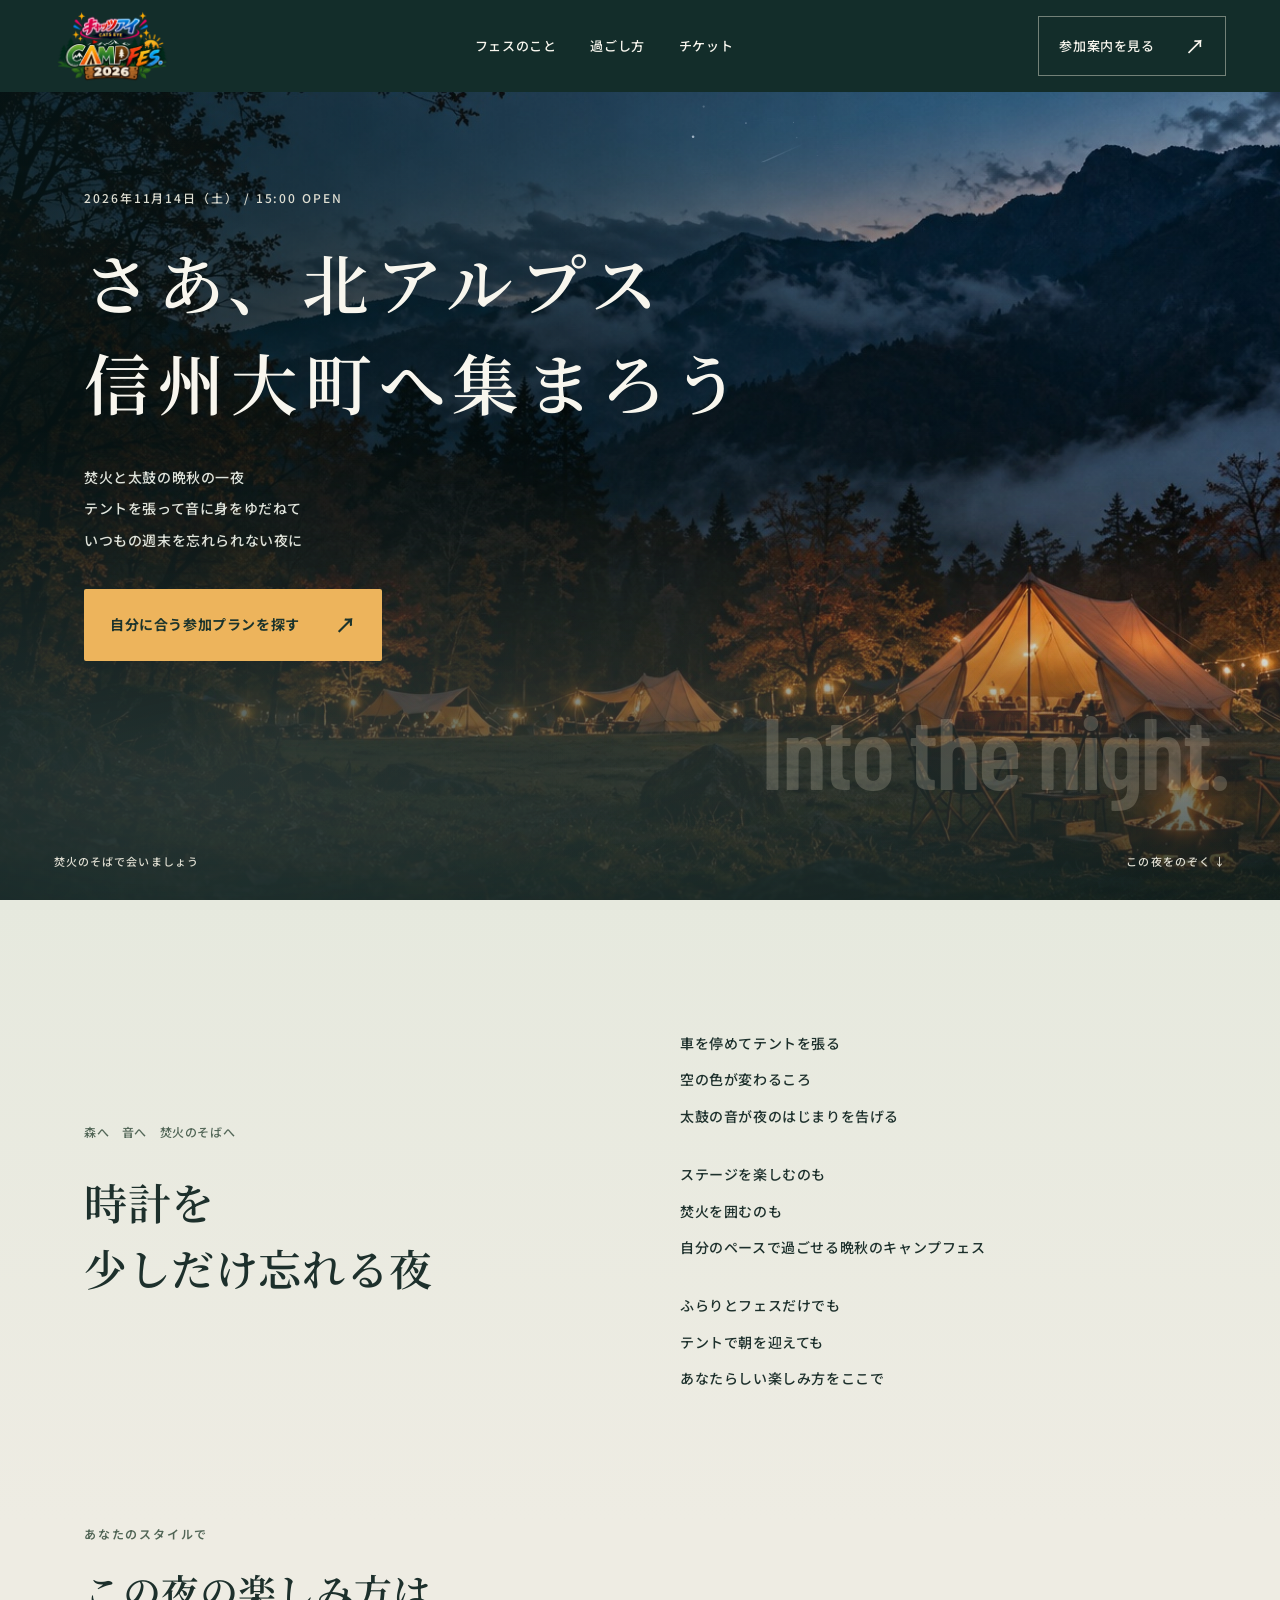
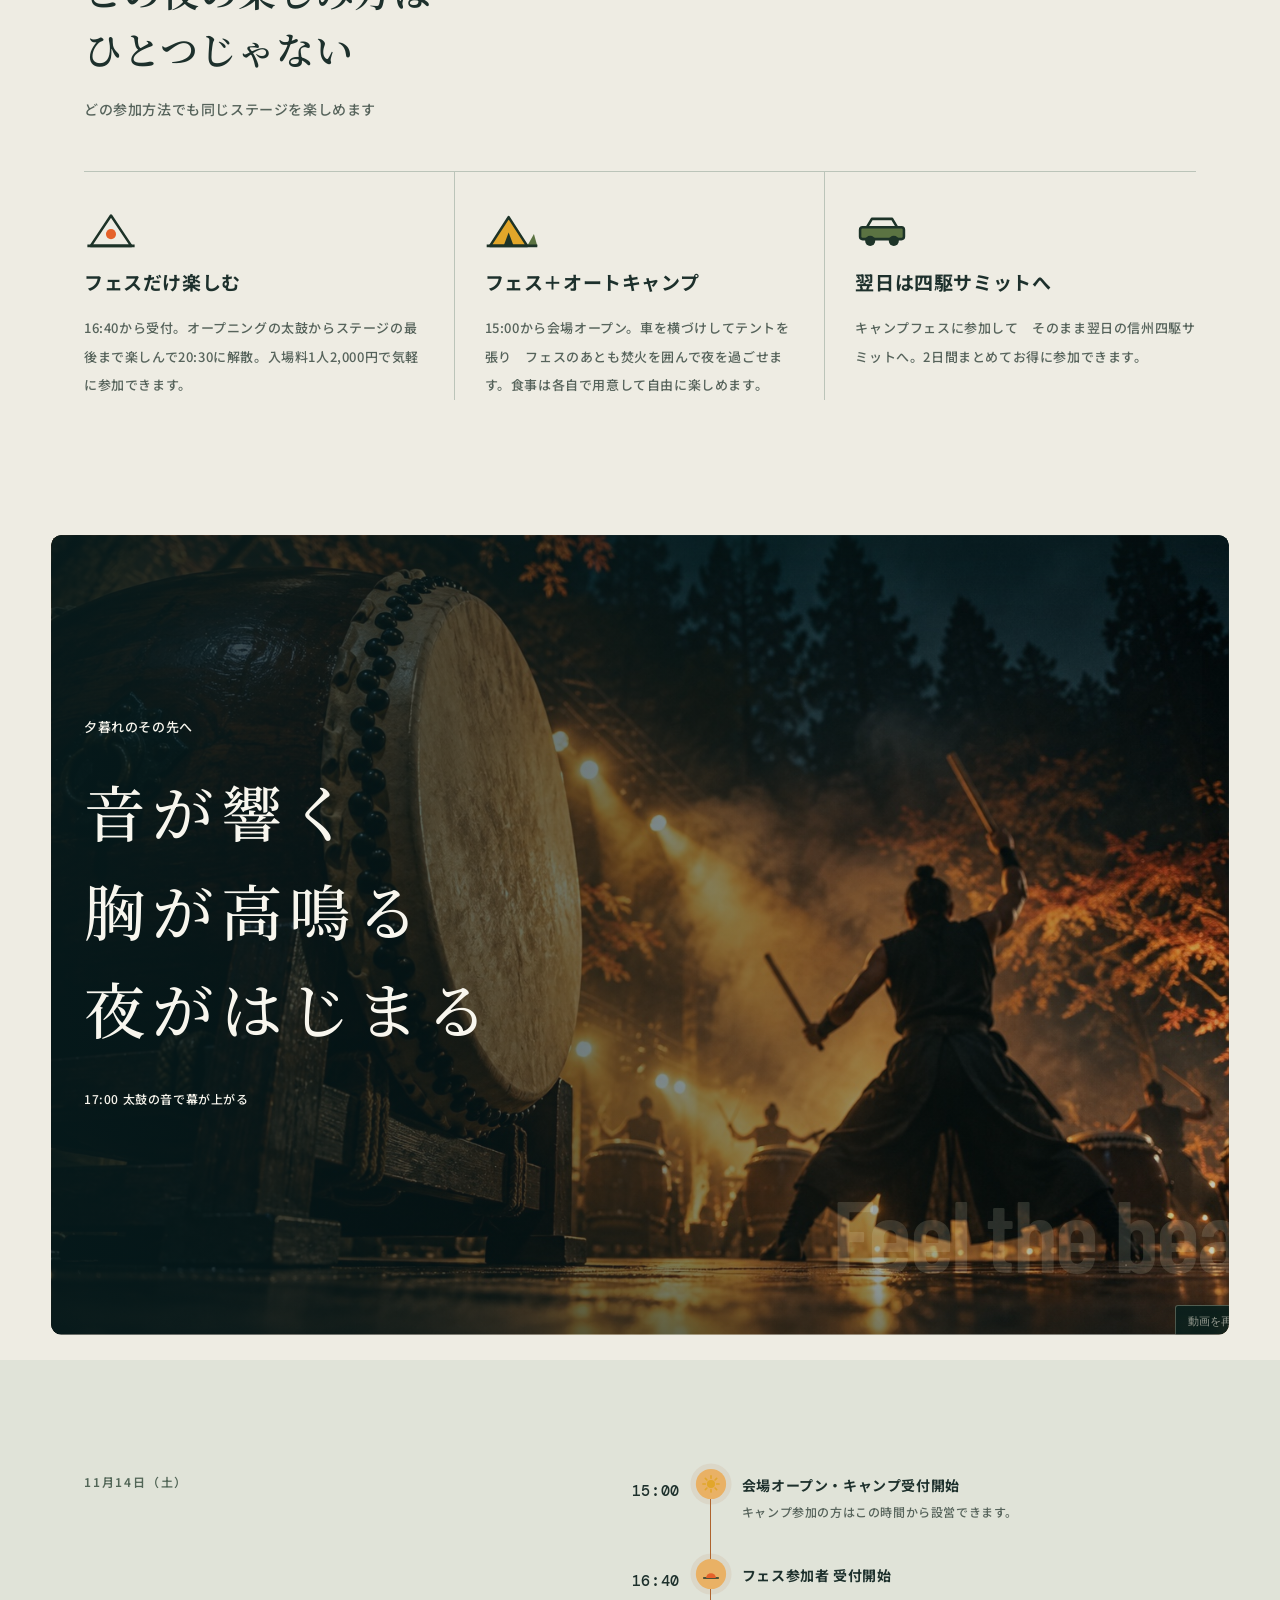
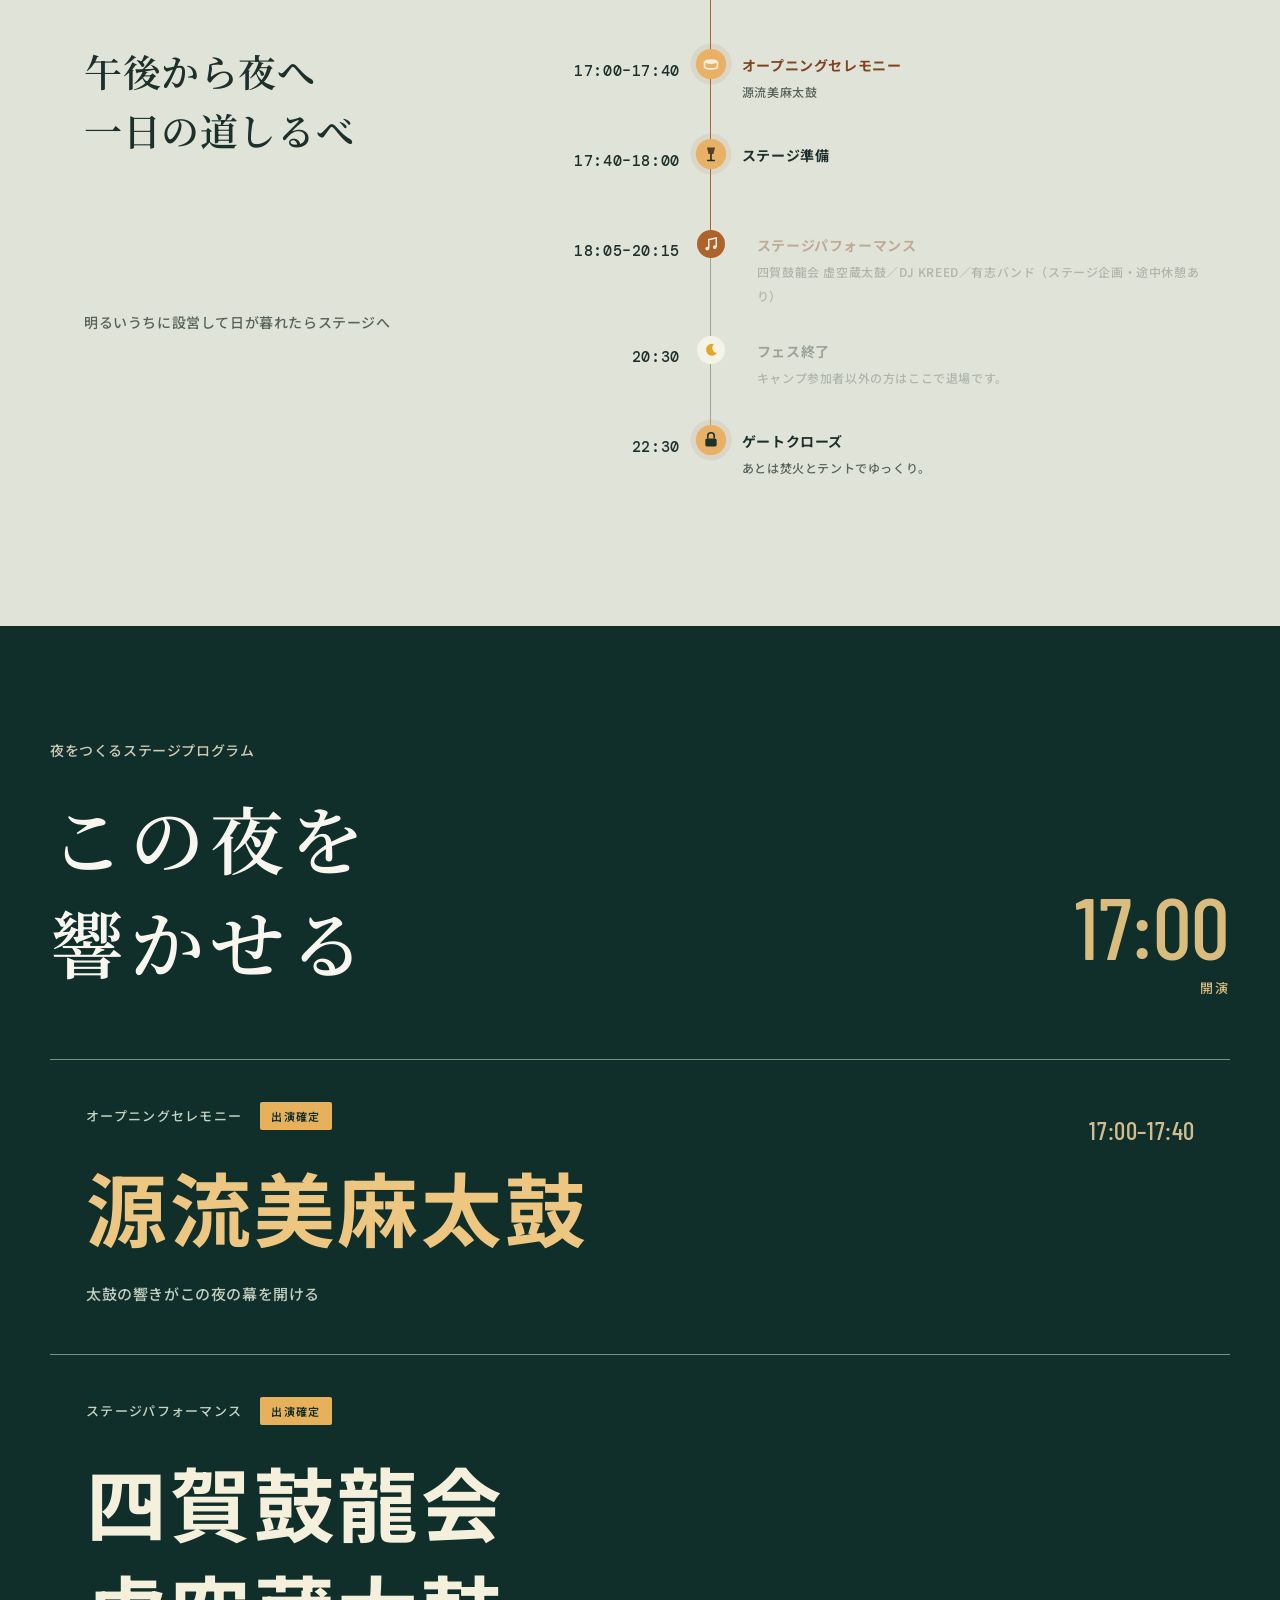
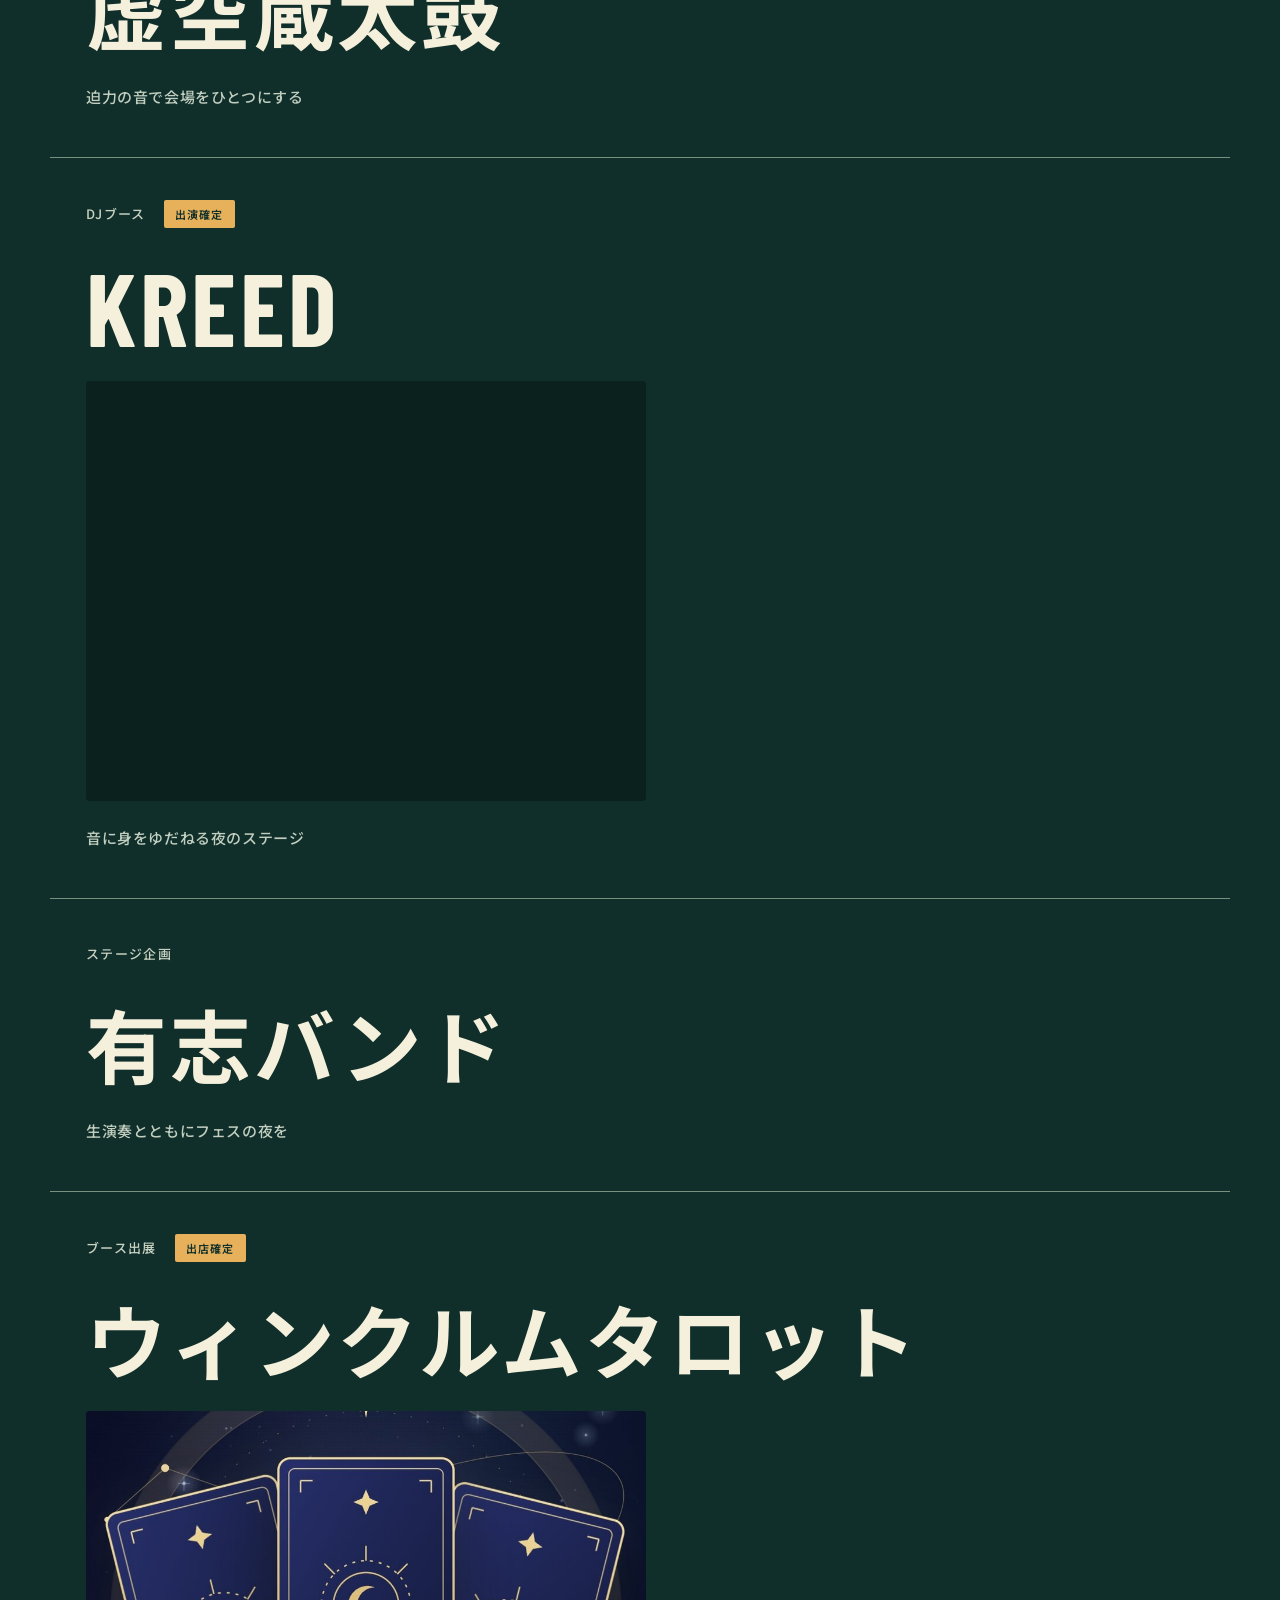
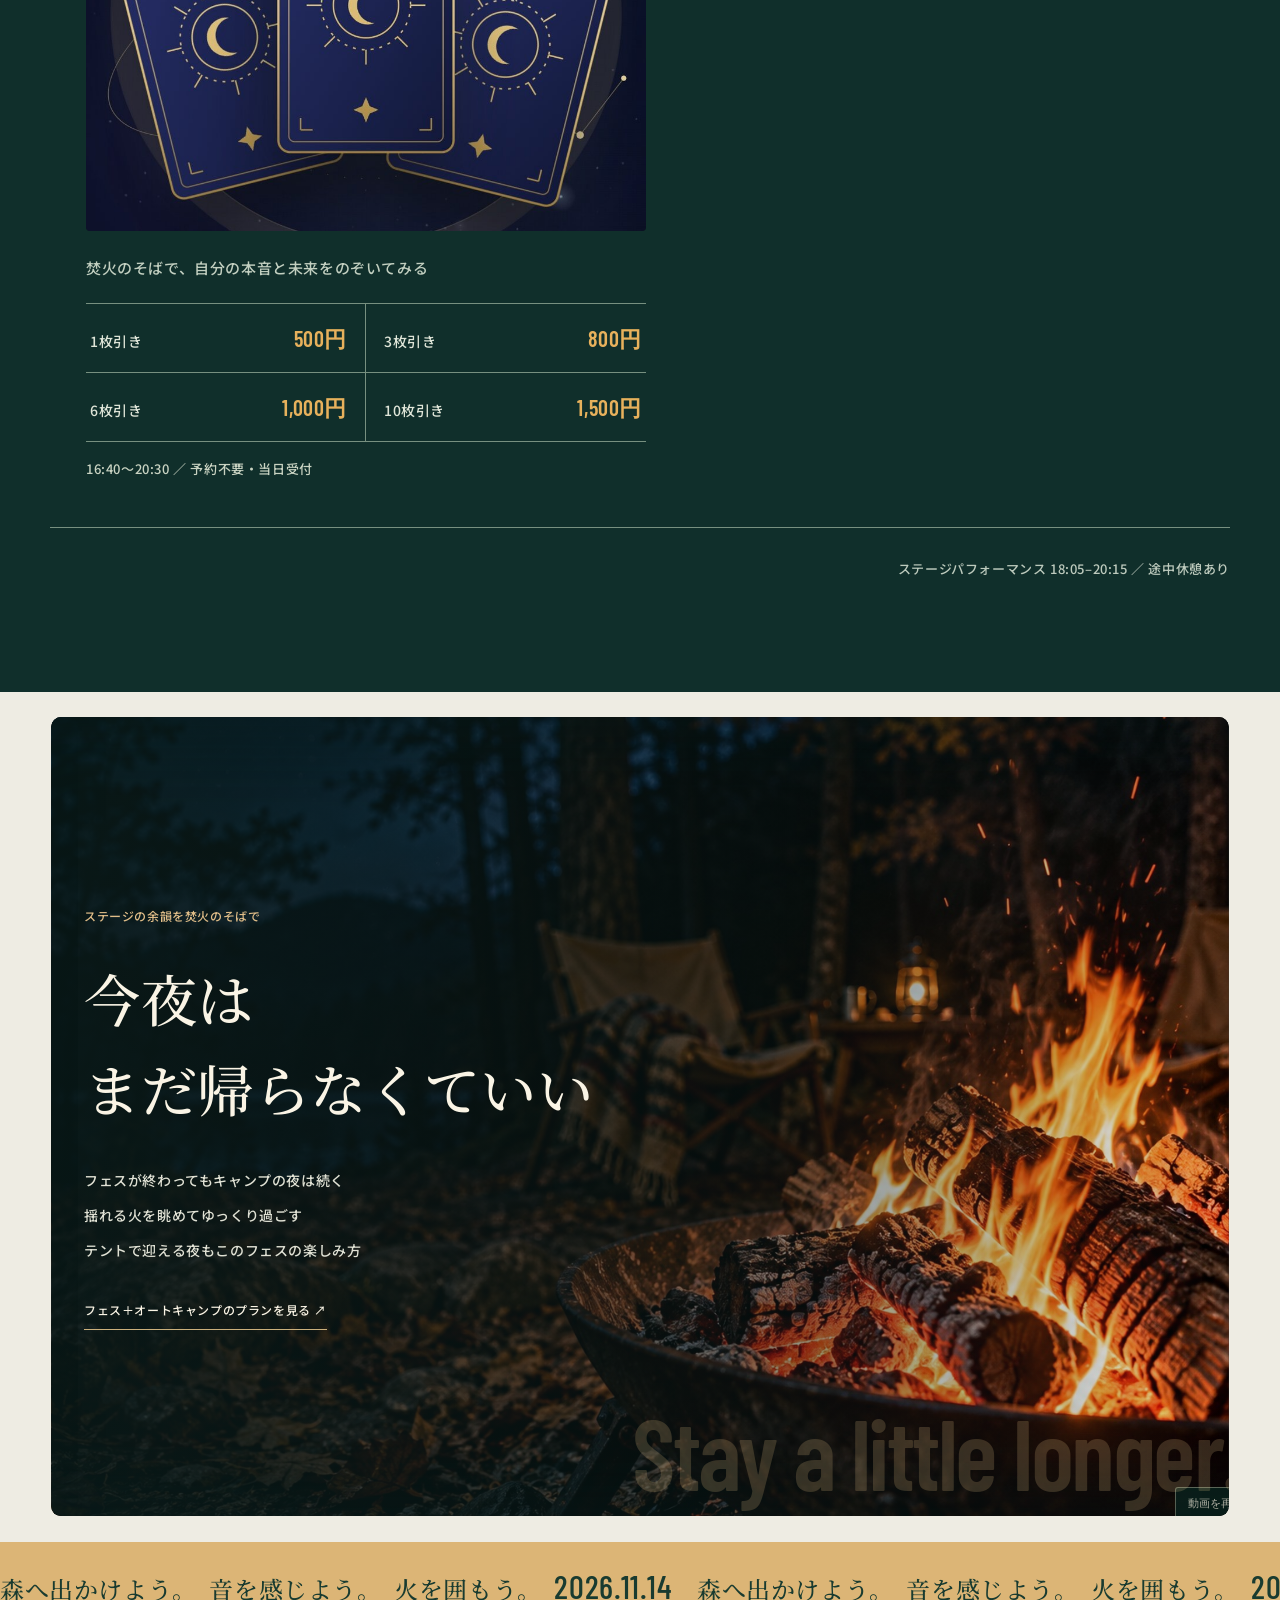
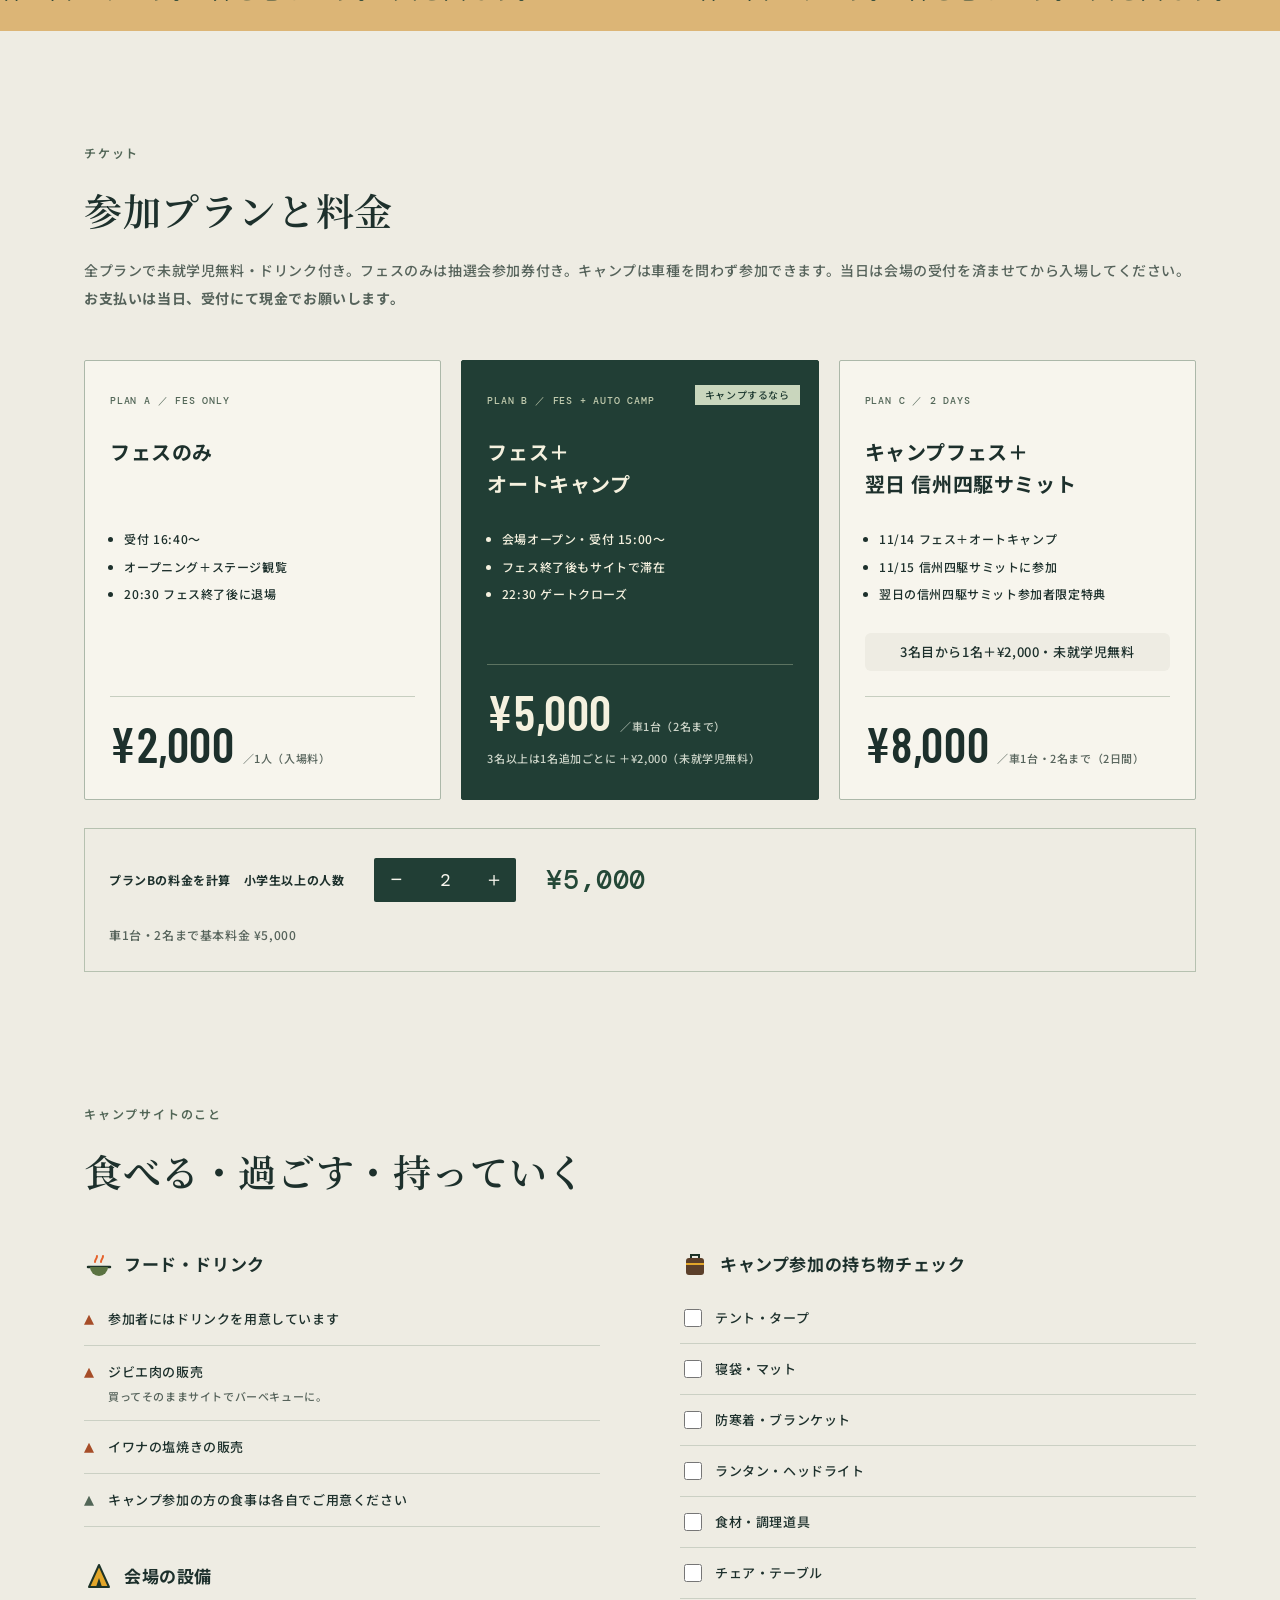
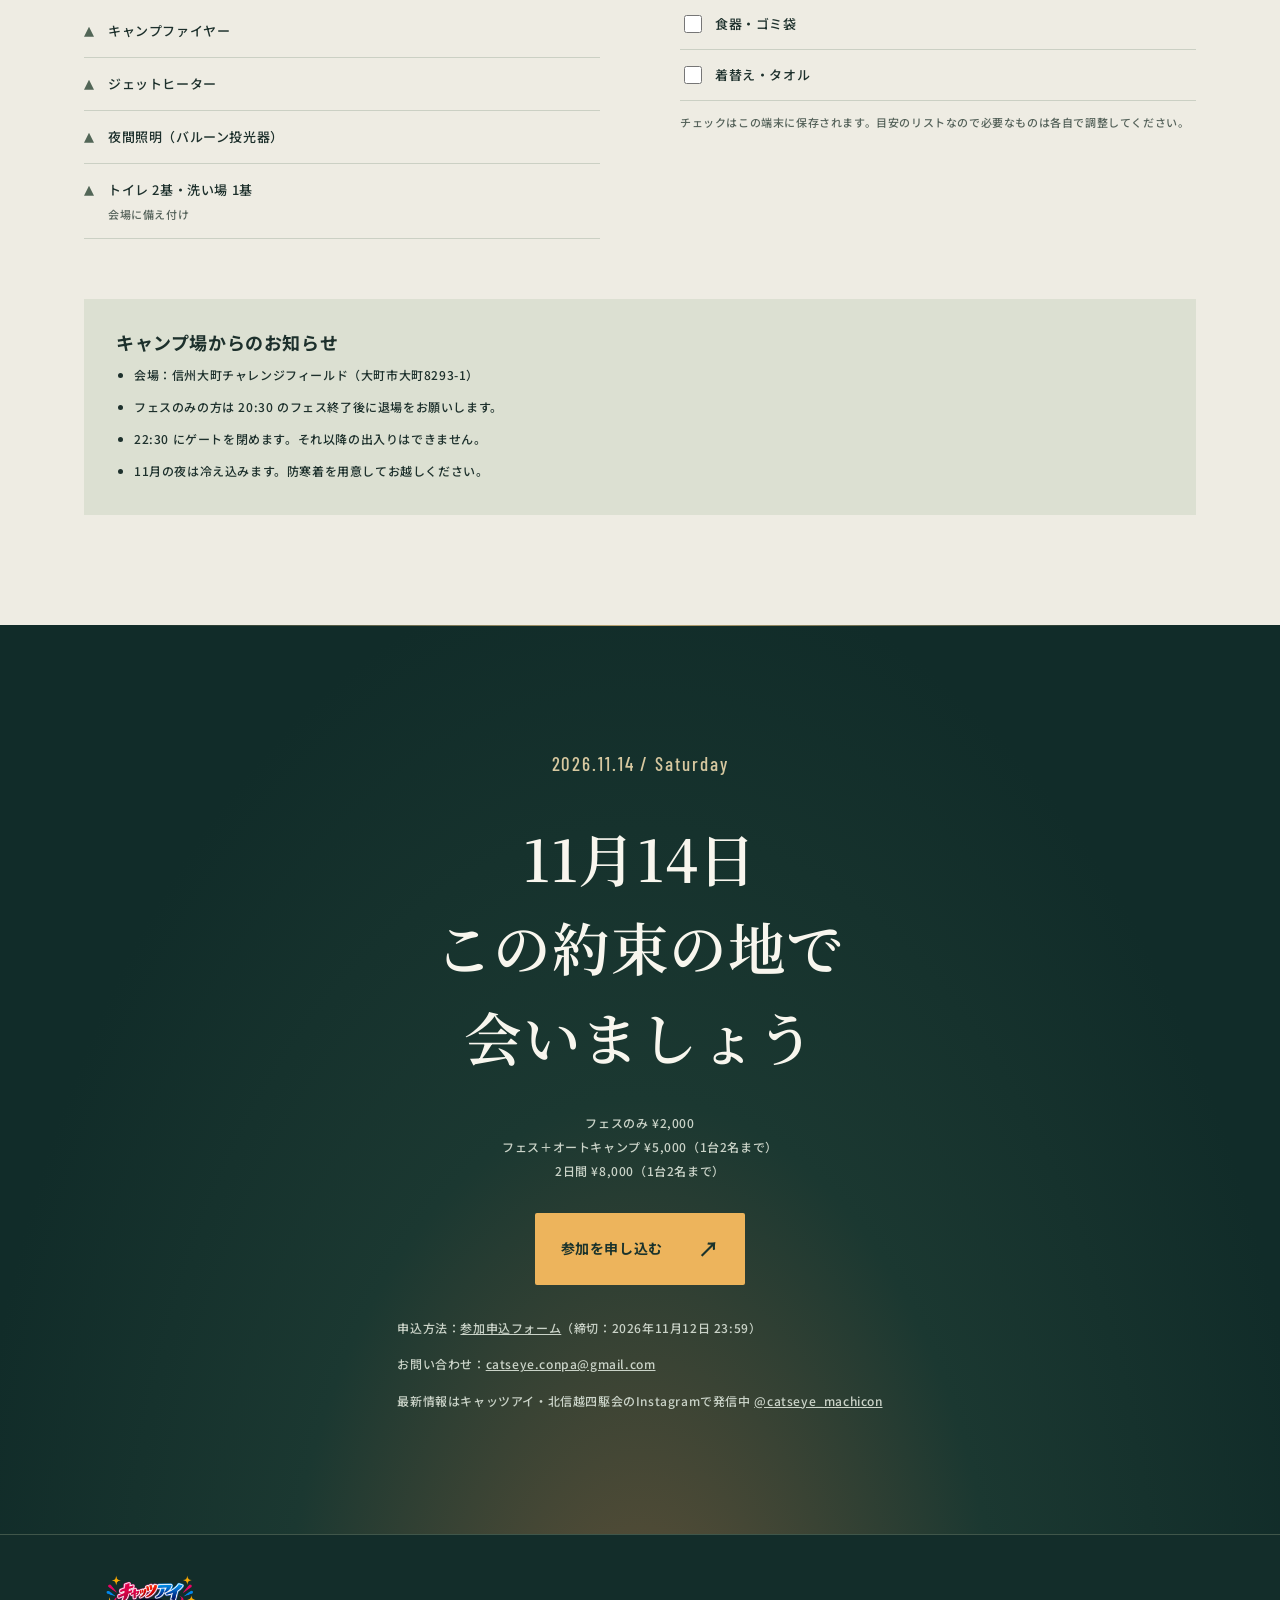
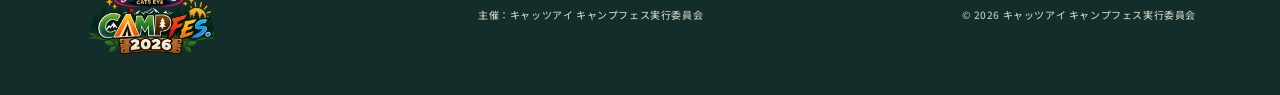
==== index.html @ 7cc27876 "出演一覧にブース出展「ウィンクルムタロット」を追加 料金（1枚引き500円〜10枚引き1,500円）、16:40〜20:30・予約不要・当日受付、カード画像  Co-Authored-By: Clau" ====
<!doctype html>

<html lang="ja">
<head>
<meta charset="utf-8">
<meta name="viewport" content="width=device-width, initial-scale=1, viewport-fit=cover">
<title>キャッツアイ キャンプフェス | ステージ更新版</title>
<meta name="description" content="2026年11月14日。焚火と太鼓の、晩秋の一夜。キャッツアイ キャンプフェスの参加プラン、ステージ、タイムスケジュールをご案内します。">
<meta property="og:type" content="website">
<meta property="og:url" content="https://hao258219-code.github.io/catseye-campfes/">
<meta property="og:title" content="キャッツアイ キャンプフェス 2026｜11月14日（土）信州大町">
<meta property="og:description" content="焚火と太鼓の晩秋の一夜。フェスのみ2,000円から。テントを張って夜まで楽しめるオートキャンプも。">
<meta property="og:image" content="https://hao258219-code.github.io/catseye-campfes/assets/camp-dusk.jpg">
<meta property="og:image:width" content="1536">
<meta property="og:image:height" content="1024">
<meta name="twitter:card" content="summary_large_image">
<link rel="preconnect" href="https://fonts.googleapis.com">
<link rel="preconnect" href="https://fonts.gstatic.com" crossorigin>
<link rel="stylesheet" href="https://fonts.googleapis.com/css2?family=Noto+Sans+JP:wght@400;500;600;700;900&family=Noto+Serif+JP:wght@500;600;700&family=Barlow+Condensed:wght@500;600;700&family=DM+Mono:wght@400;500&display=swap">
<style>
/* Layout: 夕暮れのキャンプ場を一枚の景色で見せるヒーロー → 帆布地のページに、荷札チケット・日の入りの時刻表・木の掲示板・持ち物チェックを並べる */
:root{
  --canvas:#dcd5bb;     /* テント帆布 */
  --canvas-2:#cfc6a7;   /* 帆布の影 */
  --forest:#1d3328;     /* 森 */
  --forest-2:#27443a;   /* 森の明るい面 */
  --moss:#5b7342;       /* 苔 */
  --bark:#5b3f2a;       /* 木の幹 */
  --mustard:#e2a62a;    /* テント・ランタン */
  --ember:#e5612a;      /* 焚火 */
  --ink:#1f2a22;        /* 文字 */
  --ink-mute:#4f5a4c;   /* 補足 */
  --paper:#f3eedf;      /* 荷札の紙 */
  --f-display:"Dela Gothic One","Hiragino Sans","Yu Gothic",sans-serif;
  --f-body:"Zen Maru Gothic","Hiragino Maru Gothic ProN","Yu Gothic","Meiryo",sans-serif;
  --f-hand:"Yusei Magic","Zen Maru Gothic","Hiragino Maru Gothic ProN",sans-serif;
  --f-mono:"DM Mono",ui-monospace,Menlo,monospace;
  color-scheme:light;
}
*{box-sizing:border-box}
html{scroll-behavior:smooth}
body{background:var(--canvas);color:var(--ink);font-family:var(--f-body);font-weight:500;font-size:16px;line-height:1.85;letter-spacing:.02em;
  background-image:repeating-linear-gradient(0deg,rgba(0,0,0,.025) 0 1px,transparent 1px 4px),repeating-linear-gradient(90deg,rgba(0,0,0,.02) 0 1px,transparent 1px 5px)}
.wrap{max-width:1080px;margin:0 auto;padding-left:max(16px,env(safe-area-inset-left,0px));padding-right:max(16px,env(safe-area-inset-right,0px))}
h1,h2,h3{font-family:var(--f-display);font-weight:400;line-height:1.25;text-wrap:balance;margin:0}
p{margin:0}
a{color:inherit}
a:focus-visible,button:focus-visible,input:focus-visible,label:focus-within{outline:3px solid var(--mustard);outline-offset:3px}
.mono{font-family:var(--f-mono);font-variant-numeric:tabular-nums}
.hand{font-family:var(--f-hand)}
.todo{background:rgba(226,166,42,.25);border:1.5px dashed var(--bark);padding:0 .4em;border-radius:3px;font-size:.92em}

/* ---------- HERO ---------- */
.hero{position:relative;color:var(--paper);overflow:hidden;
  background:linear-gradient(180deg,#22304a 0%,#4b4a63 32%,#b0644a 66%,#e9a14e 86%,#f0be6a 100%)}
.hero .wrap{position:relative;z-index:2;padding-block:56px 0;display:grid;gap:22px}
.badge-row{display:flex;flex-wrap:wrap;gap:10px;align-items:center}
.patch{display:inline-flex;align-items:center;gap:8px;font-family:var(--f-mono);font-size:12px;letter-spacing:.16em;border:2px dashed rgba(243,238,223,.7);border-radius:999px;padding:5px 14px;background:rgba(29,51,40,.55)}
.hero h1{font-size:clamp(42px,10vw,112px);letter-spacing:.01em;text-shadow:0 3px 0 rgba(29,51,40,.45)}
.hero h1 .hand{display:block;font-size:.3em;color:var(--mustard);letter-spacing:.06em;margin-bottom:.3em;text-shadow:none;transform:rotate(-2deg);transform-origin:left}
.lead{font-size:clamp(16px,2.3vw,20px);max-width:32em}
.signs{display:flex;flex-wrap:wrap;gap:10px}
.sign{background:var(--bark);color:var(--paper);padding:10px 18px;border-radius:4px;box-shadow:0 4px 0 #3c2a1b;min-width:0;position:relative}
.sign:nth-child(odd){transform:rotate(-1.2deg)}
.sign:nth-child(even){transform:rotate(1deg)}
.sign small{display:block;font-family:var(--f-mono);font-size:10.5px;letter-spacing:.18em;opacity:.75}
.sign b{font-family:var(--f-mono);font-weight:500;font-size:19px}
.btn{display:inline-flex;align-items:center;gap:.6em;font-weight:700;text-decoration:none;background:var(--mustard);color:var(--forest);padding:14px 26px;border-radius:999px;border:2px solid var(--forest);box-shadow:0 4px 0 var(--forest);font-size:16px;cursor:pointer;transition:transform .12s,box-shadow .12s}
.btn:hover{transform:translateY(2px);box-shadow:0 2px 0 var(--forest)}
.btn.ghost{background:var(--paper)}
.ctas{display:flex;flex-wrap:wrap;gap:14px}
.scene{position:relative;z-index:1;display:block;width:100%;height:clamp(200px,30vw,340px);margin-top:-10px}
.flame{transform-box:fill-box;transform-origin:50% 100%;animation:flick 1.1s ease-in-out infinite alternate}
.flame.f2{animation-duration:.8s;animation-delay:-.3s}
.flame.f3{animation-duration:1.4s;animation-delay:-.6s}
@keyframes flick{0%{transform:scale(1,1) skewX(0)}50%{transform:scale(.92,1.08) skewX(3deg)}100%{transform:scale(1.04,.94) skewX(-3deg)}}
.twinkle{animation:tw 3s ease-in-out infinite alternate}
@keyframes tw{from{opacity:.25}to{opacity:1}}
.glow{animation:gl 1.6s ease-in-out infinite alternate}
@keyframes gl{from{opacity:.35}to{opacity:.6}}

/* ---------- SECTIONS ---------- */
section{padding-block:84px;position:relative}
.head{display:grid;gap:10px;margin-bottom:40px;max-width:40em}
.head .hand{font-size:20px;color:var(--moss)}
.head h2{font-size:clamp(28px,5vw,44px)}
.head p{color:var(--ink-mute)}
.dark{background:var(--forest);color:var(--paper)}
.dark .head .hand{color:var(--mustard)}
.dark .head p{color:#b9c3b4}
.edge{display:block;width:100%;height:28px}

/* concept */
.sites{display:grid;grid-template-columns:repeat(auto-fit,minmax(min(100%,290px),1fr));gap:22px}
.site{background:var(--paper);border:2px solid var(--forest);border-radius:14px;padding:24px;display:grid;gap:10px;align-content:start;box-shadow:5px 5px 0 var(--forest)}
.site svg{width:64px;height:48px}
.site h3{font-size:21px}
.site p{color:var(--ink-mute);font-size:15px}

/* tickets = 荷札 */
.tags{display:grid;grid-template-columns:repeat(auto-fit,minmax(min(100%,300px),1fr));gap:26px;padding-top:14px}
.tag{position:relative;background:var(--paper);color:var(--ink);padding:44px 24px 24px;border-radius:6px 6px 14px 14px;display:grid;grid-template-rows:auto auto 1fr auto;gap:12px;min-width:0;
  clip-path:polygon(16% 0,84% 0,100% 9%,100% 100%,0 100%,0 9%)}
.tag::before{content:"";position:absolute;top:14px;left:50%;width:16px;height:16px;margin-left:-8px;border-radius:50%;background:var(--forest);box-shadow:0 0 0 4px var(--canvas-2)}
.tag .code{font-family:var(--f-mono);font-size:11px;letter-spacing:.18em;color:var(--moss);text-align:center}
.tag h3{font-size:21px;text-align:center}
.tag ul{margin:0;padding-left:1.2em;font-size:14.5px;line-height:1.8}
.price{border-top:2px dashed var(--canvas-2);padding-top:14px;display:flex;align-items:baseline;justify-content:center;gap:6px;flex-wrap:wrap}
.price b{font-family:var(--f-mono);font-size:40px;font-weight:500;line-height:1}
.price span{font-size:14px;color:var(--ink-mute)}
.tag .note{font-size:13px;text-align:center;background:var(--canvas);padding:6px 10px;border-radius:6px}
.tag.hot{background:var(--mustard)}
.tag.hot .price{border-top-color:rgba(29,51,40,.35)}
.tag.hot .note{background:rgba(255,255,255,.4)}
.stamp{position:absolute;right:14px;top:56px;font-family:var(--f-hand);font-size:13px;color:var(--ember);border:2px solid var(--ember);border-radius:50%;width:64px;height:64px;display:grid;place-items:center;text-align:center;line-height:1.2;transform:rotate(12deg);background:rgba(255,255,255,.35)}

.calc{margin-top:30px;display:flex;flex-wrap:wrap;gap:14px 26px;align-items:center;padding:20px 24px;border:2px dashed #6f8a72;border-radius:14px}
.calc label{font-weight:700}
.stepper{display:flex;align-items:center;background:var(--forest-2);border-radius:999px;overflow:hidden}
.stepper button{width:44px;height:44px;background:transparent;color:var(--paper);border:0;font-size:20px;cursor:pointer}
.stepper button:hover{background:var(--moss)}
.stepper input{width:54px;text-align:center;background:transparent;border:0;color:var(--paper);font-family:var(--f-mono);font-size:18px;-moz-appearance:textfield}
.stepper input::-webkit-outer-spin-button,.stepper input::-webkit-inner-spin-button{-webkit-appearance:none;margin:0}
.calc-out{font-family:var(--f-mono);font-size:30px;color:var(--mustard)}
.calc-break{color:#b9c3b4;font-size:14px;flex-basis:100%}

/* timetable = 日の入り */
.tt{list-style:none;margin:0;padding:0;display:grid;max-width:780px}
.tt li{display:grid;grid-template-columns:128px 40px 1fr;gap:0 16px;min-height:74px}
.tt time{font-family:var(--f-mono);font-size:18px;text-align:right;padding-top:6px;white-space:nowrap}
.tt .rail{position:relative;display:flex;justify-content:center}
.tt .rail::before{content:"";position:absolute;top:0;bottom:0;width:3px;background:repeating-linear-gradient(180deg,var(--bark) 0 8px,transparent 8px 14px)}
.tt li:first-child .rail::before{top:18px}
.tt li:last-child .rail::before{bottom:auto;height:18px}
.tt .ico{position:relative;width:36px;height:36px;border-radius:50%;display:grid;place-items:center;background:var(--paper);border:2px solid var(--forest)}
.tt .ico svg{width:22px;height:22px}
.tt li.key .ico{background:var(--ember);border-color:var(--forest)}
.tt .ev{padding:4px 0 24px;min-width:0}
.tt .ev b{font-size:17px}
.tt .ev p{color:var(--ink-mute);font-size:14.5px}
.tt li.key .ev b{color:var(--ember)}

/* lineup */
.lineup{display:grid;grid-template-columns:repeat(auto-fit,minmax(min(100%,300px),1fr));gap:22px}
.act{border:2px solid rgba(243,238,223,.25);border-radius:14px;padding:26px;display:grid;gap:8px;align-content:start;background:var(--forest-2)}
.act .when{font-family:var(--f-mono);font-size:12px;letter-spacing:.16em;color:var(--mustard)}
.act h3{font-size:clamp(22px,3.4vw,28px)}
.act p{color:#b9c3b4;font-size:15px}
.act.tbd{border-style:dashed;background:transparent}
.act.tbd h3{color:#b9c3b4}

/* food / gear */
.two{display:grid;grid-template-columns:repeat(auto-fit,minmax(min(100%,420px),1fr));gap:36px}
.subh{font-size:21px;margin-bottom:14px;display:flex;align-items:center;gap:10px}
.subh svg{width:30px;height:30px;flex:none}
.list{list-style:none;margin:0;padding:0;display:grid}
.list li{display:grid;grid-template-columns:auto 1fr;gap:4px 14px;padding:13px 0;border-bottom:2px dotted var(--canvas-2)}
.list li::before{content:"";width:10px;height:10px;margin-top:.7em;background:var(--moss);clip-path:polygon(50% 0,100% 100%,0 100%)}
.list li.warm::before{background:var(--ember)}
.list li span{min-width:0}
.list small{display:block;color:var(--ink-mute);font-size:13.5px}

.check{list-style:none;margin:0;padding:0;display:grid;grid-template-columns:repeat(auto-fit,minmax(min(100%,200px),1fr));gap:10px}
.check label{display:flex;align-items:center;gap:10px;background:var(--paper);border:2px solid var(--forest);border-radius:10px;padding:10px 14px;cursor:pointer;user-select:none}
.check input{width:20px;height:20px;accent-color:var(--moss);flex:none}
.check input:checked+span{text-decoration:line-through;color:var(--ink-mute)}
.check-note{margin-top:10px;font-size:13px;color:var(--ink-mute)}

/* 掲示板 */
.board{margin-top:48px;background:var(--bark);color:var(--paper);border-radius:8px;padding:28px;position:relative;
  background-image:repeating-linear-gradient(180deg,rgba(0,0,0,.12) 0 2px,transparent 2px 46px);box-shadow:0 8px 0 #3c2a1b}
.board h3{font-family:var(--f-hand);font-size:24px;color:var(--mustard);margin-bottom:10px}
.board ul{margin:0;padding-left:1.2em}
.board li+li{margin-top:8px}
.board .todo{color:var(--paper);border-color:var(--mustard)}

/* apply */
.apply .wrap{display:grid;gap:22px}
.apply h2{font-size:clamp(30px,6vw,56px)}
.apply .hand{font-size:22px;color:var(--mustard)}
.contact{display:grid;gap:6px;color:#b9c3b4;font-size:15px}
.apply .todo{color:var(--paper);border-color:var(--mustard)}

footer{background:var(--forest);color:#b9c3b4;font-size:13px;padding-block:24px 110px;border-top:2px dashed rgba(243,238,223,.2)}

.sticky{position:fixed;left:0;right:0;bottom:0;z-index:20;display:none;
  padding:10px max(16px,env(safe-area-inset-right,0px)) calc(10px + env(safe-area-inset-bottom,0px)) max(16px,env(safe-area-inset-left,0px));
  background:var(--forest);color:var(--paper);border-top:3px solid var(--mustard);gap:12px;align-items:center;justify-content:space-between}
.sticky .mono{font-size:13px;line-height:1.4}
.sticky .btn{padding:10px 20px;font-size:15px;box-shadow:none;border-color:var(--paper)}

@media (max-width:640px){
  section{padding-block:60px}
  .hero .wrap{padding-block:40px 0}
  .sign b{font-size:16px}
  .tt li{grid-template-columns:86px 36px 1fr;gap:0 10px}
  .tt time{font-size:14.5px}
  .sticky{display:flex}
}
@media (prefers-reduced-motion:reduce){html{scroll-behavior:auto}.flame,.twinkle,.glow{animation:none}.btn{transition:none}}
body{margin:0}
img{max-width:100%}
[hidden]{display:none!important}
/* The landscape carries the page; information stays quiet and generous. */
:root{--canvas:#eeece3;--canvas-2:#d8d8cb;--forest:#132d2a;--forest-2:#1c3934;--moss:#526657;--bark:#544c3b;--mustard:#edb45c;--ember:#a64d28;--ink:#1d302c;--ink-mute:#56635b;--paper:#f8f6ee;--f-display:'Noto Serif JP',serif;--f-body:'Noto Sans JP',sans-serif;--f-hand:'Noto Sans JP',sans-serif;--f-mono:'DM Mono',monospace}
body{background:var(--canvas);font-size:15px;letter-spacing:.04em;line-height:2}
.wrap{max-width:1192px;padding-inline:40px}section{padding-block:110px}h2{line-height:1.55!important;font-weight:600}h3{font-family:var(--f-body);font-weight:700}
.topbar{height:92px;padding:0 4.2%;display:flex;align-items:center;justify-content:space-between;background:#132d2a;color:#f8f6ee;gap:24px}.wordmark{display:flex;align-items:center;gap:12px;text-decoration:none;font-family:'Barlow Condensed',sans-serif;font-weight:700;font-size:25px;line-height:1}.wordmark svg{width:43px;height:38px}.wordmark small{display:block;font-size:11px;letter-spacing:.23em;margin-top:7px}.navlinks{display:flex;gap:34px;font-size:13px}.navlinks a{text-decoration:none}.navlinks a:hover{text-decoration:underline;text-underline-offset:8px}.navcta{font-size:13px;text-decoration:none;border:1px solid #738178;padding:9px 20px;display:flex;gap:30px;align-items:center}.navcta span{font-size:20px}
.hero{min-height:790px;height:calc(100svh - 92px);max-height:1120px;background:#182f30;isolation:isolate}.hero-photo{position:absolute;width:100%;height:100%;object-fit:cover;object-position:center 62%;z-index:-3}.hero-shade{position:absolute;inset:0;background:linear-gradient(90deg,rgba(7,24,25,.77),rgba(7,24,25,.27) 60%,rgba(7,24,25,.04)),linear-gradient(0deg,rgba(8,24,22,.88),transparent 35%);z-index:-2}.hero .wrap{padding-block:94px 100px;gap:22px}.hero-kicker{font-size:12px;letter-spacing:.16em;color:#deded2}.hero h1{font-size:clamp(44px,5.2vw,77px);font-family:'Noto Serif JP',serif;font-weight:600;line-height:1.5;letter-spacing:.1em;text-shadow:none}.event-title{font-size:18px;font-weight:600;letter-spacing:.14em}.hero .lead{font-size:14px;line-height:2.25;color:#e0e4dc;margin-top:8px}.hero .ctas{margin-top:11px}.btn{border:0;border-radius:2px;box-shadow:none;background:var(--mustard);color:#1b332c;padding:17px 26px;font-size:14px;gap:35px;line-height:1.8;transition:background .2s}.btn:hover{transform:none;box-shadow:none;background:#f9c97e}.btn span{font-size:21px}.hero-bottom{position:absolute;bottom:28px;left:4.2%;right:4.2%;display:flex;justify-content:space-between;align-items:center;font-size:11px;letter-spacing:.1em;color:#dddcd0;gap:14px}.hero-bottom a{text-decoration:none}.hero-bottom small{font-size:10px;color:#c5cdc7}.hero .scene{position:absolute;width:160px;height:64px;right:5%;bottom:77px;opacity:.65;pointer-events:none}
.intro{padding-block:125px;background:var(--canvas)}.intro-layout{display:grid;grid-template-columns:1fr 1fr;gap:80px;align-items:center}.small-label{font-size:12px;color:var(--moss);display:block;margin-bottom:25px}.intro h2{font-size:43px}.intro-copy p{font-size:14px;line-height:2.6}.intro-copy p+p{margin-top:22px}
#concept{padding-top:0}.head{gap:16px;max-width:none;margin-bottom:48px}.head .hand{font-size:12px;font-weight:600;letter-spacing:.15em}.head h2{font-size:38px}.head p{font-size:14px}.sites{gap:0;border-top:1px solid #bbc4b9}.site{background:none;border:0;border-right:1px solid #bbc4b9;border-radius:0;box-shadow:none;padding:36px 30px 0;gap:20px}.site:first-child{padding-left:0}.site:last-child{border:0;padding-right:0}.site svg{width:54px;height:42px}.site h3{font-size:19px}.site p{font-size:13px;line-height:2.2}
.night-interlude{position:relative;min-height:610px;display:flex;align-items:center;background:#071c1e;color:var(--paper)}.night-interlude .wrap{width:100%}.night-interlude p{font-size:13px;margin-bottom:22px}.night-interlude h2{font-size:50px;line-height:1.7!important;letter-spacing:.12em}.night-interlude span{font-size:12px;display:block;margin-top:30px}.night-interlude>small{position:absolute;right:25px;bottom:20px;font-size:10px;color:#cbd0c9}
#timetable{background:#e0e3d8}#timetable .wrap{display:grid;grid-template-columns:.8fr 1.2fr;gap:60px}.tt li{grid-template-columns:115px 30px 1fr;gap:0 16px;min-height:90px}.tt time{font-size:15px}.tt .ico{width:28px;height:28px;border:0;background:#f4f3ea}.tt .ico svg{width:18px;height:18px}.tt .rail:before{width:1px;background:#98a590}.tt .ev{padding:0 0 28px}.tt .ev b{font-size:14px}.tt .ev p{font-size:12px}.tt li.key .ev b{color:#824321}.tt li.key .ico{background:#ae632d}
.dark{background:#132d2a}.dark .head p{color:#c4cdc3}#lineup{padding-block:90px}.lineup{gap:0}.act{background:transparent;border:0;border-top:1px solid #65776b;border-radius:0;padding:28px 24px 0 0;gap:20px}.act .when{font-family:var(--f-body);font-size:10px;letter-spacing:.1em;color:#c5b88c}.act h3{font-family:var(--f-display);font-size:28px;line-height:1.7}.act p{font-size:12px;color:#bdc8be}.act.tbd{border-style:solid}.act.tbd h3{font-size:23px;color:#bdc8be}
#plans{background:var(--canvas);color:var(--ink)}#plans .head .hand{color:var(--moss)}#plans .head p{color:var(--ink-mute)}.tags{gap:20px;padding:0}.tag{clip-path:none;border:1px solid #acb8a9;background:#f7f5ed;border-radius:2px;padding:30px 25px;gap:25px;grid-template-rows:auto auto 1fr auto}.tag:before{display:none}.tag .code{text-align:left;font-size:10px;letter-spacing:.08em}.tag h3{text-align:left;font-size:20px;line-height:1.6;min-height:64px}.tag ul{font-size:12px;line-height:2.3}.tag.hot{background:#213e35;color:#f5f1df;border-color:#213e35}.tag.hot .code{color:#c1cbae}.tag.hot .price span{color:#ccd4c8}.tag.hot .note{background:transparent;color:#ccd4c8;font-size:11px;text-align:left;padding:0}.tag.hot .price{border-color:#5c7361}.stamp{border:0;border-radius:0;width:auto;height:auto;top:24px;right:18px;transform:none;font-family:var(--f-body);font-size:10px;background:#c9d6bd;color:#203b32;padding:4px 10px}.stamp br{display:none}.price{justify-content:flex-start;border-top:1px solid #c7cec0;gap:8px;padding-top:22px}.price b{font-family:'Barlow Condensed',sans-serif;font-weight:600;font-size:49px}.price span{font-size:11px}.calc{border:1px solid #b6c1b0;border-radius:0;padding:24px;margin-top:28px;gap:16px 30px}.calc label{font-size:12px}.stepper{border-radius:2px;background:#213e35}.calc-out{color:#244837;font-size:27px}.calc-break{color:var(--ink-mute);font-size:12px}
#info{padding-top:20px}.two{gap:80px}.subh{font-size:17px}.list li{border-bottom:1px solid #cbd0c4;font-size:13px}.list small{font-size:11px}.check{gap:0;grid-template-columns:1fr}.check label{background:none;border:0;border-bottom:1px solid #cbd0c4;border-radius:0;padding:12px 0;font-size:13px}.check input{width:18px;height:18px}.check-note{font-size:11px}.board{background:#dce0d2;box-shadow:none;color:var(--ink);border-radius:0;padding:32px;margin-top:60px}.board h3{font-family:var(--f-body);color:var(--ink);font-size:18px}.board li{font-size:12px}.board .todo{color:var(--ink);border-color:#9a7836}.todo{overflow-wrap:anywhere}
.apply{position:relative;background:#132d2a;padding-block:100px}.apply .wrap{gap:30px}.apply .hand{font-family:'Barlow Condensed',sans-serif;font-size:19px;letter-spacing:.1em;color:#d7c8a0}.apply h2{font-size:48px}.apply .wrap>p{font-size:12px;color:#cad3c8}.contact{font-size:11px;gap:10px;line-height:2.2}#application-message{color:var(--mustard);max-width:32em;font-size:13px;align-self:center}footer{padding-block:35px;border-top:1px solid #40564a;font-size:10px}footer .wrap{display:flex;justify-content:space-between;align-items:center;gap:20px;flex-wrap:wrap}footer p{font-size:10px}.footer-brand{font-family:'Barlow Condensed',sans-serif;font-size:20px;font-weight:600;text-decoration:none}.sticky{background:#132d2a;border-top:1px solid #687a64}.sticky .btn{border:0;border-radius:2px;font-size:12px;padding:12px 20px}
@media(min-width:1500px){.hero .wrap{padding-top:115px}}
@media(max-width:1000px){.navlinks{gap:20px}.hero{min-height:750px}.intro-layout{gap:40px}#timetable .wrap{grid-template-columns:1fr;gap:12px}.tt{max-width:850px}.tags{grid-template-columns:1fr}.tag{grid-template-columns:1fr 1fr;grid-template-rows:auto auto;gap:16px 30px}.tag h3{min-height:0}.tag .code{grid-column:1}.tag ul{grid-column:2;grid-row:1/3;align-self:center}.tag>.price,.tag>div{grid-column:1/-1}.stamp{top:auto;bottom:20px}.two{gap:40px}.hero .scene{display:none}}
@media(max-width:640px){.wrap{padding-inline:24px}section{padding-block:72px}.topbar{height:76px;padding-inline:20px;gap:12px}.wordmark{font-size:22px;gap:8px}.wordmark svg{width:33px}.wordmark small{font-size:9px}.navlinks{display:none}.navcta{padding:8px 11px;gap:8px;font-size:10px}.hero{height:calc(100svh - 76px);min-height:740px;max-height:1000px}.hero-photo{object-position:60% center}.hero-shade{background:linear-gradient(90deg,rgba(7,24,25,.65),rgba(7,24,25,.22)),linear-gradient(0deg,rgba(8,24,22,.85),transparent 45%)}.hero .wrap{padding-block:65px 125px;gap:24px}.hero-kicker{font-size:10px;letter-spacing:.05em}.hero h1{font-size:clamp(33px,9.2vw,56px);letter-spacing:.035em;line-height:1.65}.event-title{font-size:14px;letter-spacing:.06em}.hero .lead{font-size:12px;line-height:2.2}.hero .ctas{margin-top:10px}.hero .btn{font-size:12px;padding:15px 18px;gap:16px}.hero-bottom{bottom:30px;left:24px;right:24px;flex-wrap:wrap;font-size:10px}.hero-bottom>span{display:none}.hero-bottom small{font-size:8px}.intro{padding-block:75px}.intro-layout{grid-template-columns:1fr;gap:32px}.intro h2{font-size:33px}.intro-copy p{font-size:12px;line-height:2.5}.small-label{font-size:11px;margin-bottom:18px}.head{margin-bottom:32px;gap:12px}.head h2{font-size:28px}.head p{font-size:12px}.head .hand{font-size:11px}.sites{grid-template-columns:1fr}.site,.site:first-child,.site:last-child{padding:27px 0;grid-template-columns:45px 1fr;gap:8px 18px;border:0;border-bottom:1px solid #bbc4b9}.site svg{grid-column:1;grid-row:1/3;width:44px}.site h3{font-size:17px;grid-column:2}.site p{font-size:12px;grid-column:2}.night-interlude{min-height:510px;background-position:65% center}.night-interlude h2{font-size:37px}.night-interlude p,.night-interlude span{font-size:11px}#timetable .wrap{gap:8px}.tt li{grid-template-columns:83px 24px 1fr;gap:0 9px}.tt time{font-size:11px;padding-top:3px}.tt .ico{width:24px;height:24px}.tt .ev b{font-size:12px;line-height:1.8;display:block}.tt .ev p{font-size:11px}.lineup{grid-template-columns:1fr;gap:25px}.act{padding-top:23px;gap:10px}.act h3{font-size:25px}.act p{font-size:11px}#lineup{padding-block:70px}.tag{padding:26px 20px;grid-template-columns:1fr;gap:18px}.tag .code,.tag ul,.tag>.price,.tag>div{grid-column:auto;grid-row:auto}.tag h3{font-size:20px}.tag ul{font-size:12px}.stamp{top:20px;bottom:auto;right:13px;font-size:8px}.price b{font-size:46px}.calc{padding:20px;gap:14px}.calc label{flex-basis:100%;font-size:11px}.calc-out{font-size:26px}.calc-break{font-size:11px}.two{grid-template-columns:1fr;gap:48px}#info{padding-top:0}.board{padding:25px 20px}.board ul{padding-left:18px}.board li{font-size:11px}.board h3{font-size:16px}.apply h2{font-size:30px}.apply .wrap>p{font-size:11px}.contact{font-size:11px}footer{padding-bottom:115px}footer .wrap{display:grid;gap:15px}.sticky{display:flex}.sticky .mono{font-size:11px}}
@media(prefers-reduced-motion:reduce){*,*:before,*:after{animation:none!important;transition:none!important}html{scroll-behavior:auto}}


/* Supplied event artwork is preserved without cropping or recoloring. */
.wordmark{height:78px;flex:none}.wordmark img{width:116px;height:78px;object-fit:contain;display:block}.event-identity{position:absolute;right:3.5%;top:50%;transform:translateY(-50%);width:clamp(270px,36vw,490px)}.event-logo{display:block;width:100%;height:auto;border-radius:4px;box-shadow:0 16px 50px #071b2355}.event-identity .event-title{text-align:center;font-size:12px;margin-top:12px;color:#f4f1e5}.hero .wrap{padding-right:45%}.hero h1{font-size:clamp(34px,3.6vw,52px)}.hero .scene{display:none}.footer-brand img{display:block;width:135px;height:90px;object-fit:contain}
@media(max-width:1000px){.hero .wrap{padding-right:40px}.event-identity{position:static;transform:none;width:240px}.event-identity .event-title{display:none}.hero{height:auto;max-height:none;min-height:850px}.hero .wrap{padding-block:55px 120px;gap:22px}.hero h1{font-size:46px}.hero .lead{margin:0}}
@media(max-width:640px){.topbar{height:86px}.wordmark,.wordmark img{width:108px;height:76px}.hero .wrap{padding:36px 24px 100px;gap:20px}.hero h1{font-size:clamp(30px,8.4vw,45px);line-height:1.6}.event-identity{width:230px;max-width:85%}.hero{min-height:850px}.hero .lead{font-size:12px}.hero .ctas{margin-top:0}.hero-bottom{bottom:24px}.footer-brand img{width:135px;height:90px}}

/* Cinematic scroll scenes: imagery, type, timeline and embers each have their own motion. */
.reading-progress{position:fixed;top:0;left:0;height:3px;background:#efb45c;width:100%;transform:scaleX(var(--read-progress,0));transform-origin:left;z-index:100;pointer-events:none}
.hero .wrap{padding-right:40px}.hero h1{font-size:clamp(42px,5.2vw,77px);max-width:13em;animation:headline-arrive 1.2s cubic-bezier(.2,.7,.2,1) both}.hero-kicker{animation:soft-arrive .9s .1s both}.hero .lead{animation:soft-arrive 1s .45s both}.hero .ctas{animation:soft-arrive 1s .65s both}.hero-photo{height:115%;top:-5%;transform:translateY(var(--hero-shift,0px)) scale(1.04);will-change:transform;animation:landscape-open 2s ease-out both}.hero{min-height:790px}.hero-bottom a{display:inline-block;animation:scroll-hint 2.8s ease-in-out infinite}
@keyframes headline-arrive{from{opacity:0;clip-path:inset(0 0 100% 0);transform:translateY(32px)}to{opacity:1;clip-path:inset(0);transform:none}}
@keyframes soft-arrive{from{opacity:0;transform:translateY(18px)}to{opacity:1;transform:none}}
@keyframes landscape-open{from{filter:brightness(.65)}to{filter:brightness(1)}}
@keyframes scroll-hint{0%,100%{transform:translateY(0)}50%{transform:translateY(6px)}}
.intro{background:linear-gradient(180deg,#e6e9de,#eeece3);overflow:clip}.intro h2{background:linear-gradient(100deg,#1d302c 50%,#a8b1a3 50%);background-size:210% 100%;background-position:100% 0;background-clip:text;-webkit-background-clip:text;color:transparent;transition:background-position 1.5s ease}.intro.in-view h2{background-position:0 0}
.js-motion .intro-copy p{opacity:.2;transform:translateX(20px);transition:opacity .8s,transform .8s}.js-motion .intro.in-view .intro-copy p{opacity:1;transform:none}.intro-copy p:nth-child(2){transition-delay:.15s}.intro-copy p:nth-child(3){transition-delay:.3s}
.js-motion .site{opacity:.18;transform:translateY(35px);transition:opacity .7s,transform .9s cubic-bezier(.2,.7,.2,1)}.js-motion .site.in-view{opacity:1;transform:none}.site:nth-child(2){transition-delay:.12s}.site:nth-child(3){transition-delay:.24s}
.night-interlude{isolation:isolate;overflow:clip;background:#071c1e;min-height:760px;padding-block:135px}.stage-photo{position:absolute;inset:-10% 0;z-index:-3;background:url('assets/taiko-night.jpg') center/cover;transform:translateY(var(--stage-shift,0px)) scale(1.06);will-change:transform}.night-interlude:after{content:'';position:absolute;inset:0;z-index:-2;background:linear-gradient(90deg,#061b1dec,#071c1e88 50%,#071c1e30)}.night-interlude h2{font-size:clamp(34px,4.8vw,66px);margin-bottom:25px}.night-interlude h2 .line-mask,.fire-story h2 .line-mask{display:block;font-size:inherit;margin:0;line-height:1.6;overflow:hidden}.line-mask b{display:block;font-weight:500}.js-motion .line-mask b{transform:translateY(115%) rotate(3deg);opacity:.1;transition:transform 1s cubic-bezier(.16,1,.3,1),opacity .9s}.js-motion .in-view .line-mask b{transform:none;opacity:1}.line-mask:nth-child(2) b{transition-delay:.16s}.line-mask:nth-child(3) b{transition-delay:.32s}.sound-rings{position:absolute;width:50vw;height:50vw;right:-12vw;top:10%;z-index:-1;opacity:.18;pointer-events:none}.sound-rings i{position:absolute;inset:15%;border:1px solid #f4ba73;border-radius:50%;animation:drum-ring 5s ease-out infinite;animation-play-state:paused}.sound-rings i:nth-child(2){animation-delay:1.6s}.sound-rings i:nth-child(3){animation-delay:3.2s}.in-view .sound-rings i{animation-play-state:running}@keyframes drum-ring{0%{transform:scale(.6);opacity:0}25%{opacity:.6}100%{transform:scale(1.8);opacity:0}}
.tt .rail:before{background:#98a590;transition:background .5s}.tt li.passed .rail:before{background:#ae632d}.tt li .ico{transition:background .4s,box-shadow .4s,transform .4s}.tt li.passed .ico{background:#e9b165;box-shadow:0 0 0 5px #ae632d18;transform:scale(1.08)}.tt .ev{transition:opacity .6s,transform .6s}.js-motion .tt li:not(.passed) .ev{opacity:.35;transform:translateX(15px)}
.js-motion .act{clip-path:inset(0 0 100% 0);transition:clip-path 1s cubic-bezier(.2,.7,.2,1)}.js-motion .act.in-view{clip-path:inset(0)}.act:nth-child(2){transition-delay:.1s}.act:nth-child(3){transition-delay:.2s}
.fire-story{min-height:730px;position:relative;isolation:isolate;display:flex;align-items:center;overflow:clip;color:#faf4e5;background:#141c1b}.fire-story .wrap{width:100%}.fire-photo{position:absolute;inset:-8% 0;z-index:-3;background:url('assets/fire-close.jpg') center/cover;transform:translateY(var(--fire-shift,0px));will-change:transform}.fire-story:after{content:'';position:absolute;inset:0;background:linear-gradient(90deg,#0a1a19ef,#0a1a1980 58%,#0a1a190a);z-index:-2}.fire-story .small-label{color:#e1be89;font-size:12px}.fire-story h2{font-size:clamp(32px,4.4vw,60px);line-height:1.8!important}.fire-copy{font-size:14px;line-height:2.5;margin-top:30px;color:#e0e1d4}.text-link{display:inline-block;margin-top:30px;font-size:12px;text-decoration:none;border-bottom:1px solid #caaf7b;padding-bottom:7px}.image-credit{position:absolute;right:24px;bottom:20px;font-size:10px;color:#c7cec3}.ember-field{position:absolute;inset:0;pointer-events:none;z-index:-1;overflow:hidden}.ember-field i{position:absolute;bottom:0;left:var(--x);height:var(--size);width:var(--size);border-radius:50%;background:#ffb457;box-shadow:0 0 9px #ff7d19;animation:ember-rise var(--duration) linear infinite;animation-delay:var(--delay);animation-play-state:paused;opacity:0}.in-view .ember-field i{animation-play-state:running}@keyframes ember-rise{0%{transform:translate(0,30px);opacity:0}15%{opacity:.8}70%{opacity:.35}100%{transform:translate(var(--drift),-650px);opacity:0}}
.journey-strip{overflow:hidden;background:#dcb576;color:#193b30;padding:20px 0;font-family:var(--f-display);font-size:24px;line-height:1.5;white-space:nowrap}.journey-strip>div{width:max-content;animation:journey-roll 35s linear infinite}.journey-strip span{font-family:'Barlow Condensed',sans-serif;font-size:33px}@keyframes journey-roll{to{transform:translateX(-50%)}}
#plans{padding-top:110px}.js-motion .tag{transform:perspective(1000px) rotateY(12deg) translateY(45px);opacity:.15;transition:transform 1s cubic-bezier(.16,1,.3,1),opacity .9s;transform-origin:left center}.js-motion .tag.in-view{transform:none;opacity:1}.tag:nth-child(2){transition-delay:.13s}.tag:nth-child(3){transition-delay:.26s}.tag{transition:box-shadow .3s,border-color .3s}.tag:hover{box-shadow:0 12px 40px #18332818;border-color:#637a5b}.stepper button:active{transform:scale(.9)}.calc-out.price-changed{animation:price-pop .35s ease-out}@keyframes price-pop{50%{transform:scale(1.12);color:#a64d28}}
.apply{background:radial-gradient(ellipse at 50% 120%,#635238 0%,#1b3831 40%,#112c29 75%);overflow:clip;text-align:center;padding-block:120px}.apply:before{content:'';position:absolute;left:10%;right:10%;height:1px;top:0;background:linear-gradient(90deg,transparent,#bca572,transparent)}.apply .wrap{position:relative;align-items:center;justify-items:center}.apply h2{font-size:clamp(30px,4.5vw,60px)}.apply .ctas{justify-content:center}.apply .contact{text-align:left;max-width:700px}.apply .btn{position:relative;overflow:hidden}.apply .btn:after{content:'';position:absolute;inset:0;background:linear-gradient(110deg,transparent 30%,#fff8 50%,transparent 70%);transform:translateX(-130%)}.apply.in-view .btn:after{animation:invite-shine 5s 1s ease-in-out infinite}@keyframes invite-shine{0%,65%{transform:translateX(-130%)}90%,100%{transform:translateX(130%)}}
@media(max-width:640px){.hero{min-height:740px}.hero .wrap{padding-block:65px 110px}.hero h1{font-size:clamp(30px,8.4vw,45px)}.night-interlude{min-height:620px;padding-block:95px}.stage-photo{background-position:62% center}.sound-rings{width:95vw;height:95vw;right:-35vw;top:20%}.fire-story{min-height:640px}.fire-photo{background-position:65% center}.fire-story:after{background:linear-gradient(90deg,#0a1a19e0,#0a1a1977)}.fire-story h2{font-size:30px}.fire-copy{font-size:12px}.text-link{font-size:10px}.journey-strip{font-size:19px;padding-block:15px}.journey-strip span{font-size:26px}#plans{padding-top:70px}.apply{padding-block:85px}.apply h2{font-size:29px}.apply .contact{width:100%}}
@media(prefers-reduced-motion:reduce){.hero-photo,.stage-photo,.fire-photo{transform:none!important}.js-motion .line-mask b,.js-motion .site,.js-motion .tag,.js-motion .act,.js-motion .intro-copy p,.js-motion .tt li .ev{opacity:1!important;transform:none!important;clip-path:none!important}.intro h2{background:none;color:var(--ink)}.ember-field,.sound-rings{display:none}.journey-strip>div{animation:none}}


/* Continuous camera movement is combined with scroll depth, rather than replacing it. */
.hero-photo{inset:-10%;width:120%;height:120%;max-width:none;object-position:center 65%;animation:dusk-camera 19s ease-in-out infinite alternate;transform-origin:60% 65%}
@keyframes dusk-camera{0%{transform:translate3d(-1%,var(--hero-shift,0px),0) scale(1.02);filter:brightness(.94)}100%{transform:translate3d(2%,calc(var(--hero-shift,0px) - 24px),0) scale(1.14);filter:brightness(1.06)}}
.hero .wrap{z-index:4}.forest-mist{position:absolute;inset:20% -35% -15%;z-index:-1;pointer-events:none;background:radial-gradient(ellipse at 30% 70%,#d2dfce28,transparent 47%),radial-gradient(ellipse at 75% 60%,#d8e4dc1c,transparent 45%);filter:blur(22px);animation:forest-breath 17s ease-in-out infinite alternate;mix-blend-mode:screen}
@keyframes forest-breath{from{transform:translateX(-8%) scale(1);opacity:.4}to{transform:translateX(13%) scale(1.15);opacity:.9}}
.scene-caption{position:absolute;bottom:82px;right:4%;z-index:1;font-family:'Barlow Condensed',sans-serif;font-size:clamp(48px,8vw,120px);font-weight:600;line-height:.9;letter-spacing:-.025em;color:#faf5dd24;pointer-events:none;transform:translateX(var(--caption-shift,0px))}.hero .scene-caption{bottom:105px;color:#f9f2d632}.night-interlude,.fire-story{min-height:850px}.stage-photo{inset:-14%;background-position:center;animation:stage-camera 13s cubic-bezier(.45,0,.55,1) infinite alternate;animation-play-state:paused;transform-origin:68% 50%}.night-interlude.in-view .stage-photo{animation-play-state:running}
@keyframes stage-camera{0%{transform:translate3d(-2%,var(--stage-shift,0px),0) scale(1.02) rotate(-.65deg)}100%{transform:translate3d(2%,calc(var(--stage-shift,0px) - 20px),0) scale(1.16) rotate(.65deg)}}
.stage-lights{position:absolute;inset:0;overflow:hidden;z-index:-1;pointer-events:none;mix-blend-mode:screen;opacity:.55}.stage-lights i{position:absolute;width:45%;height:140%;top:-20%;left:45%;background:conic-gradient(from 165deg at 50% 0%,transparent 0deg,#fac48128 12deg,#f6d6a24d 18deg,transparent 30deg);transform-origin:50% 0;filter:blur(10px);animation:stage-sweep 9s ease-in-out infinite alternate;animation-play-state:paused}.stage-lights i:nth-child(2){left:10%;animation-duration:12s;animation-delay:-5s;background:conic-gradient(from 168deg at 50% 0%,transparent,#a1c5c537 15deg,transparent 25deg)}.stage-lights i:nth-child(3){left:70%;animation-duration:8s;animation-delay:-3s}.in-view .stage-lights i{animation-play-state:running}@keyframes stage-sweep{from{transform:rotate(-28deg);opacity:.35}to{transform:rotate(25deg);opacity:.85}}
.night-interlude .wrap,.fire-story .wrap{position:relative;z-index:2}.night-interlude .wrap{transform:translateY(var(--copy-shift,0px))}.sound-rings{opacity:.32}.sound-rings i{border-width:2px;animation-duration:3.5s}.fire-photo{inset:-12%;animation:fire-camera 16s ease-in-out infinite alternate;animation-play-state:paused;transform-origin:75% 70%}.fire-story.in-view .fire-photo{animation-play-state:running}
@keyframes fire-camera{from{transform:translate3d(1%,var(--fire-shift,0px),0) scale(1.01)}to{transform:translate3d(-2%,calc(var(--fire-shift,0px) - 15px),0) scale(1.17)}}
.fire-light{position:absolute;inset:0;z-index:-1;pointer-events:none;background:radial-gradient(ellipse at 83% 75%,#ffae3755,transparent 65%);mix-blend-mode:screen;animation:fire-flicker 2.7s ease-in-out infinite;animation-play-state:paused}.in-view .fire-light{animation-play-state:running}@keyframes fire-flicker{0%,100%{opacity:.35;transform:scale(1)}20%{opacity:.6}43%{opacity:.3;transform:scale(1.04)}65%{opacity:.7}82%{opacity:.45}}
.ember-field{z-index:1}.ember-field i{box-shadow:0 0 12px #ff9b28,0 0 25px #ff791b66}.fire-story .scene-caption{color:#edc98932;bottom:45px;font-size:clamp(45px,7.8vw,110px)}.fire-copy{max-width:35em}.night-interlude:before,.fire-story:before{content:'';position:absolute;inset:0;z-index:1;pointer-events:none;box-shadow:inset 0 50px 75px #061b1d55,inset 0 -50px 75px #061b1d55}
.js-motion .night-interlude,.js-motion .fire-story{clip-path:inset(3% 4% round 10px);transition:clip-path 1.2s cubic-bezier(.16,1,.3,1)}.js-motion .night-interlude.in-view,.js-motion .fire-story.in-view{clip-path:inset(0 0 round 0)}
.topbar{position:relative;z-index:10}.btn{transition:transform .3s,background .3s,box-shadow .3s}.btn:hover{transform:translateY(-4px);box-shadow:0 12px 30px #edb45c30}.hero .ctas .btn{animation:invitation-breathe 4s 2s ease-in-out infinite}@keyframes invitation-breathe{0%,100%{box-shadow:0 0 0 0 #edb45c00}50%{box-shadow:0 0 0 10px #edb45c18}}
@media(max-width:640px){.hero-photo{object-position:60% center}.night-interlude,.fire-story{min-height:690px}.scene-caption{font-size:54px;bottom:78px;right:20px}.hero .scene-caption{font-size:58px;bottom:90px}.fire-story .scene-caption{font-size:45px;bottom:35px}.stage-photo{background-position:62% center}.fire-photo{background-position:65% center}.stage-lights{opacity:.4}.fire-story h2{font-size:29px}.js-motion .night-interlude,.js-motion .fire-story{clip-path:inset(2% 2% round 6px)}}
@media(prefers-reduced-motion:reduce){.hero-photo,.stage-photo,.fire-photo{animation:none!important;transform:none!important}.forest-mist,.stage-lights,.fire-light,.scene-caption{display:none}.js-motion .night-interlude,.js-motion .fire-story{clip-path:none}.night-interlude .wrap{transform:none}}


/* A performance bill: generous type, one performance per row. */
#lineup.stage-program{padding-block:110px;background:#102f2b;overflow:clip}.stage-program .wrap{max-width:1260px}.program-heading{display:flex;align-items:flex-end;justify-content:space-between;gap:30px;margin-bottom:65px}.program-heading p{font-size:14px;color:#d0cbb4;margin-bottom:22px}.program-heading h2{font-size:clamp(42px,5.8vw,80px);line-height:1.4!important;letter-spacing:.08em}.program-hours{font-family:'Barlow Condensed',sans-serif;font-size:86px;line-height:1;color:#d9bc7e}.program-hours>span{display:block;font-family:var(--f-body);font-size:13px;text-align:right;margin-top:12px;letter-spacing:.15em}.stage-program .lineup{display:block;border-top:1px solid #779080}.stage-program .act{position:relative;display:block;padding:42px 36px 45px;border:0;border-bottom:1px solid #779080;clip-path:none!important;transform:none;background:transparent;transition:background .35s}.stage-program .act:before{content:'';position:absolute;left:0;top:0;bottom:0;width:4px;background:#e7b15c;transform:scaleY(0);transform-origin:top;transition:transform .5s}.stage-program .act:hover{background:#1b4035}.stage-program .act:hover:before{transform:scaleY(1)}.act-meta{display:flex;align-items:center;gap:18px;font-size:13px;color:#c9d3c2;margin-bottom:22px;letter-spacing:.1em}.act-meta strong{font-size:11px;font-weight:600;color:#102f2b;background:#e7b15c;padding:3px 11px;border-radius:2px}.stage-program .act h3{font-family:'Noto Sans JP',sans-serif;font-size:clamp(40px,6.3vw,84px);font-weight:700;line-height:1.35;letter-spacing:.035em;color:#f4f0dc;margin-bottom:18px}.stage-program .act-opening h3{color:#edc681}.stage-program .act-dj h3{font-family:'Barlow Condensed','Noto Sans JP',sans-serif;font-size:clamp(52px,8vw,104px);line-height:1.1}.act-jp{font-family:'Noto Sans JP',sans-serif;font-size:.74em;margin-left:.12em}.stage-program .act p{font-size:15px;color:#c2cfc0}.act-time{position:absolute;right:35px;top:45px;font-family:'Barlow Condensed',sans-serif;font-size:25px;color:#d1bc91}.program-note{font-size:13px;color:#bdcabd;margin-top:28px;text-align:right}.js-motion .stage-program .act h3{opacity:.25;transform:translateX(35px);transition:transform .8s cubic-bezier(.16,1,.3,1),opacity .8s}.js-motion .stage-program .act.in-view h3{opacity:1;transform:none}
@media(max-width:640px){#lineup.stage-program{padding-block:75px}.program-heading{margin-bottom:38px;gap:15px;align-items:flex-end}.program-heading p{font-size:10px;margin-bottom:18px}.program-heading h2{font-size:40px}.program-hours{font-size:48px}.program-hours>span{font-size:10px}.stage-program .act{padding:30px 0 33px}.act-meta{font-size:11px;gap:12px;margin-bottom:20px;letter-spacing:0}.act-meta strong{font-size:10px;padding:2px 8px}.stage-program .act h3{font-size:clamp(32px,9.6vw,52px);letter-spacing:0;margin-bottom:16px}.stage-program .act-dj h3{font-size:64px}.stage-program .act p{font-size:12px}.act-time{position:static;display:block;font-size:20px;margin-top:14px}.program-note{font-size:11px;text-align:left}.stage-program .act:hover{background:transparent}}
@media(prefers-reduced-motion:reduce){.js-motion .stage-program .act h3{opacity:1;transform:none}}


.night-sky{position:absolute;inset:0;width:100%;height:100%;z-index:-1;pointer-events:none;mask-image:linear-gradient(#000 0%,#000 35%,transparent 62%);-webkit-mask-image:linear-gradient(#000 0%,#000 35%,transparent 62%)}.living-photo{position:absolute;inset:0;width:100%;height:100%;display:block;pointer-events:none}.hero-photo{animation-duration:32s}.stage-photo{animation-duration:27s}.fire-photo{animation-duration:29s}.stage-lights{opacity:.26}.sound-rings{opacity:.12}.fire-light{opacity:.5}
@media(prefers-reduced-motion:reduce){.night-sky,.living-photo{display:none}}


.stage-photo.stage-video-wrap{inset:0;transform:none;animation:none!important;background:#102620;will-change:auto}.stage-video{width:100%;height:100%;object-fit:cover;object-position:center;display:block}.stage-video-wrap .video-toggle{position:absolute;right:24px;bottom:22px;z-index:5;border:1px solid #d1cdb18c;border-radius:3px;background:#0b241ddd;color:#f5efdc;padding:8px 12px;font-size:11px;cursor:pointer;pointer-events:auto}.night-interlude{isolation:isolate}.stage-video-wrap{z-index:-1}.night-interlude:after{z-index:0;pointer-events:none}.night-interlude .wrap{pointer-events:none}.night-interlude .wrap a{pointer-events:auto}.night-interlude .stage-lights,.night-interlude .sound-rings{display:none}.night-interlude .scene-caption{pointer-events:none}.night-interlude:before{z-index:0}.stage-video-wrap .video-toggle:focus-visible{outline:3px solid #efbb67;outline-offset:3px}@media(max-width:640px){.stage-video{object-position:55% center}.stage-video-wrap .video-toggle{right:16px;bottom:16px}}

.fire-photo.fire-video-wrap{inset:0;transform:none;animation:none!important;background:#101f1a;will-change:auto;z-index:-1}.fire-video{display:block;width:100%;height:100%;object-fit:cover;object-position:center}.fire-video-wrap .video-toggle{position:absolute;bottom:22px;right:24px;z-index:5;pointer-events:auto;border:1px solid #d1cdb18c;border-radius:3px;background:#0b241ddd;color:#f5efdc;padding:8px 12px;font-size:11px;cursor:pointer}.fire-video-wrap .video-toggle:focus-visible{outline:3px solid #efbb67;outline-offset:3px}.fire-story:after{z-index:0;pointer-events:none}.fire-story:before{pointer-events:none}.fire-story .fire-light,.fire-story .ember-field{display:none}.fire-story .wrap{pointer-events:none}.fire-story .wrap a{pointer-events:auto}.fire-story .scene-caption{pointer-events:none}@media(max-width:640px){.fire-video{object-position:65% center}.fire-video-wrap .video-toggle{right:16px;bottom:16px}}

/* 日本語の改行：文節の切れ目（<wbr>）でだけ折り返す */
.jp,.jp p,h1,h2,.lead,.fire-copy,.intro-copy p{word-break:keep-all;word-break:auto-phrase;overflow-wrap:anywhere;line-break:strict}
.nw{display:inline-block}
.price-lines{line-height:2}
.head h2.one-line{white-space:nowrap;font-size:min(38px,6vw)}

/* 出演者の宣材写真：2枚がふわっと入れ替わる */
.act-photos{position:relative;width:100%;max-width:560px;aspect-ratio:4/3;overflow:hidden;border-radius:4px;margin:4px 0 22px;background:#0b211e}
.act-photos img{position:absolute;inset:0;width:100%;height:100%;max-width:none;object-fit:cover;opacity:0;animation:photo-swap 11s ease-in-out infinite}
.act-photos img:first-child{animation-delay:-1.5s}.act-photos img:nth-child(2){animation-delay:4s}
@keyframes photo-swap{0%{opacity:0;transform:scale(1.08)}12%{opacity:1}50%{opacity:1}62%{opacity:0;transform:scale(1)}100%{opacity:0;transform:scale(1)}}
@media(prefers-reduced-motion:reduce){.act-photos img{animation:none}.act-photos img:first-child{opacity:1}}

/* ブース出展（タロット） */
.stage-program .act-booth h3{word-break:keep-all}
.act-photos.single img{opacity:1;animation:card-breathe 9s ease-in-out infinite alternate}
@keyframes card-breathe{from{transform:scale(1) translateY(0);filter:brightness(.95)}to{transform:scale(1.05) translateY(-6px);filter:brightness(1.08)}}
.booth-menu{list-style:none;margin:20px 0 0;padding:0;display:grid;grid-template-columns:repeat(2,minmax(0,1fr));max-width:560px;border-top:1px solid #779080}
.booth-menu li{display:flex;justify-content:space-between;align-items:baseline;gap:12px;padding:12px 4px;border-bottom:1px solid #779080;font-size:14px;color:#dfe5d8}
.booth-menu li:nth-child(odd){padding-right:18px;border-right:1px solid #779080}.booth-menu li:nth-child(even){padding-left:18px}
.booth-menu b{font-family:'Barlow Condensed',sans-serif;font-size:22px;font-weight:600;color:#e7b15c}
.booth-note{margin-top:14px!important;font-size:13px!important;color:#c9d3c2!important}
@media(max-width:640px){.booth-menu li{font-size:12px}.booth-menu b{font-size:19px}}
@media(prefers-reduced-motion:reduce){.act-photos.single img{animation:none}}
</style>
</head>
<body>
<div class="reading-progress" aria-hidden="true"></div>


<nav class="topbar" aria-label="メインナビゲーション"><a class="wordmark" href="#top" aria-label="キャッツアイ キャンプフェス トップ"><img src="assets/catseye-logo.png" alt="キャッツアイ CAMP FES. 2026" width="1536" height="1024"></a><div class="navlinks"><a href="#concept">フェスのこと</a><a href="#timetable">過ごし方</a><a href="#plans">チケット</a></div><a class="navcta" href="apply.html">参加案内を見る <span>↗</span></a></nav>
<header class="hero" id="top">
<img class="hero-photo" src="assets/camp-dusk.jpg" alt="夕暮れの森に灯るテントと焚火のイメージ" fetchpriority="high">
<div class="hero-shade"></div><canvas class="night-sky" aria-hidden="true"></canvas><div class="forest-mist" aria-hidden="true"></div><div class="scene-caption" aria-hidden="true">Into the night.</div>
<div class="wrap">
<p class="hero-kicker">2026年11月14日（土） / 15:00 OPEN</p>
<h1 class="jp">さあ、北アルプス<br>信州大町へ集まろう</h1>

<p class="lead jp">焚火と太鼓の<wbr>晩秋の一夜<br>テントを張って<wbr>音に身をゆだねて<br>いつもの週末を<wbr>忘れられない夜に</p>
<div class="ctas"><a class="btn" href="#plans">自分に合う参加プランを探す <span aria-hidden="true">↗</span></a></div>
</div>
<div class="hero-bottom"><span>焚火のそばで会いましょう</span><a href="#intro">この夜をのぞく ↓</a></div>
  <svg class="scene" viewBox="0 0 1200 340" preserveAspectRatio="xMidYMax slice" aria-hidden="true">
    <g id="stars" fill="#f3eedf"></g>
    <path d="M0 210 L120 150 L210 185 L330 110 L440 170 L560 120 L680 175 L800 95 L920 160 L1040 125 L1200 180 L1200 340 L0 340 Z" fill="#6b5a6a" opacity=".75"/>
    <path d="M0 250 L100 205 L220 235 L360 180 L480 230 L600 195 L740 240 L880 190 L1010 230 L1120 200 L1200 225 L1200 340 L0 340 Z" fill="#3d4a45"/>
    <g id="trees" fill="#24392f"></g>
    <path d="M0 290 Q300 270 600 282 T1200 284 L1200 340 L0 340 Z" fill="#1d3328"/>
    
    <ellipse class="glow" cx="600" cy="300" rx="190" ry="46" fill="#e5612a"/>
    
    <g transform="translate(400 222)">
      <path d="M0 78 L66 0 L132 78 Z" fill="#e2a62a"/>
      <path d="M66 0 L132 78 L100 78 Z" fill="#b97f17"/>
      <path d="M50 78 L66 34 L82 78 Z" fill="#3a2a1a"/>
      <path d="M66 0 L66 -10" stroke="#3a2a1a" stroke-width="4"/>
    </g>
    
    <g transform="translate(712 236)">
      <path d="M0 64 L54 0 L108 64 Z" fill="#dcd5bb"/>
      <path d="M54 0 L108 64 L82 64 Z" fill="#b5ad90"/>
      <path d="M41 64 L54 30 L67 64 Z" fill="#3a2a1a"/>
    </g>
    
    <g transform="translate(900 246)" fill="#152820">
      <rect x="0" y="16" width="150" height="34" rx="6"/>
      <path d="M20 16 L36 -6 L112 -6 L128 16 Z"/>
      <rect x="40" y="-1" width="30" height="14" fill="#f0be6a" opacity=".7"/>
      <rect x="76" y="-1" width="30" height="14" fill="#f0be6a" opacity=".7"/>
      <circle cx="34" cy="52" r="15"/><circle cx="118" cy="52" r="15"/>
      <rect x="10" y="-14" width="128" height="6" rx="2"/>
    </g>
    
    <g transform="translate(600 300)">
      <rect x="-34" y="-6" width="68" height="10" rx="5" fill="#5b3f2a" transform="rotate(14)"/>
      <rect x="-34" y="-6" width="68" height="10" rx="5" fill="#4a3322" transform="rotate(-14)"/>
      <path class="flame" d="M-22 -6 C-26 -30 -6 -40 -4 -66 C10 -46 26 -34 20 -6 Z" fill="#e5612a"/>
      <path class="flame f2" d="M-12 -6 C-14 -24 0 -30 2 -48 C12 -32 18 -22 12 -6 Z" fill="#e2a62a"/>
      <path class="flame f3" d="M-5 -6 C-6 -16 2 -20 3 -30 C8 -20 10 -14 6 -6 Z" fill="#fff1c4"/>
    </g>
  </svg>
</header>

<main>
<section class="intro" id="intro"><div class="wrap intro-layout"><div><span class="small-label">森へ　音へ　焚火のそばへ</span><h2 class="jp">時計を<br>少しだけ忘れる夜</h2></div><div class="intro-copy jp"><p>車を停めて<wbr>テントを張る<br>空の色が変わるころ<br>太鼓の音が<wbr>夜のはじまりを告げる</p><p>ステージを楽しむのも<br>焚火を囲むのも<br>自分のペースで過ごせる<wbr>晩秋のキャンプフェス</p><p>ふらりとフェスだけでも<br>テントで朝を迎えても<br>あなたらしい楽しみ方を<wbr>ここで</p></div></div></section>


<section id="concept">
  <div class="wrap">
    <div class="head">
      <span class="hand">あなたのスタイルで</span>
      <h2 class="jp">この夜の楽しみ方は<br>ひとつじゃない</h2>
      <p class="jp">どの参加方法でも<wbr>同じステージを楽しめます</p>
    </div>
    <div class="sites">
      <div class="site">
        <svg viewBox="0 0 64 48" aria-hidden="true"><path d="M8 44 L32 8 L56 44 Z" fill="none" stroke="#1d3328" stroke-width="3" stroke-linejoin="round"/><circle cx="32" cy="30" r="6" fill="#e5612a"/><path d="M4 44 H60" stroke="#1d3328" stroke-width="3"/></svg>
        <h3>フェスだけ楽しむ</h3>
        <p>16:40から受付。オープニングの太鼓からステージの最後まで楽しんで20:30に解散。入場料1人2,000円で気軽に参加できます。</p>
      </div>
      <div class="site">
        <svg viewBox="0 0 64 48" aria-hidden="true"><path d="M6 44 L28 10 L50 44 Z" fill="#e2a62a" stroke="#1d3328" stroke-width="3" stroke-linejoin="round"/><path d="M22 44 L28 28 L34 44" fill="#1d3328"/><path d="M50 44 L58 30 L62 44" fill="#5b7342"/><path d="M2 44 H62" stroke="#1d3328" stroke-width="3"/></svg>
        <h3>フェス＋オートキャンプ</h3>
        <p>15:00から会場オープン。車を横づけしてテントを張り　フェスのあとも焚火を囲んで夜を過ごせます。食事は各自で用意して自由に楽しめます。</p>
      </div>
      <div class="site">
        <svg viewBox="0 0 64 48" aria-hidden="true"><rect x="6" y="22" width="52" height="14" rx="3" fill="#5b7342" stroke="#1d3328" stroke-width="3"/><path d="M14 22 L20 12 H44 L50 22" fill="none" stroke="#1d3328" stroke-width="3" stroke-linejoin="round"/><circle cx="18" cy="38" r="6" fill="#1d3328"/><circle cx="46" cy="38" r="6" fill="#1d3328"/></svg>
        <h3>翌日は四駆サミットへ</h3>
        <p>キャンプフェスに参加して　そのまま翌日の信州四駆サミットへ。2日間まとめてお得に参加できます。</p>
      </div>
    </div>
  </div>
</section>







<section class="night-interlude"><div class="stage-photo stage-video-wrap"><video class="stage-video" autoplay muted loop playsinline preload="metadata" poster="assets/taiko-night.jpg" aria-label="和太鼓を演奏する動画"><source src="assets/taiko-performance.mp4" type="video/mp4"></video><button class="video-toggle" type="button" aria-label="太鼓の動画を一時停止">動画を一時停止</button></div><div class="stage-lights" aria-hidden="true"><i></i><i></i><i></i></div><div class="scene-caption" aria-hidden="true">Feel the beat.</div><div class="sound-rings" aria-hidden="true"><i></i><i></i><i></i></div><div class="wrap"><p>夕暮れのその先へ</p><h2><span class="line-mask"><b>音が響く</b></span><span class="line-mask"><b>胸が高鳴る</b></span><span class="line-mask"><b>夜がはじまる</b></span></h2><span>17:00 太鼓の音で幕が上がる</span></div></section>
<section id="timetable">
  <div class="wrap">
    <div class="head">
      <span class="hand">11月14日（土）</span>
      <h2 class="jp">午後から夜へ<br>一日の道しるべ</h2>
      <p class="jp">明るいうちに設営して<wbr>日が暮れたらステージへ</p>
    </div>
    <ol class="tt">
      <li><time datetime="15:00">15:00</time><span class="rail"><span class="ico"><svg viewBox="0 0 24 24" aria-hidden="true"><circle cx="12" cy="12" r="5" fill="#e2a62a"/><g stroke="#e2a62a" stroke-width="2" stroke-linecap="round"><path d="M12 2v3M12 19v3M2 12h3M19 12h3M5 5l2 2M17 17l2 2M5 19l2-2M17 7l2-2"/></g></svg></span></span><div class="ev"><b>会場オープン・キャンプ受付開始</b><p>キャンプ参加の方はこの時間から設営できます。</p></div></li>
      <li><time datetime="16:40">16:40</time><span class="rail"><span class="ico"><svg viewBox="0 0 24 24" aria-hidden="true"><path d="M3 17h18" stroke="#1d3328" stroke-width="2" stroke-linecap="round"/><path d="M6 17a6 6 0 0 1 12 0Z" fill="#e5612a"/></svg></span></span><div class="ev"><b>フェス参加者 受付開始</b></div></li>
      <li class="key"><time datetime="17:00">17:00–17:40</time><span class="rail"><span class="ico"><svg viewBox="0 0 24 24" aria-hidden="true"><ellipse cx="12" cy="9" rx="8" ry="3" fill="#f3eedf"/><path d="M4 9v6c0 1.7 3.6 3 8 3s8-1.3 8-3V9" fill="none" stroke="#f3eedf" stroke-width="2"/></svg></span></span><div class="ev"><b>オープニングセレモニー</b><p>源流美麻太鼓</p></div></li>
      <li><time datetime="17:40">17:40–18:00</time><span class="rail"><span class="ico"><svg viewBox="0 0 24 24" aria-hidden="true"><path d="M7 4h10l-2 8h-6Z" fill="#5b3f2a"/><path d="M12 12v8M8 20h8" stroke="#1d3328" stroke-width="2" stroke-linecap="round"/></svg></span></span><div class="ev"><b>ステージ準備</b></div></li>
      <li class="key"><time datetime="18:05">18:05–20:15</time><span class="rail"><span class="ico"><svg viewBox="0 0 24 24" aria-hidden="true"><path d="M9 18V6l10-2v12" fill="none" stroke="#f3eedf" stroke-width="2"/><circle cx="7" cy="18" r="2.5" fill="#f3eedf"/><circle cx="17" cy="16" r="2.5" fill="#f3eedf"/></svg></span></span><div class="ev"><b>ステージパフォーマンス</b><p>四賀鼓龍会 虚空蔵太鼓／DJ KREED／有志バンド（ステージ企画・途中休憩あり）</p></div></li>
      <li><time datetime="20:30">20:30</time><span class="rail"><span class="ico"><svg viewBox="0 0 24 24" aria-hidden="true"><path d="M16 4a8 8 0 1 0 4 12A7 7 0 0 1 16 4Z" fill="#e2a62a"/></svg></span></span><div class="ev"><b>フェス終了</b><p>キャンプ参加者以外の方はここで退場です。</p></div></li>
      <li><time datetime="22:30">22:30</time><span class="rail"><span class="ico"><svg viewBox="0 0 24 24" aria-hidden="true"><rect x="5" y="10" width="14" height="10" rx="2" fill="#1d3328"/><path d="M8 10V7a4 4 0 0 1 8 0v3" fill="none" stroke="#1d3328" stroke-width="2"/></svg></span></span><div class="ev"><b>ゲートクローズ</b><p>あとは焚火とテントでゆっくり。</p></div></li>
    </ol>
  </div>
</section>



<section id="lineup" class="dark stage-program">
  <div class="wrap">
    <div class="program-heading"><div><p>夜をつくるステージプログラム</p><h2 class="jp">この夜を<br>響かせる</h2></div><span class="program-hours">17:00<span>開演</span></span></div>
    <div class="lineup">
      <article class="act act-opening"><div class="act-meta"><span>オープニングセレモニー</span><strong>出演確定</strong></div><h3>源流美麻太鼓</h3><p class="jp">太鼓の響きが<wbr>この夜の幕を開ける</p><span class="act-time">17:00–17:40</span></article>
      <article class="act"><div class="act-meta"><span>ステージパフォーマンス</span><strong>出演確定</strong></div><h3>四賀鼓龍会<br>虚空蔵太鼓</h3><p class="jp">迫力の音で<wbr>会場をひとつにする</p></article>
      <article class="act act-dj"><div class="act-meta"><span>DJブース</span><strong>出演確定</strong></div><h3>KREED</h3><div class="act-photos" role="img" aria-label="DJ KREEDの演奏の様子"><img src="assets/kreed-1.jpg" alt="" width="1200" height="900" loading="lazy"><img src="assets/kreed-2.jpg" alt="" width="570" height="426" loading="lazy"></div><p class="jp">音に身をゆだねる<wbr>夜のステージ</p></article>
      <article class="act"><div class="act-meta"><span>ステージ企画</span></div><h3>有志バンド</h3><p class="jp">生演奏とともに<wbr>フェスの夜を</p></article>
      <article class="act act-booth"><div class="act-meta"><span>ブース出展</span><strong>出店確定</strong></div><h3>ウィンクルム<wbr>タロット</h3><div class="act-photos single" role="img" aria-label="ウィンクルムタロットのタロットカード"><img src="assets/tarot.jpg" alt="" width="960" height="720" loading="lazy"></div><p class="jp">焚火のそばで、<wbr>自分の本音と未来を<wbr>のぞいてみる</p><ul class="booth-menu"><li>1枚引き<b>500円</b></li><li>3枚引き<b>800円</b></li><li>6枚引き<b>1,000円</b></li><li>10枚引き<b>1,500円</b></li></ul><p class="booth-note">16:40〜20:30 ／ 予約不要・当日受付</p></article>
    </div>
    <p class="program-note">ステージパフォーマンス 18:05–20:15 ／ 途中休憩あり</p>
  </div>
</section>



<section class="fire-story" id="camp-night"><div class="fire-photo fire-video-wrap"><video class="fire-video" autoplay muted loop playsinline preload="metadata" poster="assets/fire-close.jpg" aria-label="揺れる焚火の動画"><source src="assets/campfire-loop.mp4" type="video/mp4"></video><button class="video-toggle" type="button" aria-label="焚火の動画を一時停止">動画を一時停止</button></div><div class="fire-light" aria-hidden="true"></div><div class="scene-caption" aria-hidden="true">Stay a little longer.</div><div class="ember-field" aria-hidden="true"></div><div class="wrap"><p class="small-label">ステージの余韻を焚火のそばで</p><h2><span class="line-mask"><b>今夜は</b></span><span class="line-mask"><b>まだ帰らなくていい</b></span></h2><p class="fire-copy jp">フェスが終わっても<wbr>キャンプの夜は続く<br>揺れる火を眺めて<wbr>ゆっくり過ごす<br>テントで迎える夜も<wbr>このフェスの楽しみ方</p><a class="text-link" href="#plans">フェス＋オートキャンプのプランを見る ↗</a></div></section>
<div class="journey-strip" aria-hidden="true"><div>森へ出かけよう。　音を感じよう。　火を囲もう。　<span>2026.11.14</span>　森へ出かけよう。　音を感じよう。　火を囲もう。　<span>2026.11.14</span>　</div></div>
<section id="plans" class="dark">
  <div class="wrap">
    <div class="head">
      <span class="hand">チケット</span>
      <h2>参加プランと料金</h2>
      <p>全プランで未就学児無料・ドリンク付き。フェスのみは抽選会参加券付き。キャンプは車種を問わず参加できます。当日は会場の受付を済ませてから入場してください。<br><strong>お支払いは当日、受付にて現金でお願いします。</strong></p>
    </div>
    <div class="tags">
      <article class="tag">
        <span class="code">PLAN A ／ FES ONLY</span>
        <h3>フェスのみ</h3>
        <ul>
          <li>受付 16:40〜</li>
          <li>オープニング＋ステージ観覧</li>
          <li>20:30 フェス終了後に退場</li>
        </ul>
        <div class="price"><b>¥2,000</b><span>／1人（入場料）</span></div>
      </article>

      <article class="tag hot">
        <span class="stamp">キャンプ<br>するなら</span>
        <span class="code">PLAN B ／ FES + AUTO CAMP</span>
        <h3>フェス＋<br>オートキャンプ</h3>
        <ul>
          <li>会場オープン・受付 15:00〜</li>
          <li>フェス終了後もサイトで滞在</li>
          <li>22:30 ゲートクローズ</li>
        </ul>
        <div style="display:grid;gap:10px">
          <div class="price"><b>¥5,000</b><span>／車1台（2名まで）</span></div>
          <p class="note">3名以上は1名追加ごとに ＋¥2,000（未就学児無料）</p>
        </div>
      </article>

      <article class="tag">
        <span class="code">PLAN C ／ 2 DAYS</span>
        <h3>キャンプフェス＋<br>翌日 信州四駆サミット</h3>
        <ul>
          <li>11/14 フェス＋オートキャンプ</li>
          <li>11/15 信州四駆サミットに参加</li>
          <li>翌日の信州四駆サミット参加者限定特典</li>
        </ul>
        <p class="note">3名目から1名＋¥2,000・未就学児無料</p><div class="price"><b>¥8,000</b><span>／車1台・2名まで（2日間）</span></div>
      </article>
    </div>

    <div class="calc" aria-live="polite">
      <label for="ppl">プランBの料金を計算　小学生以上の人数</label>
      <div class="stepper">
        <button type="button" id="minus" aria-label="1人減らす">−</button>
        <input id="ppl" type="number" min="1" max="10" value="2" inputmode="numeric">
        <button type="button" id="plus" aria-label="1人増やす">＋</button>
      </div>
      <span class="calc-out" id="total">¥5,000</span>
      <span class="calc-break" id="break">車1台・2名まで基本料金 ¥5,000</span>
    </div>
  </div>
</section>
<section id="info">
  <div class="wrap">
    <div class="head">
      <span class="hand">キャンプサイトのこと</span>
      <h2 class="one-line">食べる・過ごす・持っていく</h2>
    </div>
    <div class="two">
      <div>
        <h3 class="subh"><svg viewBox="0 0 30 30" aria-hidden="true"><path d="M4 18h22" stroke="#1d3328" stroke-width="2.5" stroke-linecap="round"/><path d="M6 18a9 9 0 0 0 18 0" fill="#5b7342"/><path d="M11 13c0-3 2-3 2-6M17 13c0-3 2-3 2-6" stroke="#e5612a" stroke-width="2" fill="none" stroke-linecap="round"/></svg>フード・ドリンク</h3>
        <ul class="list">
          <li class="warm"><span>参加者にはドリンクを用意しています</span></li>
          <li class="warm"><span>ジビエ肉の販売<small>買ってそのままサイトでバーベキューに。</small></span></li>
          <li class="warm"><span>イワナの塩焼きの販売</span></li>
          <li><span>キャンプ参加の方の食事は各自でご用意ください</span></li>
        </ul>
        <h3 class="subh" style="margin-top:34px"><svg viewBox="0 0 30 30" aria-hidden="true"><path d="M5 26 L15 4 L25 26 Z" fill="#e2a62a" stroke="#1d3328" stroke-width="2" stroke-linejoin="round"/><path d="M12 26 L15 17 L18 26" fill="#1d3328"/></svg>会場の設備</h3>
        <ul class="list">
          <li><span>キャンプファイヤー</span></li>
          <li><span>ジェットヒーター</span></li>
          <li><span>夜間照明（バルーン投光器）</span></li>
          <li><span>トイレ 2基・洗い場 1基<small>会場に備え付け</small></span></li>
        </ul>
      </div>
      <div>
        <h3 class="subh"><svg viewBox="0 0 30 30" aria-hidden="true"><rect x="6" y="9" width="18" height="17" rx="3" fill="#5b3f2a"/><path d="M11 9V6h8v3" fill="none" stroke="#1d3328" stroke-width="2"/><path d="M6 15h18" stroke="#e2a62a" stroke-width="2"/></svg>キャンプ参加の持ち物チェック</h3>
        <ul class="check" id="gear">
          <li><label><input type="checkbox" id="g1"><span>テント・タープ</span></label></li>
          <li><label><input type="checkbox" id="g2"><span>寝袋・マット</span></label></li>
          <li><label><input type="checkbox" id="g3"><span>防寒着・ブランケット</span></label></li>
          <li><label><input type="checkbox" id="g4"><span>ランタン・ヘッドライト</span></label></li>
          <li><label><input type="checkbox" id="g5"><span>食材・調理道具</span></label></li>
          <li><label><input type="checkbox" id="g6"><span>チェア・テーブル</span></label></li>
          <li><label><input type="checkbox" id="g7"><span>食器・ゴミ袋</span></label></li>
          <li><label><input type="checkbox" id="g8"><span>着替え・タオル</span></label></li>
        </ul>
        <p class="check-note">チェックはこの端末に保存されます。目安のリストなので必要なものは各自で調整してください。</p>
      </div>
    </div>

    <div class="board">
      <h3>キャンプ場からのお知らせ</h3>
      <ul>
        <li>会場：信州大町チャレンジフィールド（大町市大町8293-1）</li>
        <li>フェスのみの方は 20:30 のフェス終了後に退場をお願いします。</li>
        <li>22:30 にゲートを閉めます。それ以降の出入りはできません。</li>
        <li>11月の夜は冷え込みます。防寒着を用意してお越しください。</li>
      </ul>
    </div>
  </div>
</section>



<section id="apply" class="apply dark">
  <div class="wrap">
    <span class="hand">2026.11.14 / Saturday</span>
    <h2 class="jp">11月14日<br>この約束の地で<br>会いましょう</h2>
    <p class="price-lines"><span class="nw">フェスのみ ¥2,000</span><br><span class="nw">フェス＋オートキャンプ ¥5,000</span><span class="nw">（1台2名まで）</span><br><span class="nw">2日間 ¥8,000</span><span class="nw">（1台2名まで）</span></p>
    <div class="ctas"><a class="btn" href="apply.html">参加を申し込む <span aria-hidden="true">↗</span></a></div>
    <p class="contact"><span>申込方法：<a href="apply.html">参加申込フォーム</a><span class="nw">（締切：2026年11月12日 23:59）</span></span><span>お問い合わせ：<a href="mailto:catseye.conpa@gmail.com">catseye.conpa@gmail.com</a></span><span><span class="nw">最新情報は</span><span class="nw">キャッツアイ・北信越四駆会の</span><span class="nw">Instagramで発信中</span> <a href="https://www.instagram.com/catseye_machicon/" target="_blank" rel="noopener noreferrer">@catseye_machicon</a></span></p>
  </div>
</section>
</main>

<footer><div class="wrap"><a class="footer-brand" href="#top"><img src="assets/catseye-logo.png" alt="キャッツアイ CAMP FES. 2026" width="1536" height="1024" loading="lazy"></a><p>主催：キャッツアイ キャンプフェス実行委員会</p>© 2026 キャッツアイ キャンプフェス実行委員会</div></footer>

<div class="sticky">
  <span class="mono">11.14 SAT<br>15:00 OPEN</span>
  <a class="btn" href="apply.html">参加案内を見る ↗</a>
</div>

<script>


// 星と森を描く（毎回同じ配置になるよう固定シード）
(function(){
  let s=7;const rnd=()=>(s=(s*9301+49297)%233280)/233280;
  const NS='http://www.w3.org/2000/svg',stars=document.getElementById('stars'),trees=document.getElementById('trees');
  for(let i=0;i<46;i++){const c=document.createElementNS(NS,'circle');c.setAttribute('cx',(rnd()*1200).toFixed(1));c.setAttribute('cy',(rnd()*110).toFixed(1));c.setAttribute('r',(rnd()*1.4+.5).toFixed(2));if(i%3===0){c.setAttribute('class','twinkle');c.style.animationDelay=(-rnd()*3).toFixed(2)+'s'}stars.appendChild(c)}
  for(let x=-10;x<1220;x+=18+rnd()*22){
    if(x>360&&x<1070&&rnd()<.75)continue; // 中央はキャンプサイト
    const h=40+rnd()*60,w=h*.42,base=262+rnd()*26;
    const p=document.createElementNS(NS,'path');
    p.setAttribute('d',`M${x} ${base-h} L${x+w} ${base} L${x-w} ${base} Z M${x-1.5} ${base} h3 v8 h-3 Z`);
    trees.appendChild(p);
  }
})();

// プランB 料金：車1台2名まで¥5,000、3名目から1名ごと＋¥2,000
(function(){
  const input=document.getElementById('ppl'),total=document.getElementById('total'),brk=document.getElementById('break');
  const yen=n=>'¥'+n.toLocaleString('ja-JP');
  function render(){
    let n=Math.round(+input.value||1);n=Math.min(10,Math.max(1,n));input.value=n;
    const extra=Math.max(0,n-2);
    total.textContent=yen(5000+extra*2000);
    brk.textContent=extra?`基本 ¥5,000（2名まで）＋ 追加${extra}名 × ¥2,000`:'車1台・2名まで基本料金 ¥5,000';
  }
  document.getElementById('minus').onclick=()=>{input.value=+input.value-1;render()};
  document.getElementById('plus').onclick=()=>{input.value=+input.value+1;render()};
  input.addEventListener('input',render);render();
})();

// 持ち物チェックを端末に保存
(function(){
  const key='campfes-gear',boxes=[...document.querySelectorAll('#gear input')];
  let saved={};try{saved=JSON.parse(localStorage.getItem(key)||'{}')}catch(e){}
  boxes.forEach(b=>{b.checked=!!saved[b.id];b.addEventListener('change',()=>{saved[b.id]=b.checked;try{localStorage.setItem(key,JSON.stringify(saved))}catch(e){}})});
})();

// Scroll animation is optional: content remains visible without JS or with reduced motion.
(()=>{
const reduced=matchMedia('(prefers-reduced-motion: reduce)');
const root=document.documentElement,hero=document.querySelector('.hero'),stage=document.querySelector('.night-interlude'),fire=document.querySelector('.fire-story');
if(!reduced.matches)root.classList.add('js-motion');
const seen=new IntersectionObserver(entries=>{entries.forEach(e=>{if(e.isIntersecting){e.target.classList.add('in-view');if(!e.target.matches('.night-interlude,.fire-story,.apply'))seen.unobserve(e.target)}else if(e.target.matches('.night-interlude,.fire-story,.apply'))e.target.classList.remove('in-view')})},{threshold:.14});
document.querySelectorAll('.intro,.site,.night-interlude,.fire-story,.act,.tag,.apply').forEach(el=>seen.observe(el));
const timeline=new IntersectionObserver(entries=>entries.forEach(e=>{if(e.isIntersecting)e.target.classList.add('passed')}),{rootMargin:'0px 0px -18% 0px',threshold:.3});document.querySelectorAll('.tt li').forEach(el=>timeline.observe(el));
let pending=false;
function render(){pending=false;const y=scrollY,h=innerHeight,total=root.scrollHeight-h;root.style.setProperty('--read-progress',total>0?y/total:0);if(reduced.matches)return;
if(y<hero.offsetHeight+h)hero.style.setProperty('--hero-shift',Math.min(y*.15,100)+'px');
for(const [el,key] of [[stage,'--stage-shift'],[fire,'--fire-shift']]){const r=el.getBoundingClientRect();if(r.bottom>0&&r.top<h){const progress=(h/2-r.top-r.height/2);el.style.setProperty(key,(progress*.19)+'px');el.style.setProperty('--caption-shift',(progress*.09)+'px');el.style.setProperty('--copy-shift',(progress*-.035)+'px')}}
}
addEventListener('scroll',()=>{if(!pending){pending=true;requestAnimationFrame(render)}},{passive:true});addEventListener('resize',render);reduced.addEventListener('change',()=>{root.classList.toggle('js-motion',!reduced.matches);render()});render();
const field=document.querySelector('.ember-field');for(let i=0;i<45;i++){const ember=document.createElement('i');ember.style.cssText=`--x:${42+(i*17%57)}%;--size:${2+i%3}px;--duration:${3+i%6}s;--delay:-${i%11}s;--drift:${(i%2?1:-1)*(20+i*3)}px`;field.append(ember)}
const out=document.getElementById('total');new MutationObserver(()=>{out.classList.remove('price-changed');requestAnimationFrame(()=>out.classList.add('price-changed'))}).observe(out,{childList:true});
})();

</script>
<script src="motion-scenes.js"></script>
<script>
(()=>{for(const video of document.querySelectorAll('.stage-video,.fire-video')){const button=video.parentElement.querySelector('.video-toggle'),label=video.classList.contains('fire-video')?'焚火':'太鼓';const reduced=matchMedia('(prefers-reduced-motion: reduce)');let userPaused=reduced.matches,inView=false;const update=()=>{button.textContent=video.paused?'動画を再生':'動画を一時停止';button.setAttribute('aria-label',label+'の'+button.textContent)};const sync=()=>{if(userPaused||!inView||document.hidden){video.pause();update();}else{video.play().then(update).catch(update)}};video.addEventListener('play',update);video.addEventListener('pause',update);button.onclick=()=>{userPaused=!video.paused;sync()};new IntersectionObserver(entries=>{inView=entries[0].isIntersecting;sync()},{threshold:.1}).observe(video.closest('section'));document.addEventListener('visibilitychange',sync);reduced.addEventListener('change',()=>{userPaused=reduced.matches;sync()});if(reduced.matches)video.pause();update();}})();
</script></body>
</html>
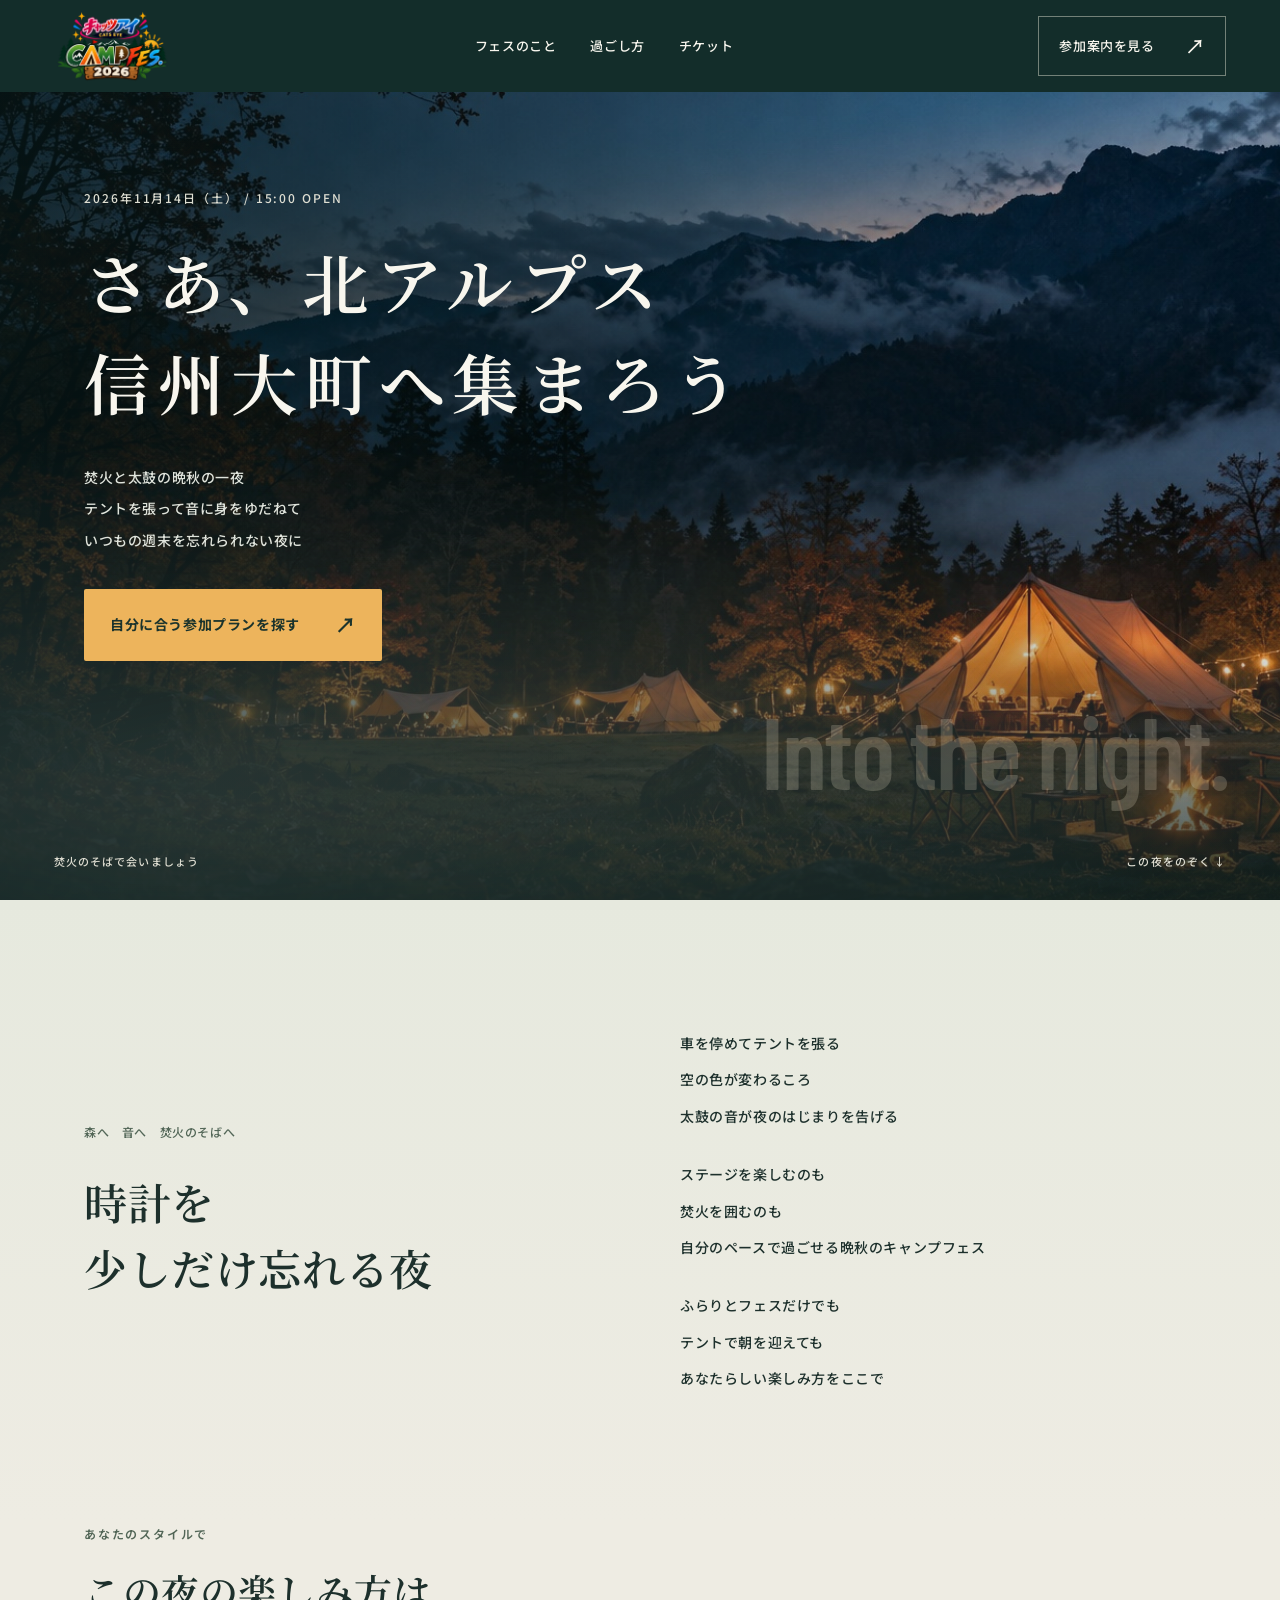
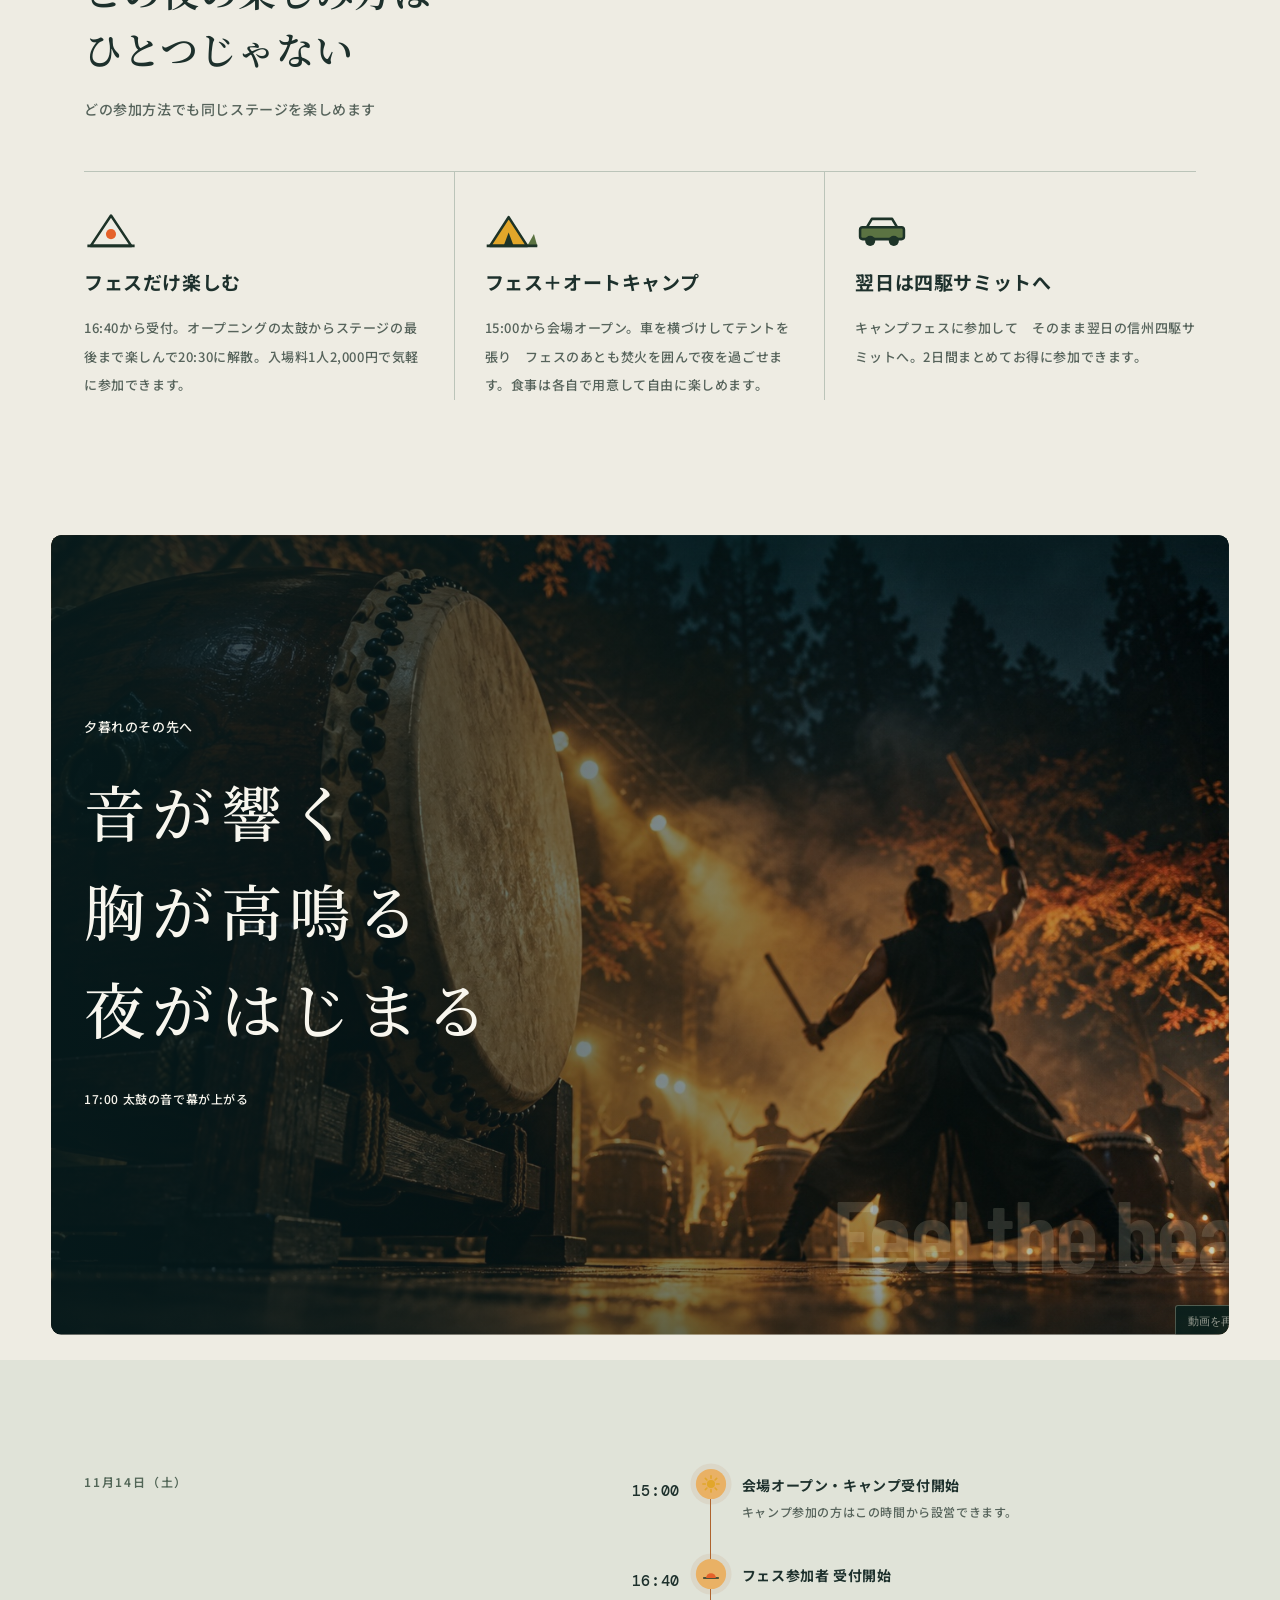
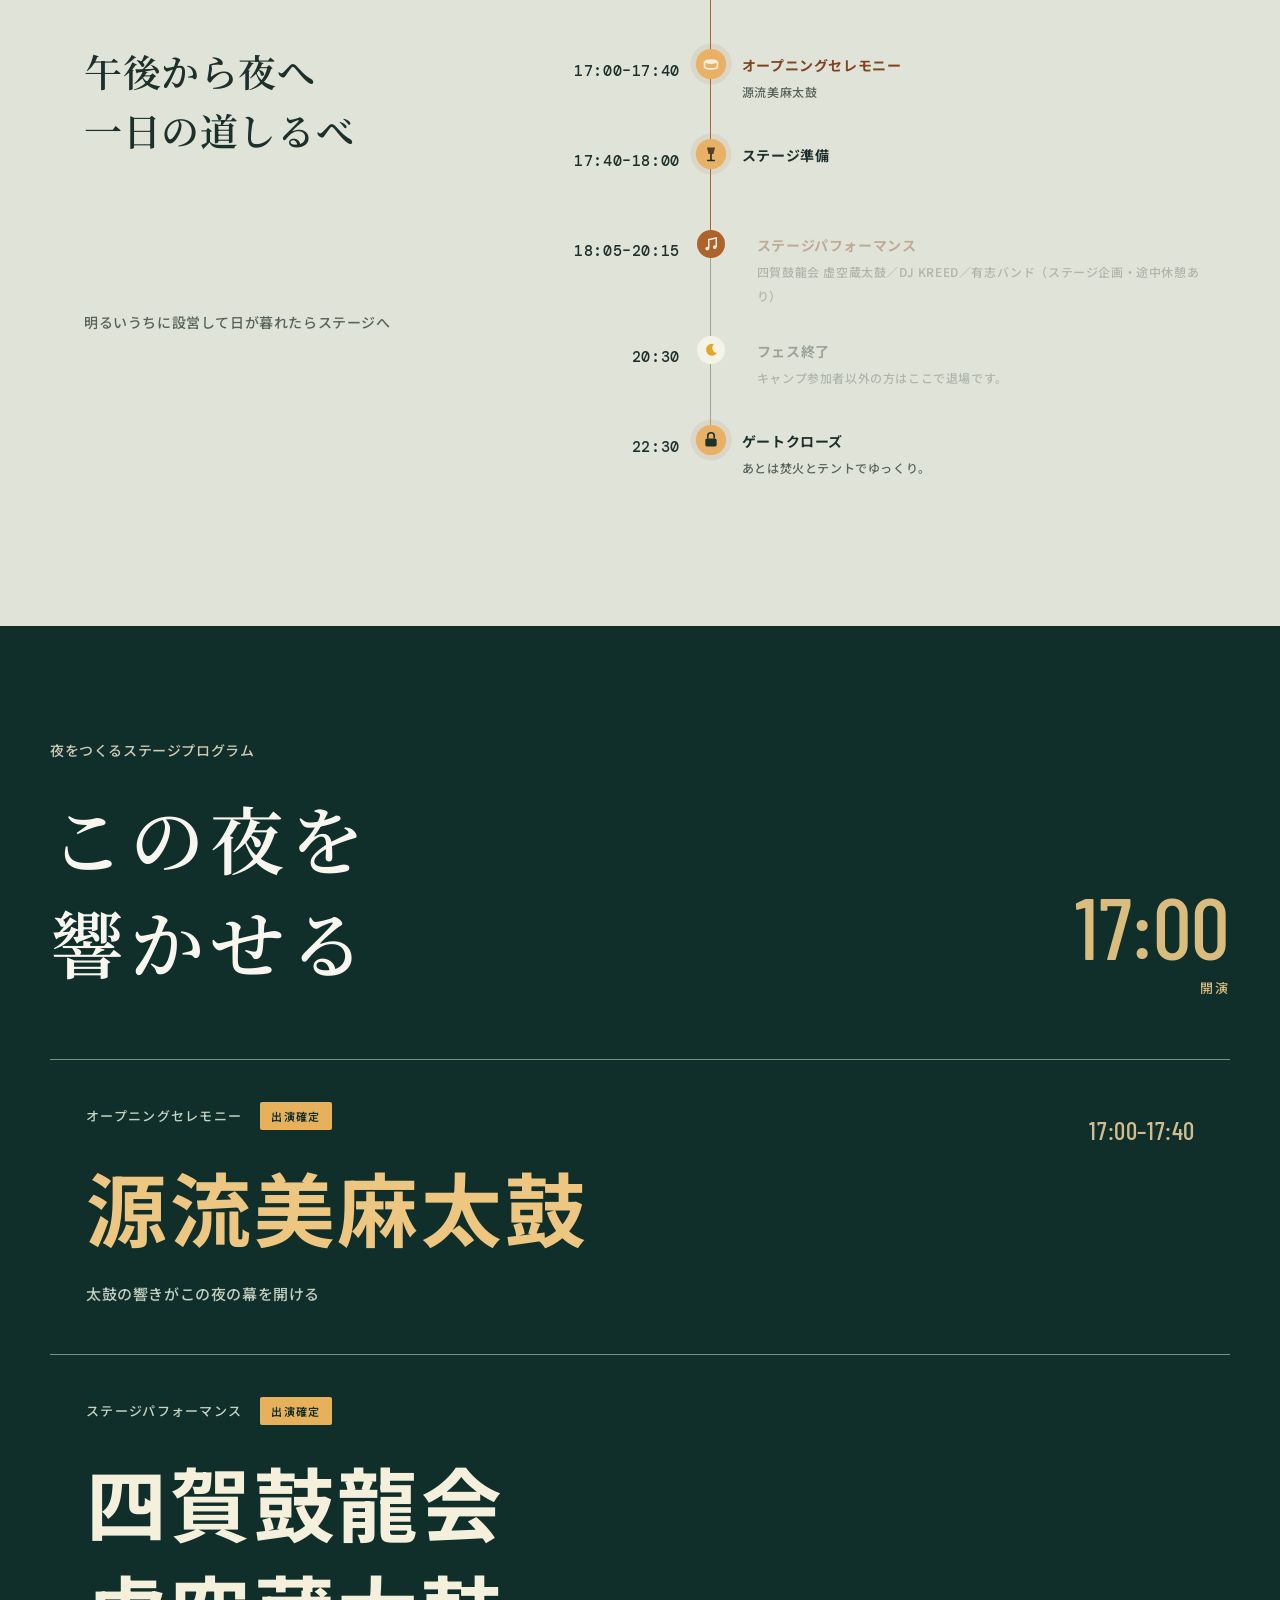
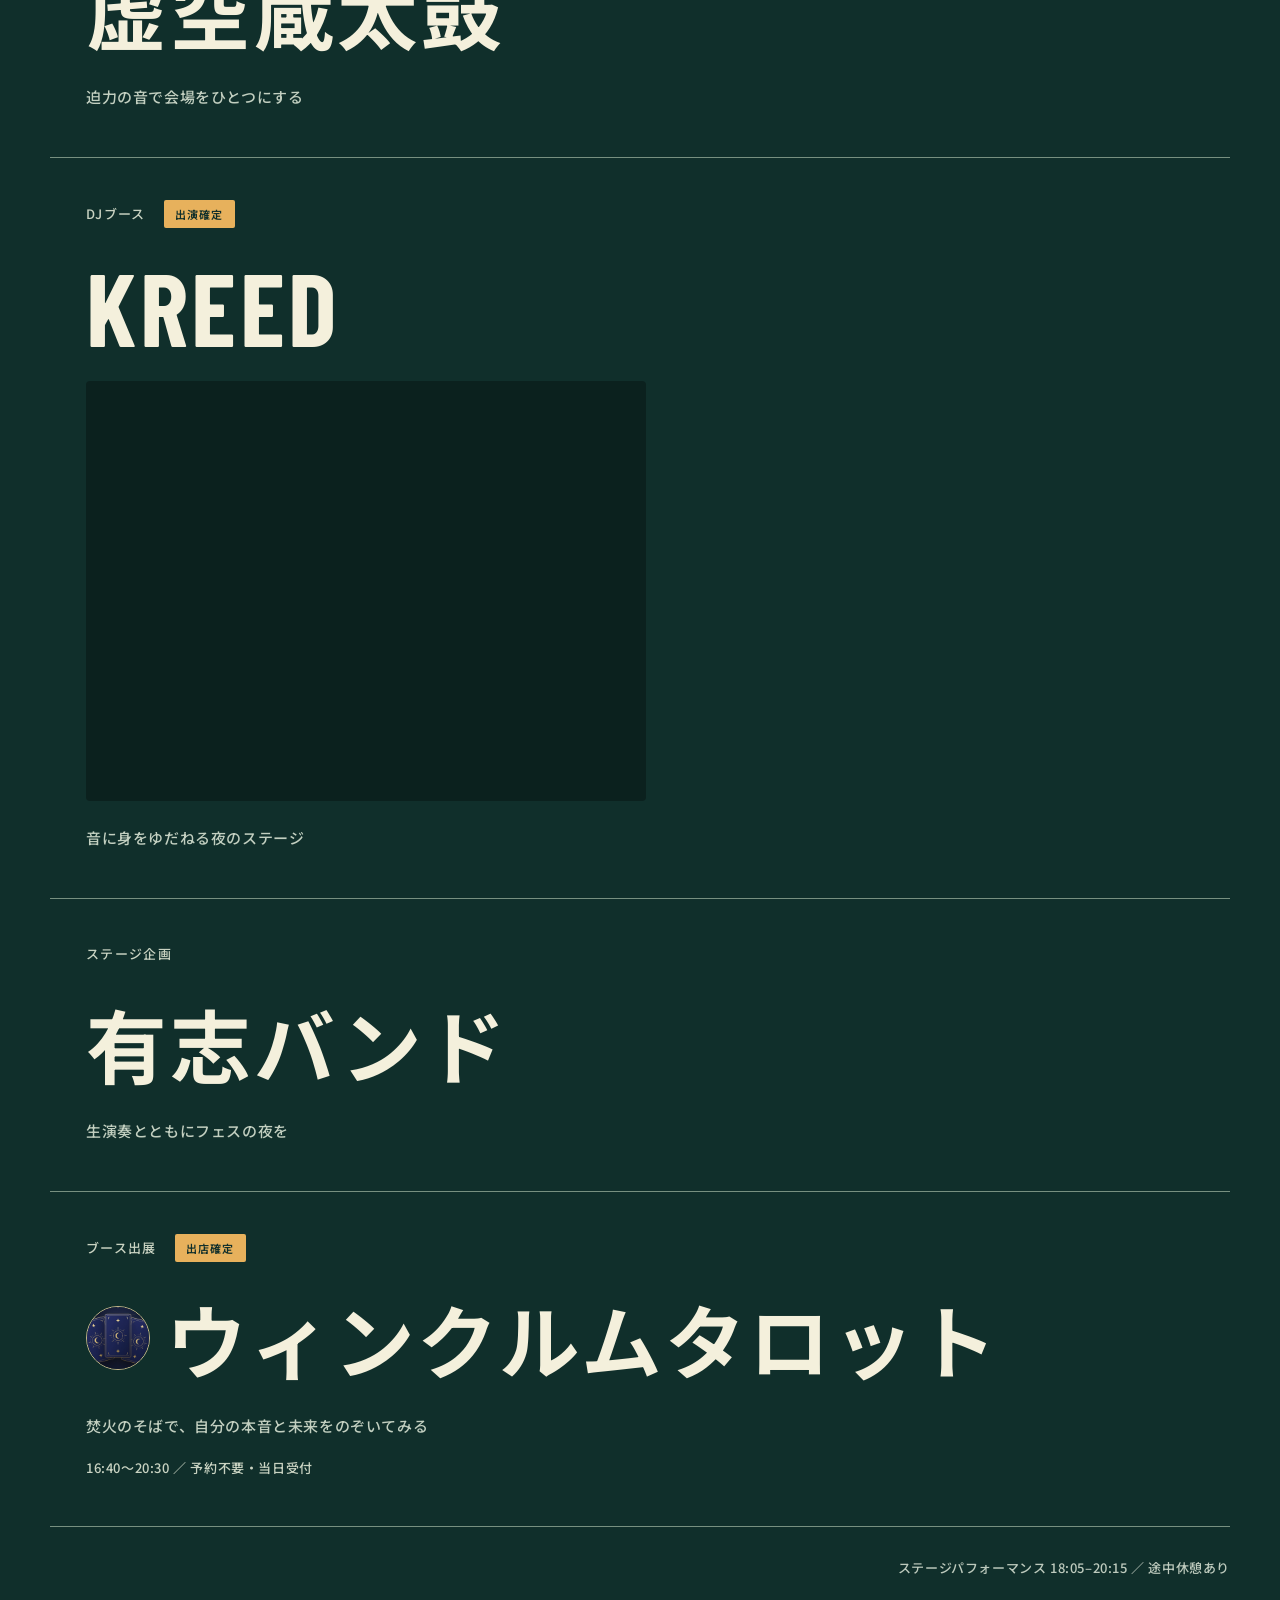
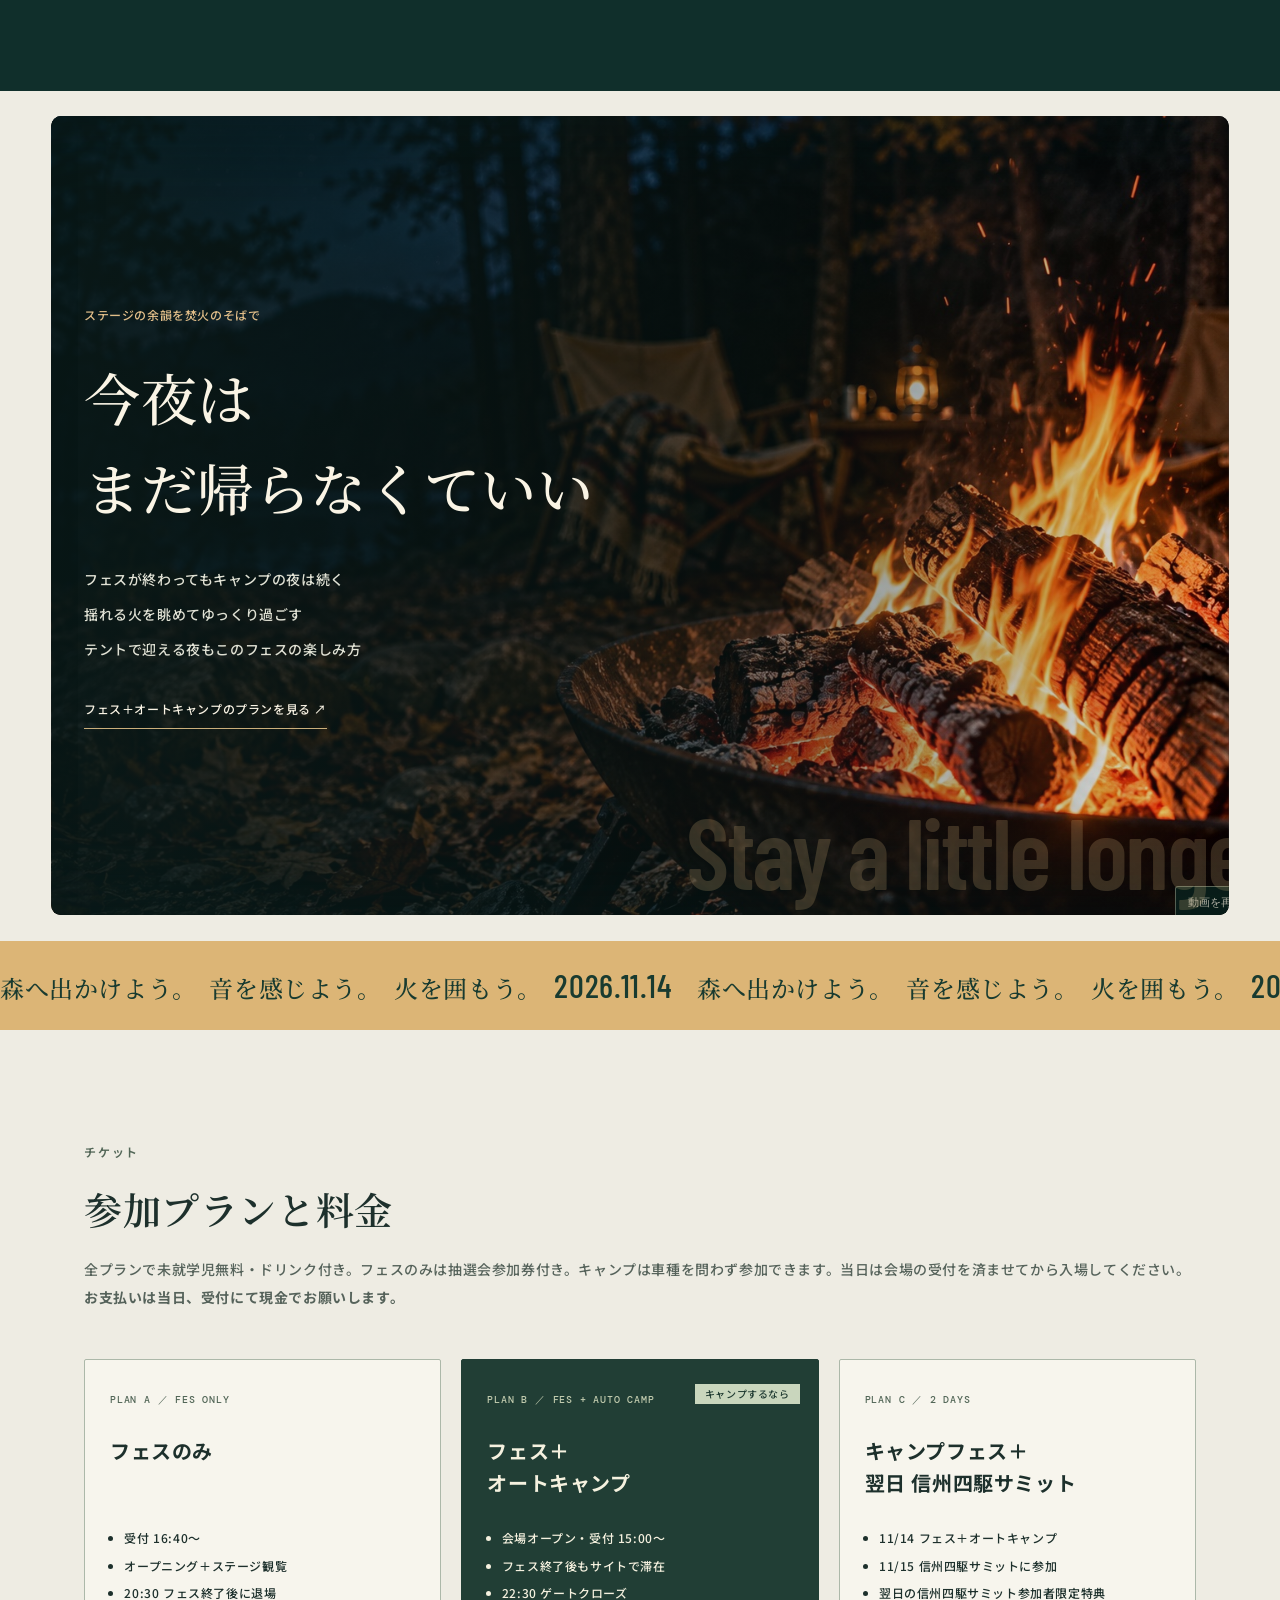
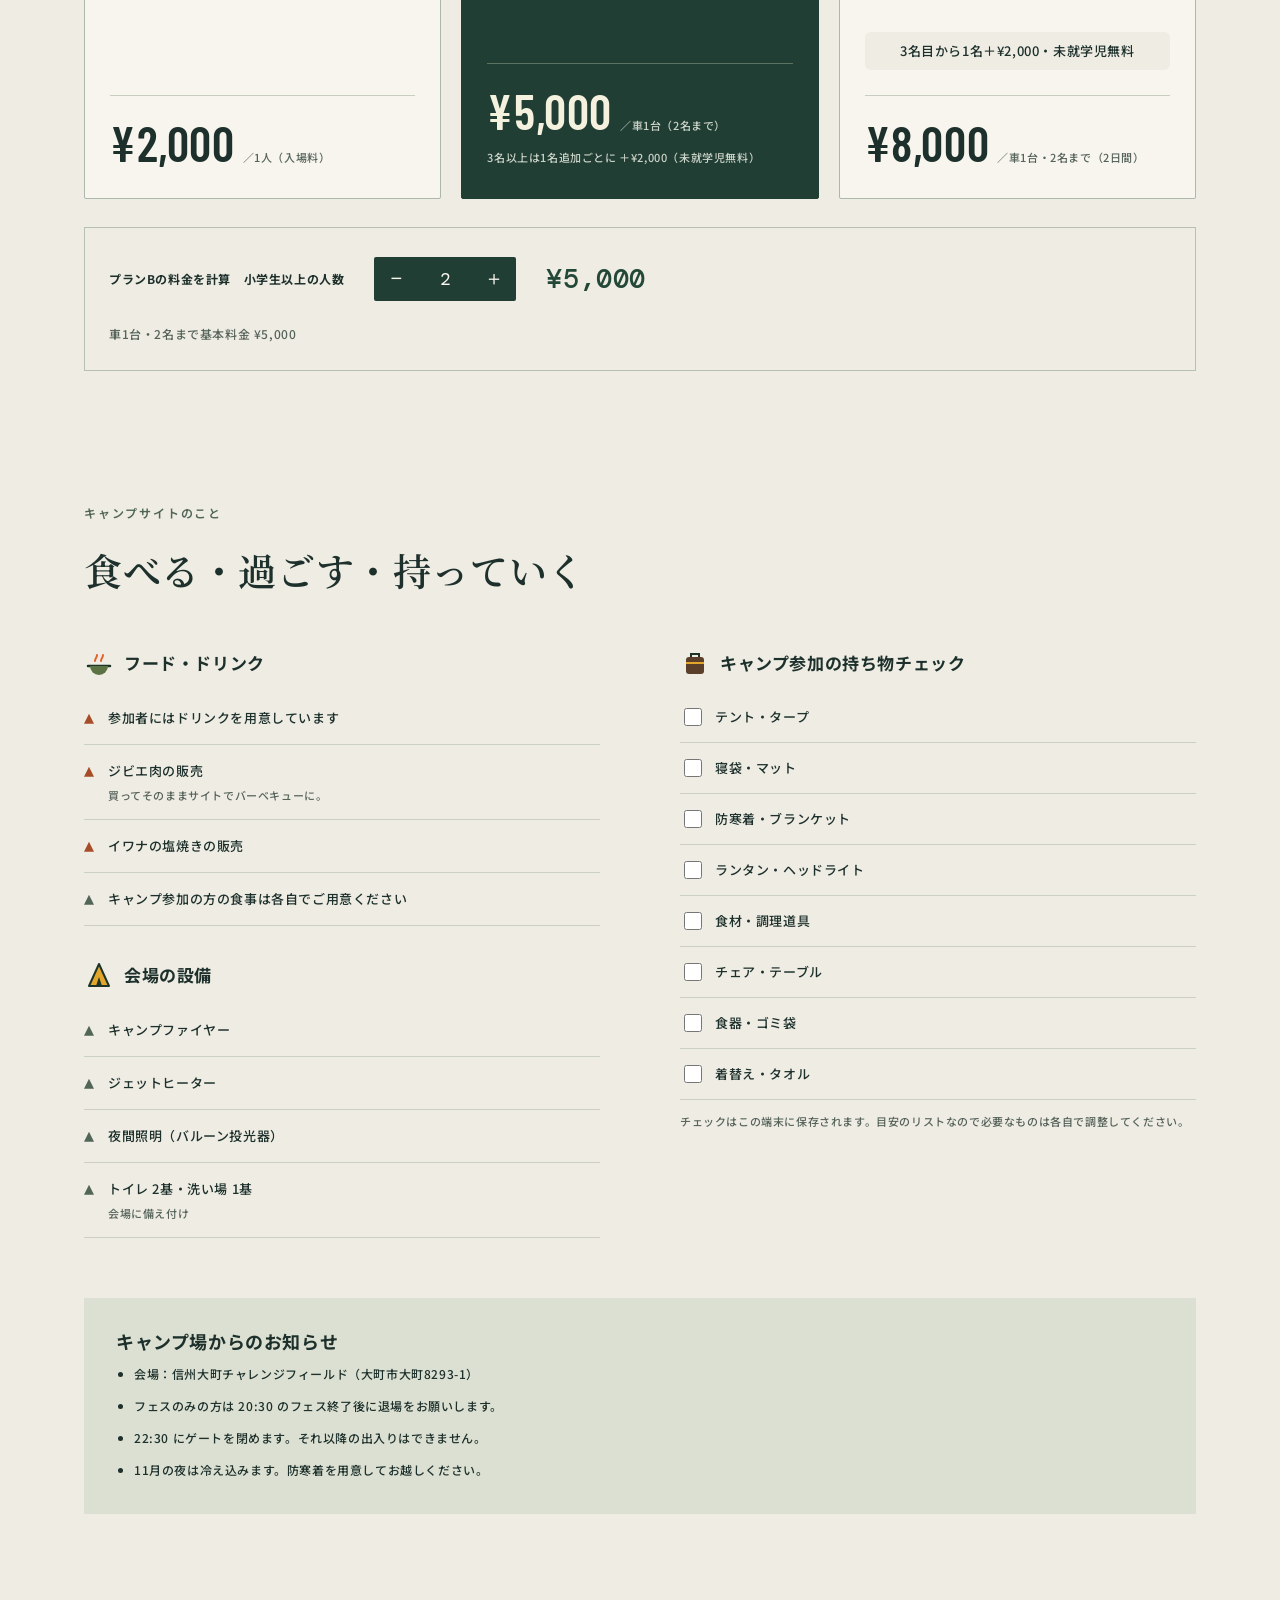
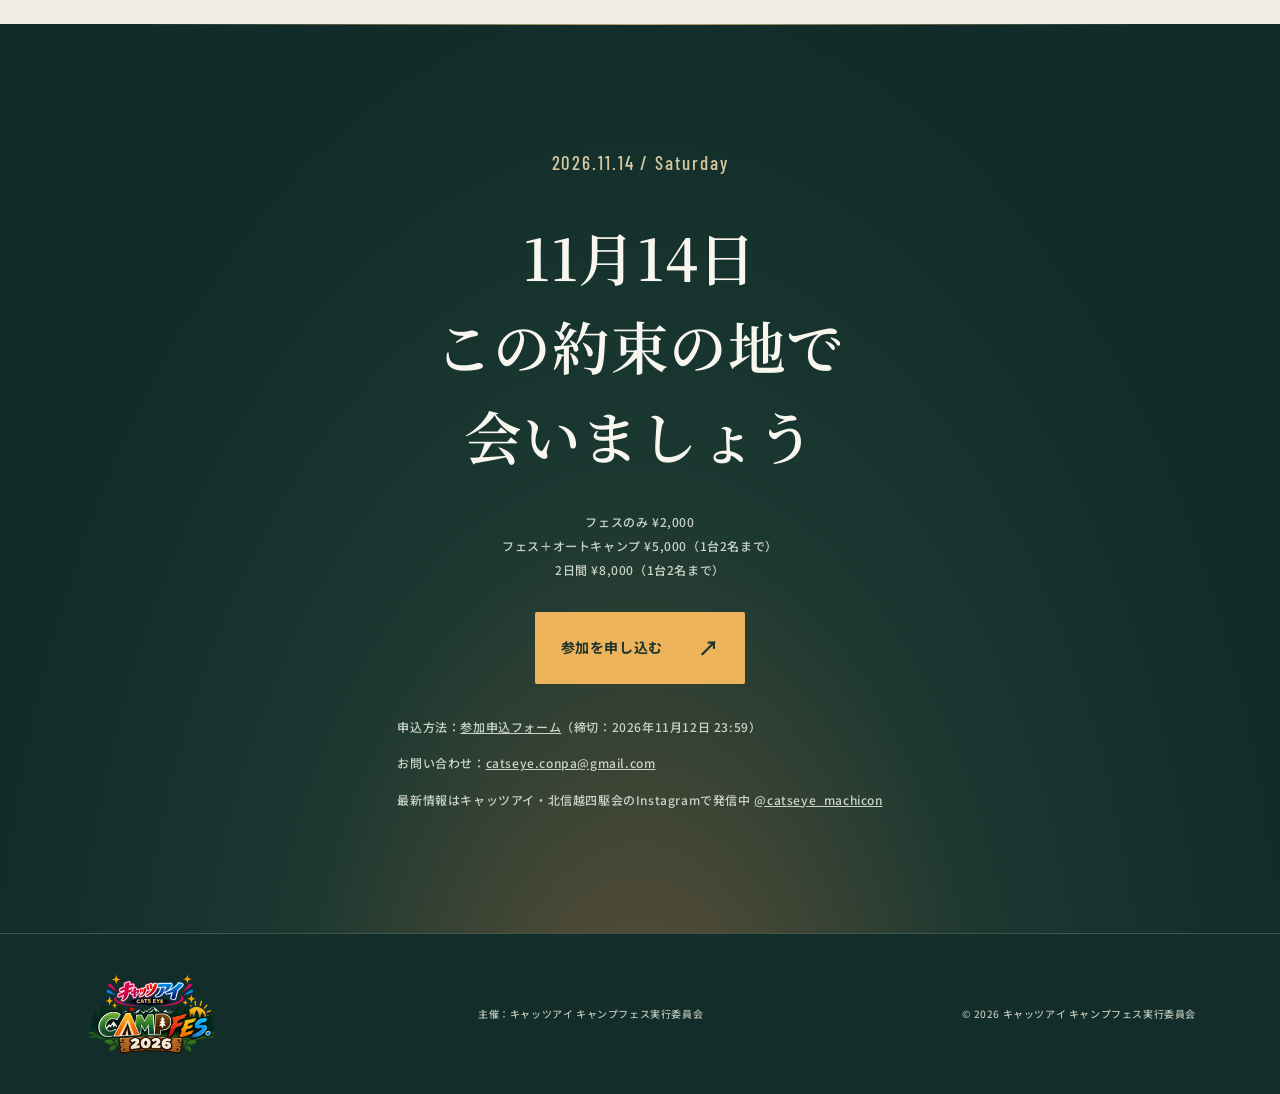
==== commit daf6e75c: "タロットの料金表示を削除し、カード画像を名前横の小さなアイコンに Co-Authored-By: Claude Opus 5.5 <noreply@anthropic.com> Claude-Sess" ====
--- a/index.html
+++ b/index.html
@@ -303,6 +303,10 @@
 .booth-note{margin-top:14px!important;font-size:13px!important;color:#c9d3c2!important}
 @media(max-width:640px){.booth-menu li{font-size:12px}.booth-menu b{font-size:19px}}
 @media(prefers-reduced-motion:reduce){.act-photos.single img{animation:none}}
+.booth-head{display:flex;align-items:center;gap:16px;margin-bottom:18px}.booth-head h3{margin-bottom:0!important}
+.booth-icon{flex:none;width:64px;height:64px;border-radius:50%;object-fit:cover;border:1px solid #c5b88c;animation:card-breathe 9s ease-in-out infinite alternate}
+@media(max-width:640px){.booth-icon{width:52px;height:52px}}
+@media(prefers-reduced-motion:reduce){.booth-icon{animation:none}}
 </style>
 </head>
 <body>
@@ -429,7 +433,7 @@
       <article class="act"><div class="act-meta"><span>ステージパフォーマンス</span><strong>出演確定</strong></div><h3>四賀鼓龍会<br>虚空蔵太鼓</h3><p class="jp">迫力の音で<wbr>会場をひとつにする</p></article>
       <article class="act act-dj"><div class="act-meta"><span>DJブース</span><strong>出演確定</strong></div><h3>KREED</h3><div class="act-photos" role="img" aria-label="DJ KREEDの演奏の様子"><img src="assets/kreed-1.jpg" alt="" width="1200" height="900" loading="lazy"><img src="assets/kreed-2.jpg" alt="" width="570" height="426" loading="lazy"></div><p class="jp">音に身をゆだねる<wbr>夜のステージ</p></article>
       <article class="act"><div class="act-meta"><span>ステージ企画</span></div><h3>有志バンド</h3><p class="jp">生演奏とともに<wbr>フェスの夜を</p></article>
-      <article class="act act-booth"><div class="act-meta"><span>ブース出展</span><strong>出店確定</strong></div><h3>ウィンクルム<wbr>タロット</h3><div class="act-photos single" role="img" aria-label="ウィンクルムタロットのタロットカード"><img src="assets/tarot.jpg" alt="" width="960" height="720" loading="lazy"></div><p class="jp">焚火のそばで、<wbr>自分の本音と未来を<wbr>のぞいてみる</p><ul class="booth-menu"><li>1枚引き<b>500円</b></li><li>3枚引き<b>800円</b></li><li>6枚引き<b>1,000円</b></li><li>10枚引き<b>1,500円</b></li></ul><p class="booth-note">16:40〜20:30 ／ 予約不要・当日受付</p></article>
+      <article class="act act-booth"><div class="act-meta"><span>ブース出展</span><strong>出店確定</strong></div><div class="booth-head"><img class="booth-icon" src="assets/tarot.jpg" alt="" width="960" height="720" loading="lazy"><h3>ウィンクルム<wbr>タロット</h3></div><p class="jp">焚火のそばで、<wbr>自分の本音と未来を<wbr>のぞいてみる</p><p class="booth-note">16:40〜20:30 ／ 予約不要・当日受付</p></article>
     </div>
     <p class="program-note">ステージパフォーマンス 18:05–20:15 ／ 途中休憩あり</p>
   </div>
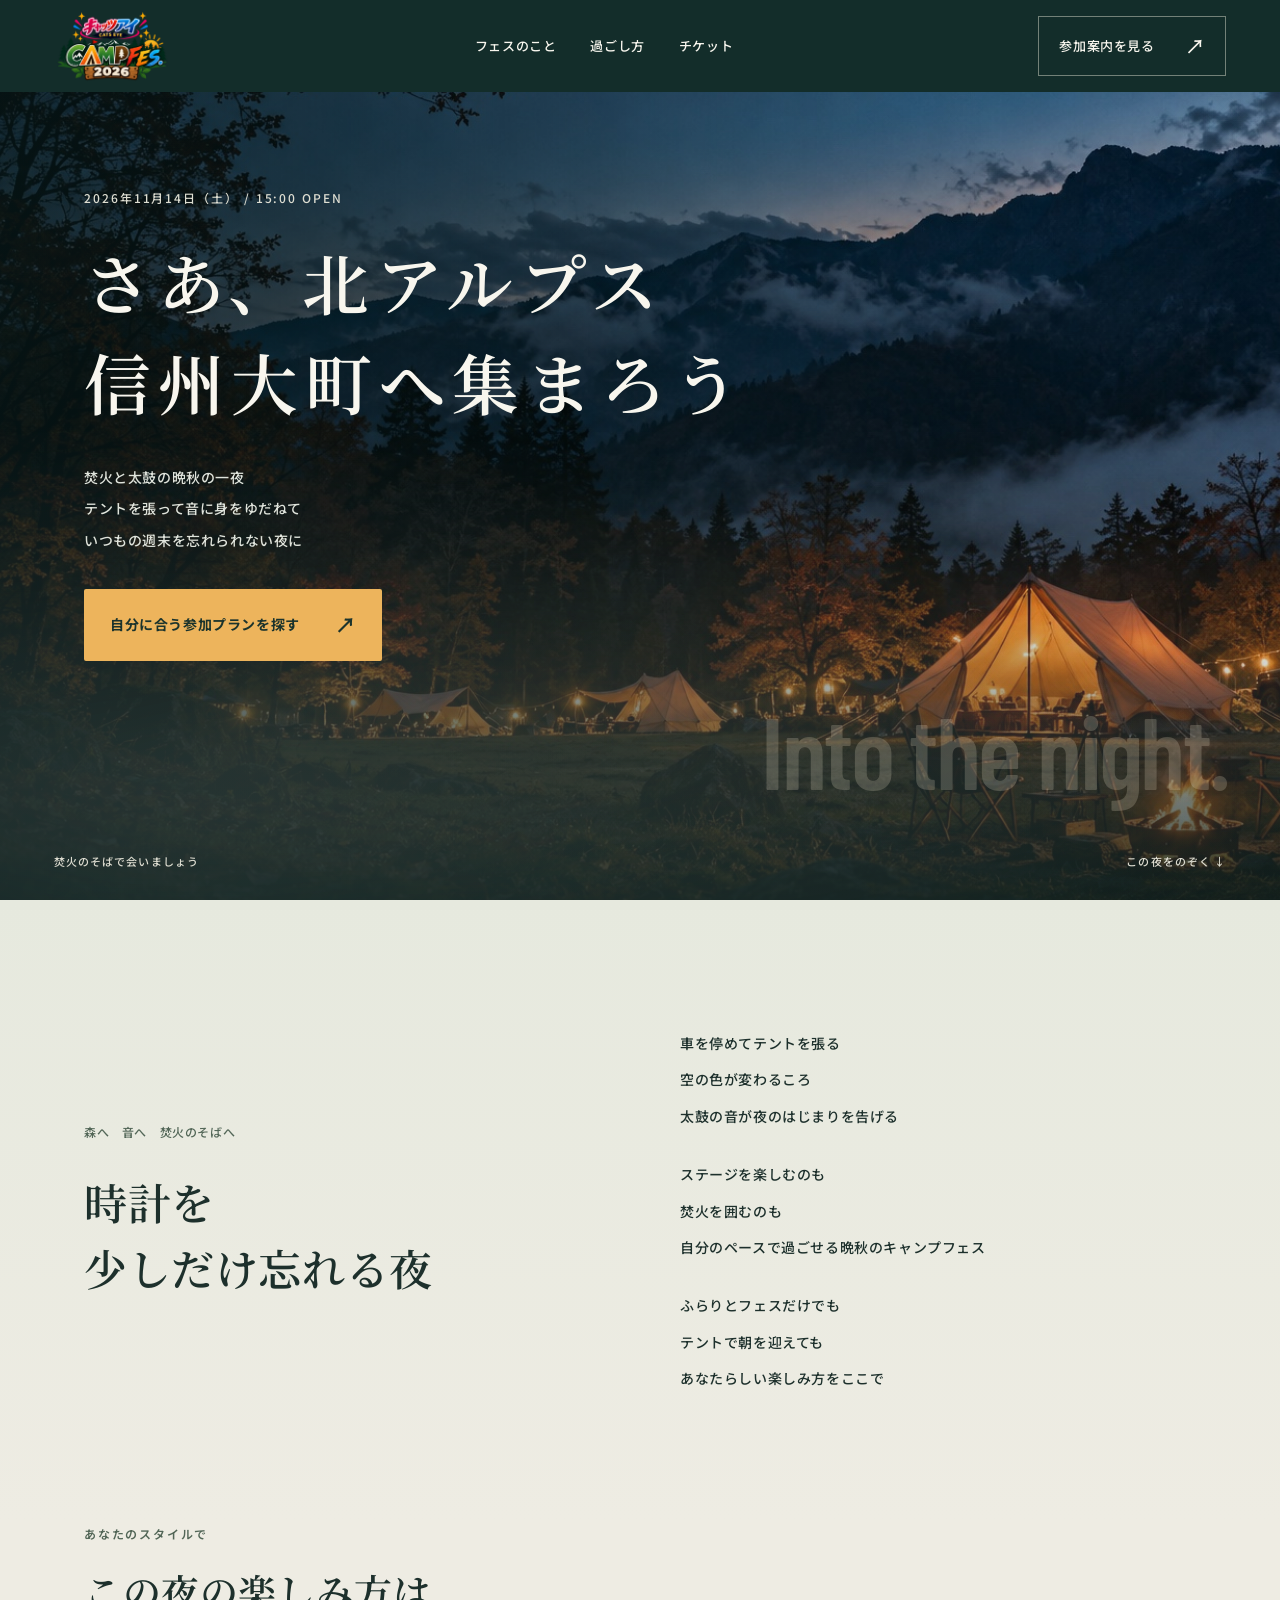
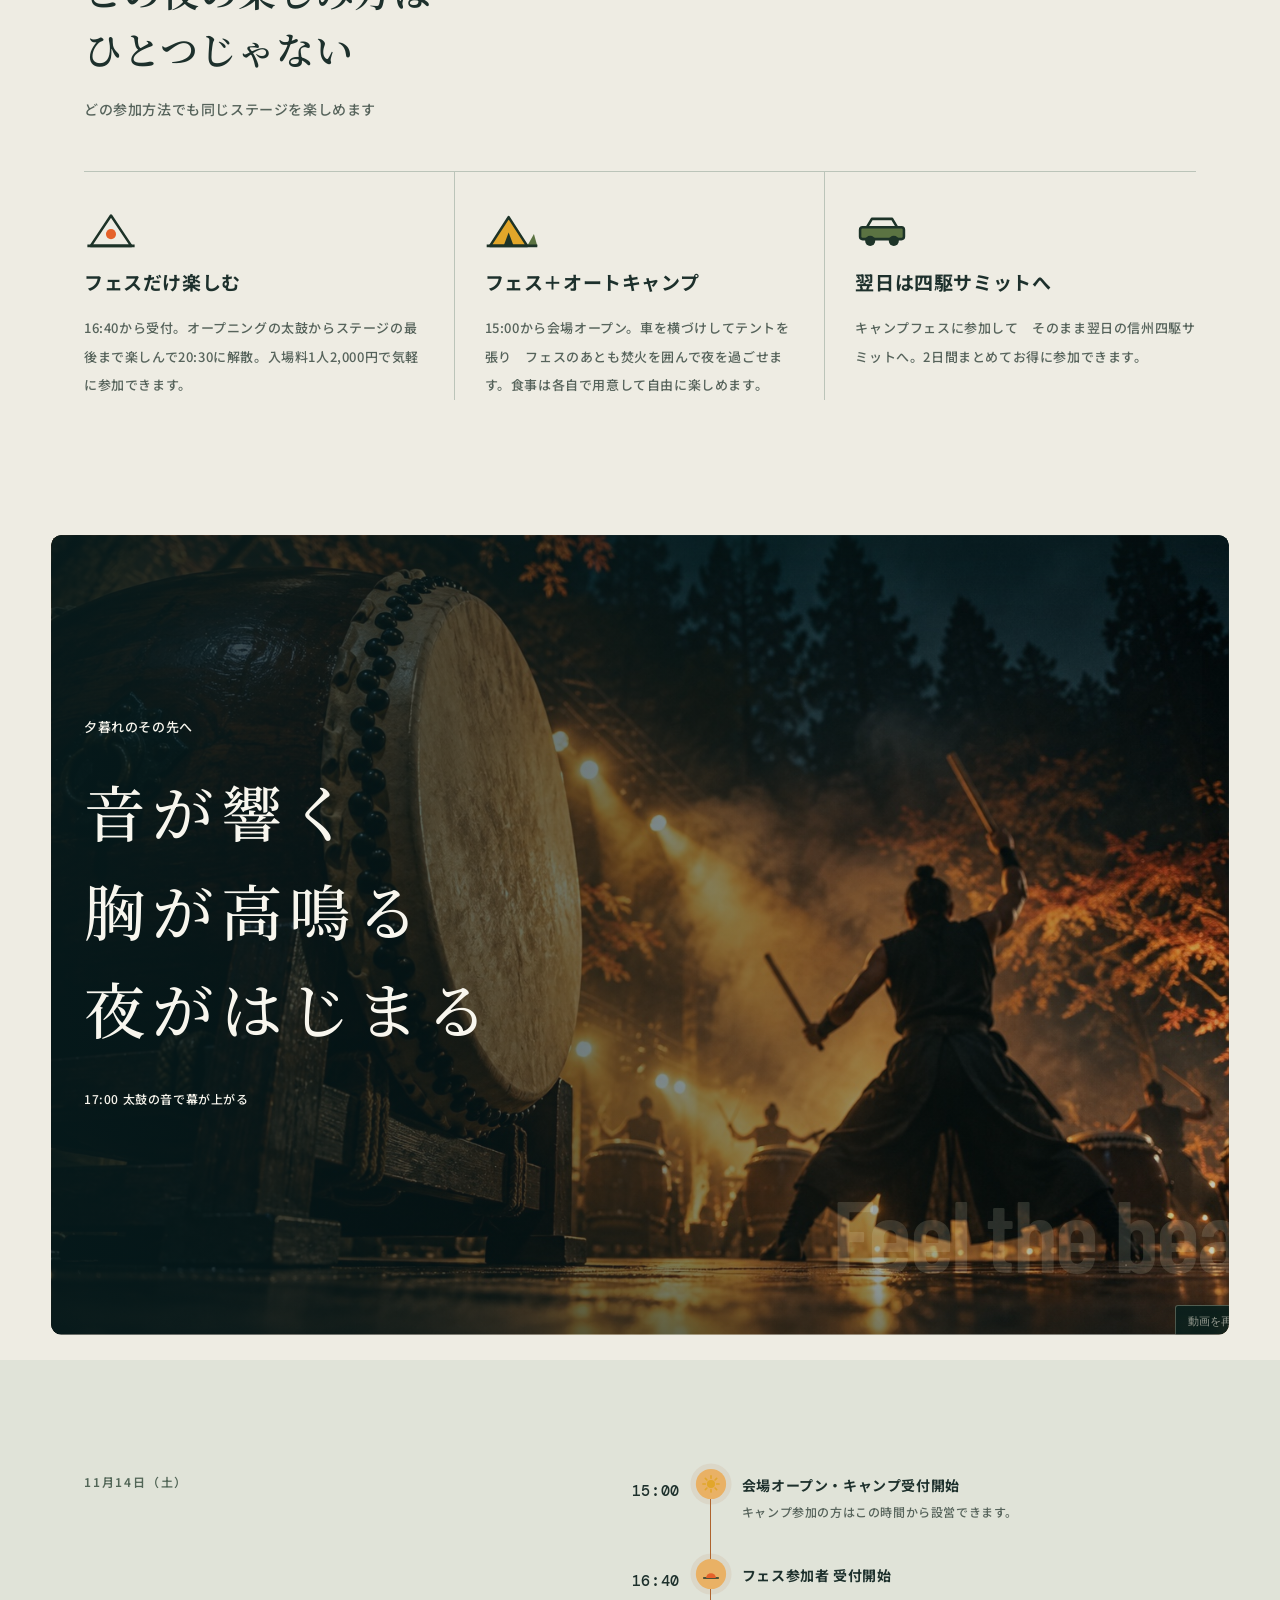
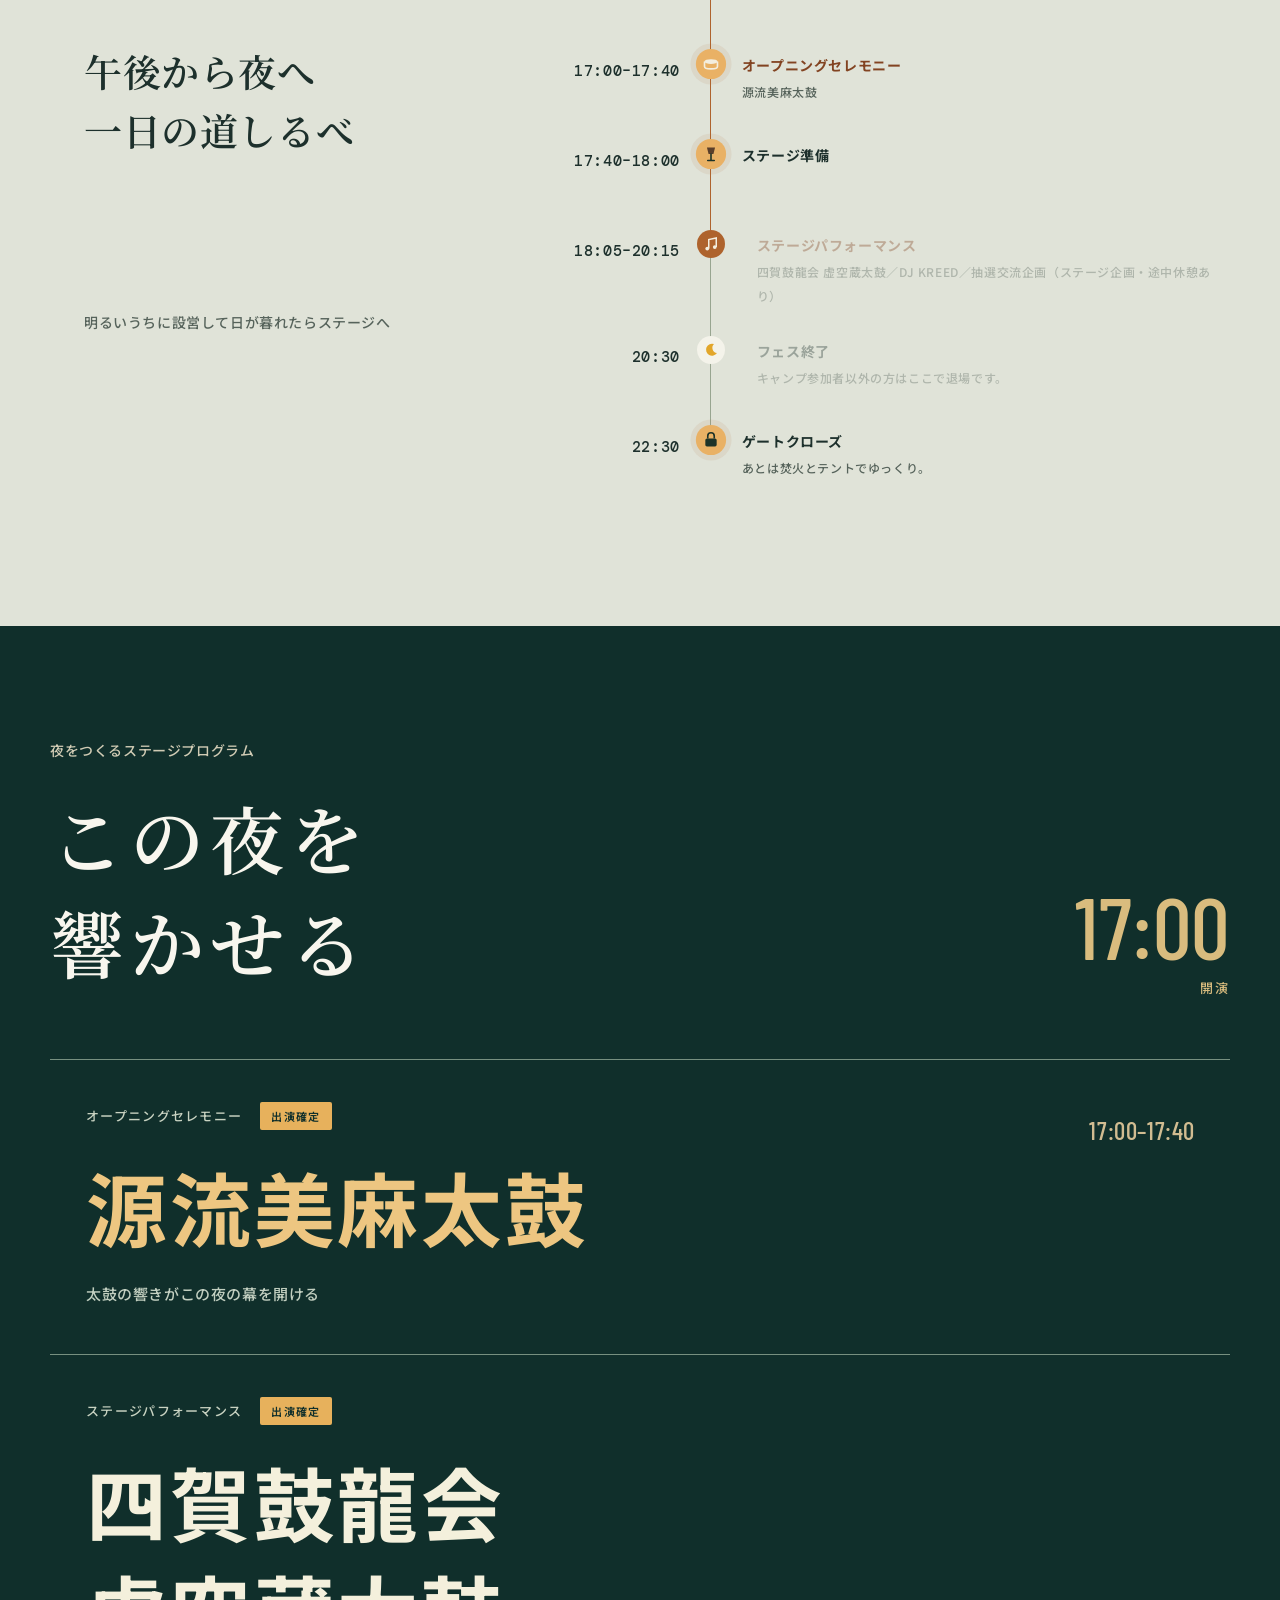
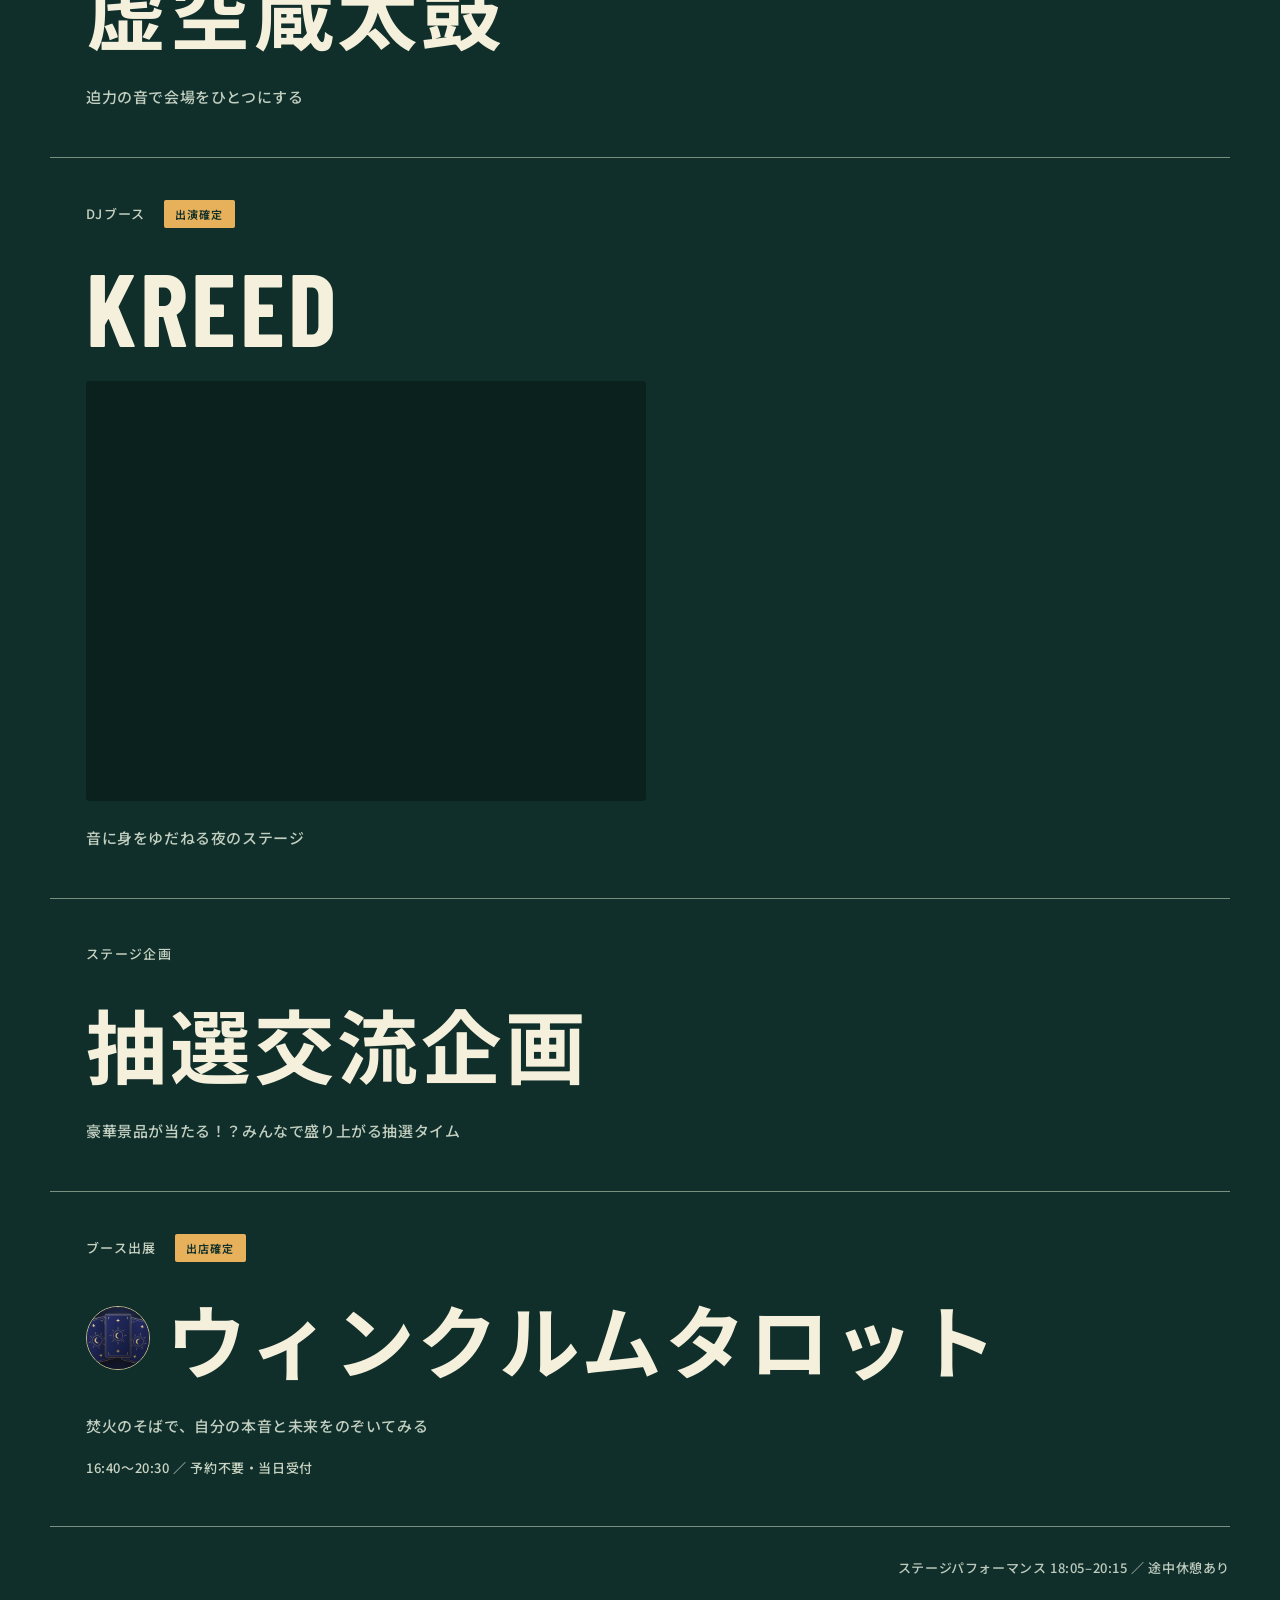
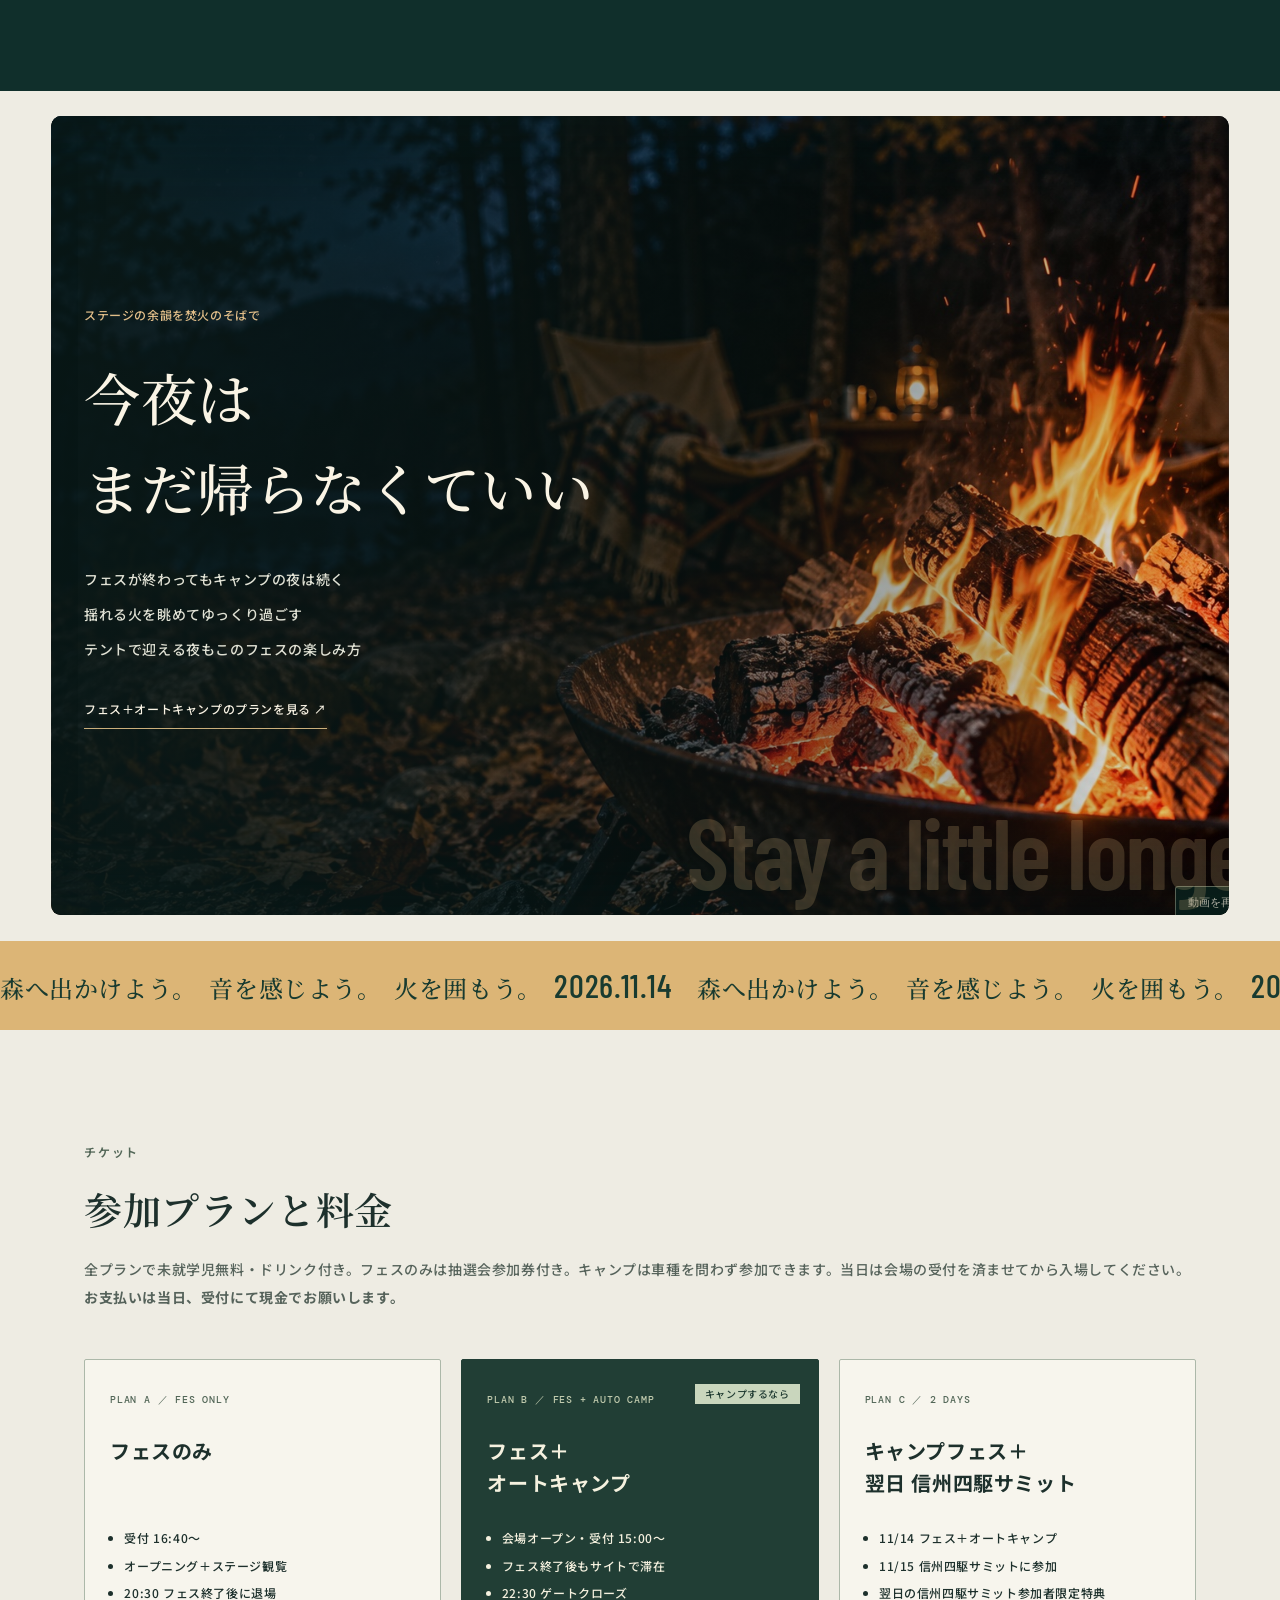
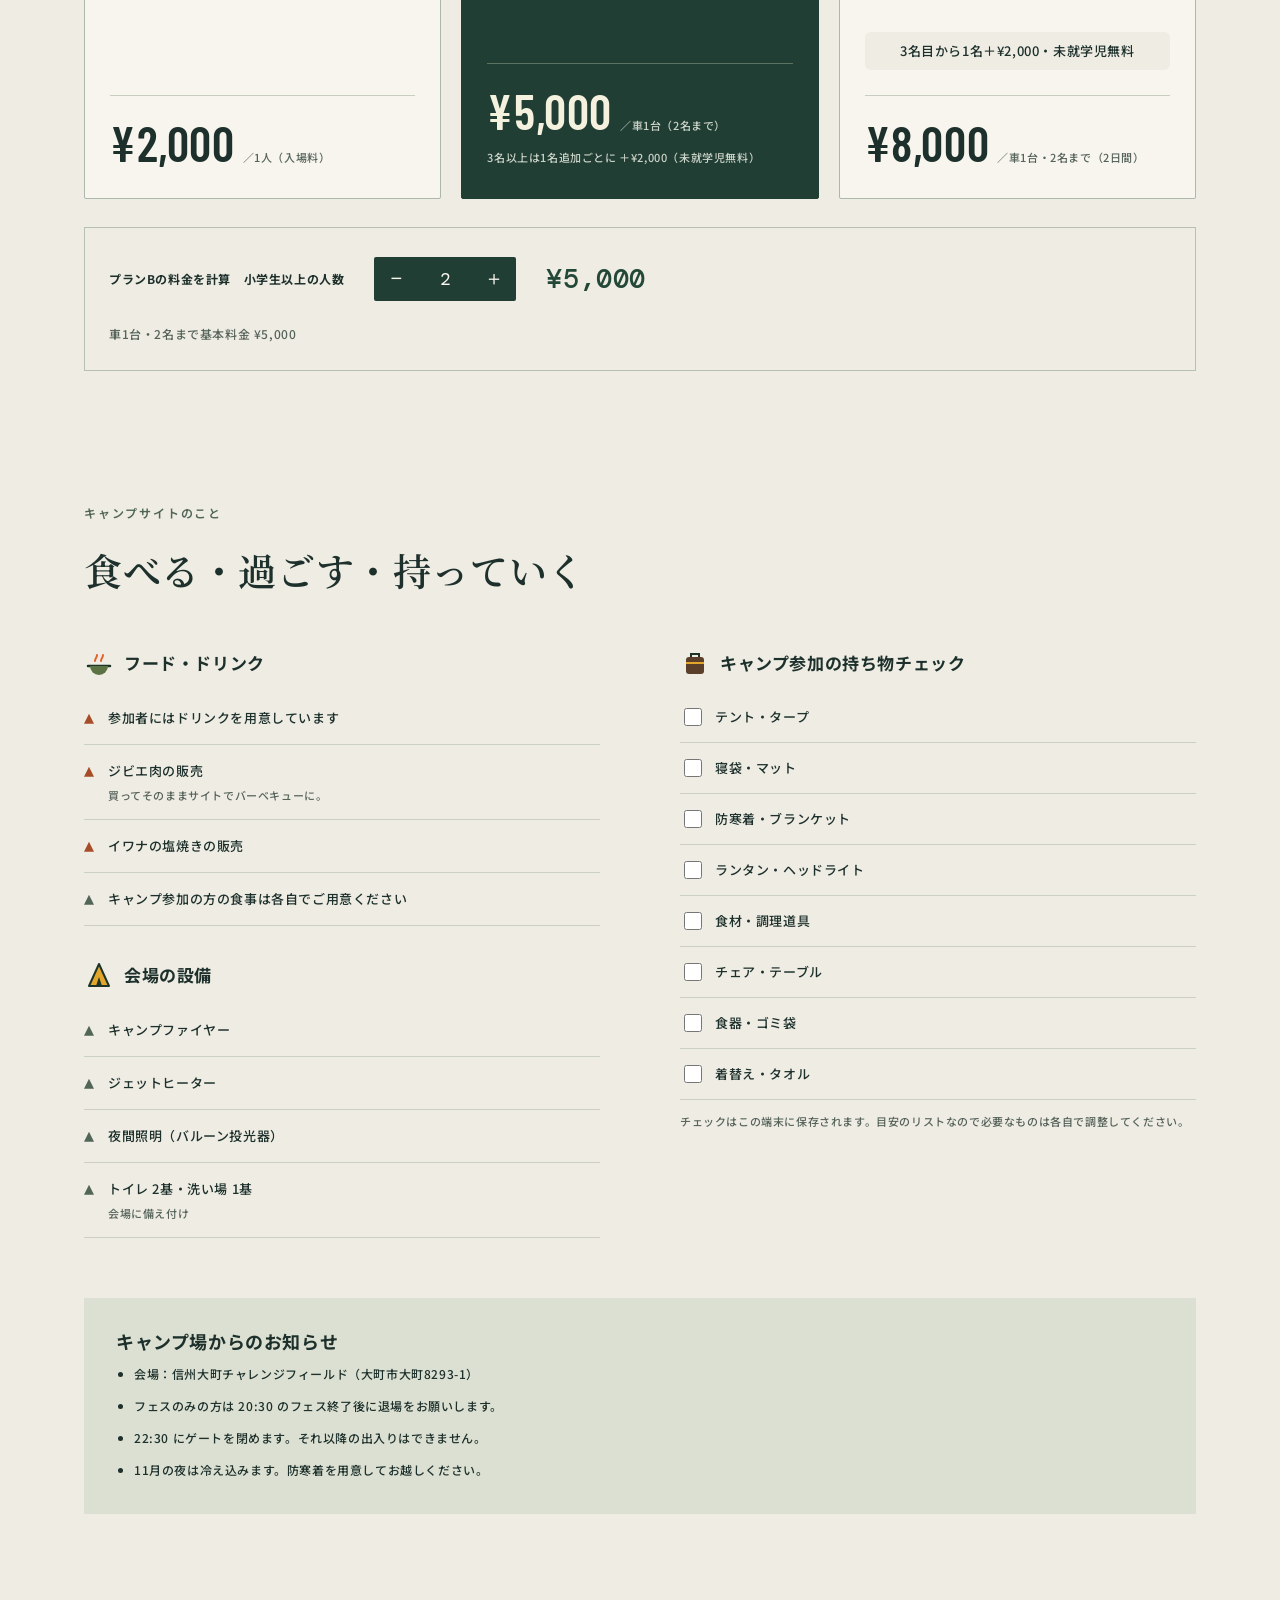
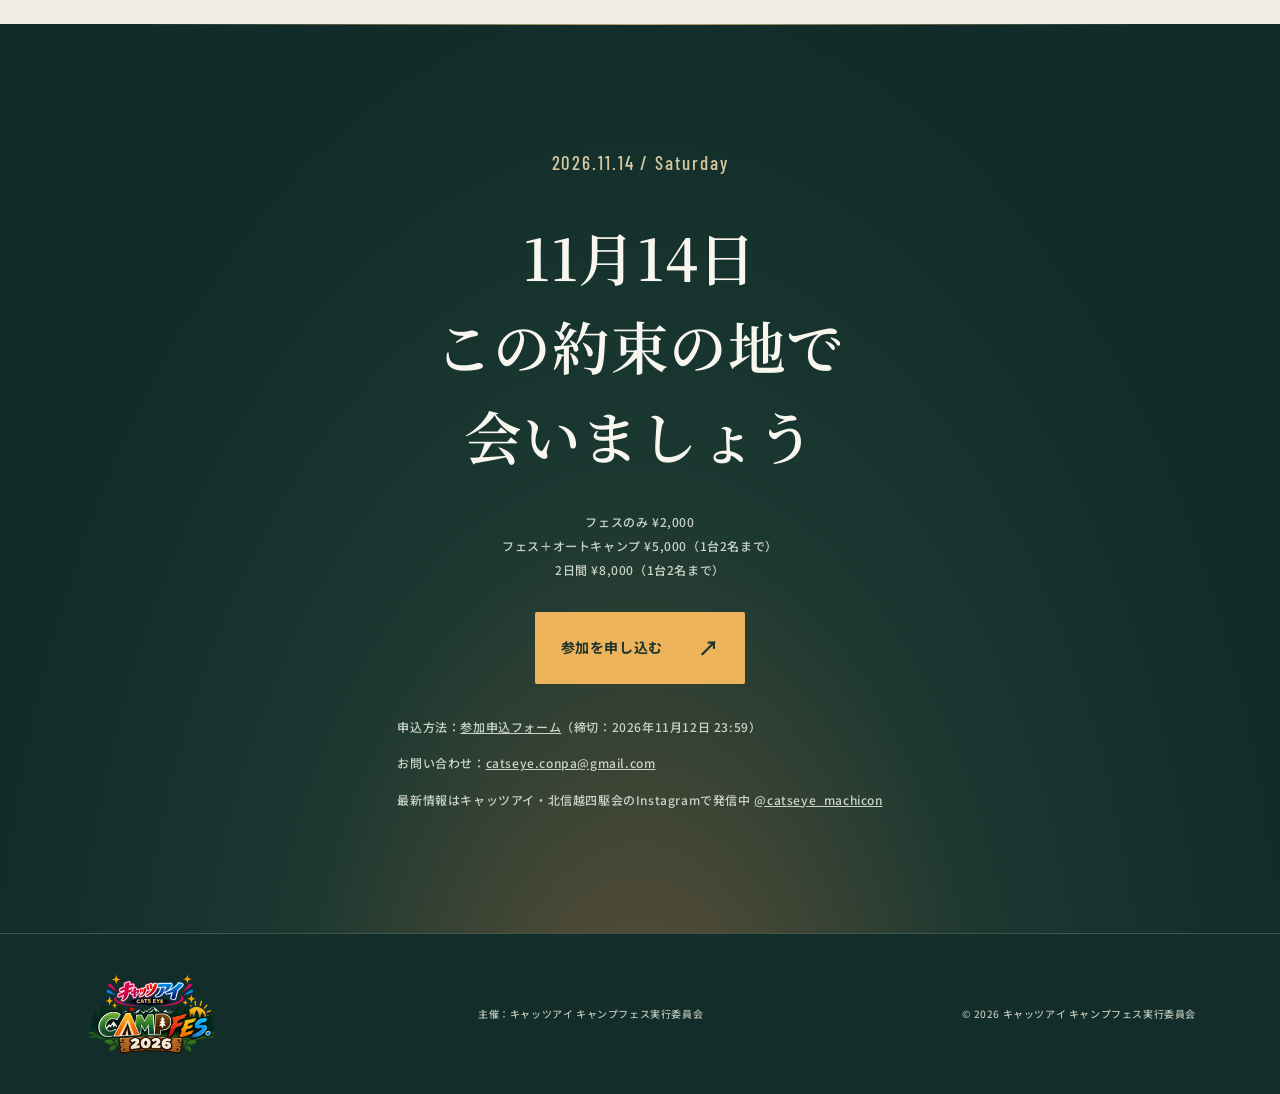
==== commit 16a0b097: "「有志バンド」を「抽選交流企画」に変更 Co-Authored-By: Claude Opus 5.5 <noreply@anthropic.com> Claude-Session: https://" ====
--- a/index.html
+++ b/index.html
@@ -416,7 +416,7 @@
       <li><time datetime="16:40">16:40</time><span class="rail"><span class="ico"><svg viewBox="0 0 24 24" aria-hidden="true"><path d="M3 17h18" stroke="#1d3328" stroke-width="2" stroke-linecap="round"/><path d="M6 17a6 6 0 0 1 12 0Z" fill="#e5612a"/></svg></span></span><div class="ev"><b>フェス参加者 受付開始</b></div></li>
       <li class="key"><time datetime="17:00">17:00–17:40</time><span class="rail"><span class="ico"><svg viewBox="0 0 24 24" aria-hidden="true"><ellipse cx="12" cy="9" rx="8" ry="3" fill="#f3eedf"/><path d="M4 9v6c0 1.7 3.6 3 8 3s8-1.3 8-3V9" fill="none" stroke="#f3eedf" stroke-width="2"/></svg></span></span><div class="ev"><b>オープニングセレモニー</b><p>源流美麻太鼓</p></div></li>
       <li><time datetime="17:40">17:40–18:00</time><span class="rail"><span class="ico"><svg viewBox="0 0 24 24" aria-hidden="true"><path d="M7 4h10l-2 8h-6Z" fill="#5b3f2a"/><path d="M12 12v8M8 20h8" stroke="#1d3328" stroke-width="2" stroke-linecap="round"/></svg></span></span><div class="ev"><b>ステージ準備</b></div></li>
-      <li class="key"><time datetime="18:05">18:05–20:15</time><span class="rail"><span class="ico"><svg viewBox="0 0 24 24" aria-hidden="true"><path d="M9 18V6l10-2v12" fill="none" stroke="#f3eedf" stroke-width="2"/><circle cx="7" cy="18" r="2.5" fill="#f3eedf"/><circle cx="17" cy="16" r="2.5" fill="#f3eedf"/></svg></span></span><div class="ev"><b>ステージパフォーマンス</b><p>四賀鼓龍会 虚空蔵太鼓／DJ KREED／有志バンド（ステージ企画・途中休憩あり）</p></div></li>
+      <li class="key"><time datetime="18:05">18:05–20:15</time><span class="rail"><span class="ico"><svg viewBox="0 0 24 24" aria-hidden="true"><path d="M9 18V6l10-2v12" fill="none" stroke="#f3eedf" stroke-width="2"/><circle cx="7" cy="18" r="2.5" fill="#f3eedf"/><circle cx="17" cy="16" r="2.5" fill="#f3eedf"/></svg></span></span><div class="ev"><b>ステージパフォーマンス</b><p>四賀鼓龍会 虚空蔵太鼓／DJ KREED／抽選交流企画（ステージ企画・途中休憩あり）</p></div></li>
       <li><time datetime="20:30">20:30</time><span class="rail"><span class="ico"><svg viewBox="0 0 24 24" aria-hidden="true"><path d="M16 4a8 8 0 1 0 4 12A7 7 0 0 1 16 4Z" fill="#e2a62a"/></svg></span></span><div class="ev"><b>フェス終了</b><p>キャンプ参加者以外の方はここで退場です。</p></div></li>
       <li><time datetime="22:30">22:30</time><span class="rail"><span class="ico"><svg viewBox="0 0 24 24" aria-hidden="true"><rect x="5" y="10" width="14" height="10" rx="2" fill="#1d3328"/><path d="M8 10V7a4 4 0 0 1 8 0v3" fill="none" stroke="#1d3328" stroke-width="2"/></svg></span></span><div class="ev"><b>ゲートクローズ</b><p>あとは焚火とテントでゆっくり。</p></div></li>
     </ol>
@@ -432,7 +432,7 @@
       <article class="act act-opening"><div class="act-meta"><span>オープニングセレモニー</span><strong>出演確定</strong></div><h3>源流美麻太鼓</h3><p class="jp">太鼓の響きが<wbr>この夜の幕を開ける</p><span class="act-time">17:00–17:40</span></article>
       <article class="act"><div class="act-meta"><span>ステージパフォーマンス</span><strong>出演確定</strong></div><h3>四賀鼓龍会<br>虚空蔵太鼓</h3><p class="jp">迫力の音で<wbr>会場をひとつにする</p></article>
       <article class="act act-dj"><div class="act-meta"><span>DJブース</span><strong>出演確定</strong></div><h3>KREED</h3><div class="act-photos" role="img" aria-label="DJ KREEDの演奏の様子"><img src="assets/kreed-1.jpg" alt="" width="1200" height="900" loading="lazy"><img src="assets/kreed-2.jpg" alt="" width="570" height="426" loading="lazy"></div><p class="jp">音に身をゆだねる<wbr>夜のステージ</p></article>
-      <article class="act"><div class="act-meta"><span>ステージ企画</span></div><h3>有志バンド</h3><p class="jp">生演奏とともに<wbr>フェスの夜を</p></article>
+      <article class="act"><div class="act-meta"><span>ステージ企画</span></div><h3>抽選交流企画</h3><p class="jp">豪華景品が当たる！？<wbr>みんなで盛り上がる<wbr>抽選タイム</p></article>
       <article class="act act-booth"><div class="act-meta"><span>ブース出展</span><strong>出店確定</strong></div><div class="booth-head"><img class="booth-icon" src="assets/tarot.jpg" alt="" width="960" height="720" loading="lazy"><h3>ウィンクルム<wbr>タロット</h3></div><p class="jp">焚火のそばで、<wbr>自分の本音と未来を<wbr>のぞいてみる</p><p class="booth-note">16:40〜20:30 ／ 予約不要・当日受付</p></article>
     </div>
     <p class="program-note">ステージパフォーマンス 18:05–20:15 ／ 途中休憩あり</p>
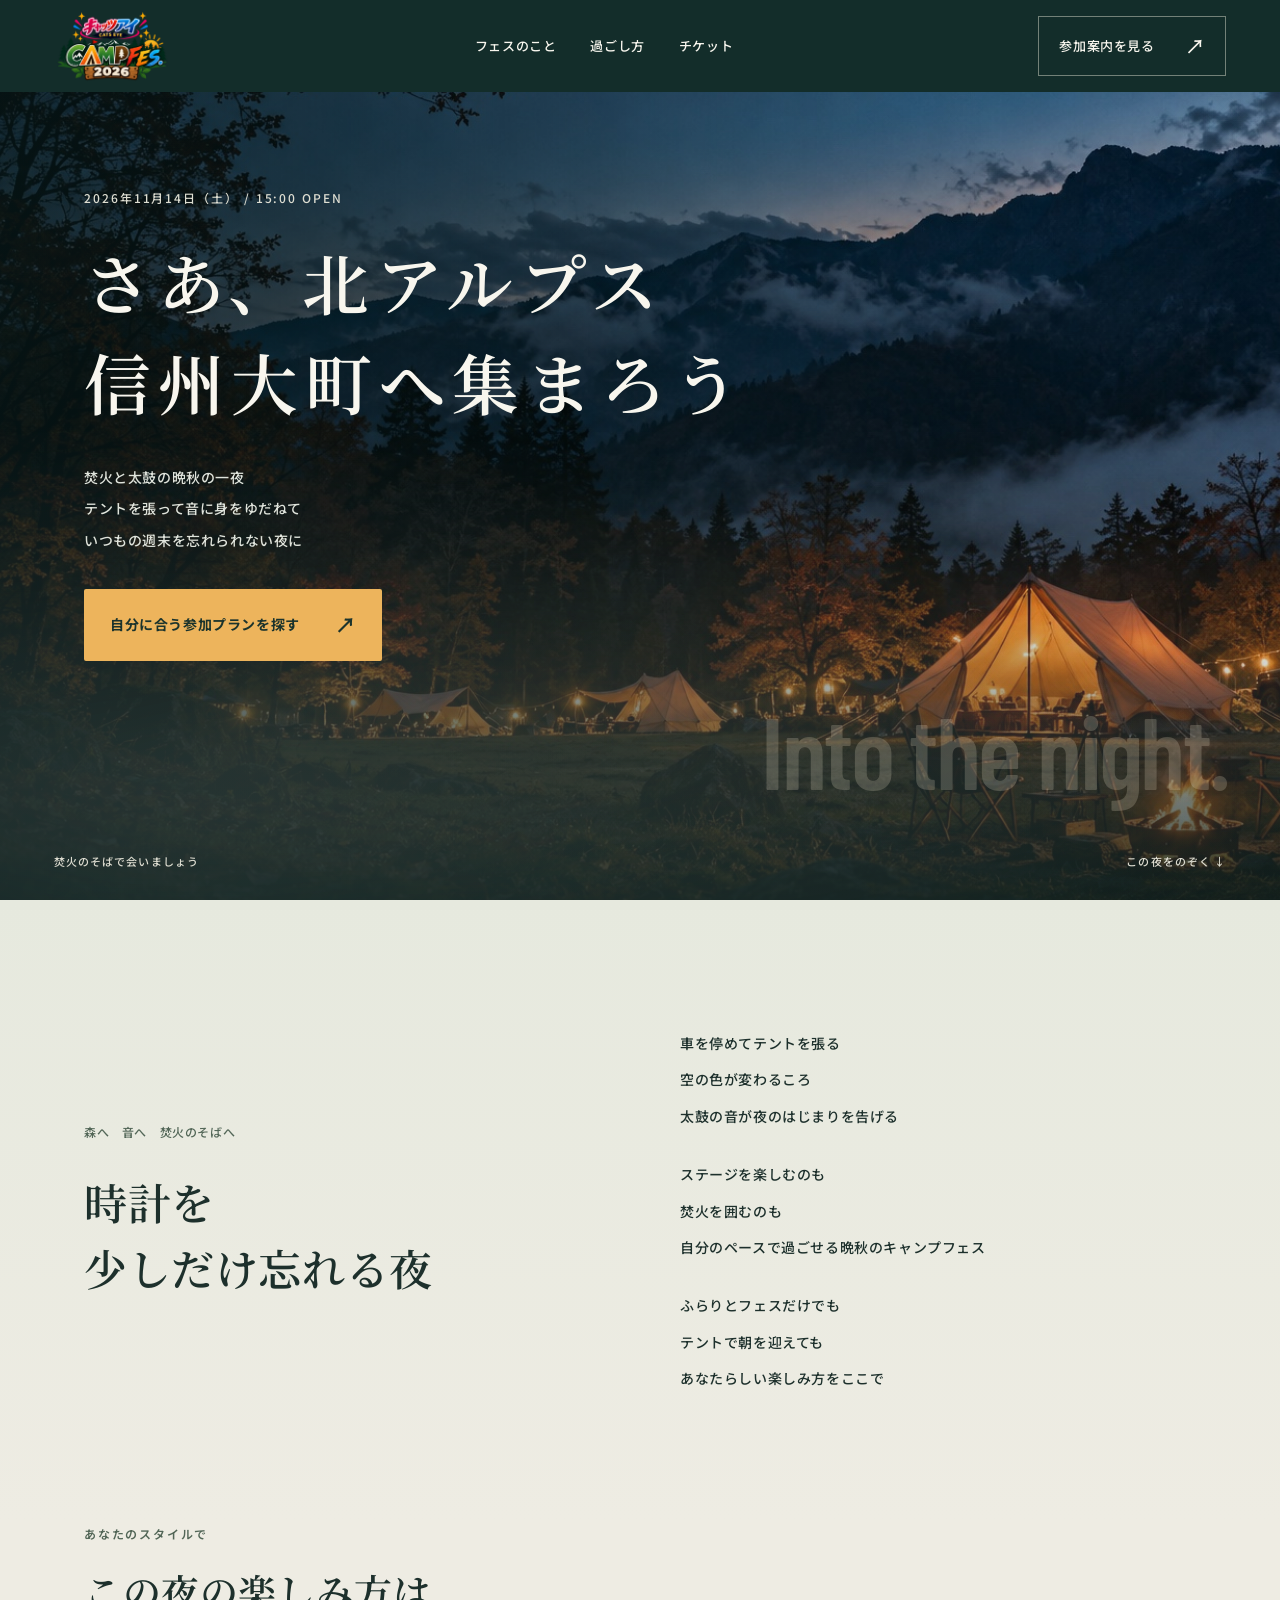
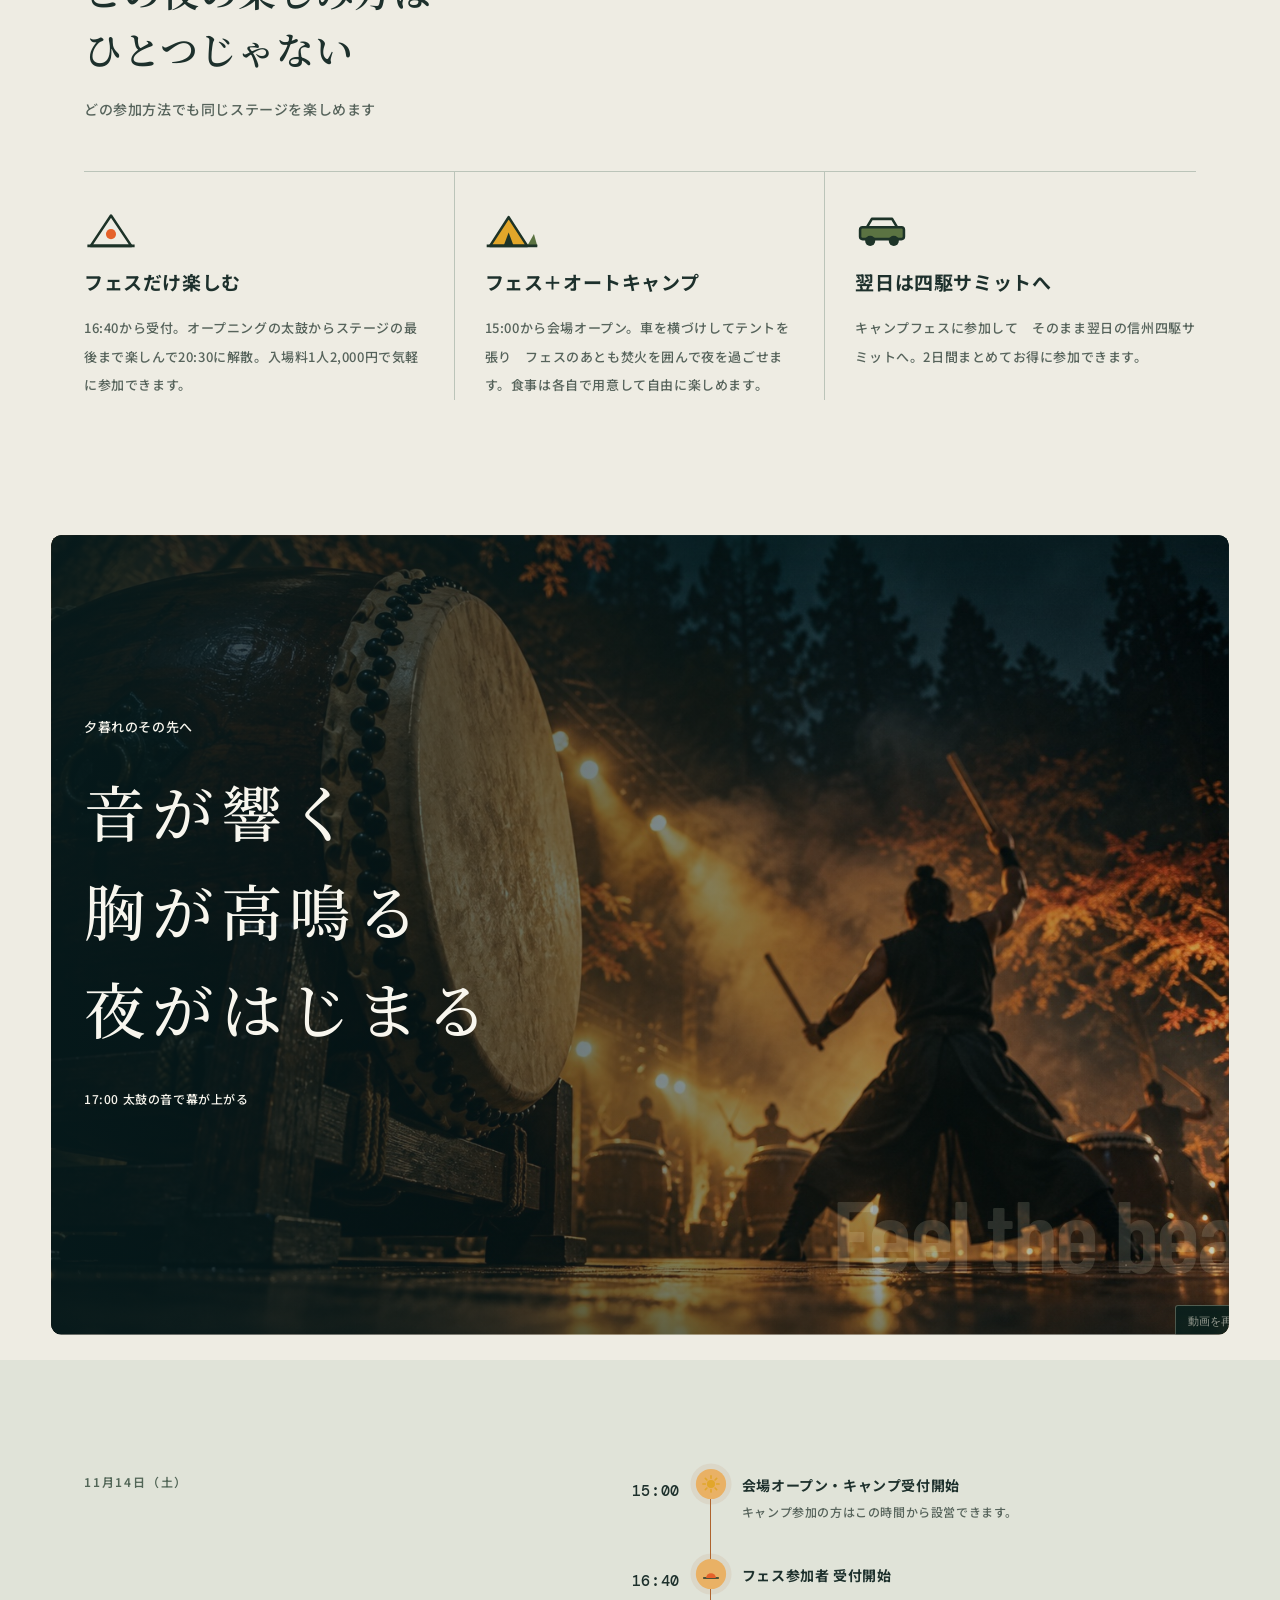
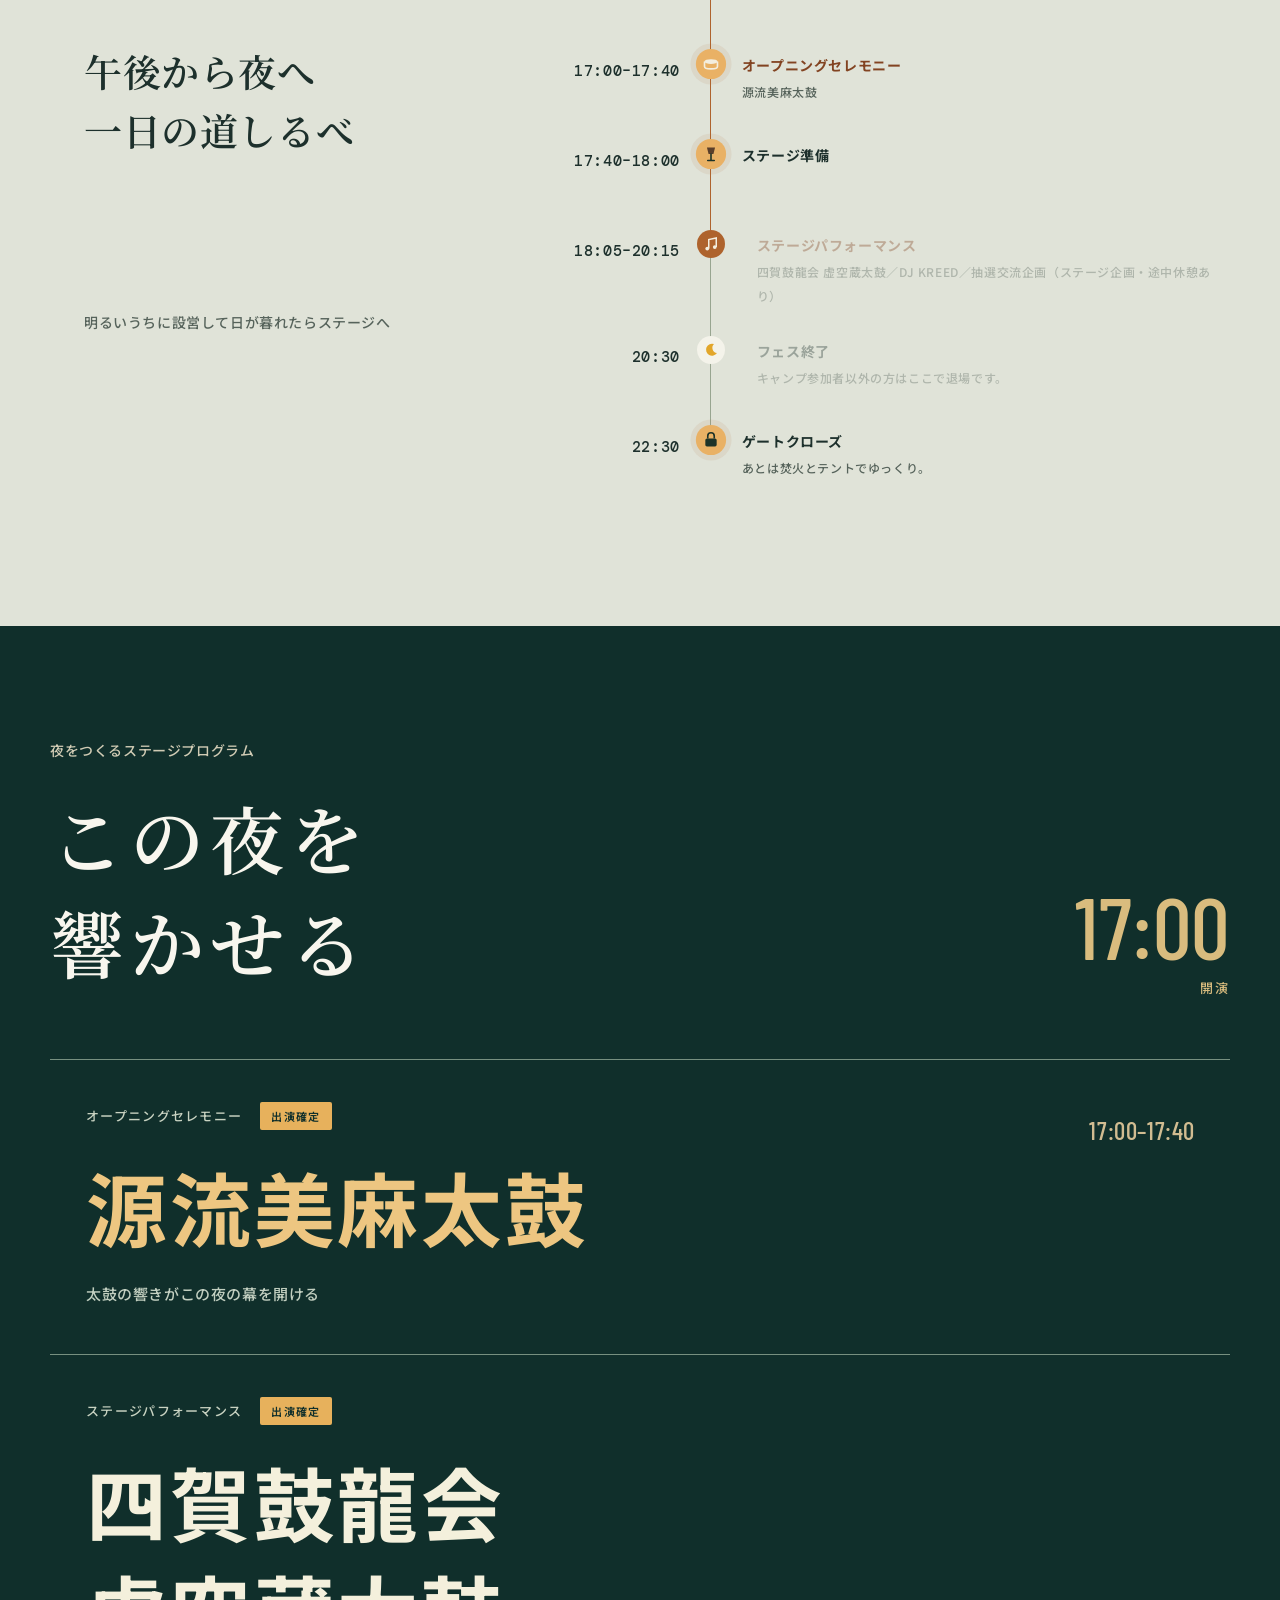
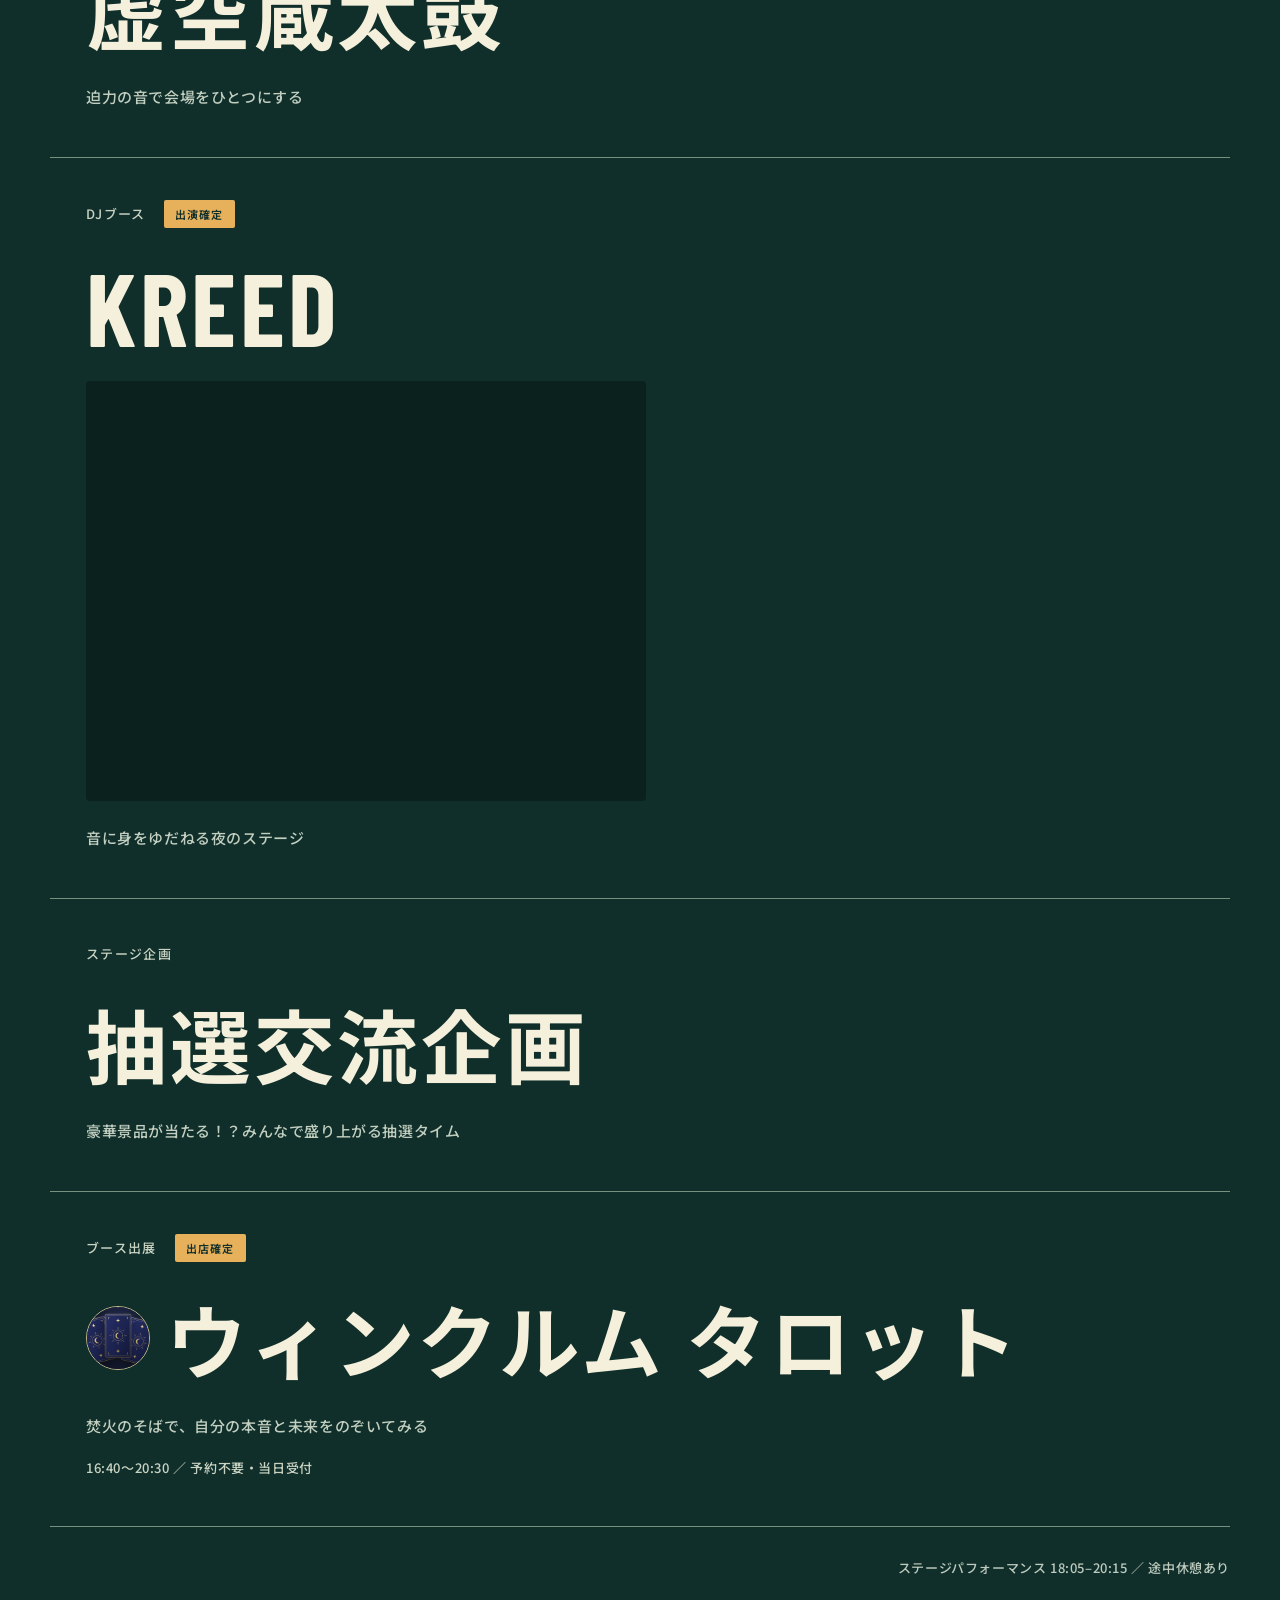
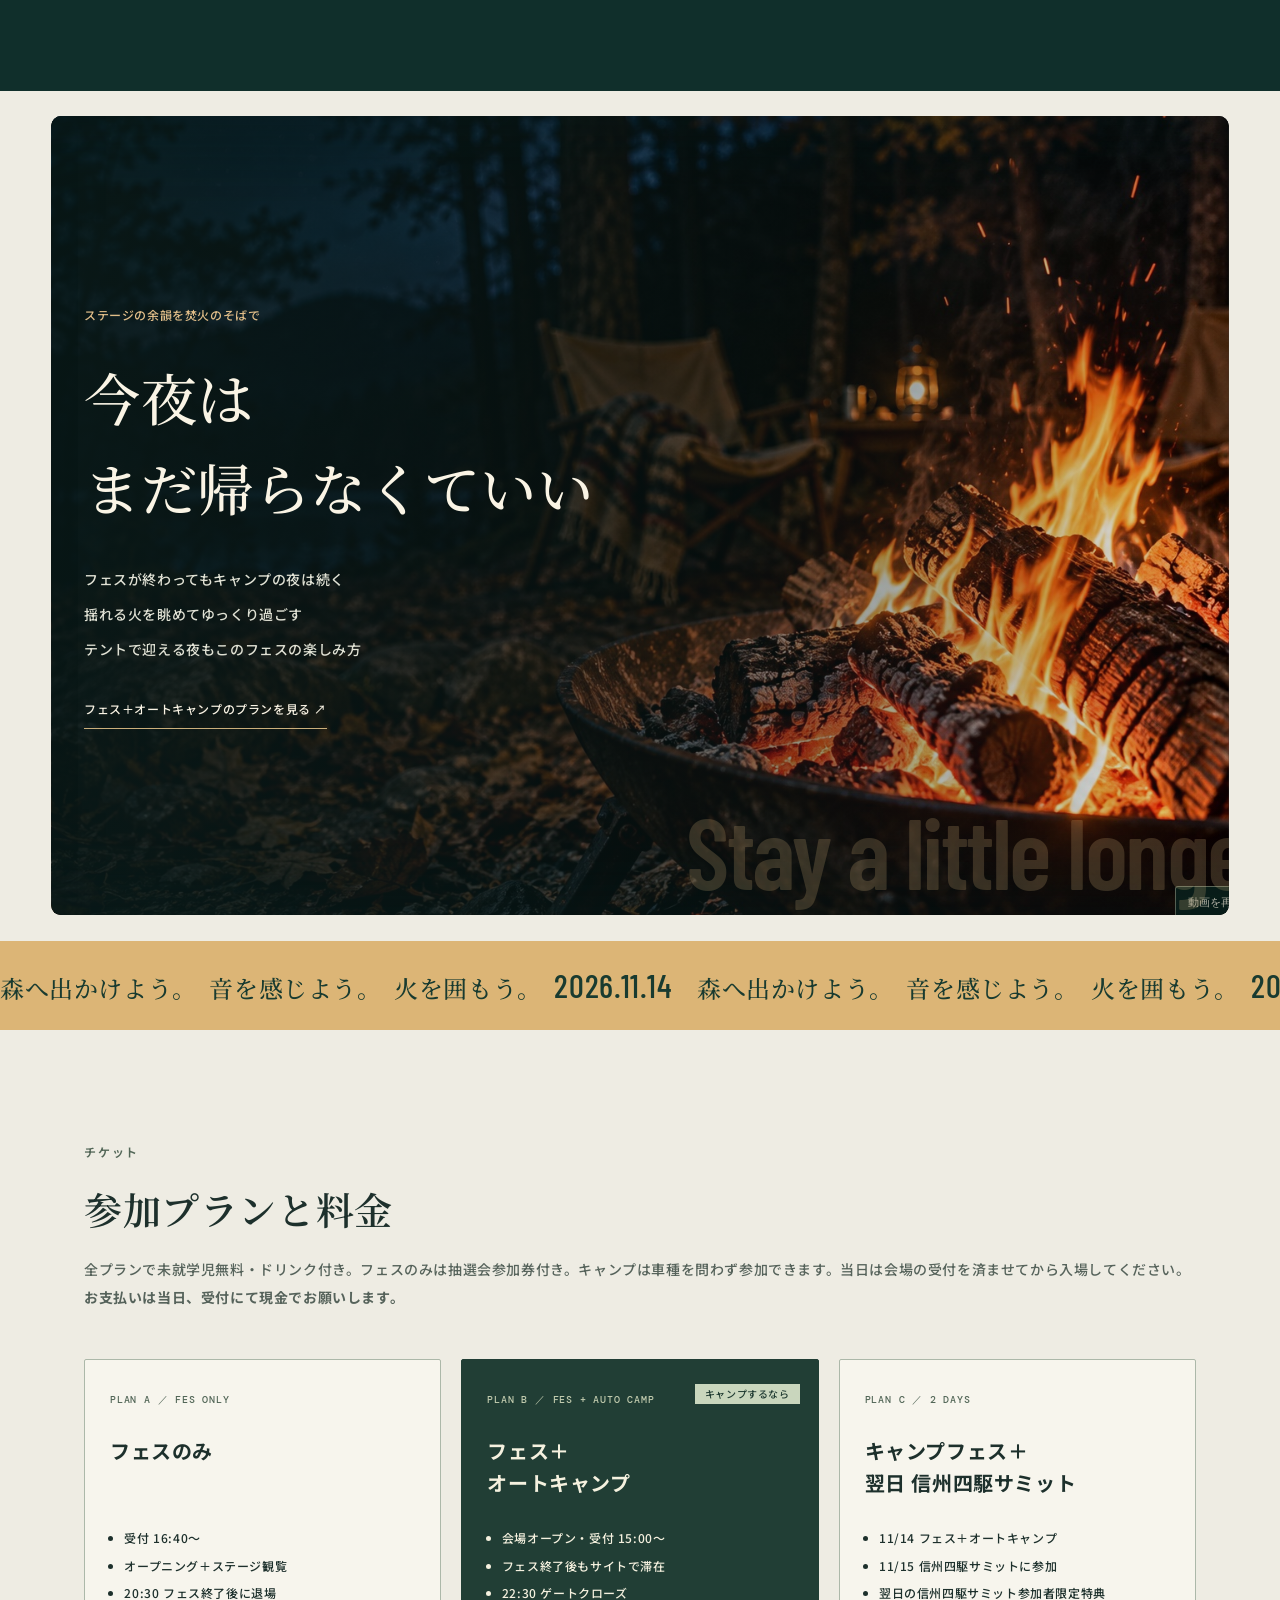
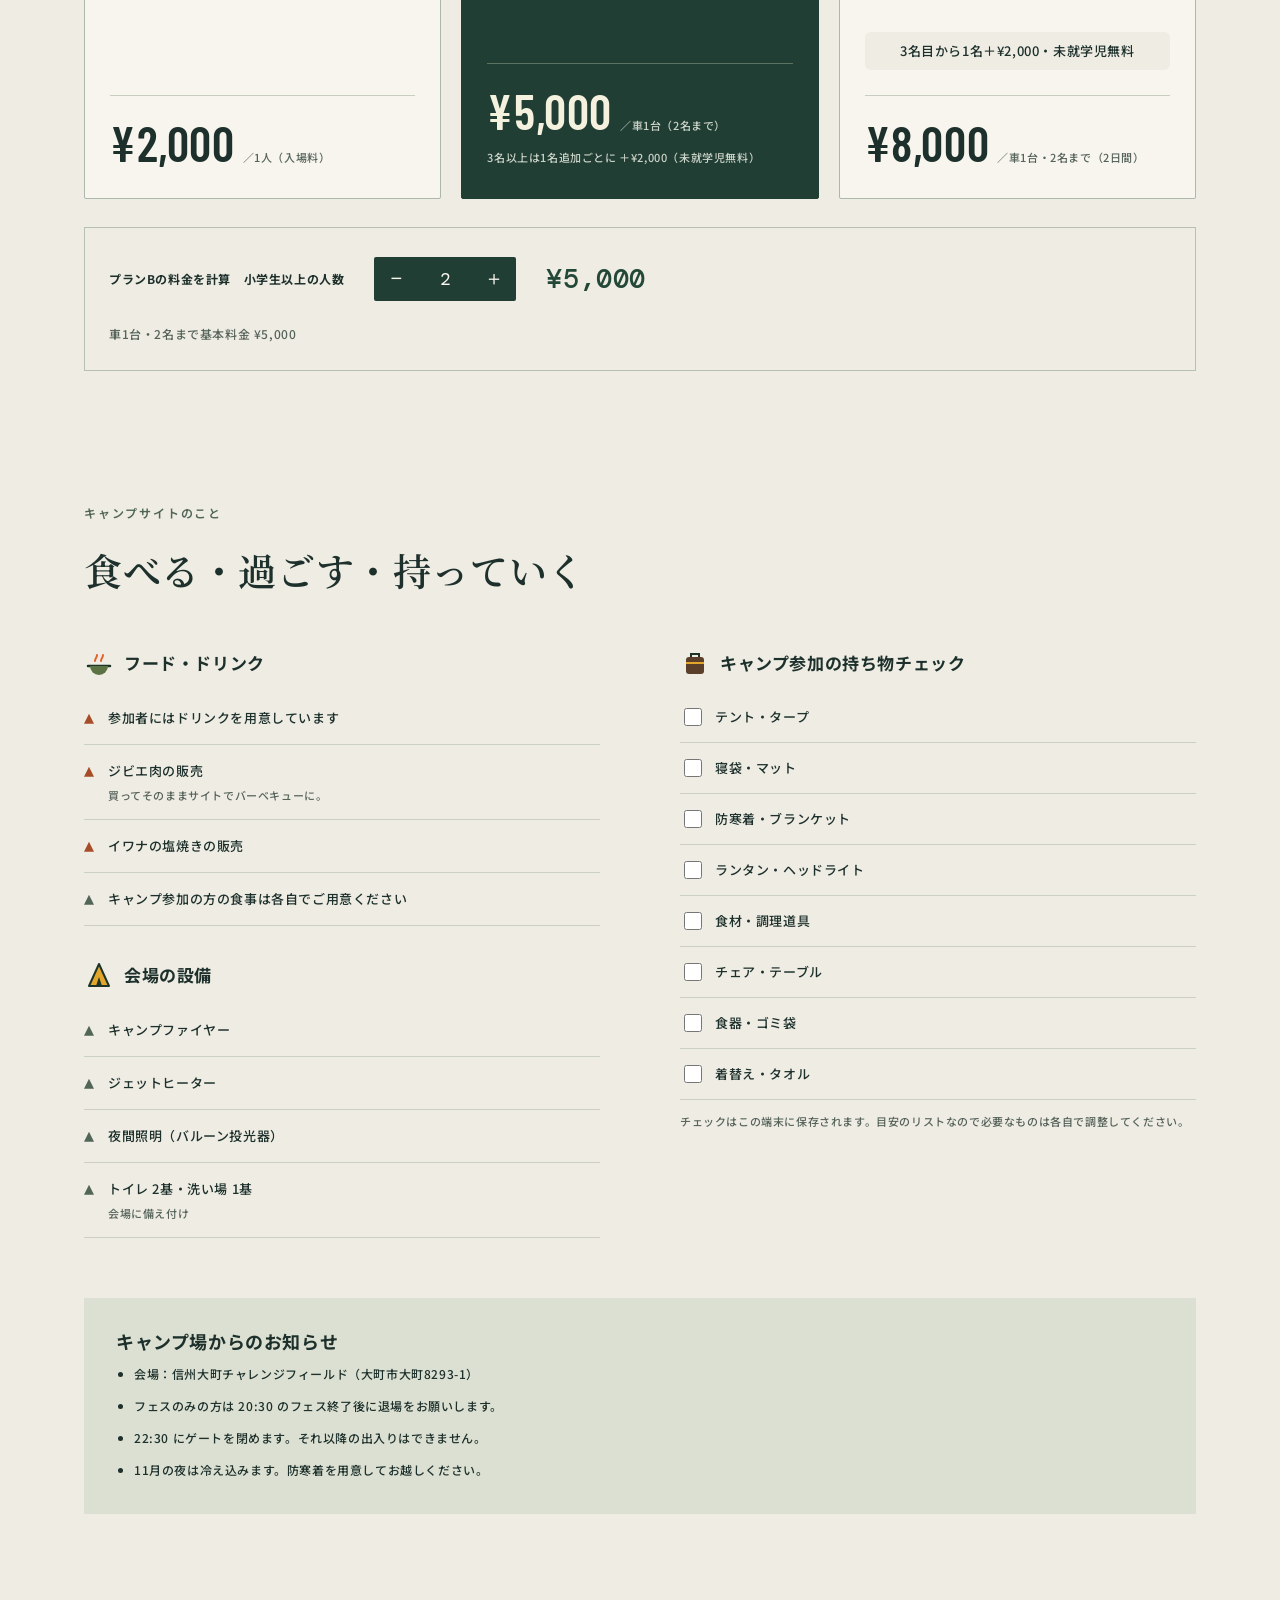
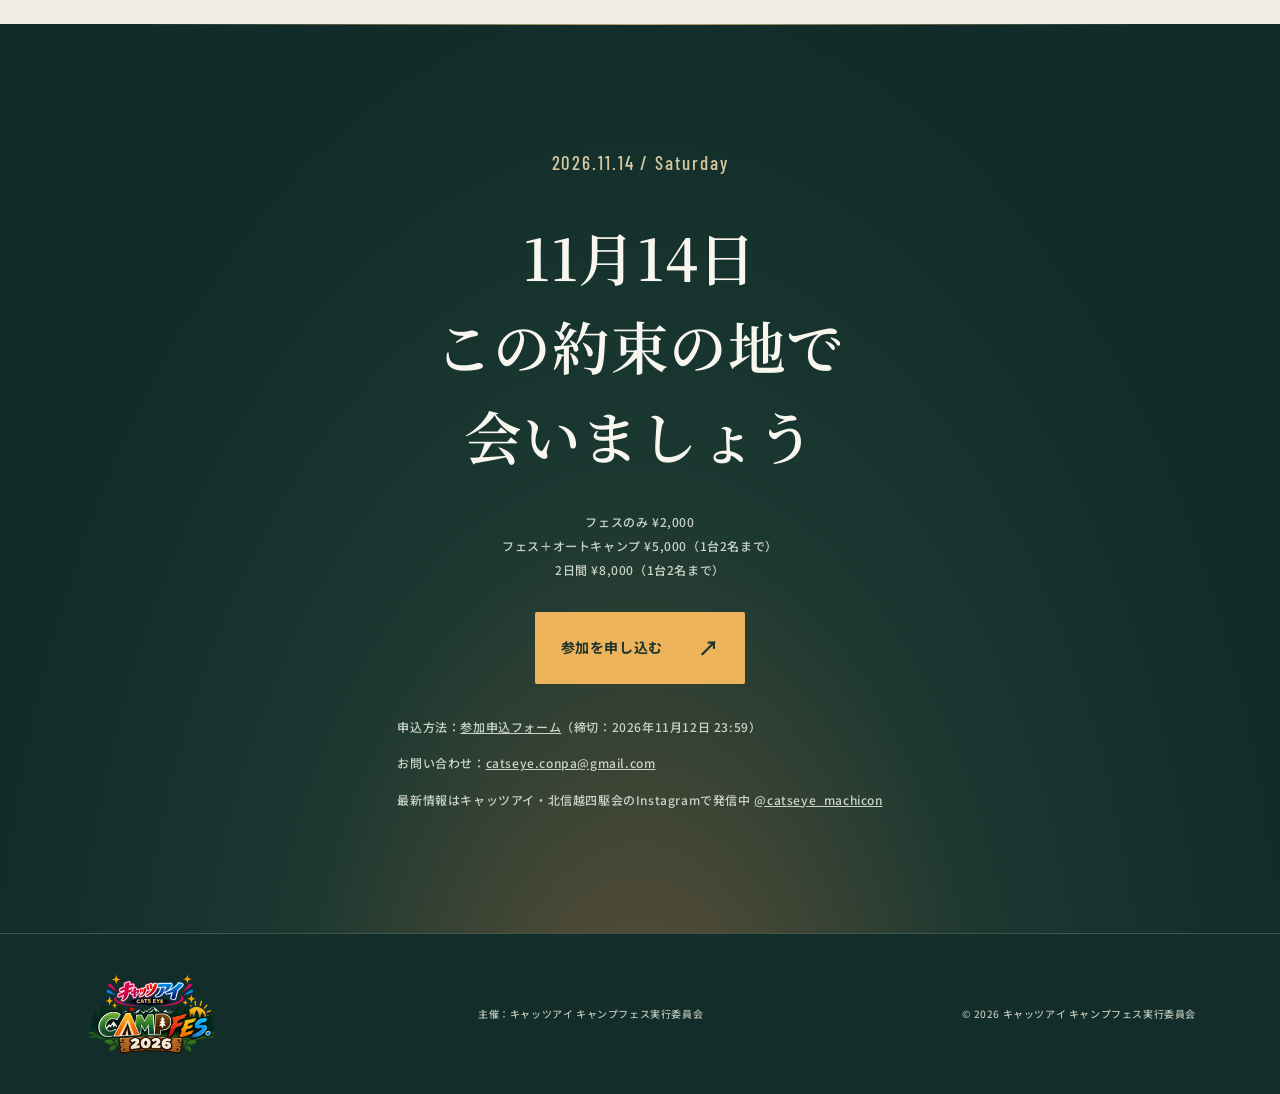
==== commit 766b2658: "ウィンクルムタロットの名前を1行表示にし、間にスペースを入れる Co-Authored-By: Claude Opus 5.5 <noreply@anthropic.com> Claude-Sessi" ====
--- a/index.html
+++ b/index.html
@@ -293,7 +293,7 @@
 @media(prefers-reduced-motion:reduce){.act-photos img{animation:none}.act-photos img:first-child{opacity:1}}
 
 /* ブース出展（タロット） */
-.stage-program .act-booth h3{word-break:keep-all}
+.stage-program .act-booth h3{white-space:nowrap;font-size:clamp(22px,6.3vw,84px)}
 .act-photos.single img{opacity:1;animation:card-breathe 9s ease-in-out infinite alternate}
 @keyframes card-breathe{from{transform:scale(1) translateY(0);filter:brightness(.95)}to{transform:scale(1.05) translateY(-6px);filter:brightness(1.08)}}
 .booth-menu{list-style:none;margin:20px 0 0;padding:0;display:grid;grid-template-columns:repeat(2,minmax(0,1fr));max-width:560px;border-top:1px solid #779080}
@@ -433,7 +433,7 @@
       <article class="act"><div class="act-meta"><span>ステージパフォーマンス</span><strong>出演確定</strong></div><h3>四賀鼓龍会<br>虚空蔵太鼓</h3><p class="jp">迫力の音で<wbr>会場をひとつにする</p></article>
       <article class="act act-dj"><div class="act-meta"><span>DJブース</span><strong>出演確定</strong></div><h3>KREED</h3><div class="act-photos" role="img" aria-label="DJ KREEDの演奏の様子"><img src="assets/kreed-1.jpg" alt="" width="1200" height="900" loading="lazy"><img src="assets/kreed-2.jpg" alt="" width="570" height="426" loading="lazy"></div><p class="jp">音に身をゆだねる<wbr>夜のステージ</p></article>
       <article class="act"><div class="act-meta"><span>ステージ企画</span></div><h3>抽選交流企画</h3><p class="jp">豪華景品が当たる！？<wbr>みんなで盛り上がる<wbr>抽選タイム</p></article>
-      <article class="act act-booth"><div class="act-meta"><span>ブース出展</span><strong>出店確定</strong></div><div class="booth-head"><img class="booth-icon" src="assets/tarot.jpg" alt="" width="960" height="720" loading="lazy"><h3>ウィンクルム<wbr>タロット</h3></div><p class="jp">焚火のそばで、<wbr>自分の本音と未来を<wbr>のぞいてみる</p><p class="booth-note">16:40〜20:30 ／ 予約不要・当日受付</p></article>
+      <article class="act act-booth"><div class="act-meta"><span>ブース出展</span><strong>出店確定</strong></div><div class="booth-head"><img class="booth-icon" src="assets/tarot.jpg" alt="" width="960" height="720" loading="lazy"><h3>ウィンクルム&nbsp;タロット</h3></div><p class="jp">焚火のそばで、<wbr>自分の本音と未来を<wbr>のぞいてみる</p><p class="booth-note">16:40〜20:30 ／ 予約不要・当日受付</p></article>
     </div>
     <p class="program-note">ステージパフォーマンス 18:05–20:15 ／ 途中休憩あり</p>
   </div>
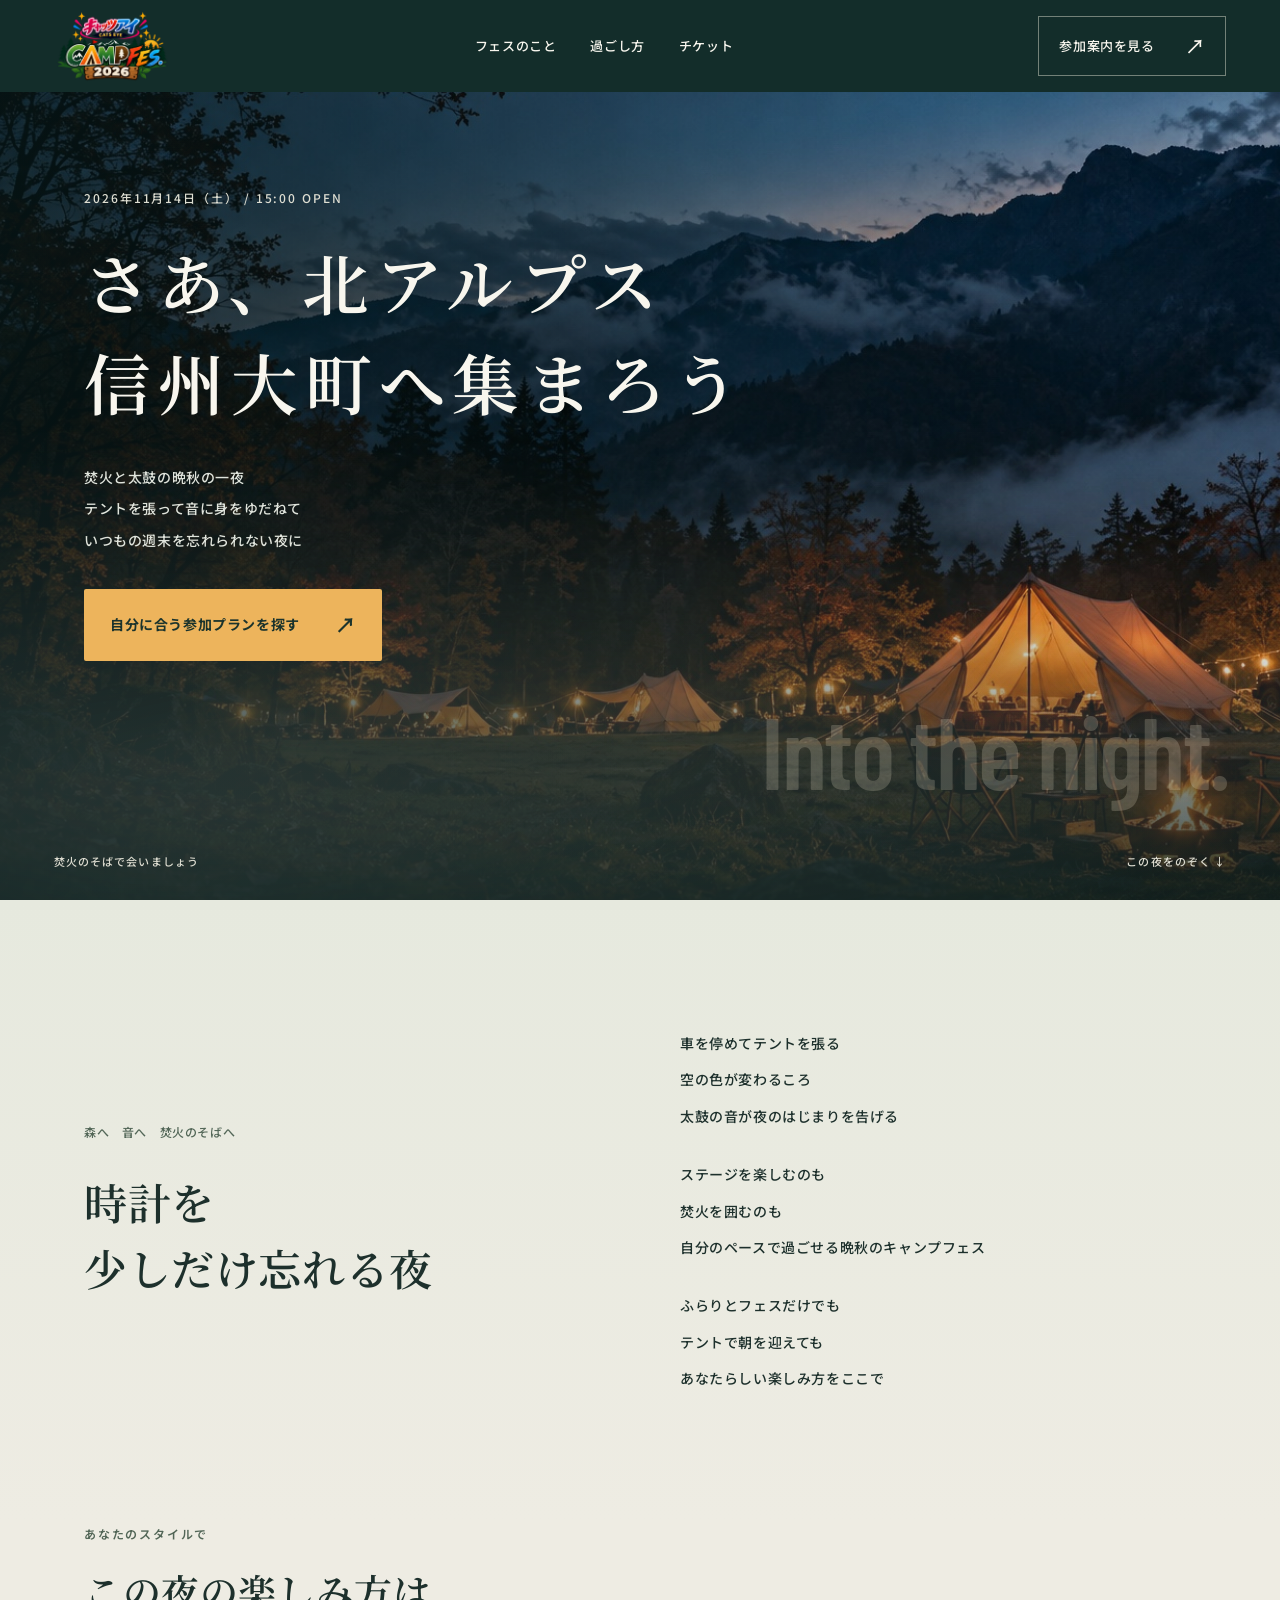
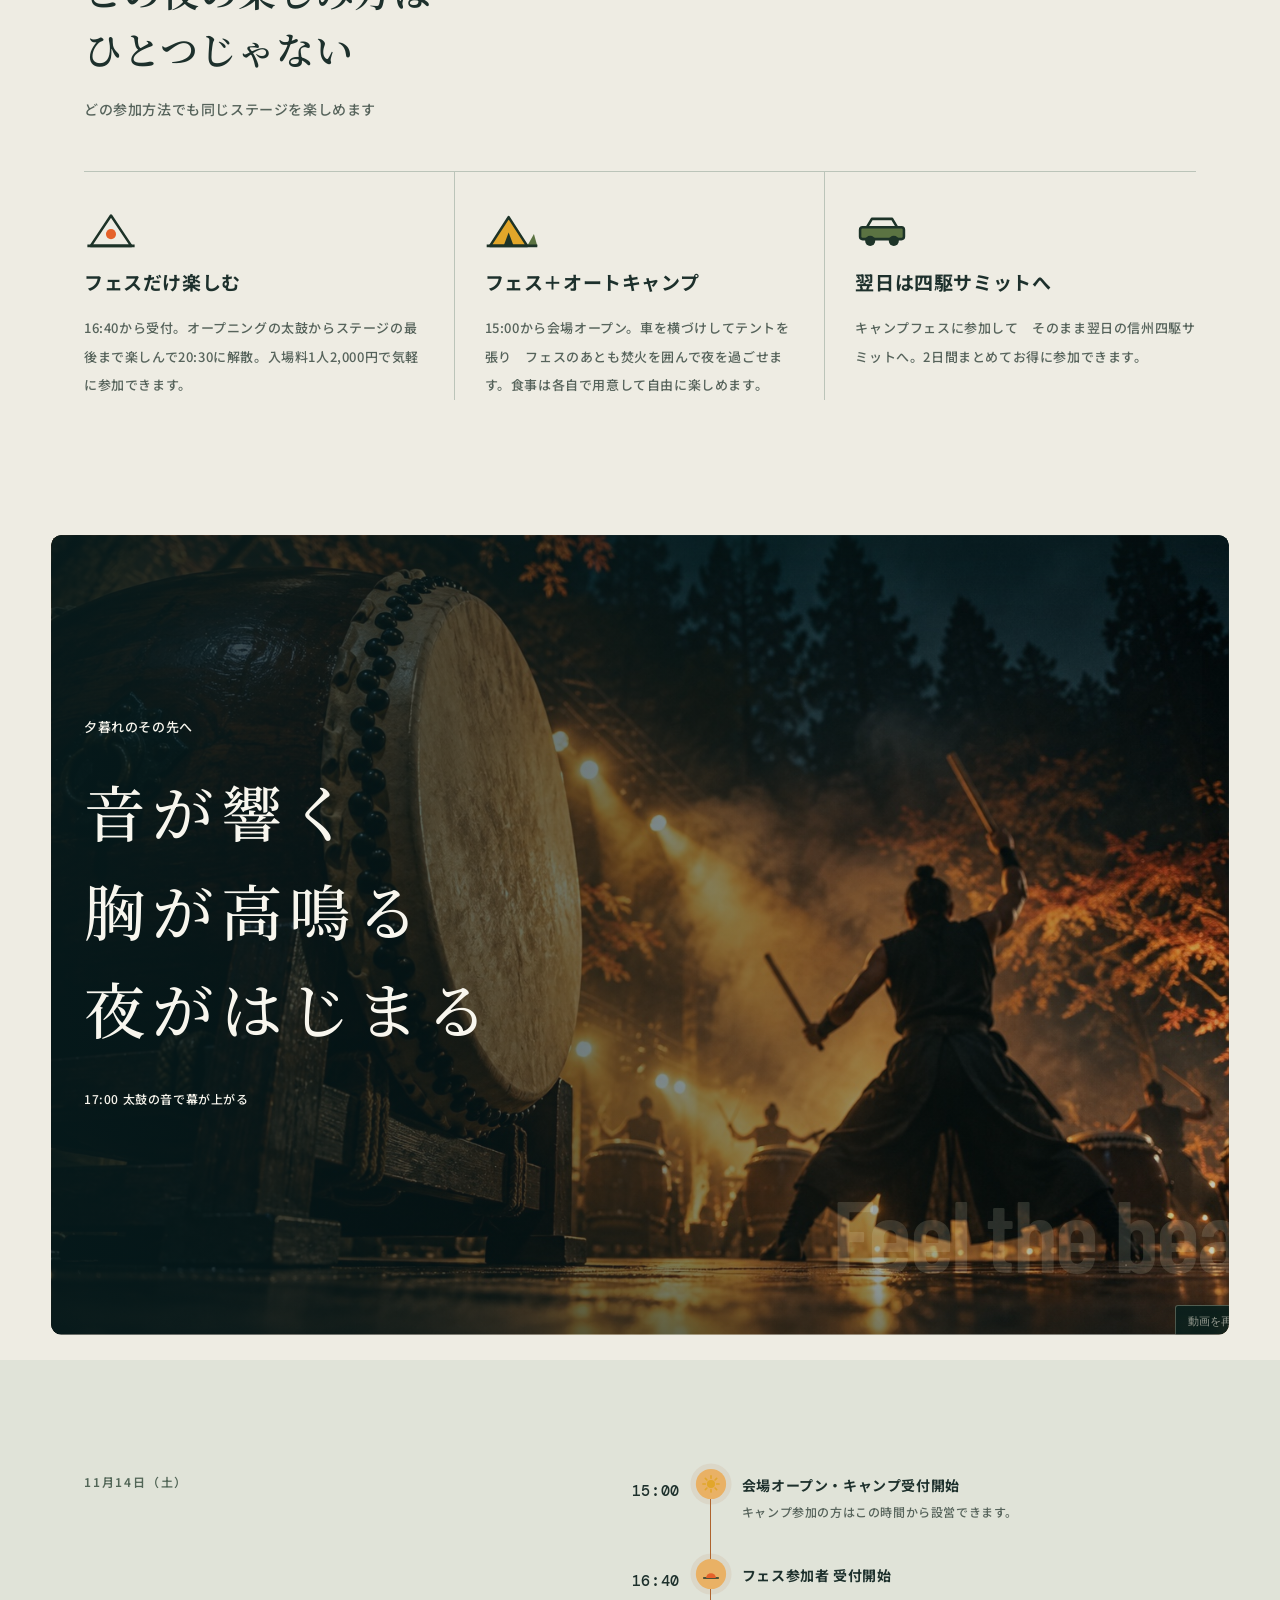
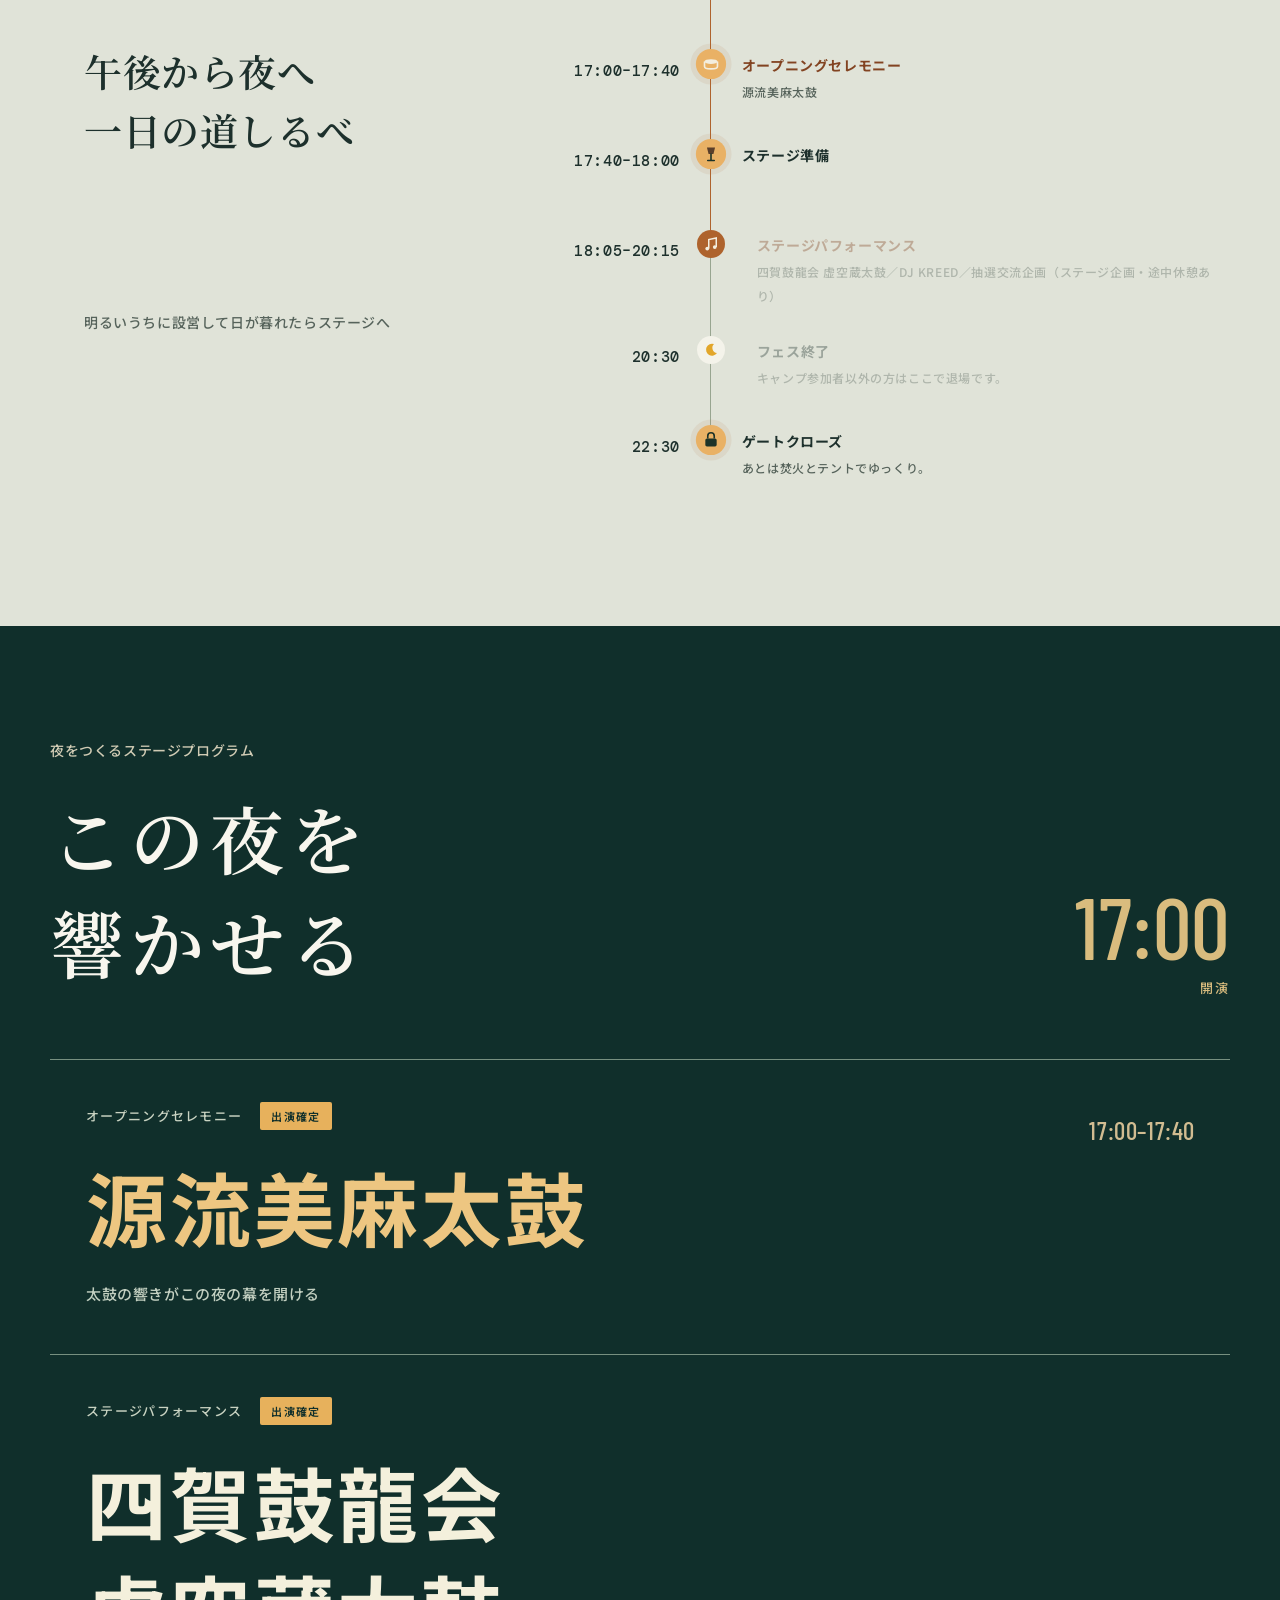
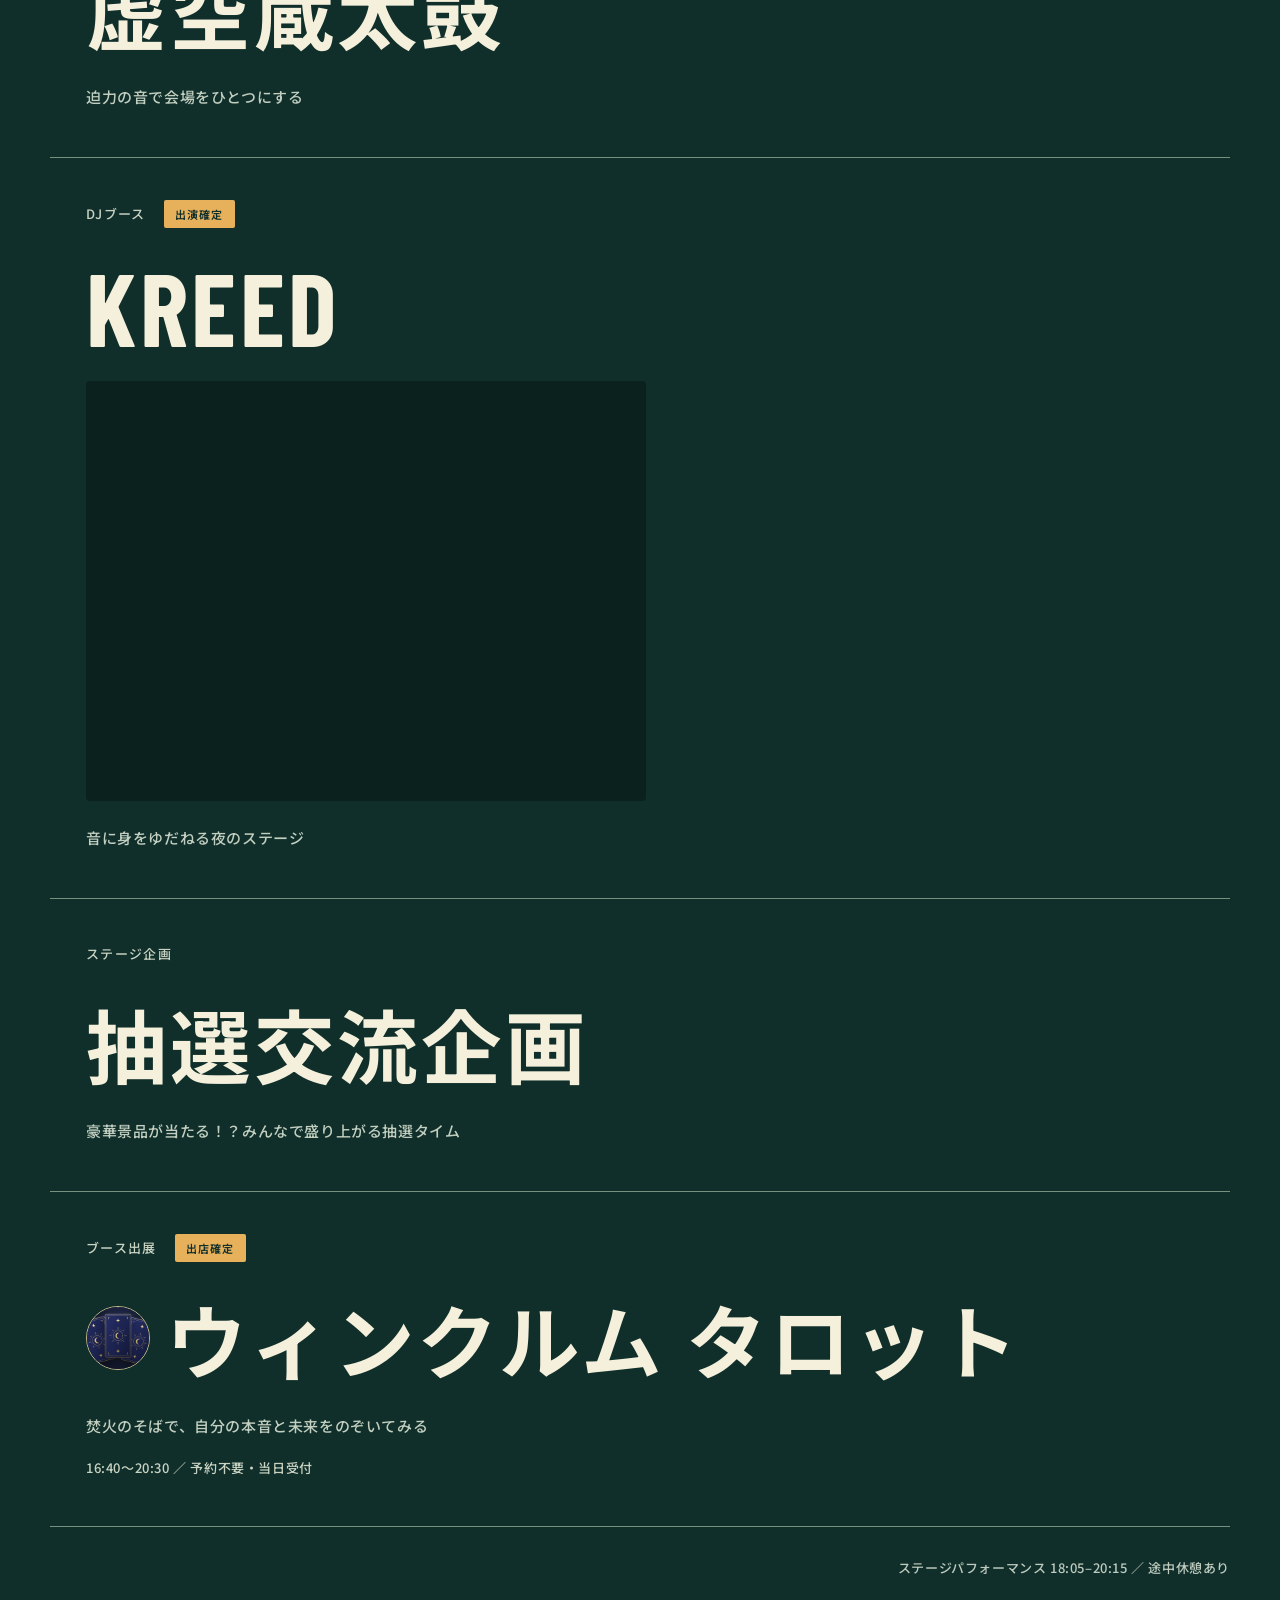
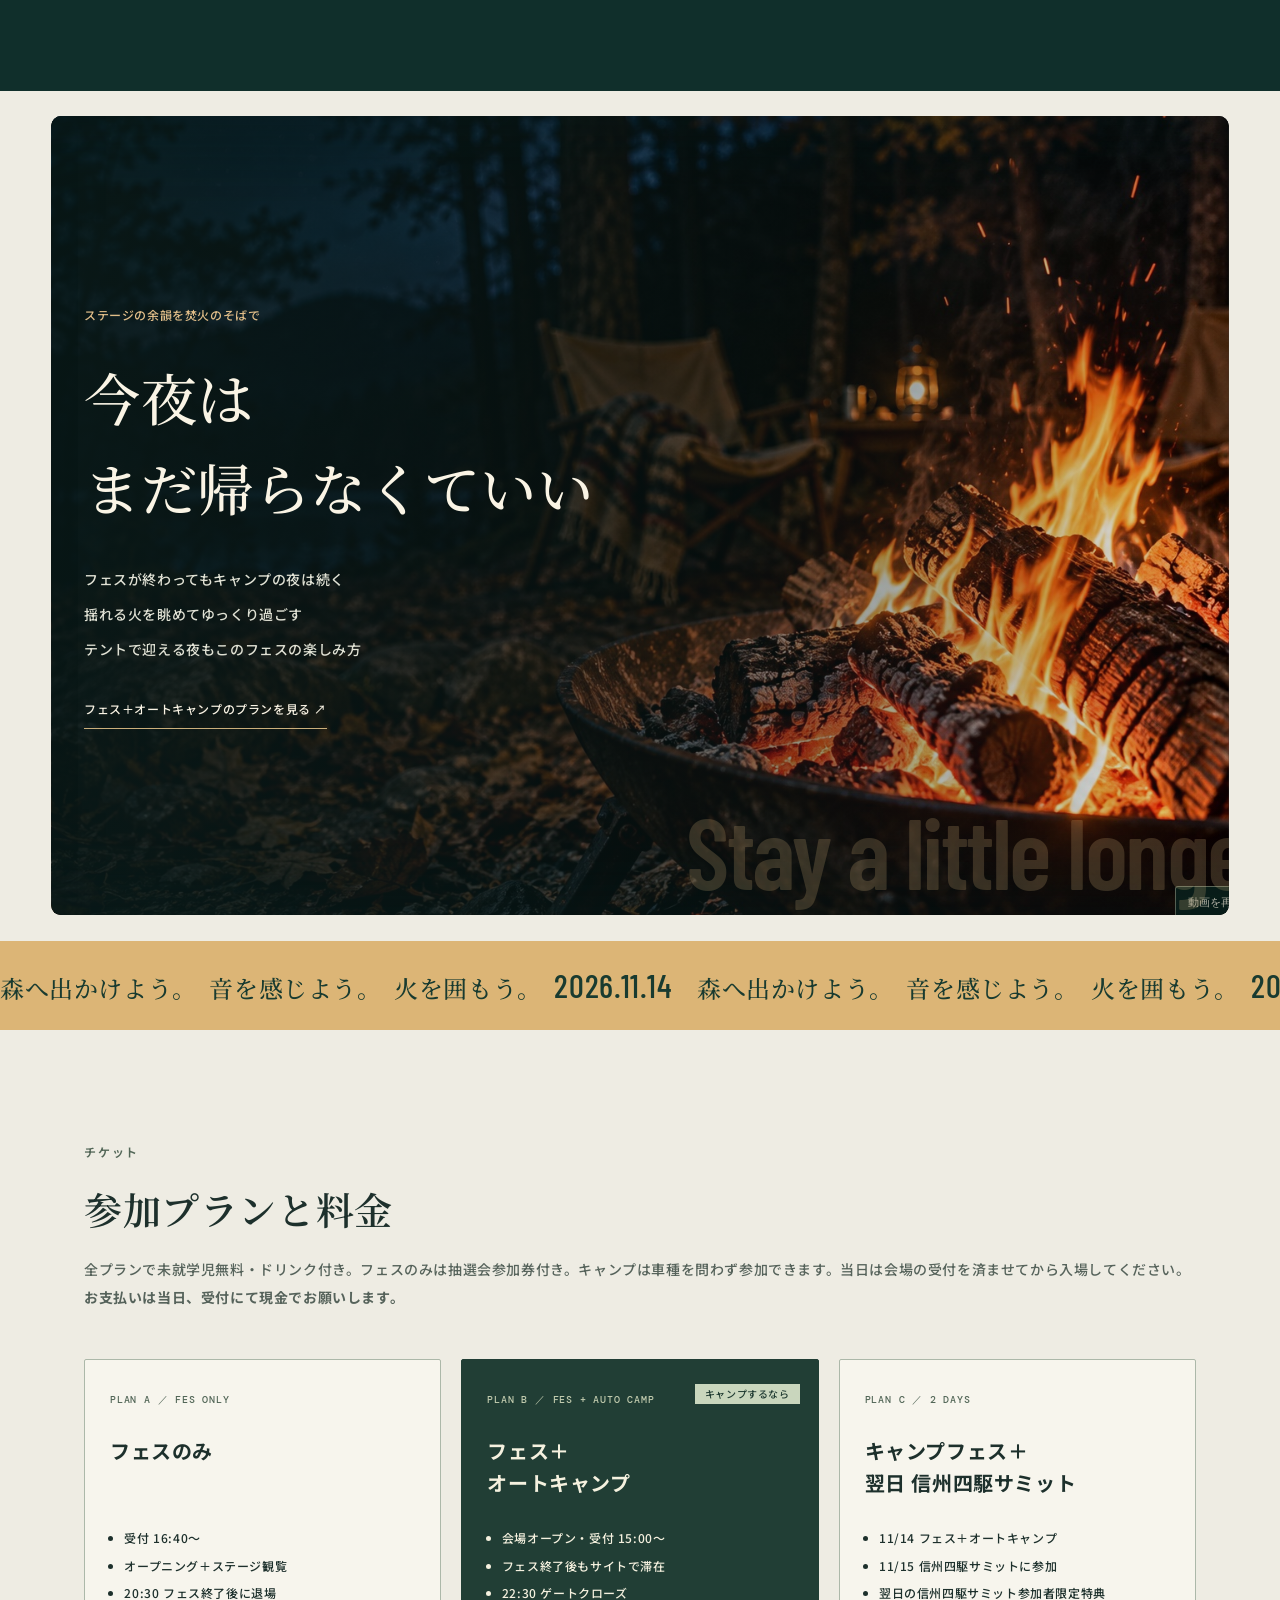
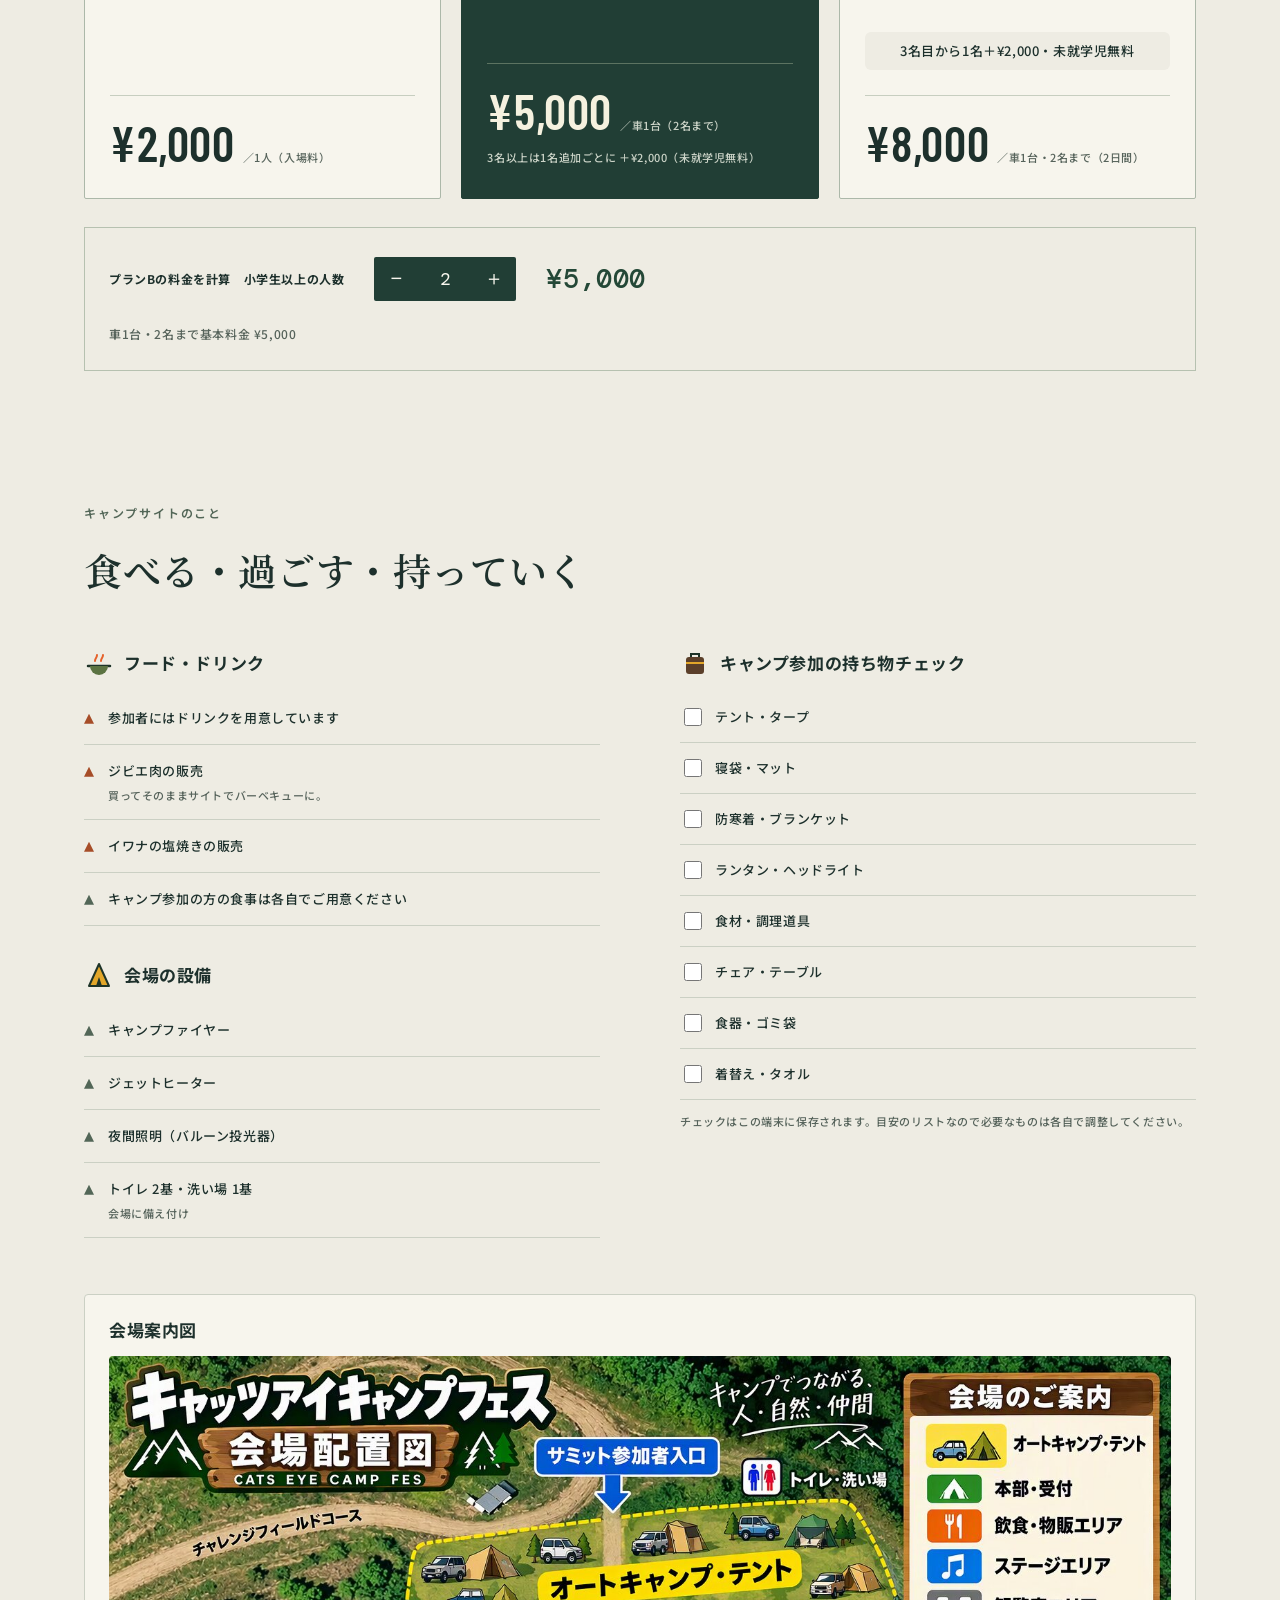
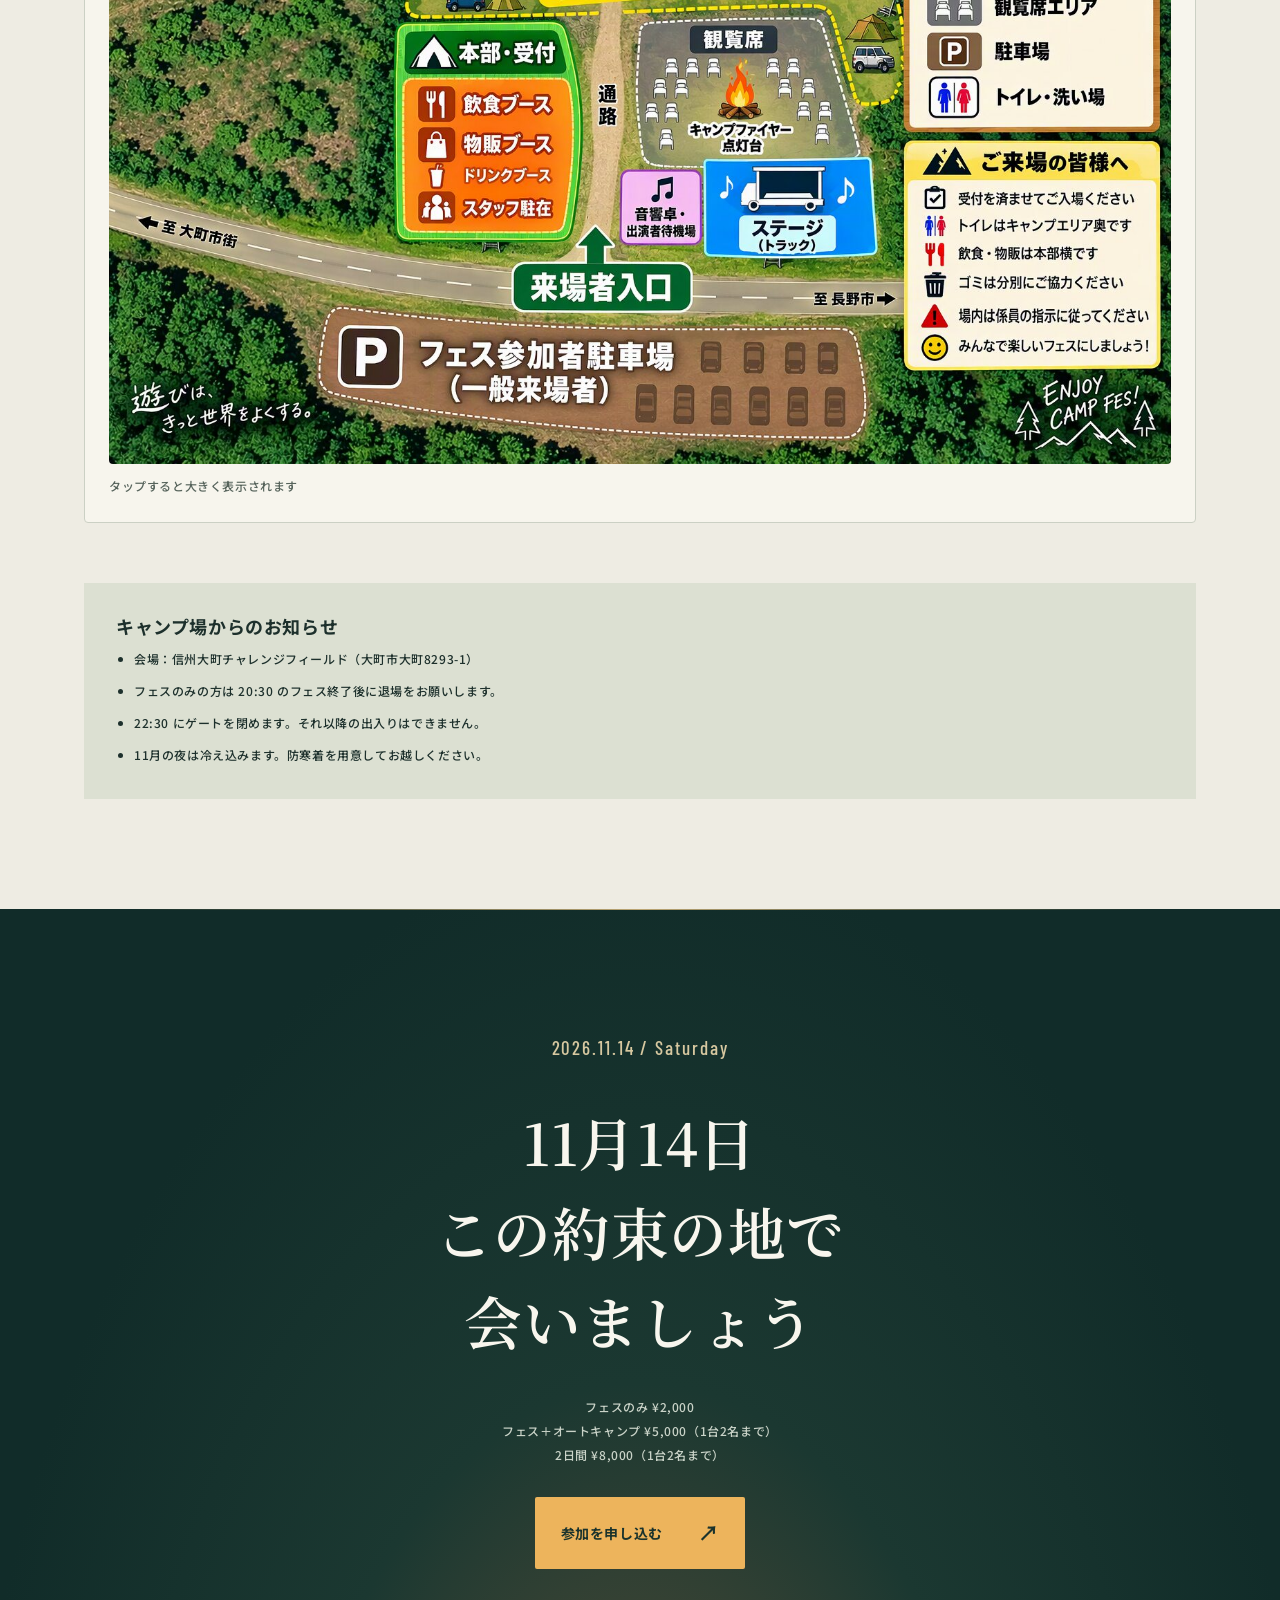
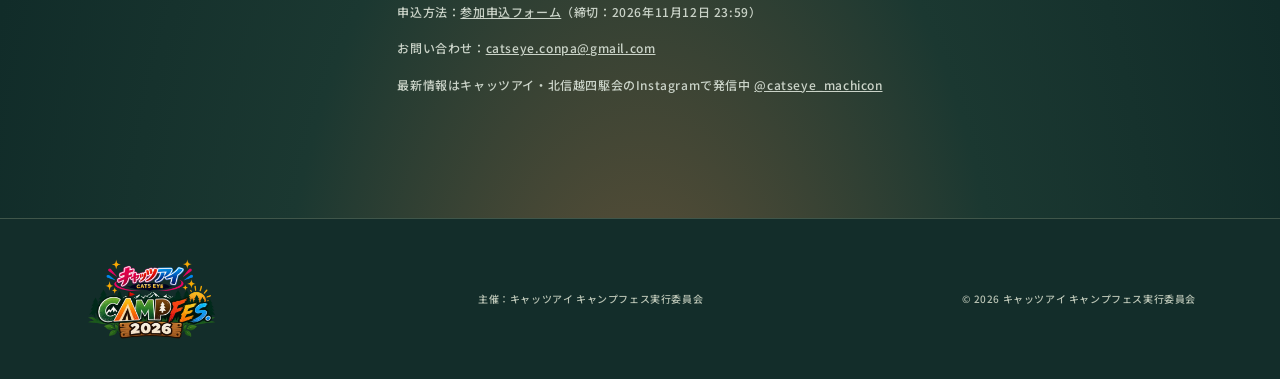
==== commit 0147991b: "持ち物チェックの下に会場案内図を別枠で追加（タップで拡大） Co-Authored-By: Claude Opus 5.5 <noreply@anthropic.com> Claude-Session" ====
--- a/index.html
+++ b/index.html
@@ -307,6 +307,12 @@
 .booth-icon{flex:none;width:64px;height:64px;border-radius:50%;object-fit:cover;border:1px solid #c5b88c;animation:card-breathe 9s ease-in-out infinite alternate}
 @media(max-width:640px){.booth-icon{width:52px;height:52px}}
 @media(prefers-reduced-motion:reduce){.booth-icon{animation:none}}
+.venue-map{margin-top:56px;padding:24px;background:#f7f5ed;border:1px solid #cbd0c4;border-radius:4px}
+.venue-map .subh{margin-bottom:16px}
+.venue-map a{display:block;border-radius:4px;overflow:hidden}
+.venue-map img{display:block;width:100%;height:auto}
+.map-note{margin-top:10px!important;font-size:12px;color:var(--ink-mute)}
+@media(max-width:640px){.venue-map{padding:16px;margin-top:40px}}
 </style>
 </head>
 <body>
@@ -540,7 +546,8 @@
       </div>
     </div>
 
-    <div class="board">
+    <div class="venue-map"><h3 class="subh">会場案内図</h3><a href="assets/venue-map.jpg" target="_blank" rel="noopener"><img src="assets/venue-map.jpg" alt="会場配置図：来場者入口の正面に本部・受付と飲食・物販ブース、右手にステージと観覧席・キャンプファイヤー、奥にオートキャンプ・テントエリアとトイレ・洗い場、道路を挟んだ手前にフェス参加者駐車場" width="1536" height="1024" loading="lazy"></a><p class="map-note">タップすると大きく表示されます</p></div>
+<div class="board">
       <h3>キャンプ場からのお知らせ</h3>
       <ul>
         <li>会場：信州大町チャレンジフィールド（大町市大町8293-1）</li>
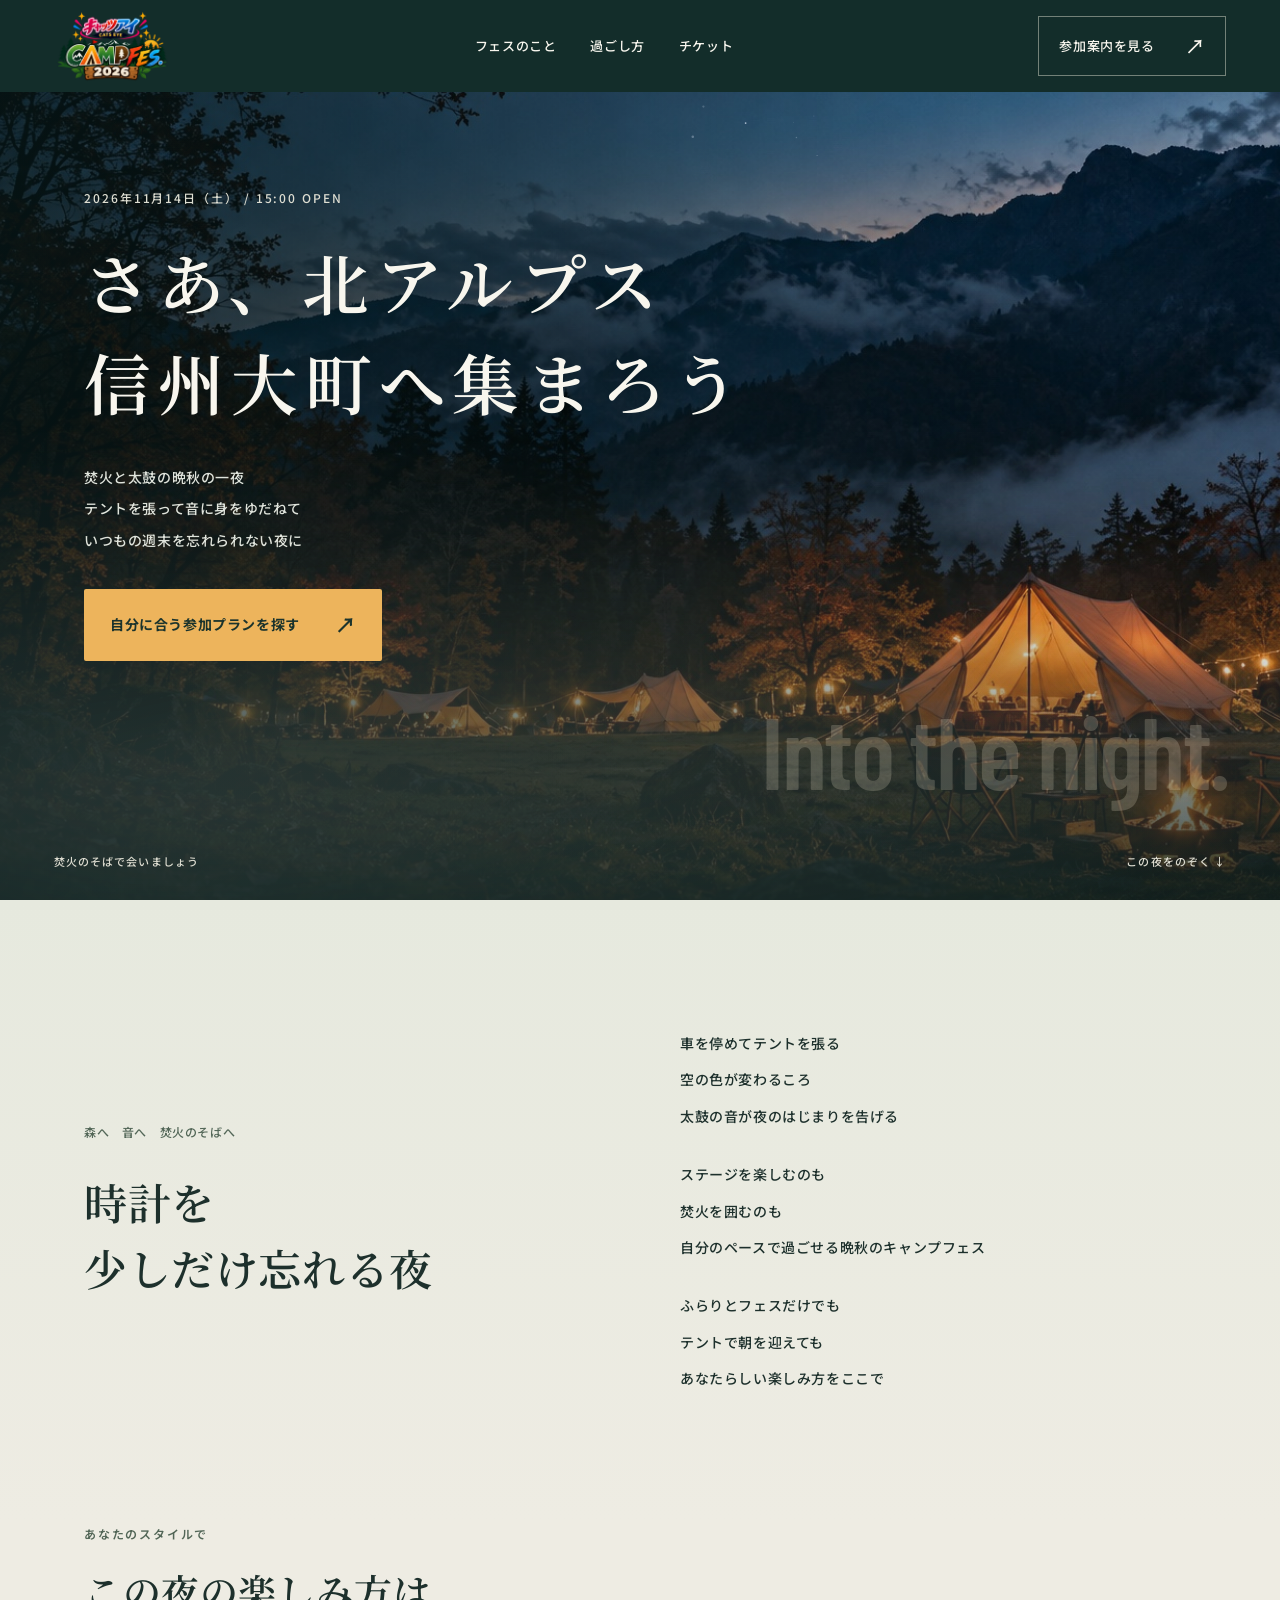
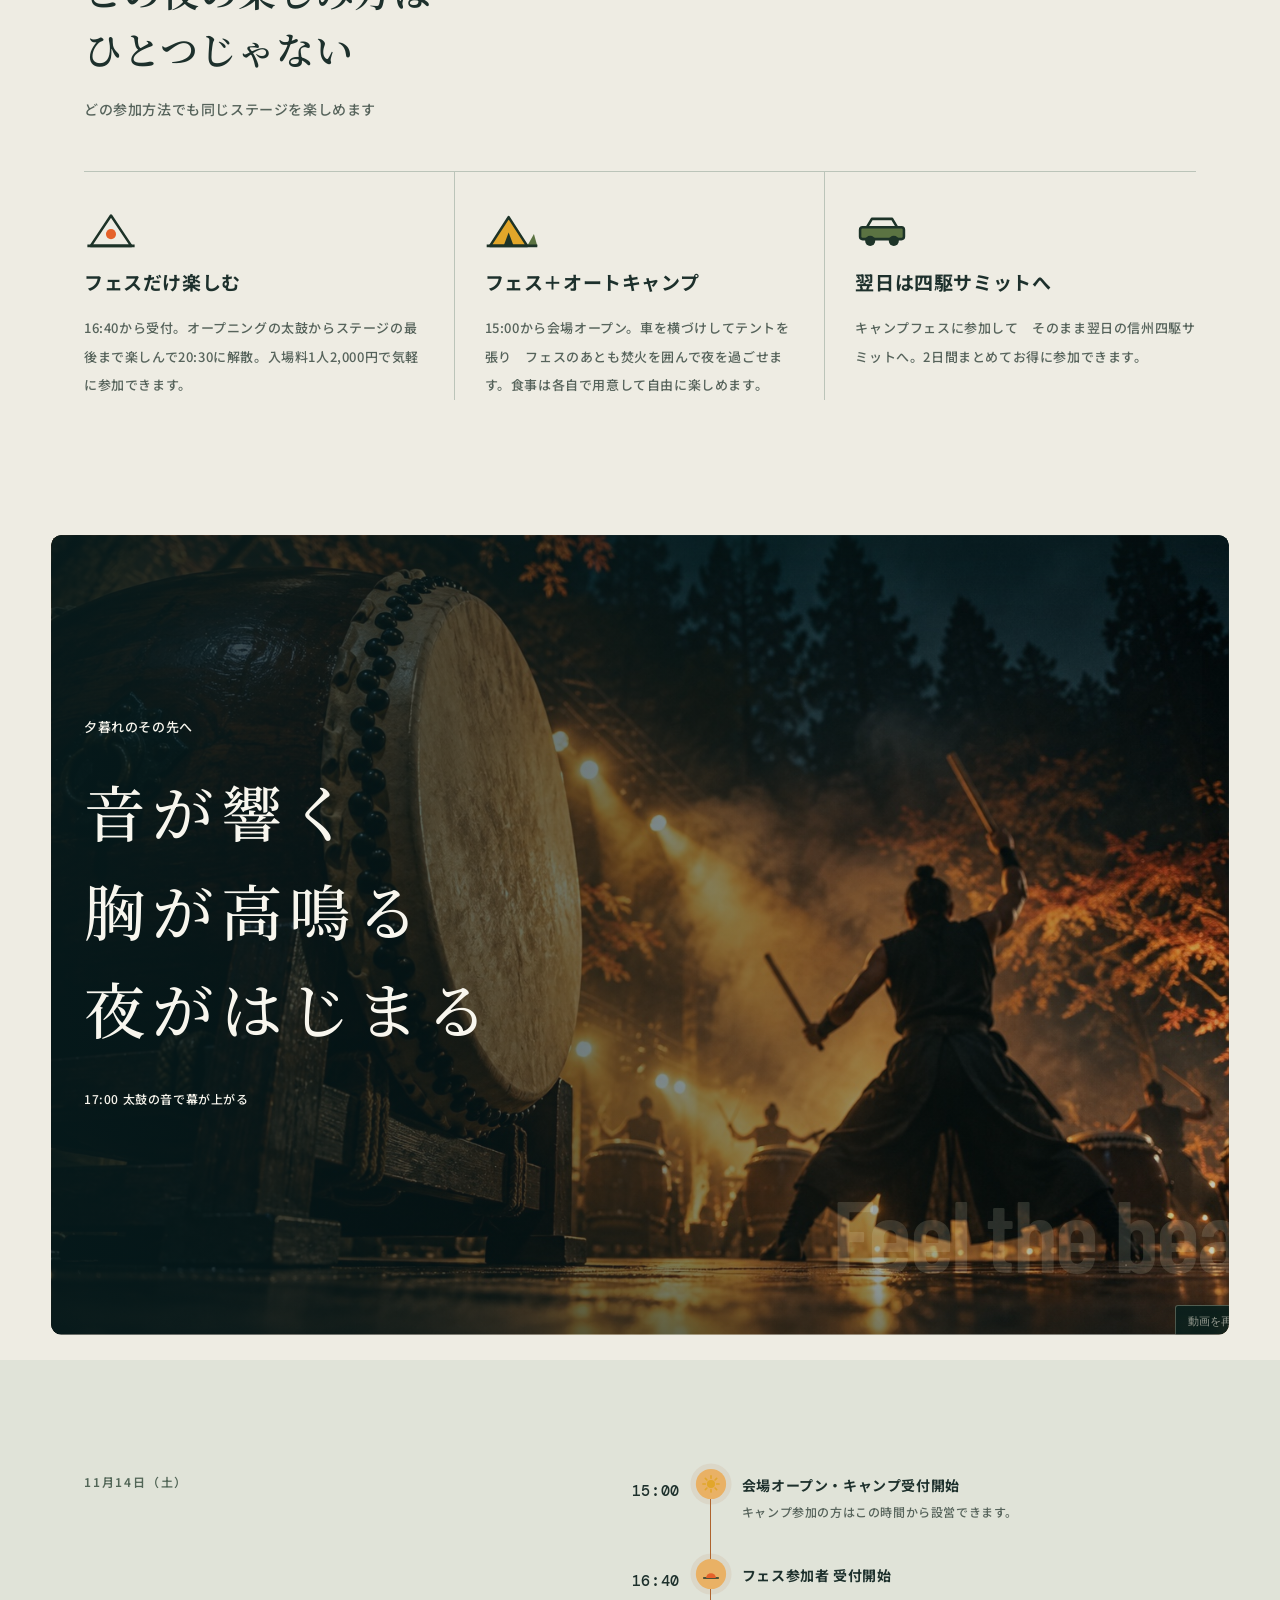
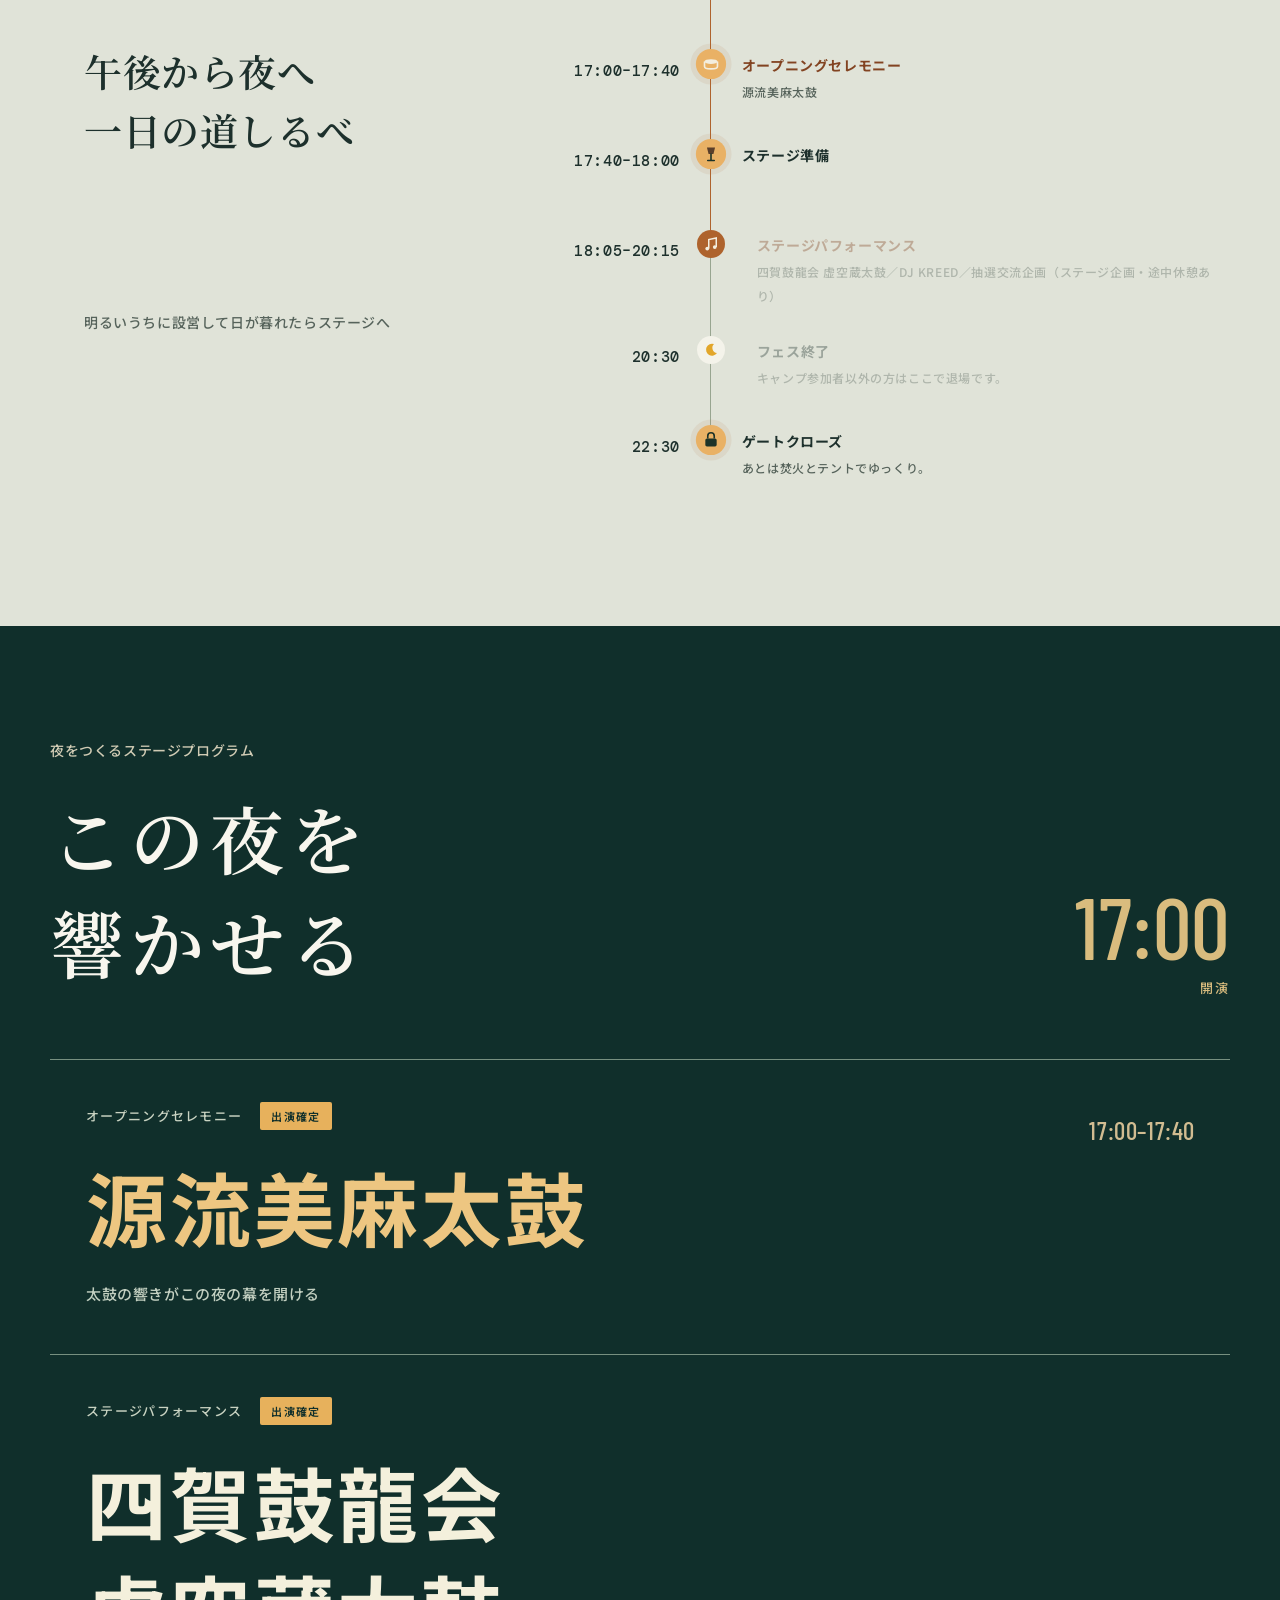
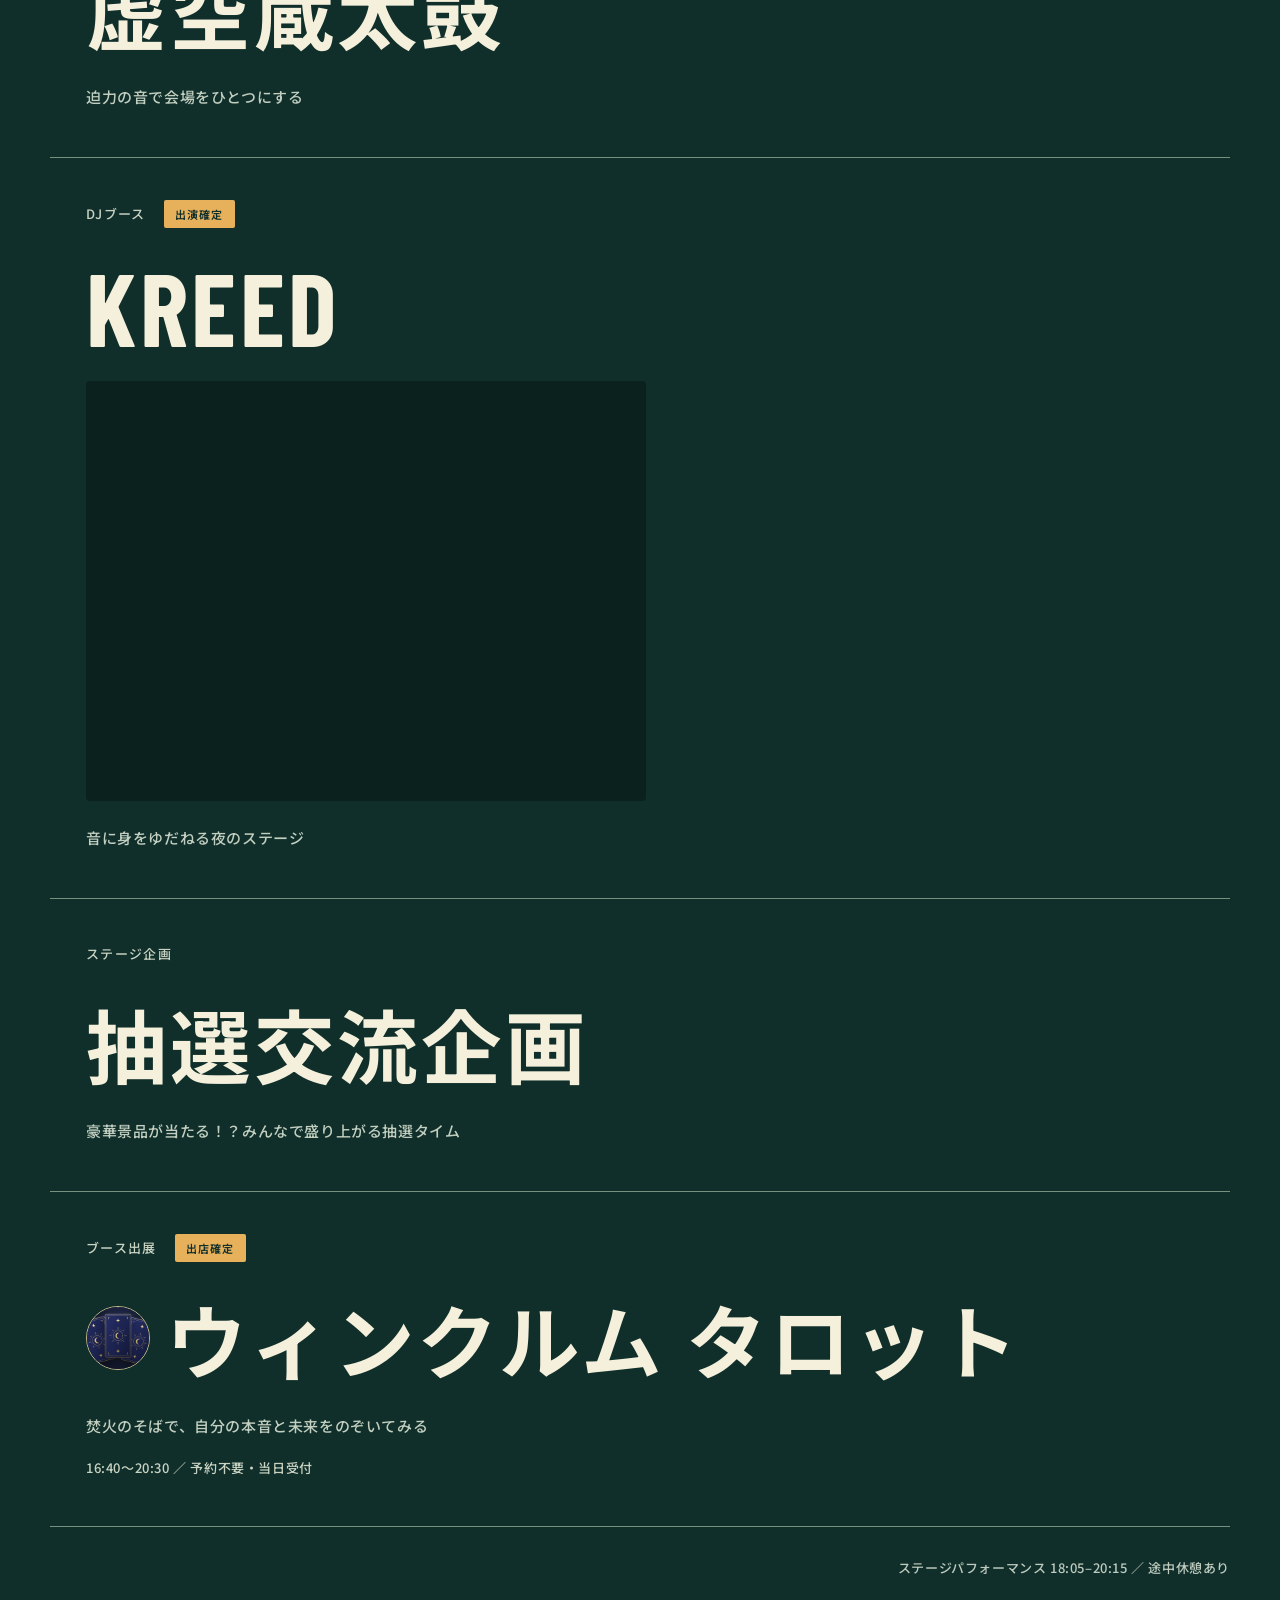
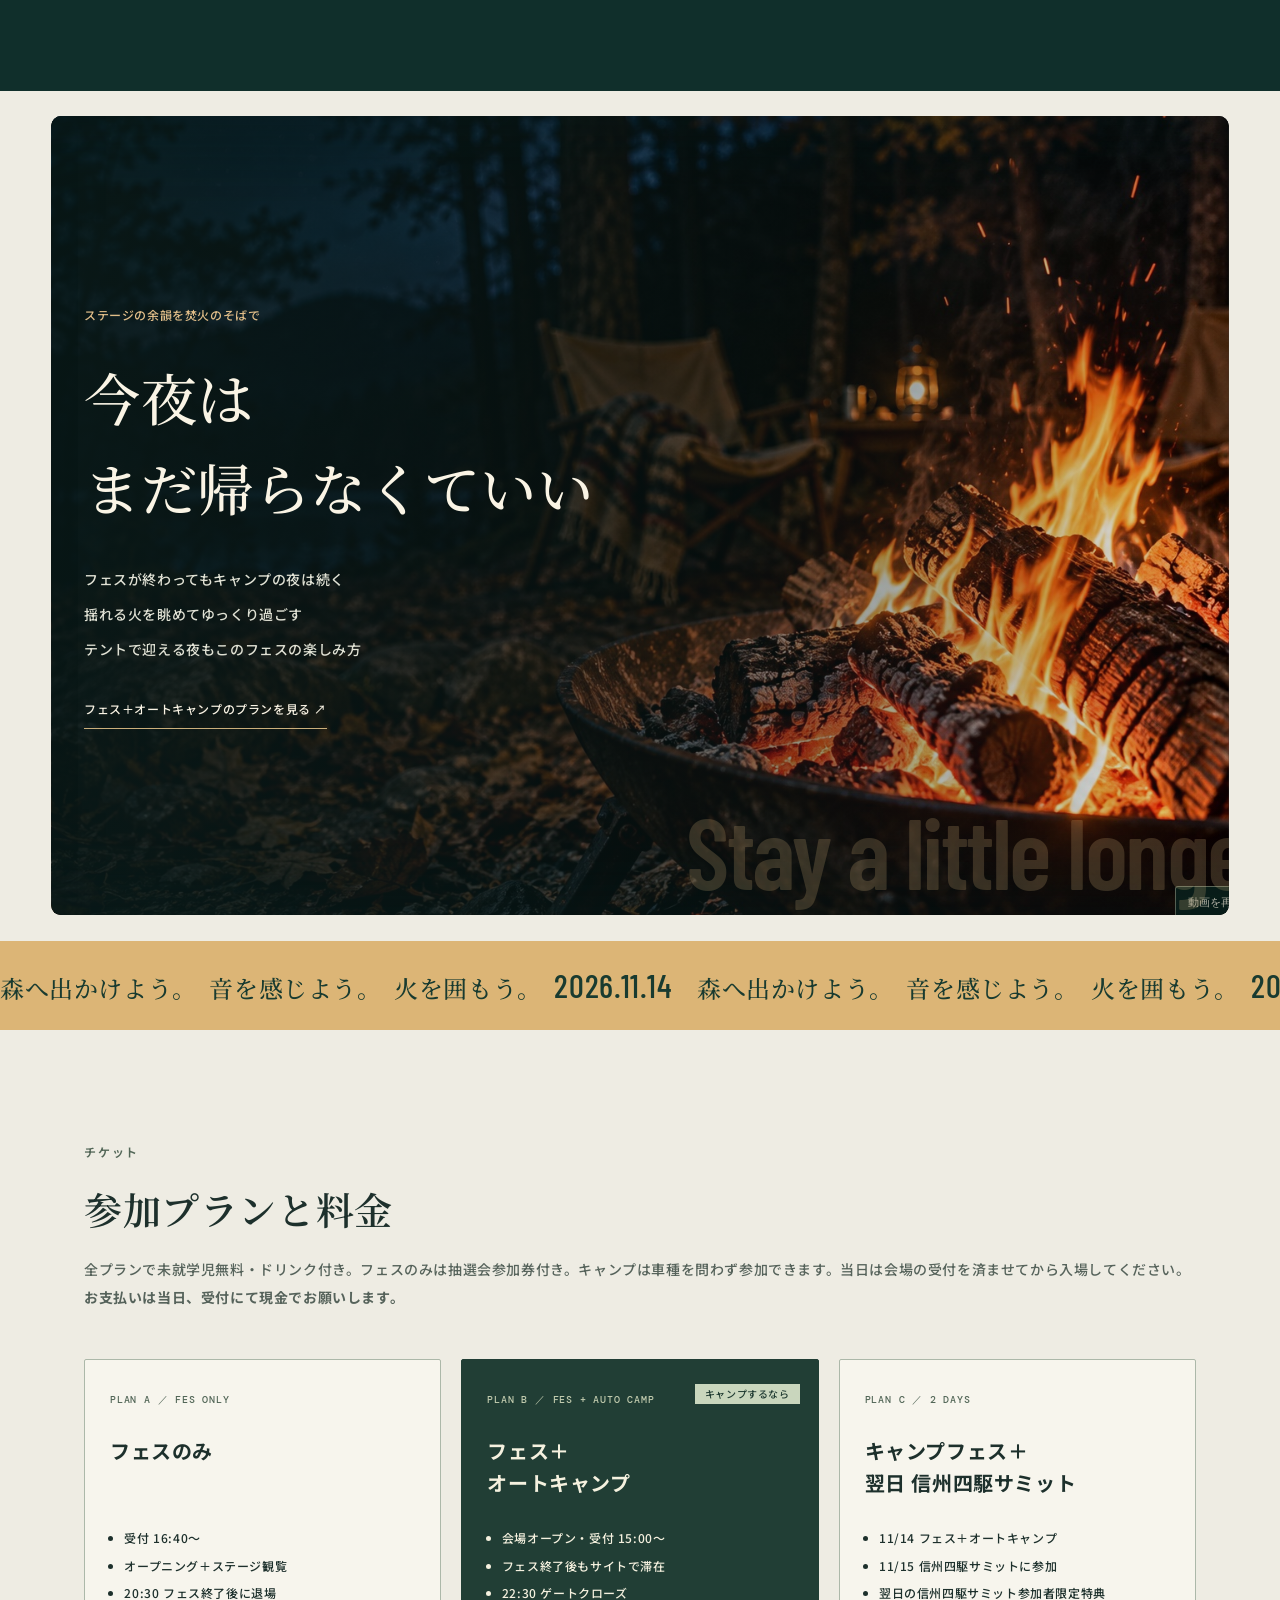
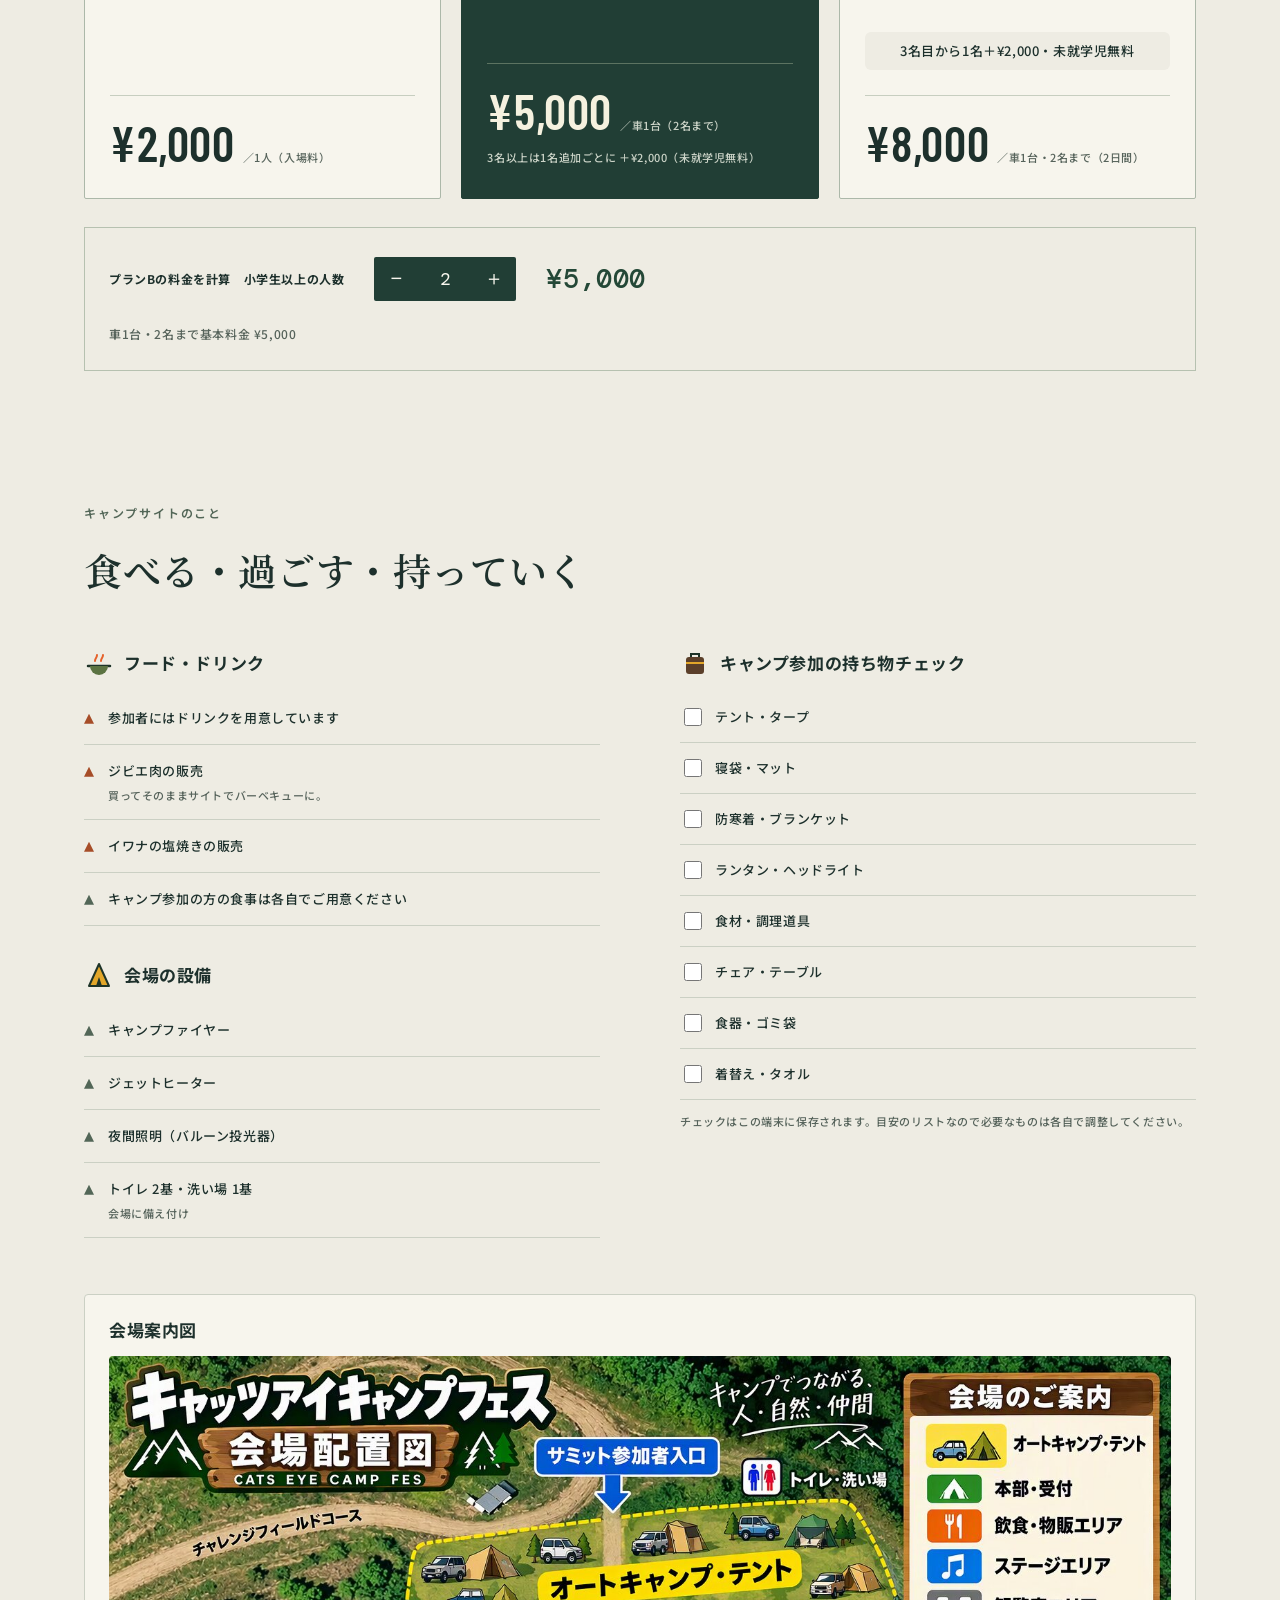
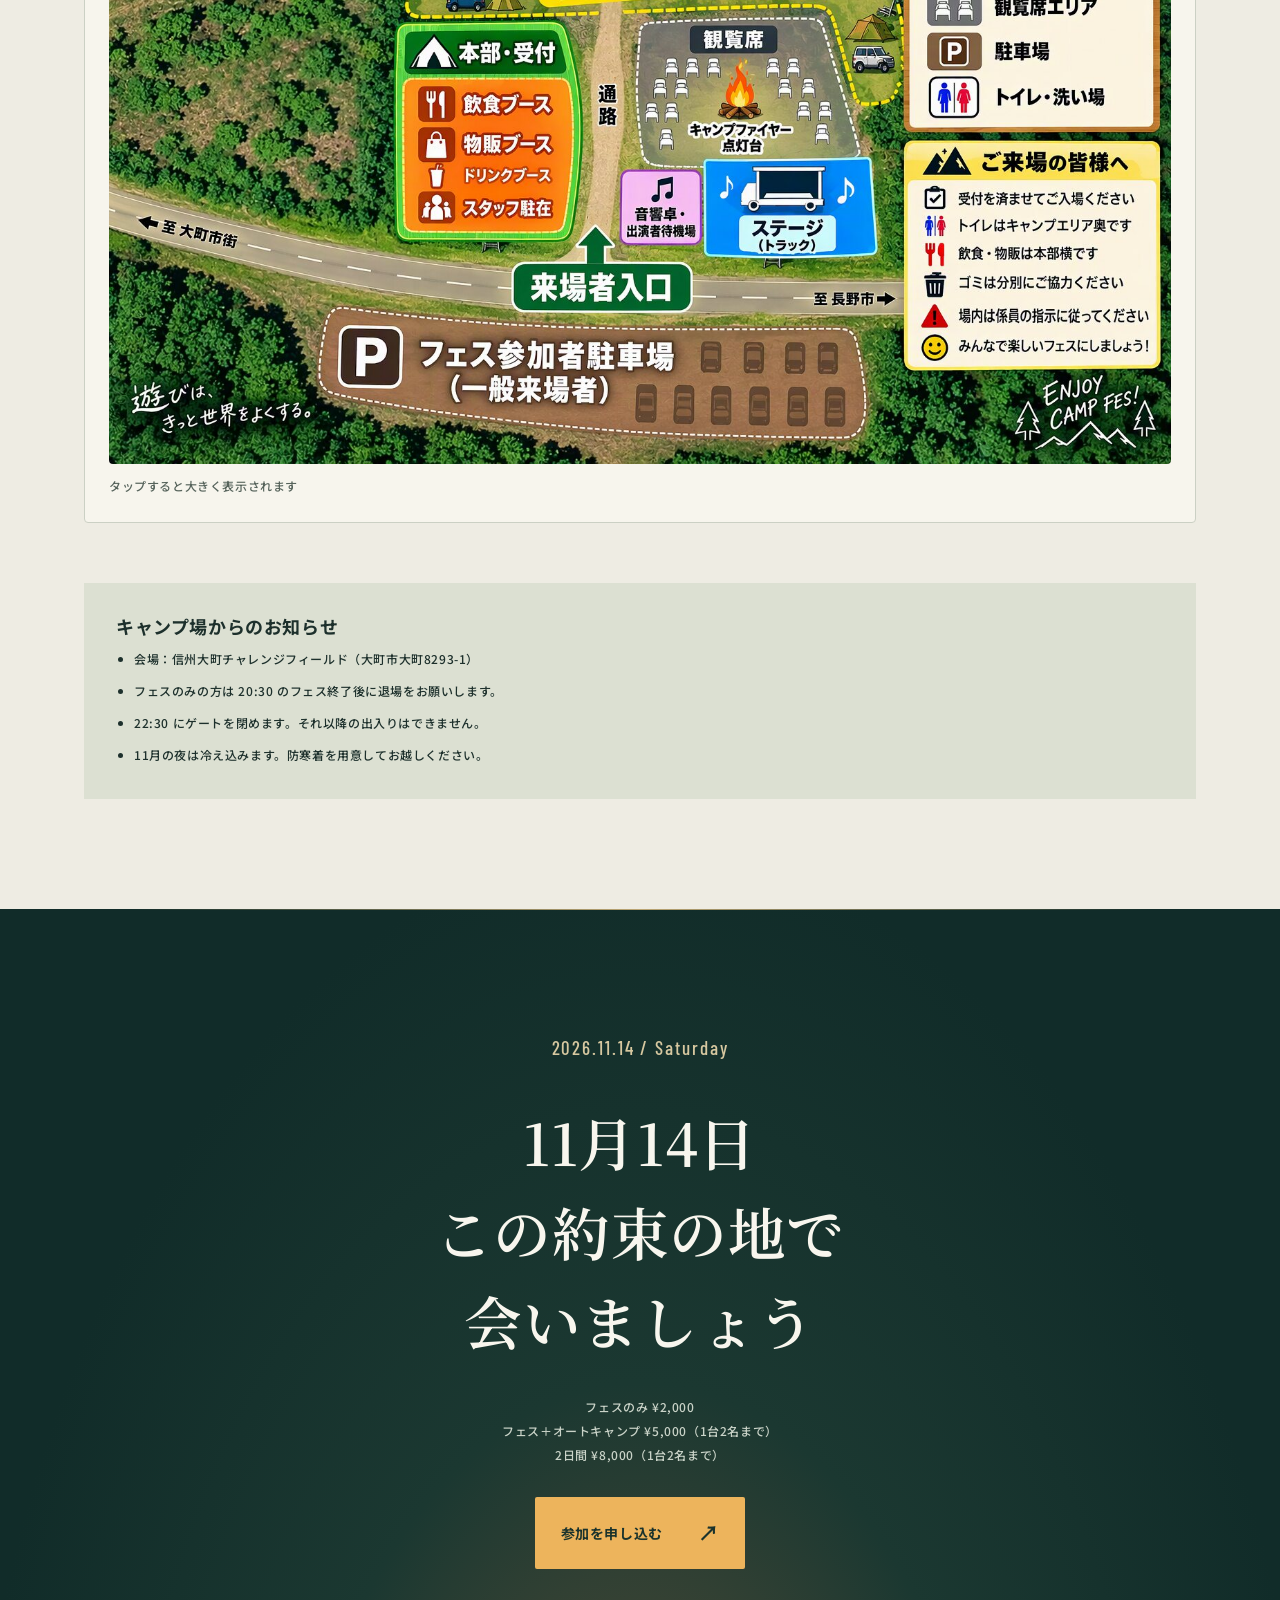
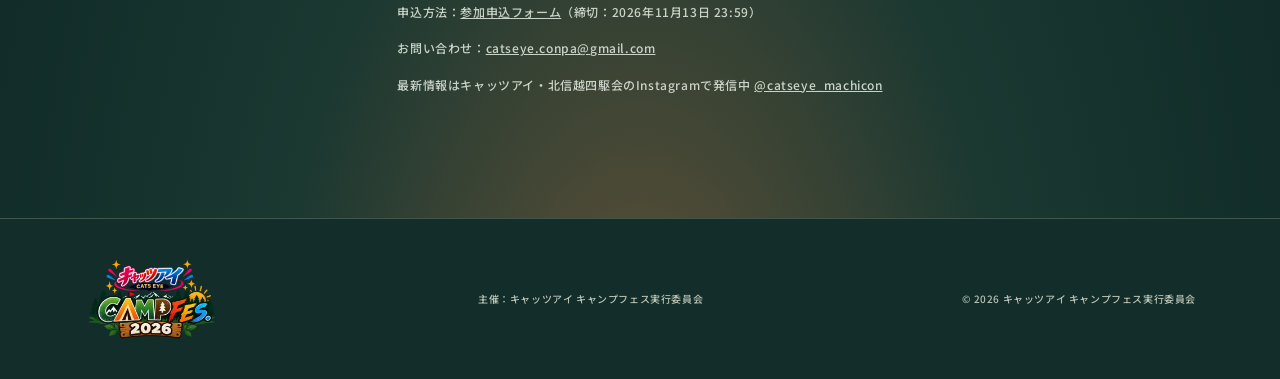
==== commit 30d6b28c: "申込締切の表示を2026年11月13日23:59に変更 Co-Authored-By: Claude Opus 5.5 <noreply@anthropic.com> Claude-Session: " ====
--- a/index.html
+++ b/index.html
@@ -567,7 +567,7 @@
     <h2 class="jp">11月14日<br>この約束の地で<br>会いましょう</h2>
     <p class="price-lines"><span class="nw">フェスのみ ¥2,000</span><br><span class="nw">フェス＋オートキャンプ ¥5,000</span><span class="nw">（1台2名まで）</span><br><span class="nw">2日間 ¥8,000</span><span class="nw">（1台2名まで）</span></p>
     <div class="ctas"><a class="btn" href="apply.html">参加を申し込む <span aria-hidden="true">↗</span></a></div>
-    <p class="contact"><span>申込方法：<a href="apply.html">参加申込フォーム</a><span class="nw">（締切：2026年11月12日 23:59）</span></span><span>お問い合わせ：<a href="mailto:catseye.conpa@gmail.com">catseye.conpa@gmail.com</a></span><span><span class="nw">最新情報は</span><span class="nw">キャッツアイ・北信越四駆会の</span><span class="nw">Instagramで発信中</span> <a href="https://www.instagram.com/catseye_machicon/" target="_blank" rel="noopener noreferrer">@catseye_machicon</a></span></p>
+    <p class="contact"><span>申込方法：<a href="apply.html">参加申込フォーム</a><span class="nw">（締切：2026年11月13日 23:59）</span></span><span>お問い合わせ：<a href="mailto:catseye.conpa@gmail.com">catseye.conpa@gmail.com</a></span><span><span class="nw">最新情報は</span><span class="nw">キャッツアイ・北信越四駆会の</span><span class="nw">Instagramで発信中</span> <a href="https://www.instagram.com/catseye_machicon/" target="_blank" rel="noopener noreferrer">@catseye_machicon</a></span></p>
   </div>
 </section>
 </main>
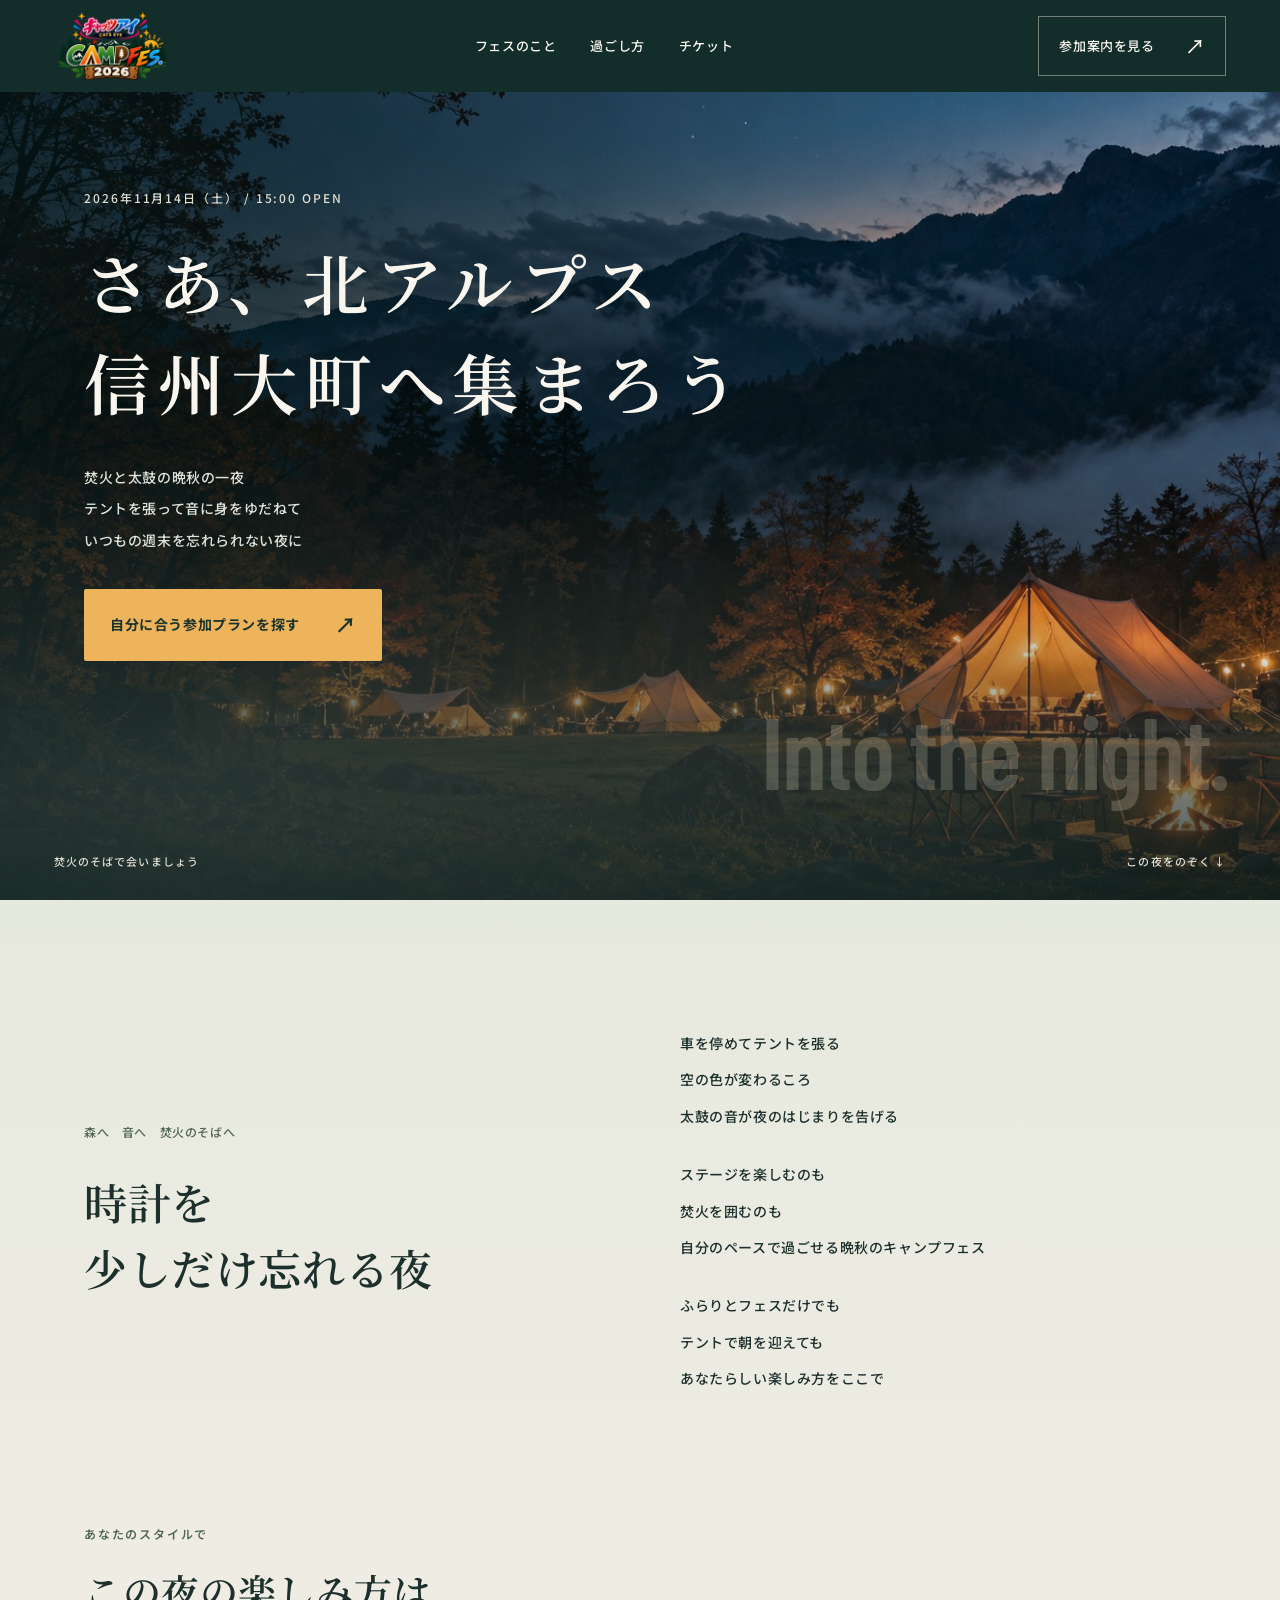
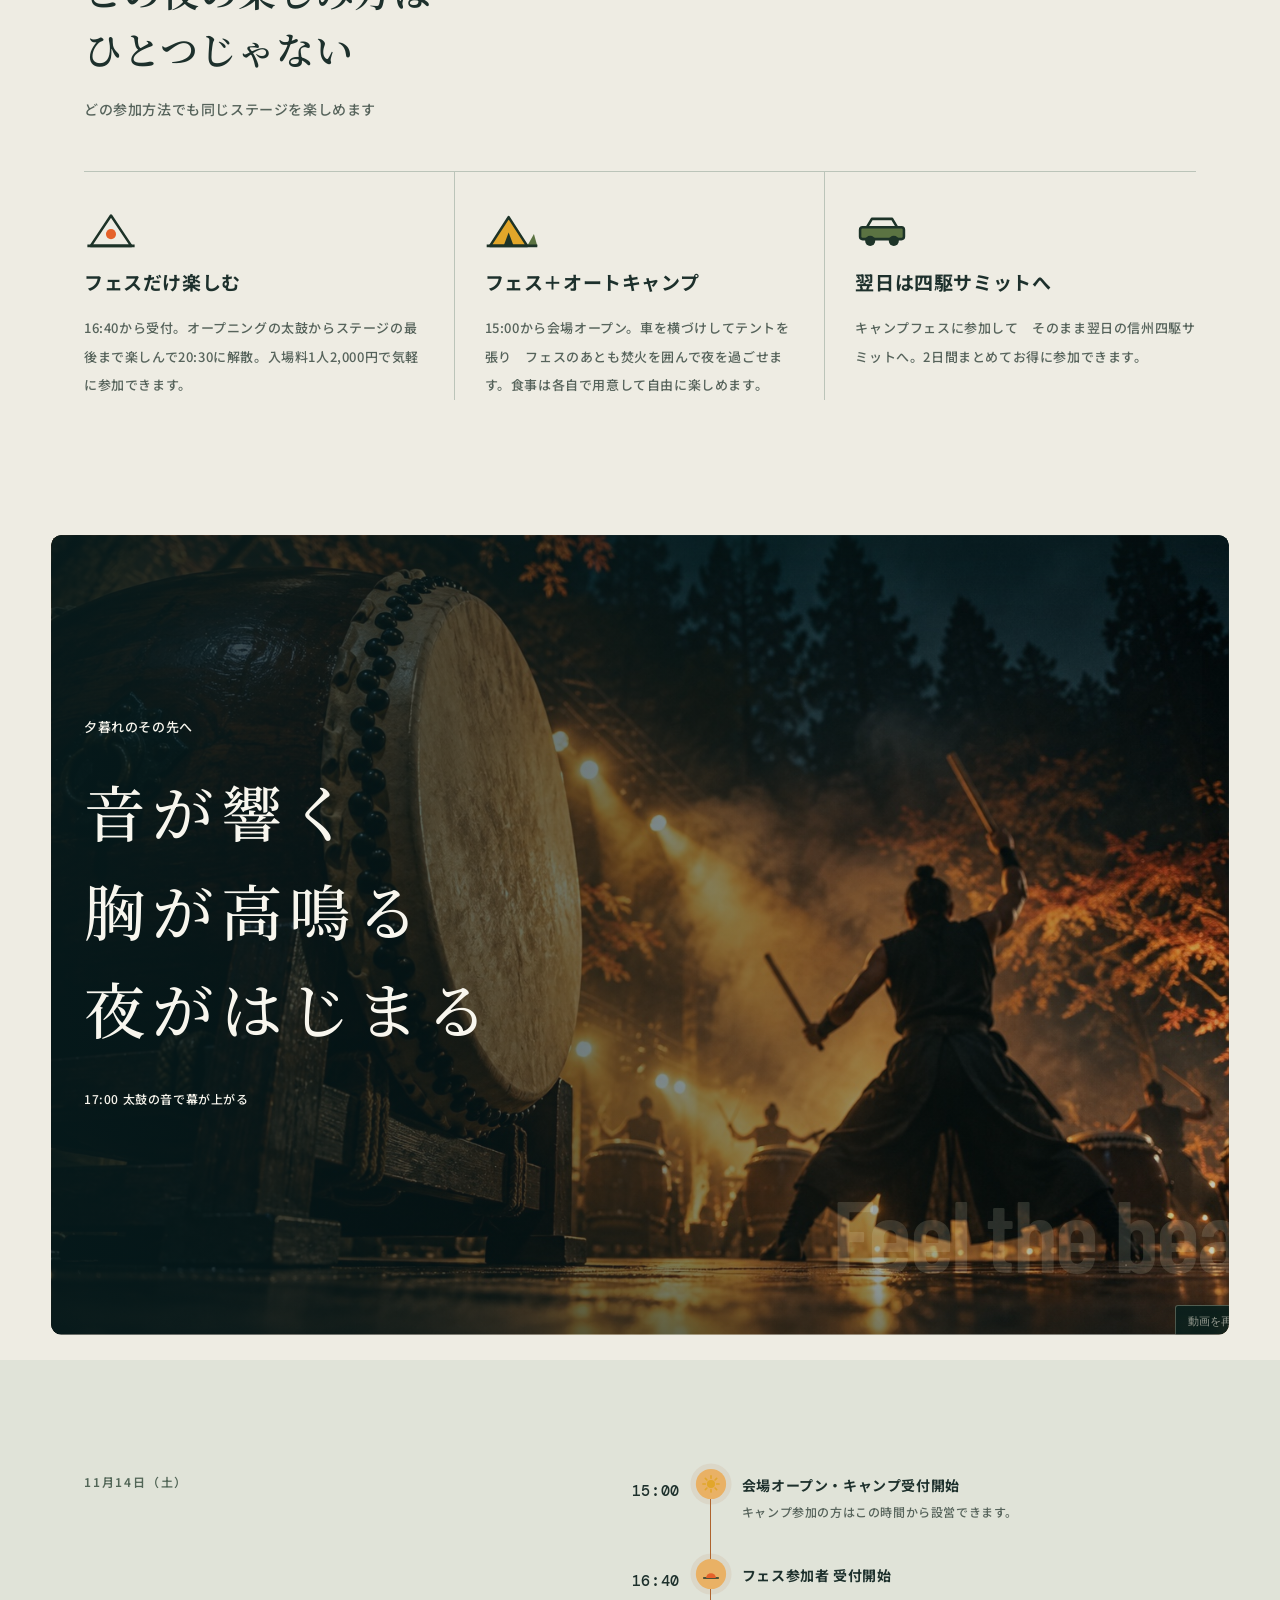
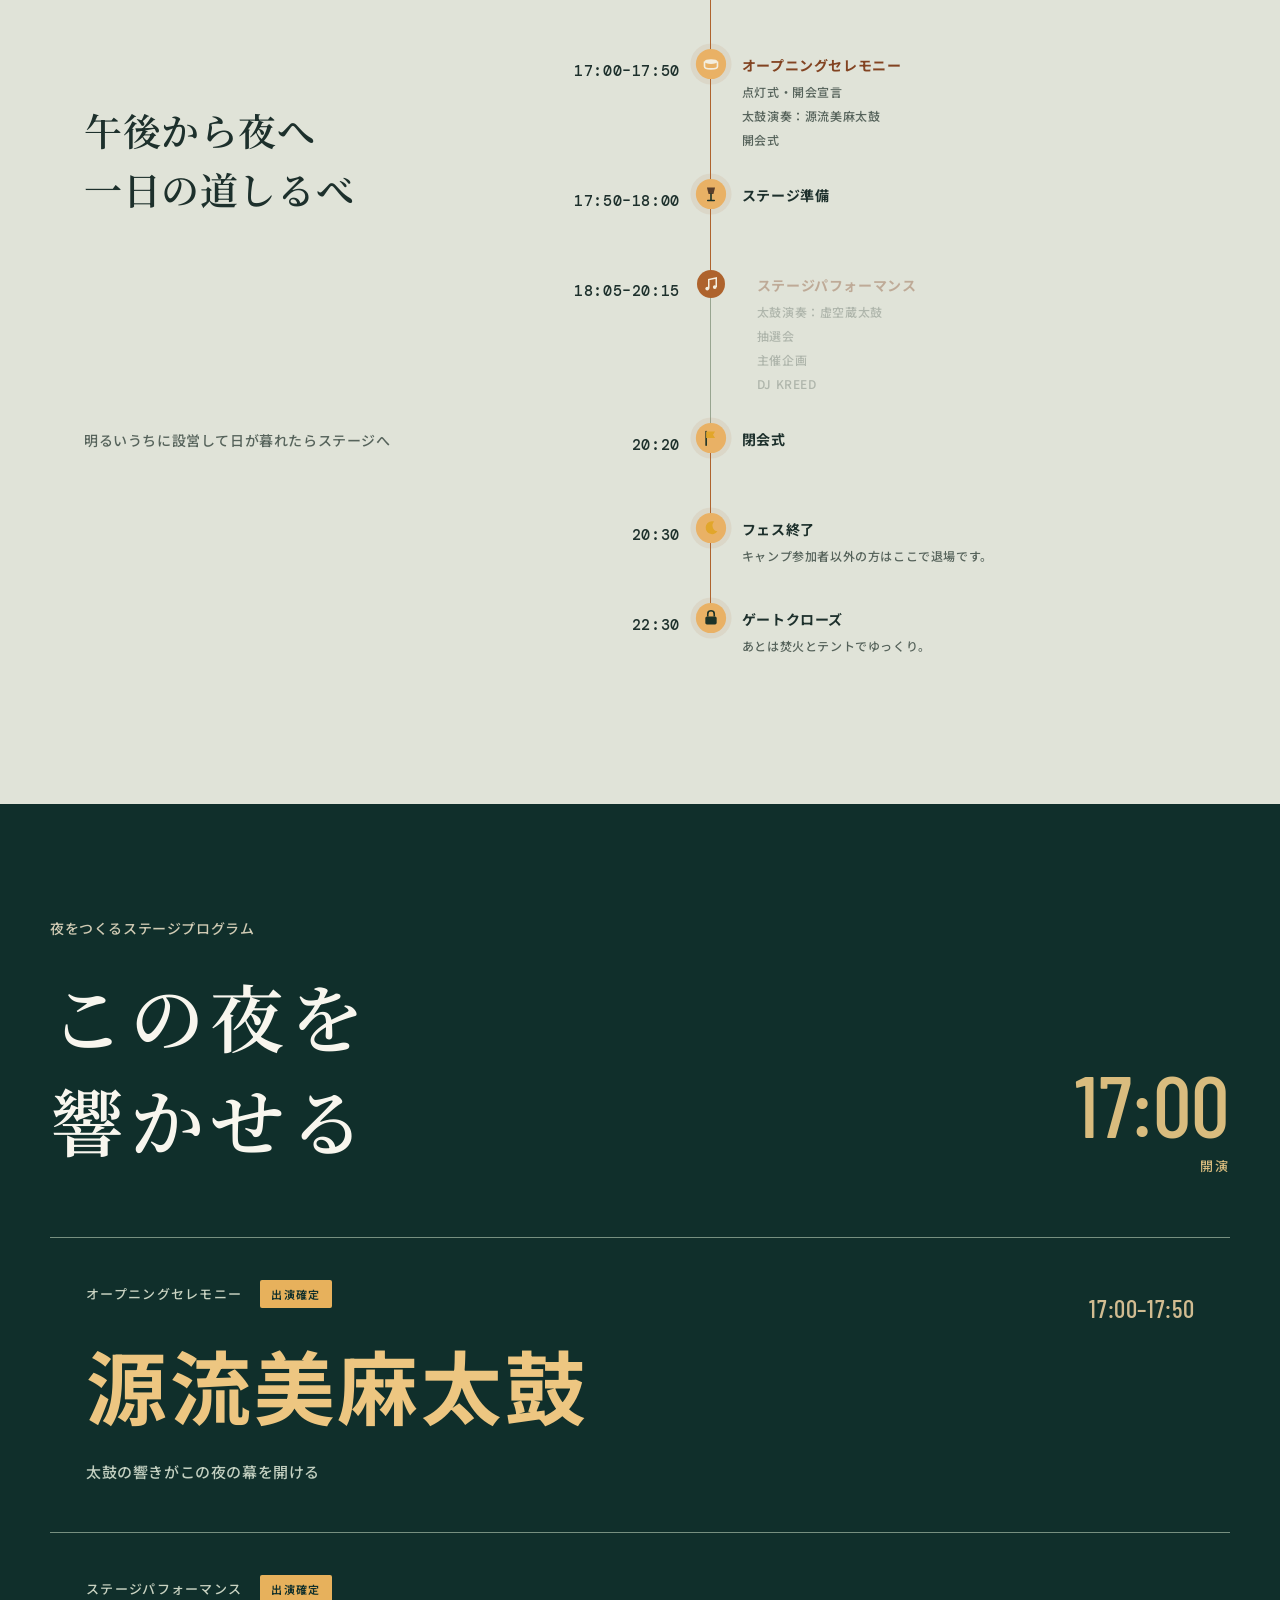
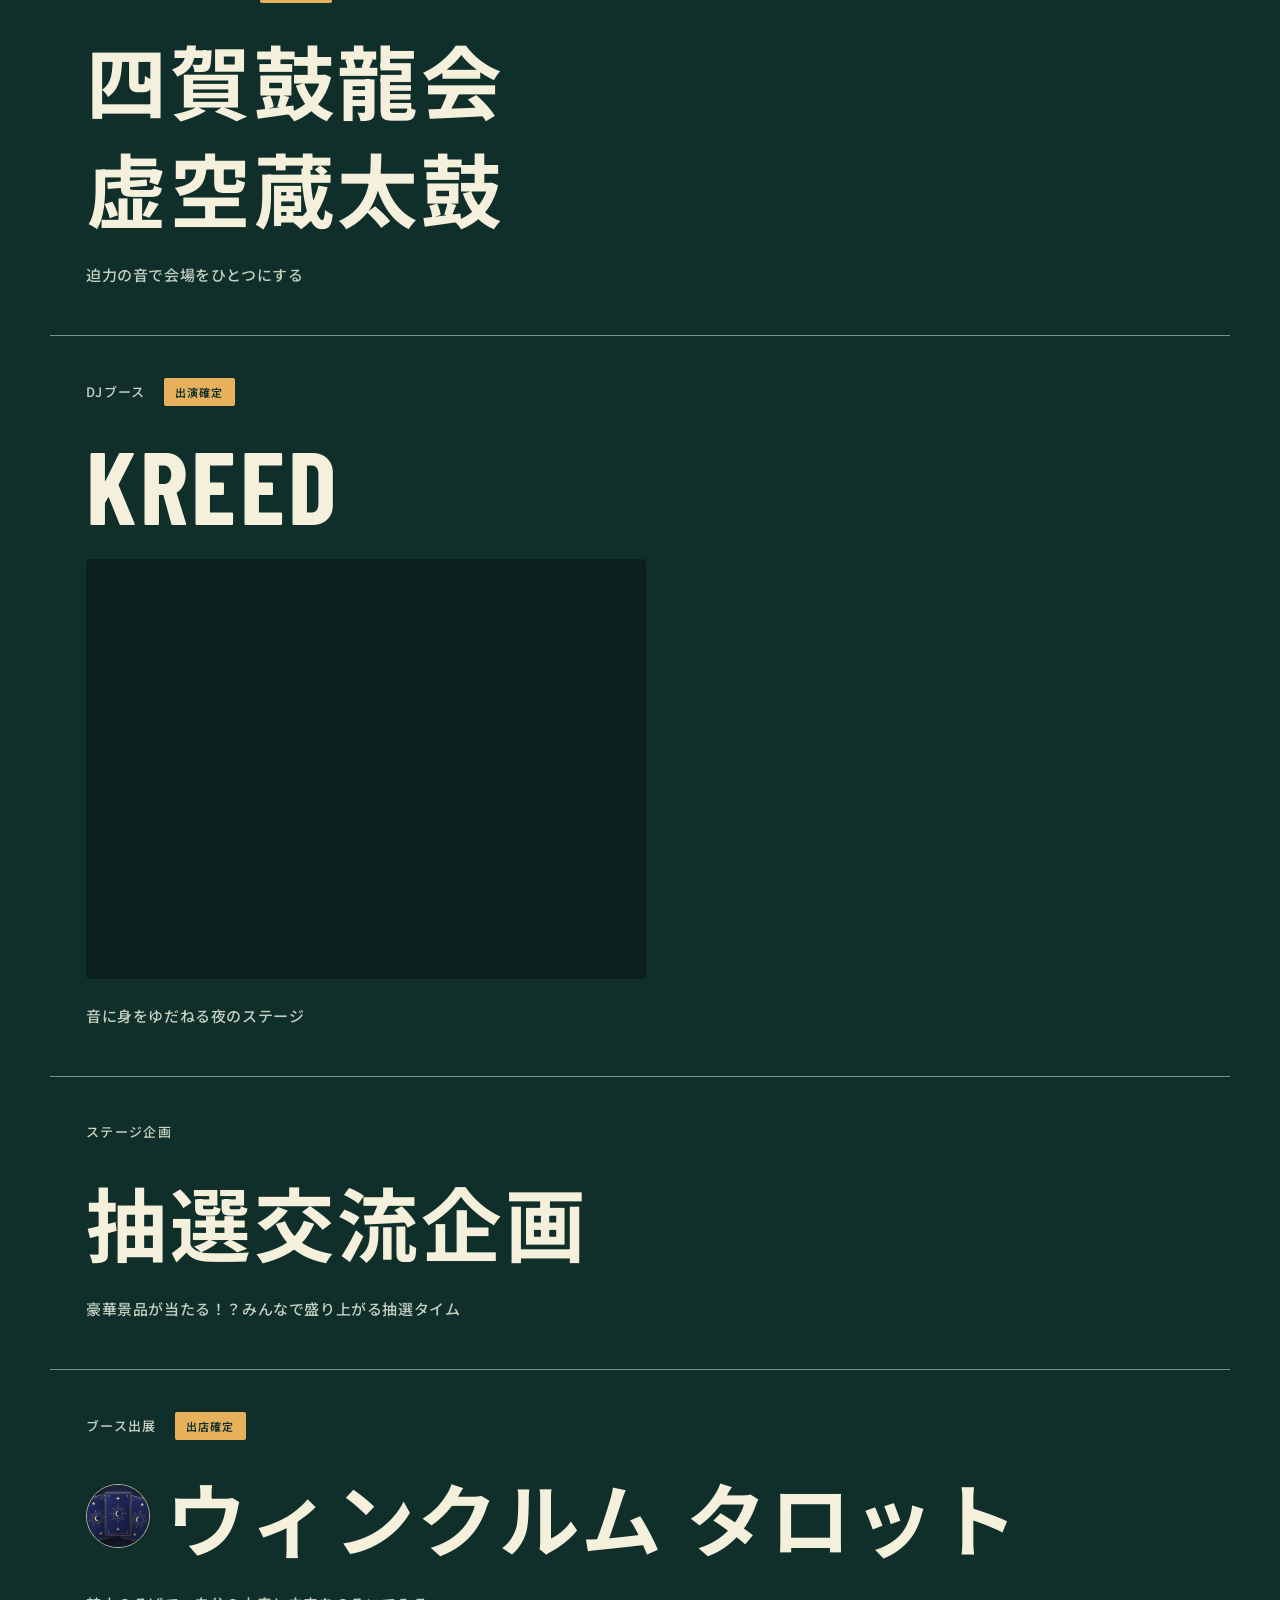
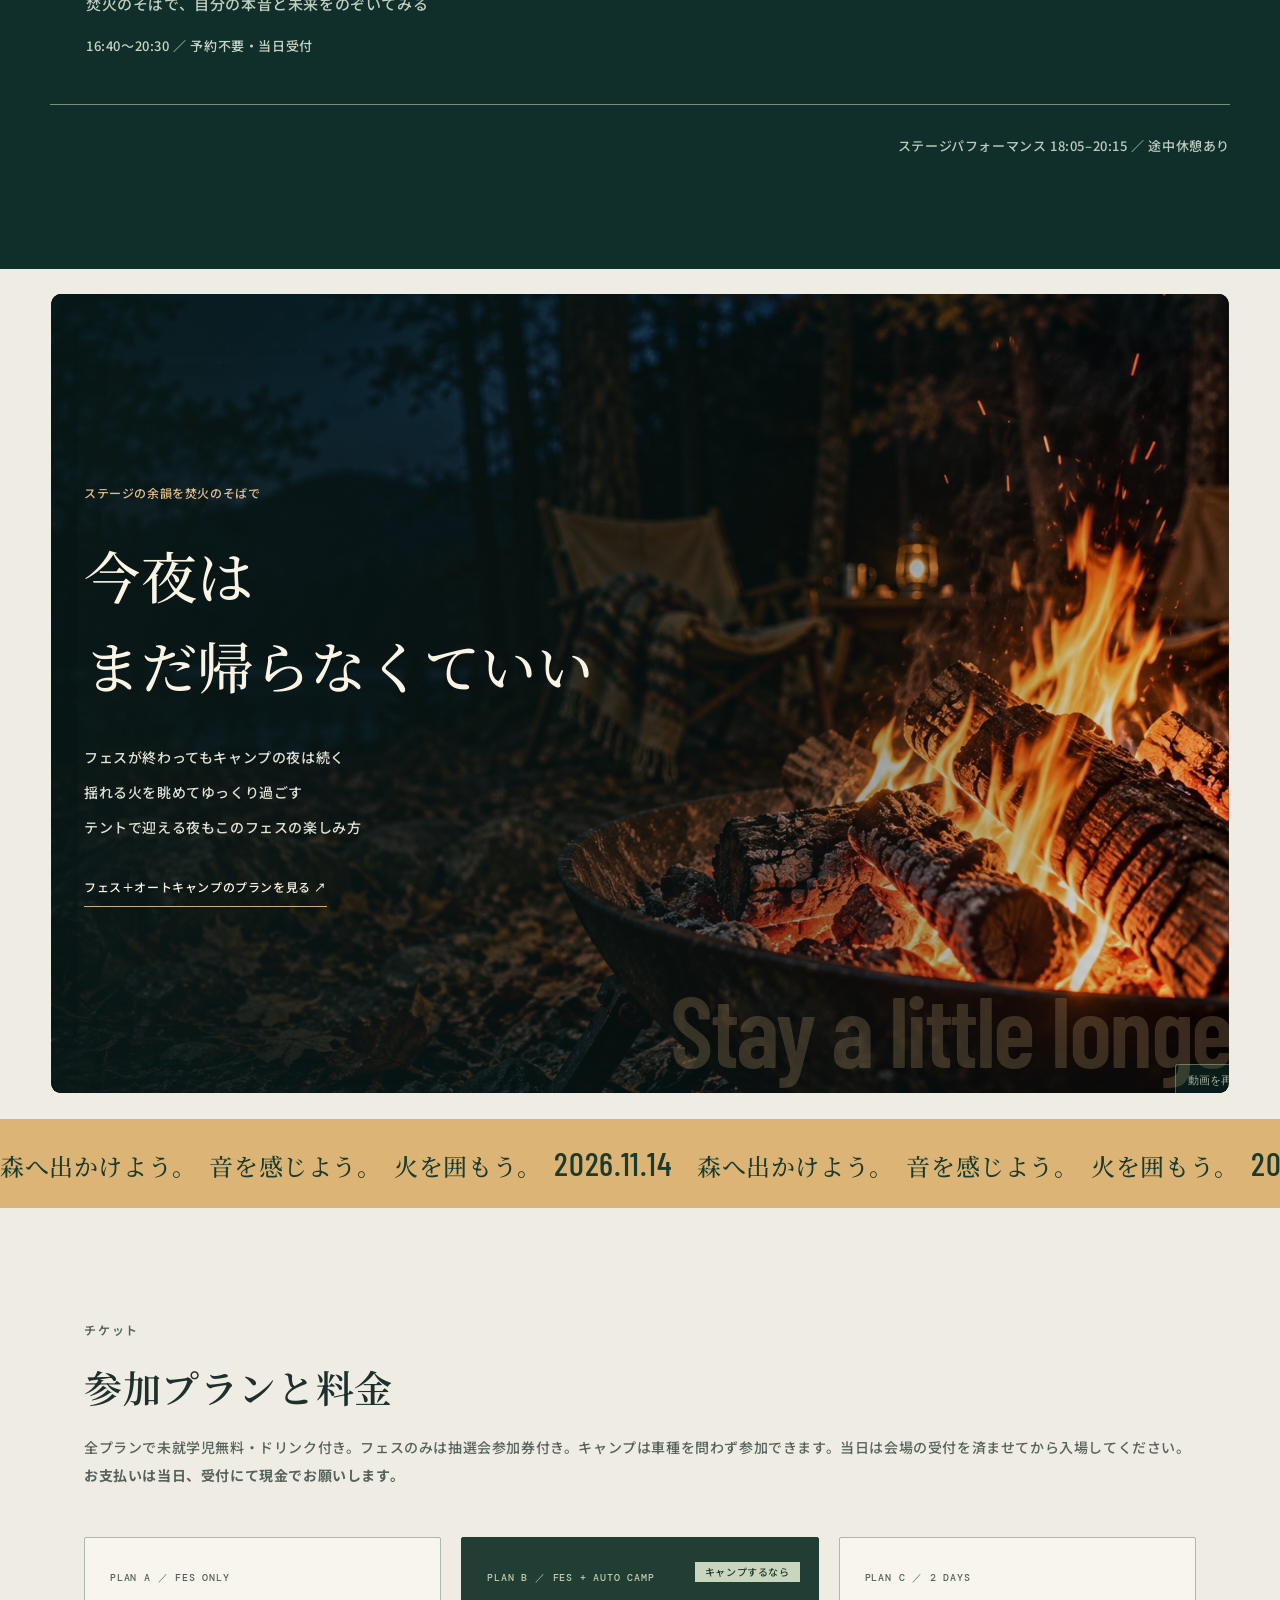
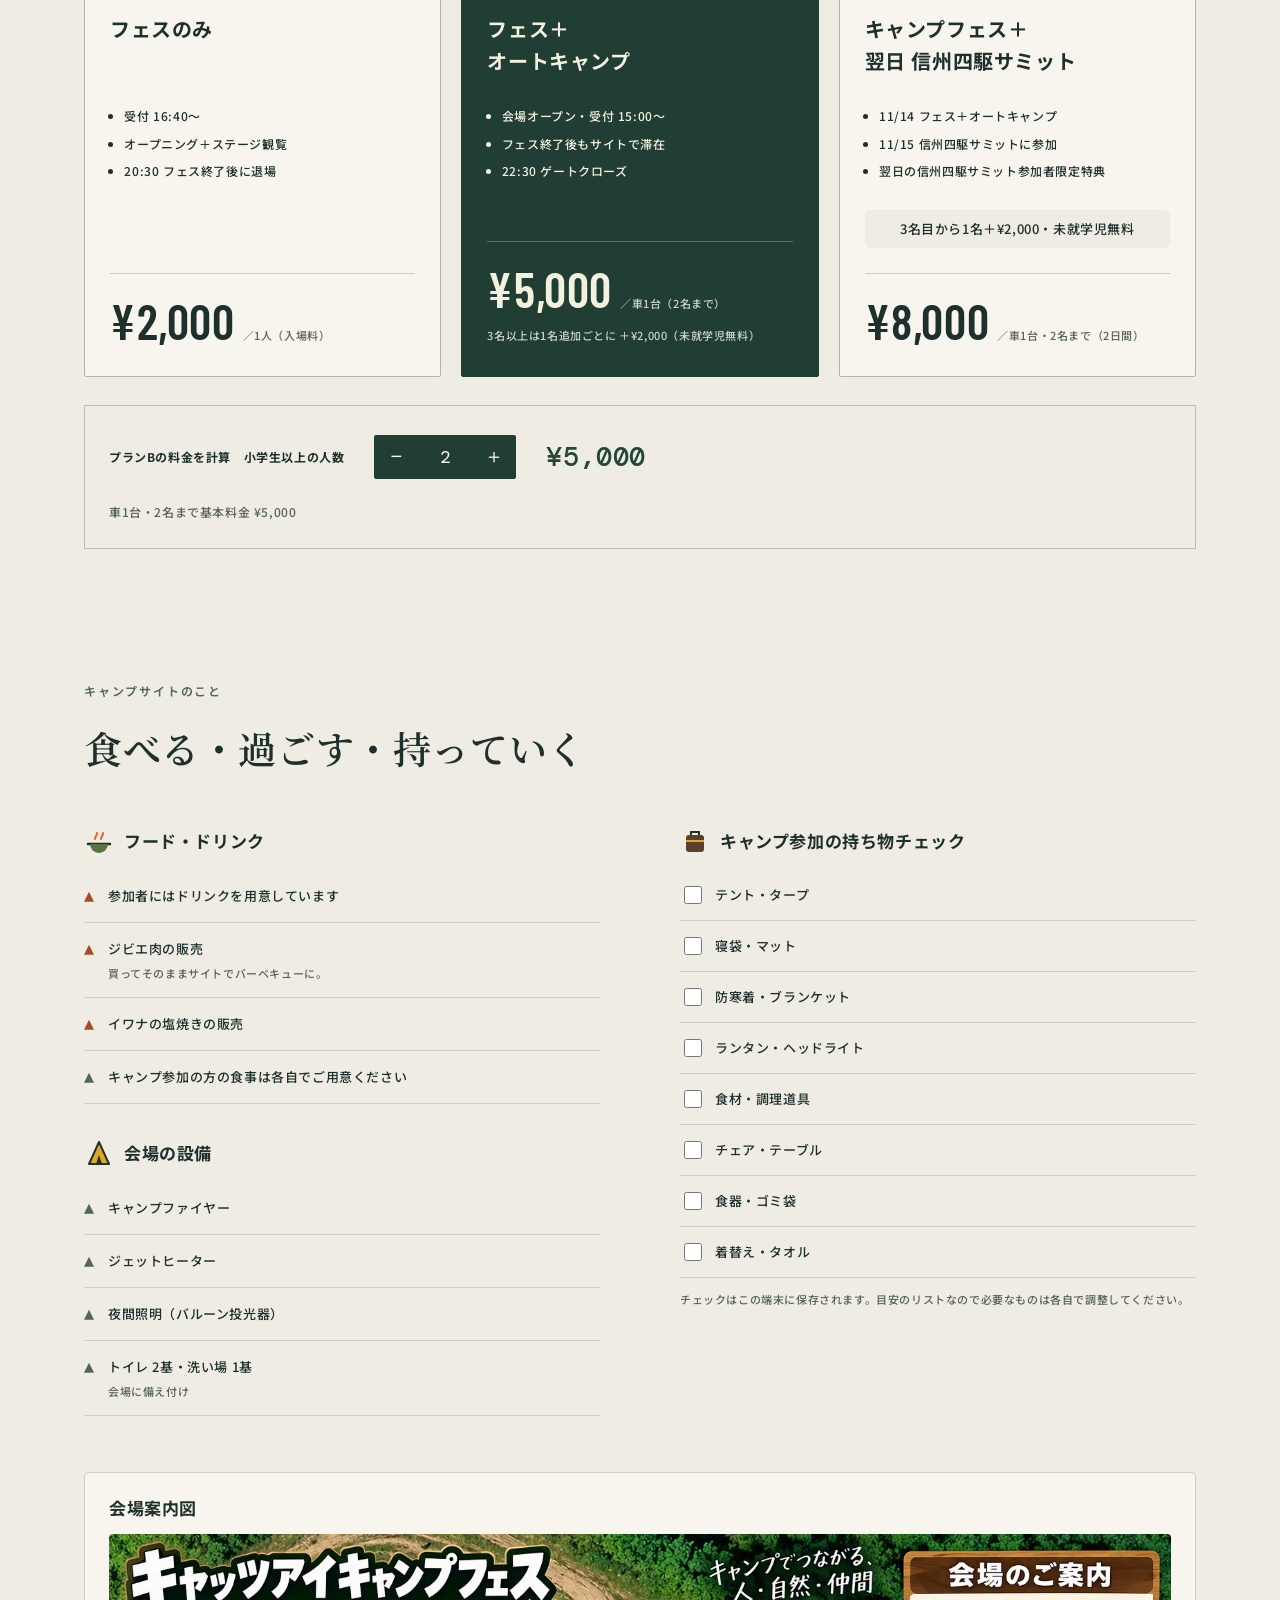
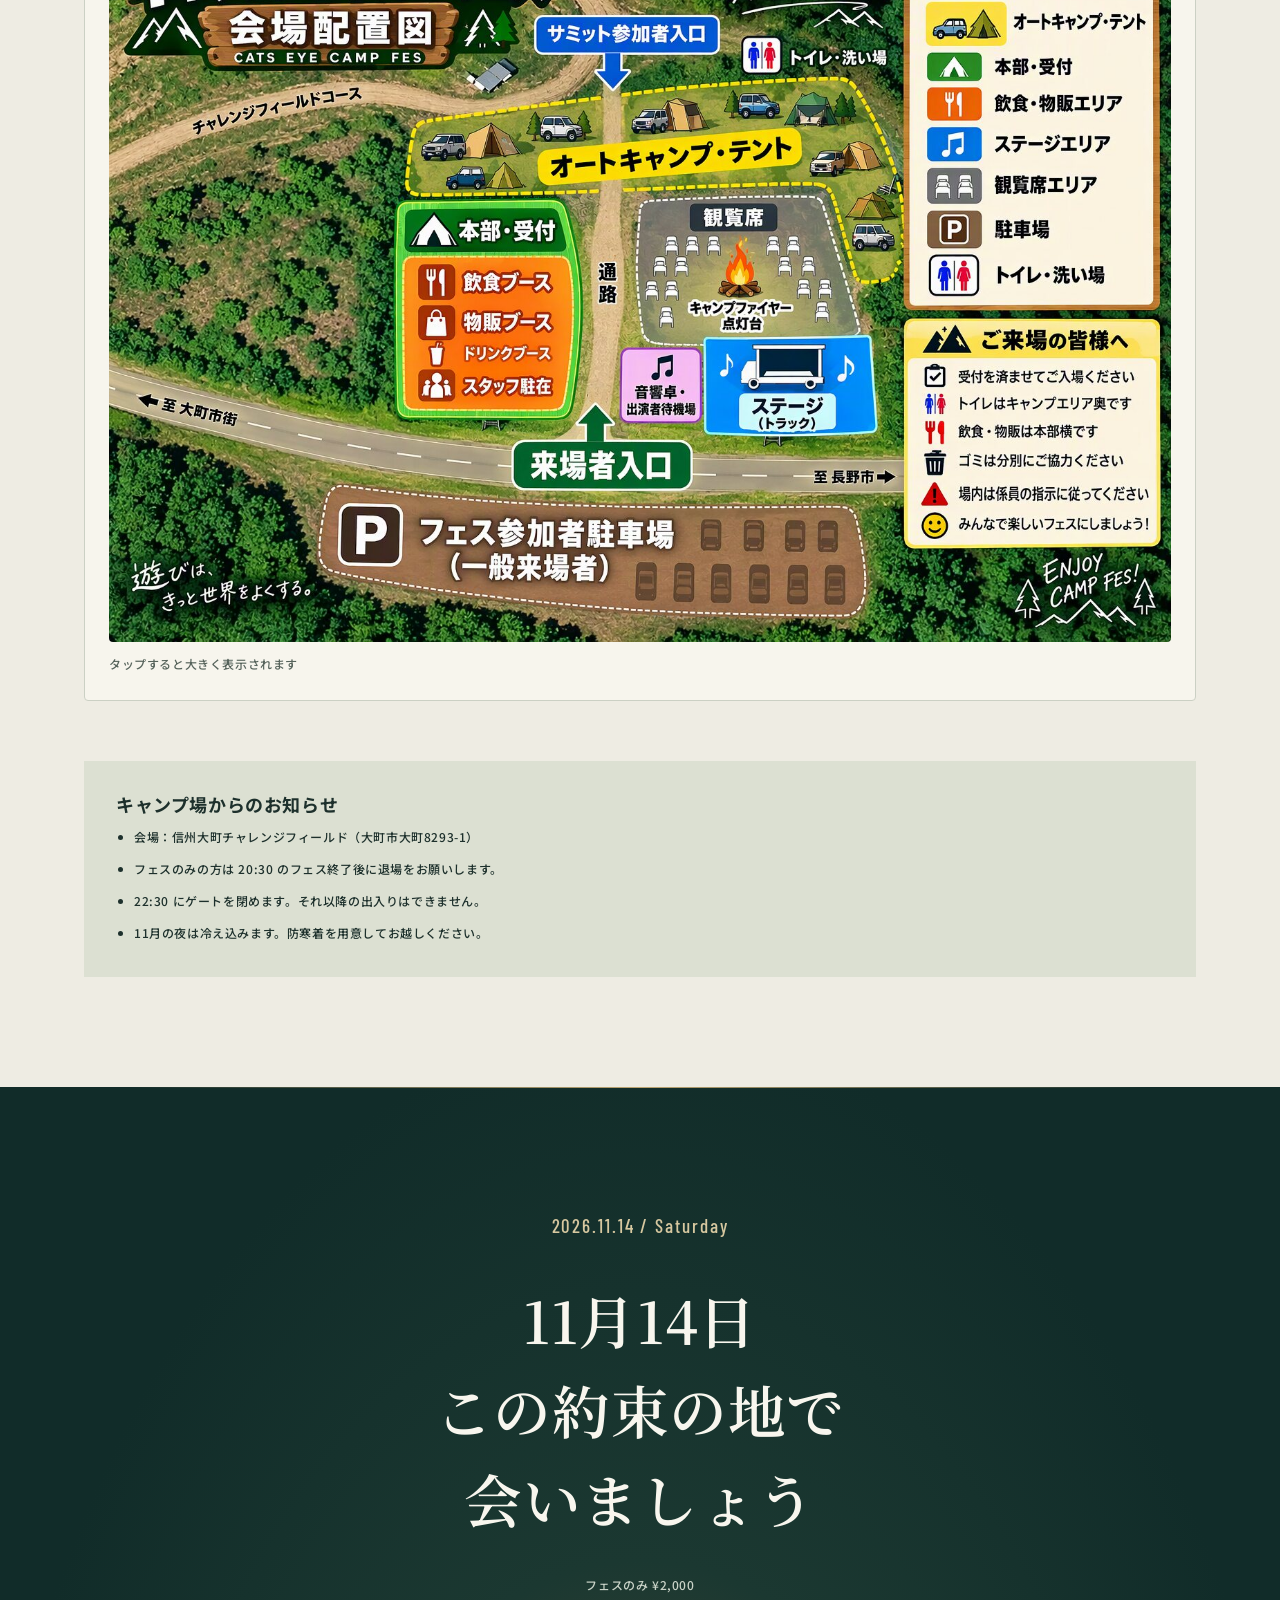
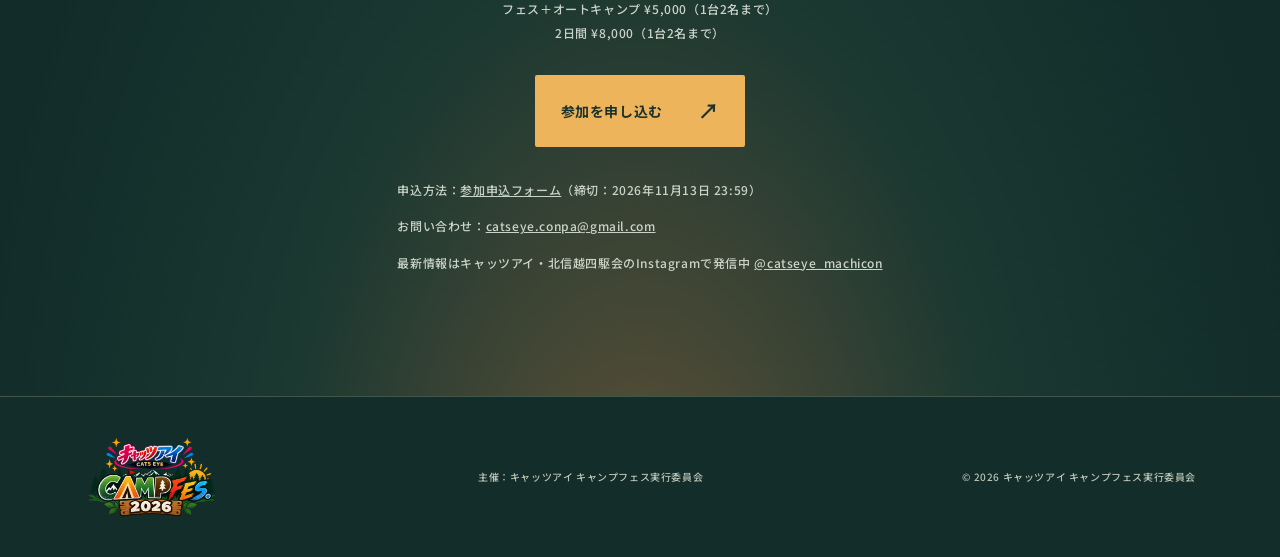
==== commit c3870ed0: "タイムスケジュールを更新（オープニング17:00〜17:50の内訳、ステージ内容、20:20閉会式） Co-Authored-By: Claude Opus 5.5 <noreply@anthropi" ====
--- a/index.html
+++ b/index.html
@@ -420,9 +420,10 @@
     <ol class="tt">
       <li><time datetime="15:00">15:00</time><span class="rail"><span class="ico"><svg viewBox="0 0 24 24" aria-hidden="true"><circle cx="12" cy="12" r="5" fill="#e2a62a"/><g stroke="#e2a62a" stroke-width="2" stroke-linecap="round"><path d="M12 2v3M12 19v3M2 12h3M19 12h3M5 5l2 2M17 17l2 2M5 19l2-2M17 7l2-2"/></g></svg></span></span><div class="ev"><b>会場オープン・キャンプ受付開始</b><p>キャンプ参加の方はこの時間から設営できます。</p></div></li>
       <li><time datetime="16:40">16:40</time><span class="rail"><span class="ico"><svg viewBox="0 0 24 24" aria-hidden="true"><path d="M3 17h18" stroke="#1d3328" stroke-width="2" stroke-linecap="round"/><path d="M6 17a6 6 0 0 1 12 0Z" fill="#e5612a"/></svg></span></span><div class="ev"><b>フェス参加者 受付開始</b></div></li>
-      <li class="key"><time datetime="17:00">17:00–17:40</time><span class="rail"><span class="ico"><svg viewBox="0 0 24 24" aria-hidden="true"><ellipse cx="12" cy="9" rx="8" ry="3" fill="#f3eedf"/><path d="M4 9v6c0 1.7 3.6 3 8 3s8-1.3 8-3V9" fill="none" stroke="#f3eedf" stroke-width="2"/></svg></span></span><div class="ev"><b>オープニングセレモニー</b><p>源流美麻太鼓</p></div></li>
-      <li><time datetime="17:40">17:40–18:00</time><span class="rail"><span class="ico"><svg viewBox="0 0 24 24" aria-hidden="true"><path d="M7 4h10l-2 8h-6Z" fill="#5b3f2a"/><path d="M12 12v8M8 20h8" stroke="#1d3328" stroke-width="2" stroke-linecap="round"/></svg></span></span><div class="ev"><b>ステージ準備</b></div></li>
-      <li class="key"><time datetime="18:05">18:05–20:15</time><span class="rail"><span class="ico"><svg viewBox="0 0 24 24" aria-hidden="true"><path d="M9 18V6l10-2v12" fill="none" stroke="#f3eedf" stroke-width="2"/><circle cx="7" cy="18" r="2.5" fill="#f3eedf"/><circle cx="17" cy="16" r="2.5" fill="#f3eedf"/></svg></span></span><div class="ev"><b>ステージパフォーマンス</b><p>四賀鼓龍会 虚空蔵太鼓／DJ KREED／抽選交流企画（ステージ企画・途中休憩あり）</p></div></li>
+      <li class="key"><time datetime="17:00">17:00–17:50</time><span class="rail"><span class="ico"><svg viewBox="0 0 24 24" aria-hidden="true"><ellipse cx="12" cy="9" rx="8" ry="3" fill="#f3eedf"/><path d="M4 9v6c0 1.7 3.6 3 8 3s8-1.3 8-3V9" fill="none" stroke="#f3eedf" stroke-width="2"/></svg></span></span><div class="ev"><b>オープニングセレモニー</b><p>点灯式・開会宣言<br>太鼓演奏：源流美麻太鼓<br>開会式</p></div></li>
+      <li><time datetime="17:50">17:50–18:00</time><span class="rail"><span class="ico"><svg viewBox="0 0 24 24" aria-hidden="true"><path d="M7 4h10l-2 8h-6Z" fill="#5b3f2a"/><path d="M12 12v8M8 20h8" stroke="#1d3328" stroke-width="2" stroke-linecap="round"/></svg></span></span><div class="ev"><b>ステージ準備</b></div></li>
+      <li class="key"><time datetime="18:05">18:05–20:15</time><span class="rail"><span class="ico"><svg viewBox="0 0 24 24" aria-hidden="true"><path d="M9 18V6l10-2v12" fill="none" stroke="#f3eedf" stroke-width="2"/><circle cx="7" cy="18" r="2.5" fill="#f3eedf"/><circle cx="17" cy="16" r="2.5" fill="#f3eedf"/></svg></span></span><div class="ev"><b>ステージパフォーマンス</b><p>太鼓演奏：虚空蔵太鼓<br>抽選会<br>主催企画<br>DJ KREED</p></div></li>
+      <li><time datetime="20:20">20:20</time><span class="rail"><span class="ico"><svg viewBox="0 0 24 24" aria-hidden="true"><path d="M6 21V4" stroke="#1d3328" stroke-width="2" stroke-linecap="round"/><path d="M6 4h11l-2.5 4L17 12H6Z" fill="#e2a62a"/></svg></span></span><div class="ev"><b>閉会式</b></div></li>
       <li><time datetime="20:30">20:30</time><span class="rail"><span class="ico"><svg viewBox="0 0 24 24" aria-hidden="true"><path d="M16 4a8 8 0 1 0 4 12A7 7 0 0 1 16 4Z" fill="#e2a62a"/></svg></span></span><div class="ev"><b>フェス終了</b><p>キャンプ参加者以外の方はここで退場です。</p></div></li>
       <li><time datetime="22:30">22:30</time><span class="rail"><span class="ico"><svg viewBox="0 0 24 24" aria-hidden="true"><rect x="5" y="10" width="14" height="10" rx="2" fill="#1d3328"/><path d="M8 10V7a4 4 0 0 1 8 0v3" fill="none" stroke="#1d3328" stroke-width="2"/></svg></span></span><div class="ev"><b>ゲートクローズ</b><p>あとは焚火とテントでゆっくり。</p></div></li>
     </ol>
@@ -435,7 +436,7 @@
   <div class="wrap">
     <div class="program-heading"><div><p>夜をつくるステージプログラム</p><h2 class="jp">この夜を<br>響かせる</h2></div><span class="program-hours">17:00<span>開演</span></span></div>
     <div class="lineup">
-      <article class="act act-opening"><div class="act-meta"><span>オープニングセレモニー</span><strong>出演確定</strong></div><h3>源流美麻太鼓</h3><p class="jp">太鼓の響きが<wbr>この夜の幕を開ける</p><span class="act-time">17:00–17:40</span></article>
+      <article class="act act-opening"><div class="act-meta"><span>オープニングセレモニー</span><strong>出演確定</strong></div><h3>源流美麻太鼓</h3><p class="jp">太鼓の響きが<wbr>この夜の幕を開ける</p><span class="act-time">17:00–17:50</span></article>
       <article class="act"><div class="act-meta"><span>ステージパフォーマンス</span><strong>出演確定</strong></div><h3>四賀鼓龍会<br>虚空蔵太鼓</h3><p class="jp">迫力の音で<wbr>会場をひとつにする</p></article>
       <article class="act act-dj"><div class="act-meta"><span>DJブース</span><strong>出演確定</strong></div><h3>KREED</h3><div class="act-photos" role="img" aria-label="DJ KREEDの演奏の様子"><img src="assets/kreed-1.jpg" alt="" width="1200" height="900" loading="lazy"><img src="assets/kreed-2.jpg" alt="" width="570" height="426" loading="lazy"></div><p class="jp">音に身をゆだねる<wbr>夜のステージ</p></article>
       <article class="act"><div class="act-meta"><span>ステージ企画</span></div><h3>抽選交流企画</h3><p class="jp">豪華景品が当たる！？<wbr>みんなで盛り上がる<wbr>抽選タイム</p></article>
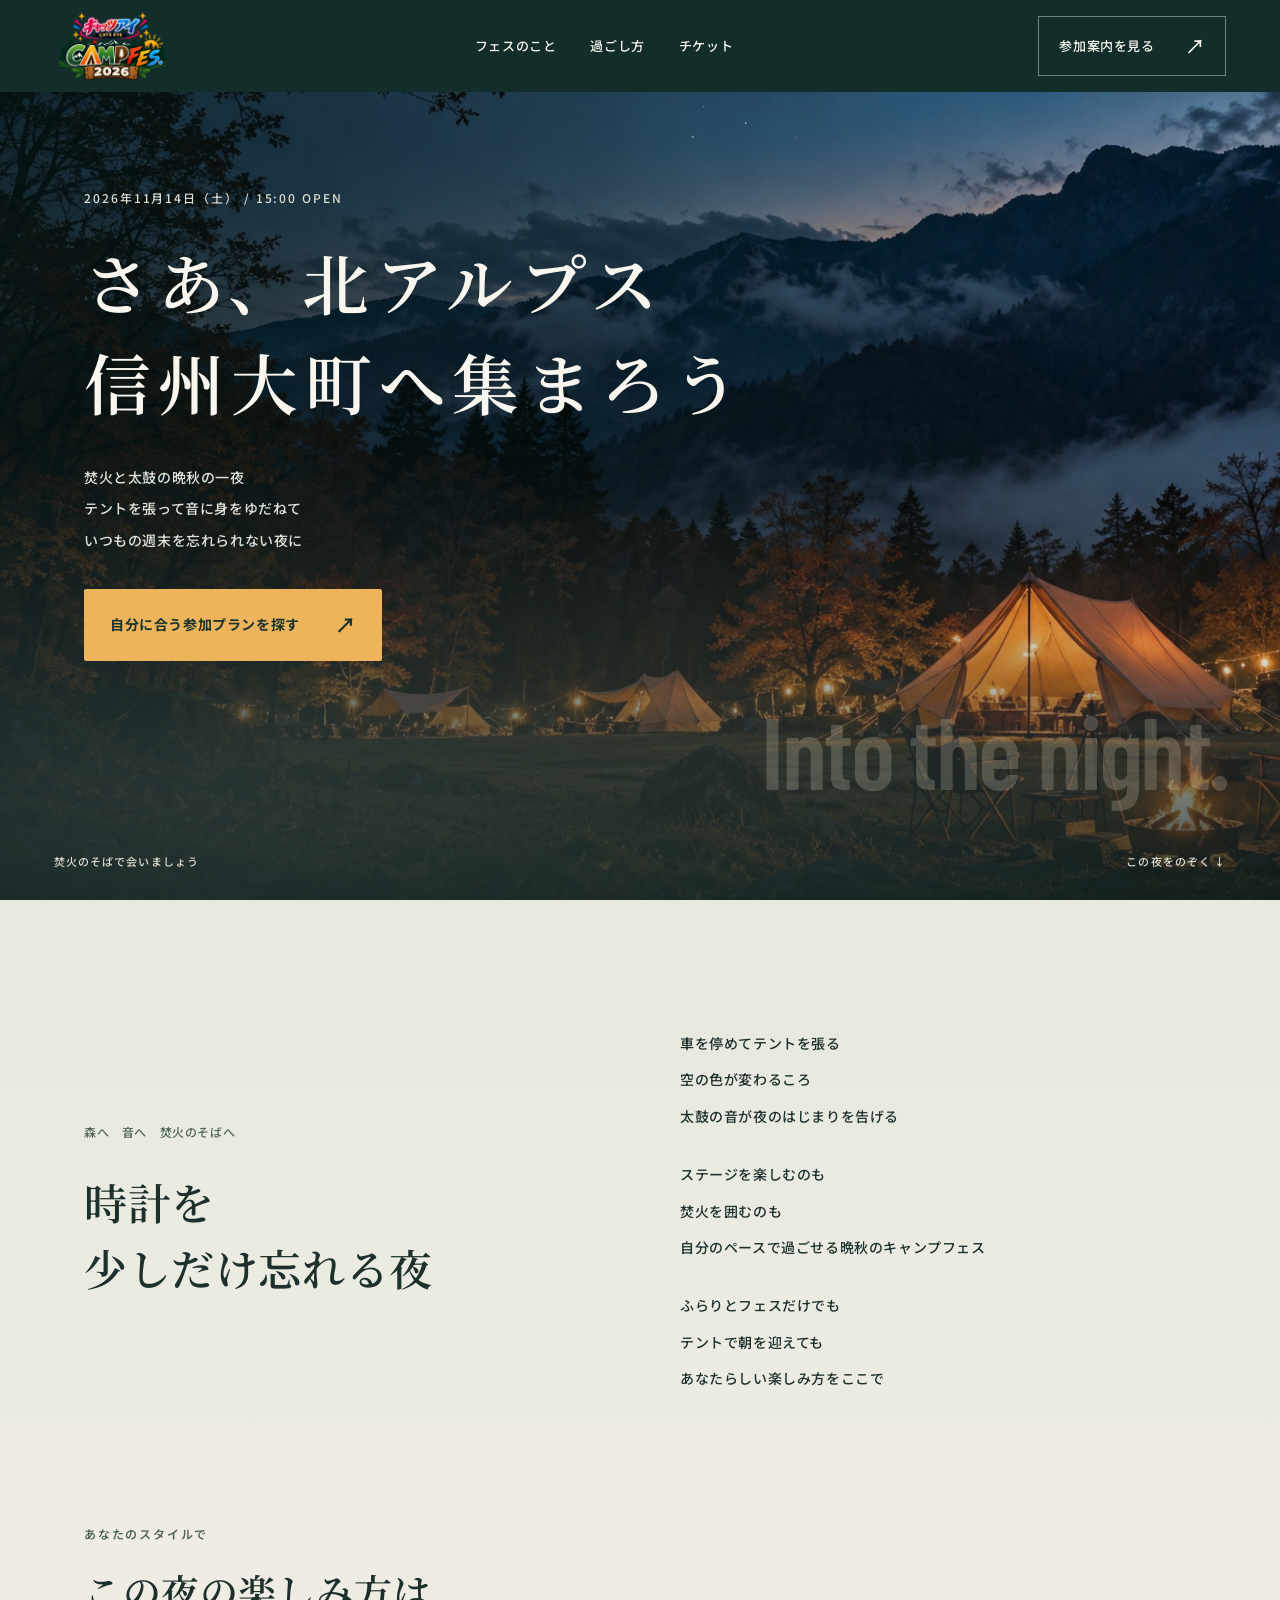
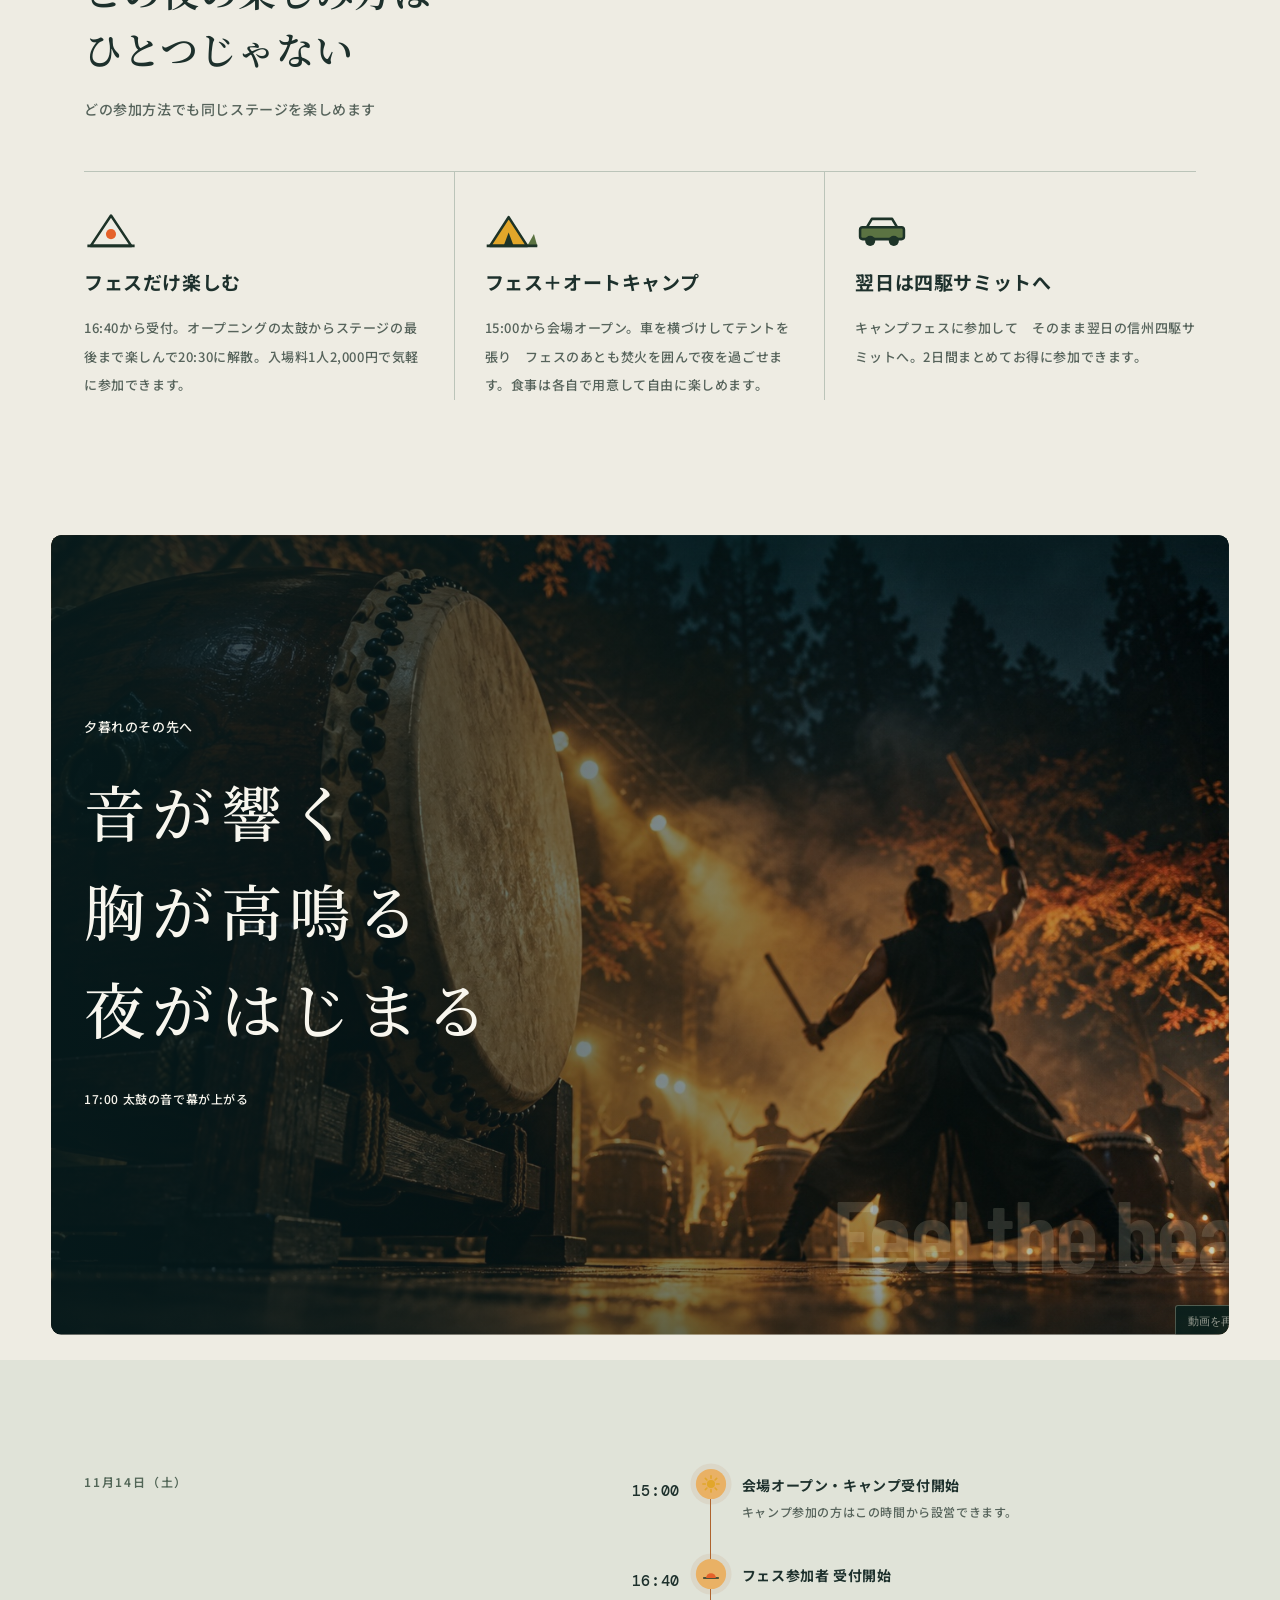
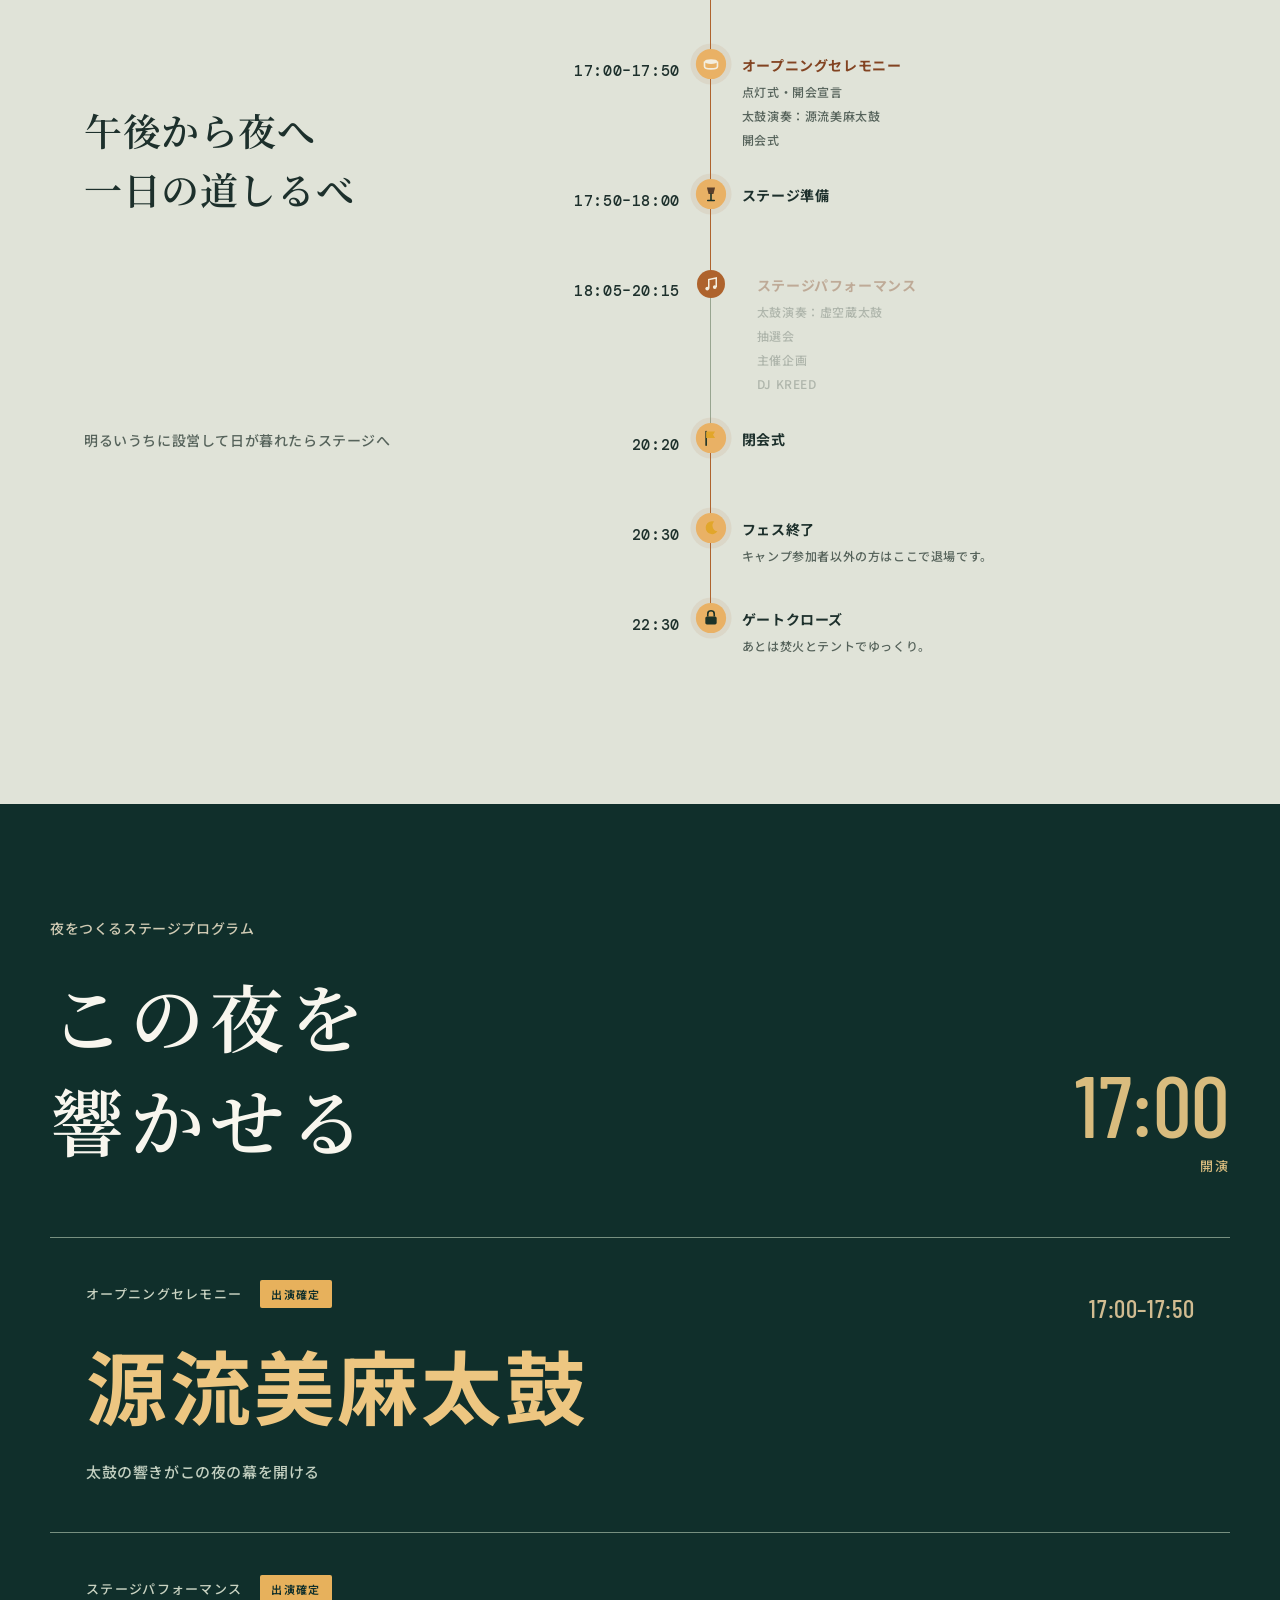
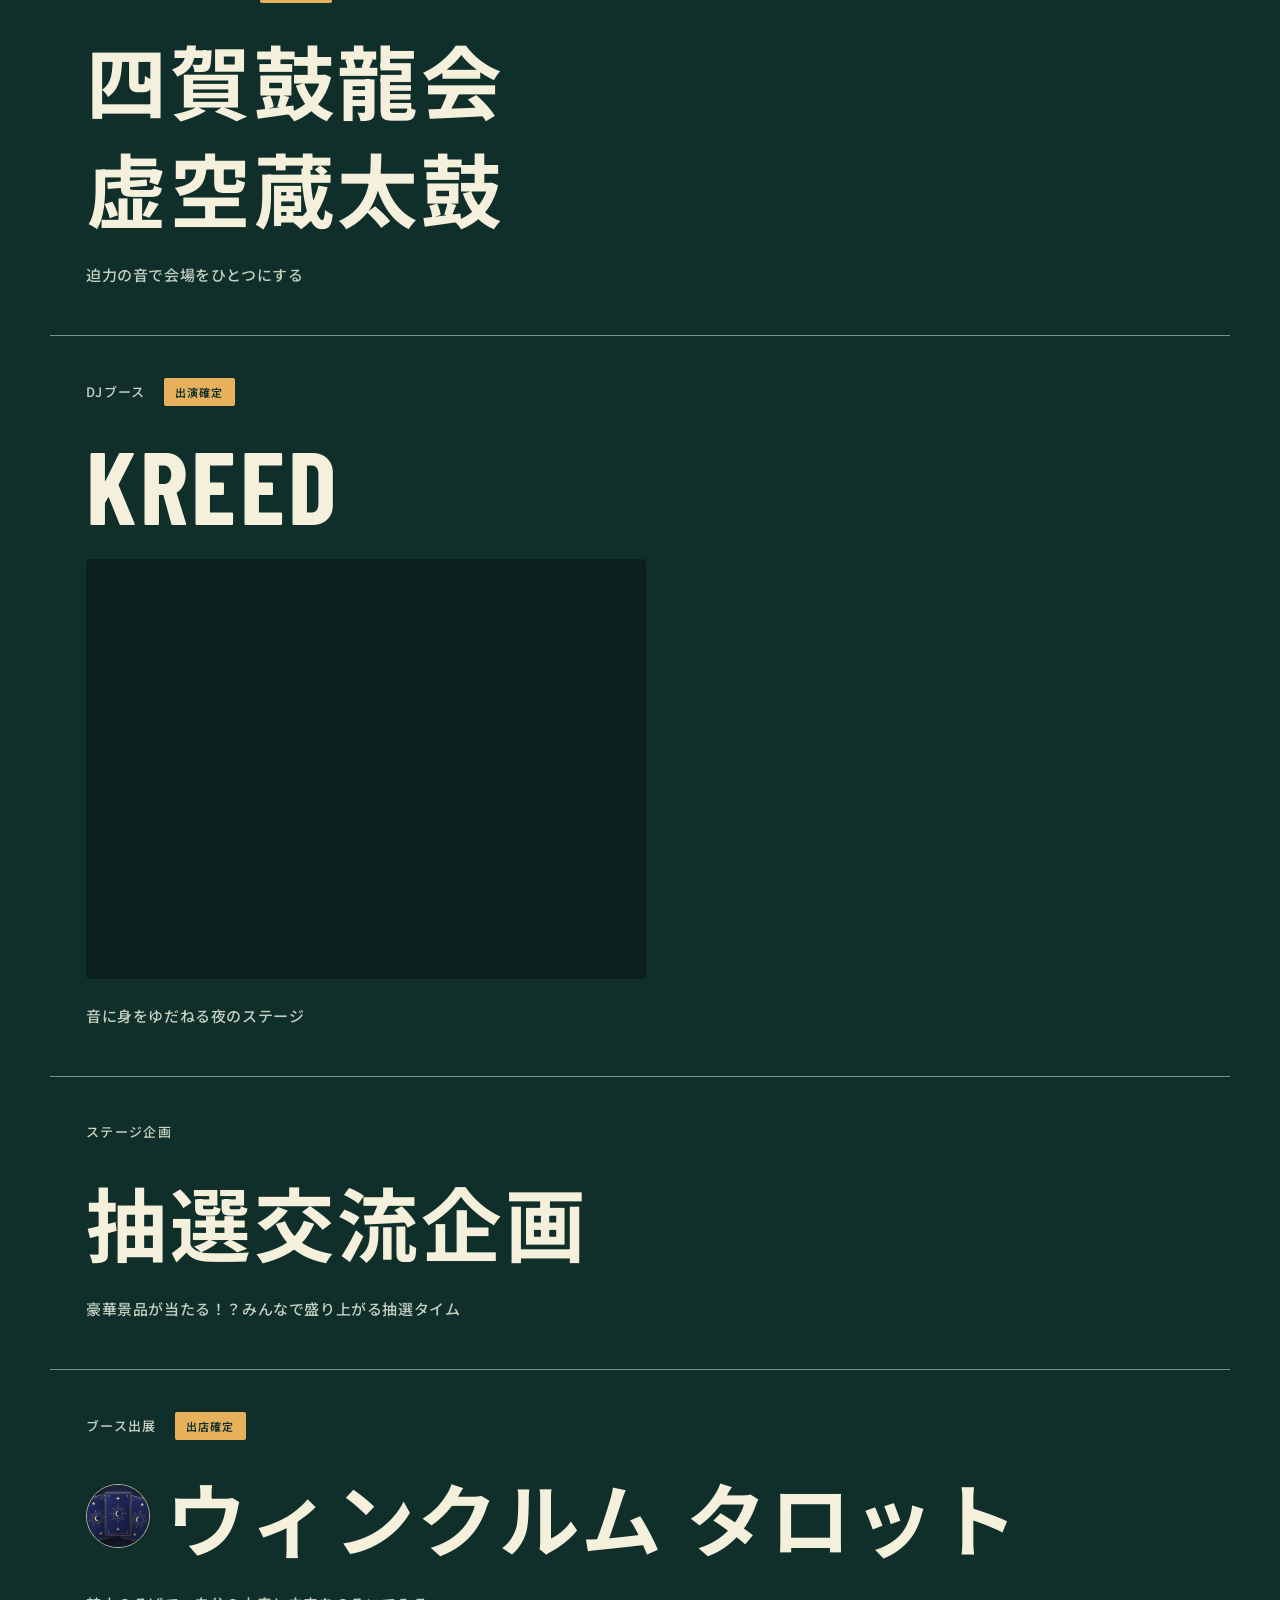
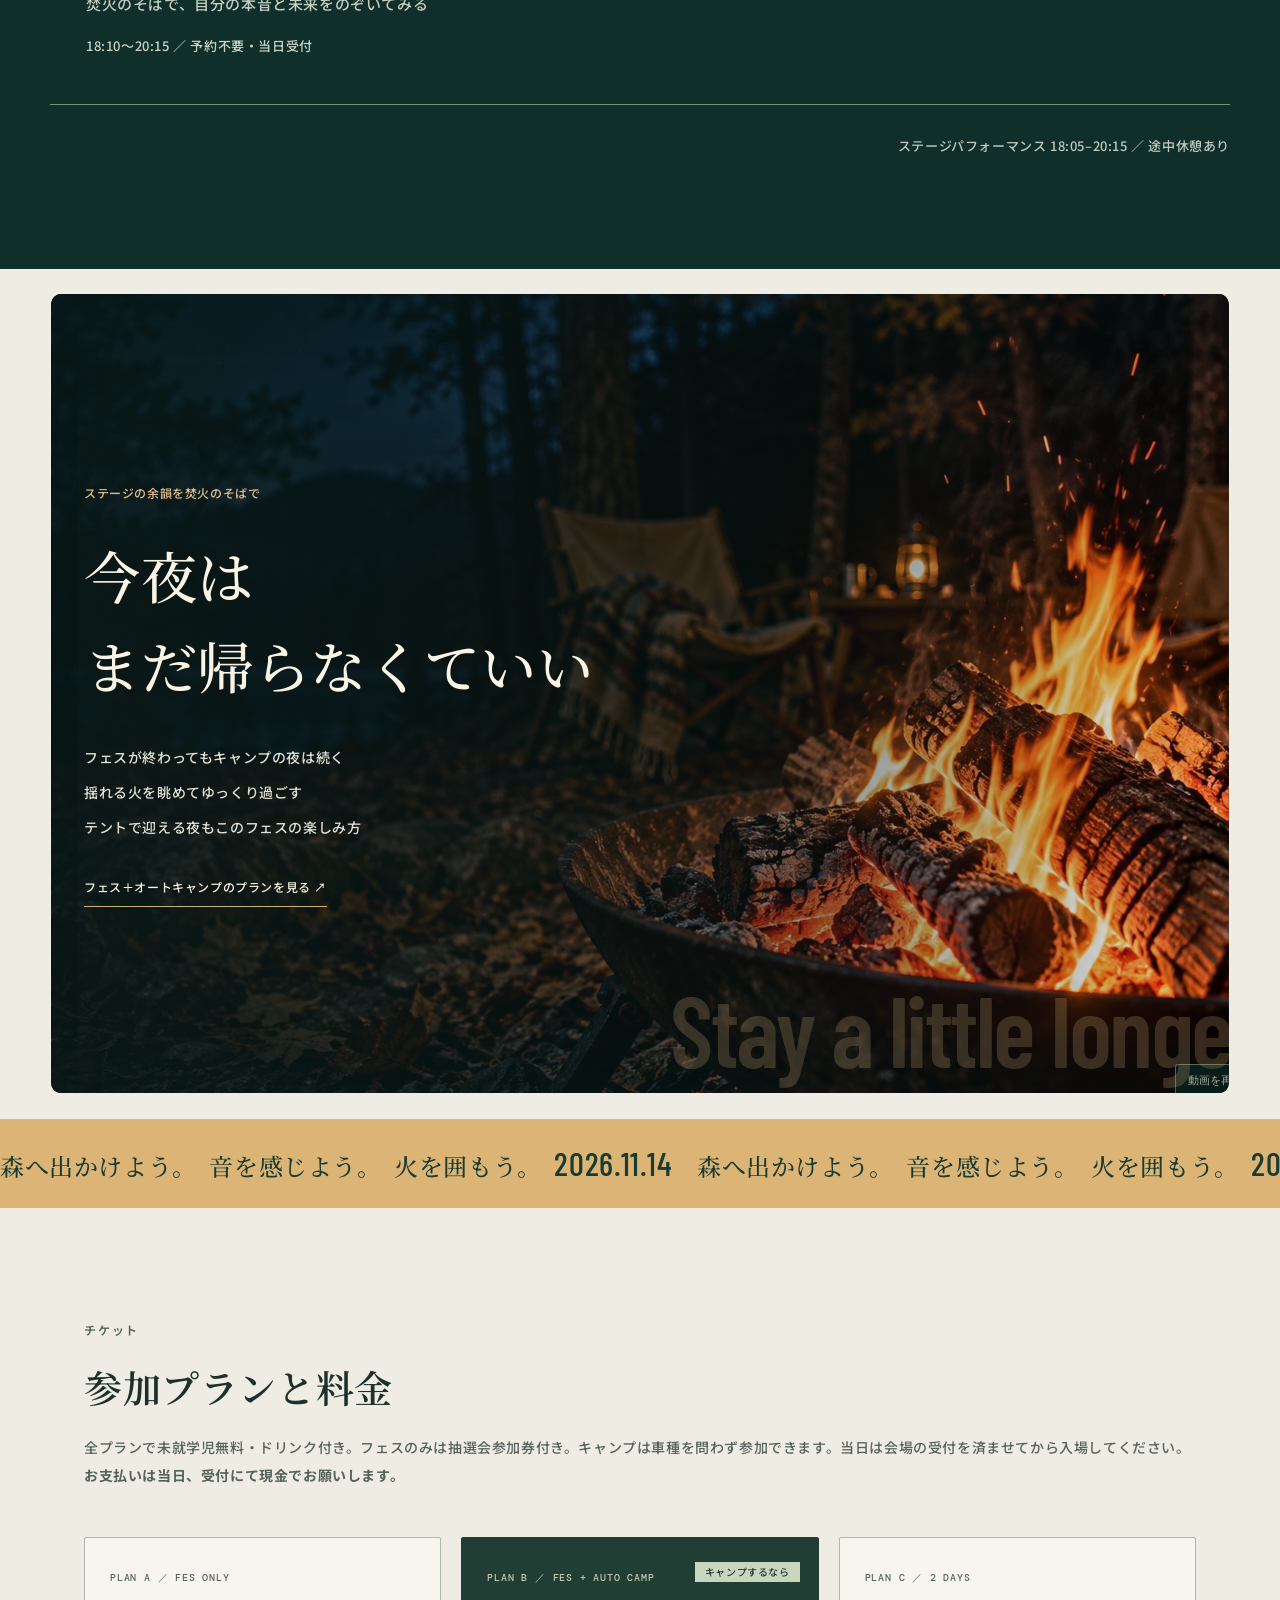
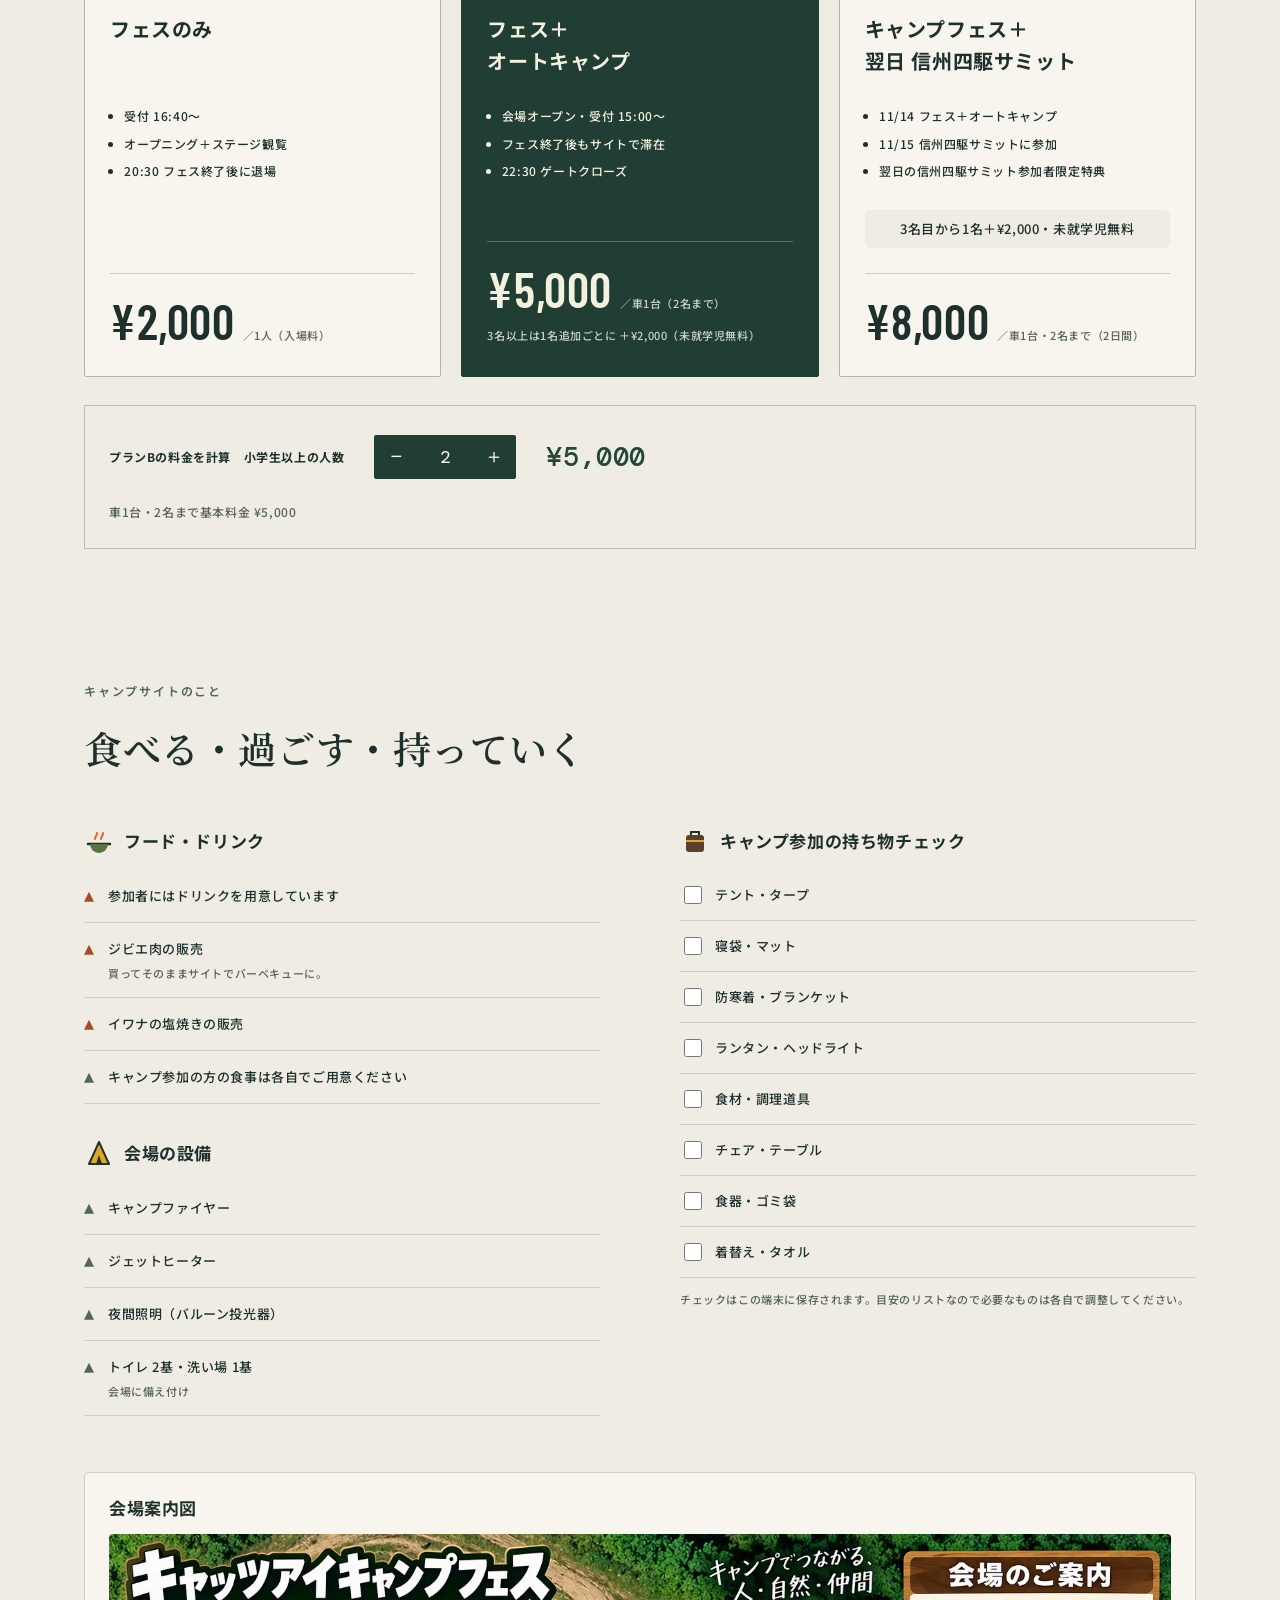
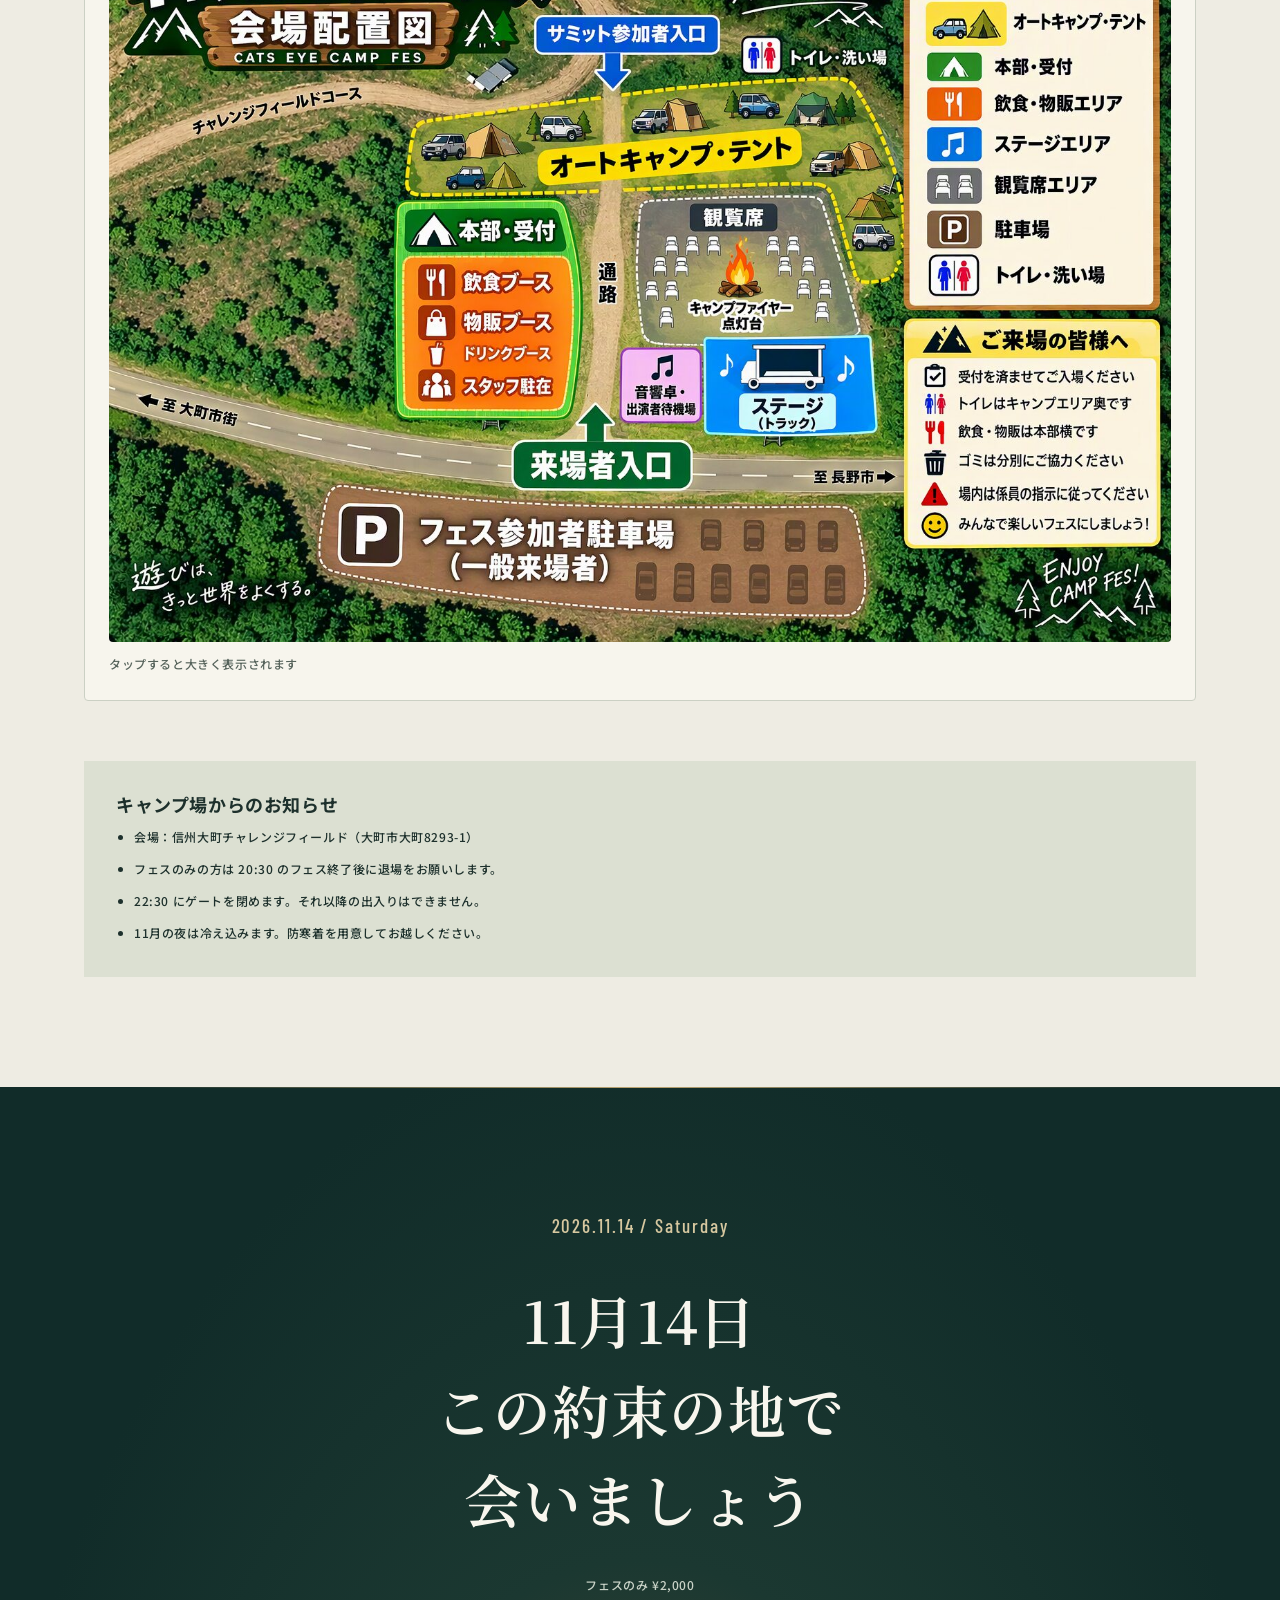
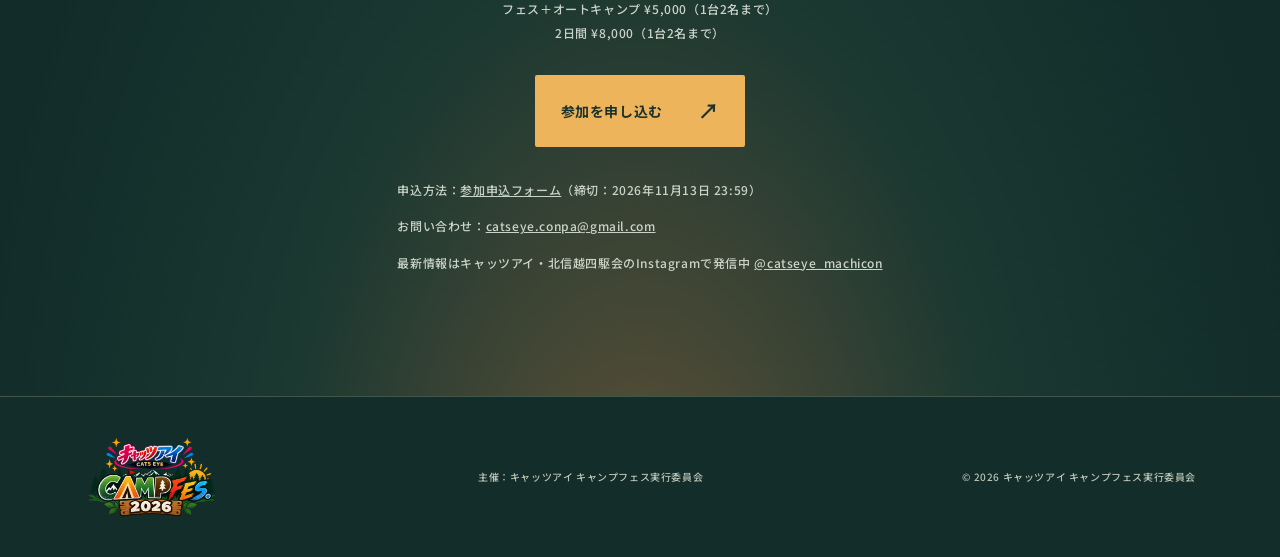
==== commit 84cc904c: "ウィンクルムタロットの受付時間を18:10〜20:15に変更 Co-Authored-By: Claude Opus 5.5 <noreply@anthropic.com> Claude-Sessio" ====
--- a/index.html
+++ b/index.html
@@ -440,7 +440,7 @@
       <article class="act"><div class="act-meta"><span>ステージパフォーマンス</span><strong>出演確定</strong></div><h3>四賀鼓龍会<br>虚空蔵太鼓</h3><p class="jp">迫力の音で<wbr>会場をひとつにする</p></article>
       <article class="act act-dj"><div class="act-meta"><span>DJブース</span><strong>出演確定</strong></div><h3>KREED</h3><div class="act-photos" role="img" aria-label="DJ KREEDの演奏の様子"><img src="assets/kreed-1.jpg" alt="" width="1200" height="900" loading="lazy"><img src="assets/kreed-2.jpg" alt="" width="570" height="426" loading="lazy"></div><p class="jp">音に身をゆだねる<wbr>夜のステージ</p></article>
       <article class="act"><div class="act-meta"><span>ステージ企画</span></div><h3>抽選交流企画</h3><p class="jp">豪華景品が当たる！？<wbr>みんなで盛り上がる<wbr>抽選タイム</p></article>
-      <article class="act act-booth"><div class="act-meta"><span>ブース出展</span><strong>出店確定</strong></div><div class="booth-head"><img class="booth-icon" src="assets/tarot.jpg" alt="" width="960" height="720" loading="lazy"><h3>ウィンクルム&nbsp;タロット</h3></div><p class="jp">焚火のそばで、<wbr>自分の本音と未来を<wbr>のぞいてみる</p><p class="booth-note">16:40〜20:30 ／ 予約不要・当日受付</p></article>
+      <article class="act act-booth"><div class="act-meta"><span>ブース出展</span><strong>出店確定</strong></div><div class="booth-head"><img class="booth-icon" src="assets/tarot.jpg" alt="" width="960" height="720" loading="lazy"><h3>ウィンクルム&nbsp;タロット</h3></div><p class="jp">焚火のそばで、<wbr>自分の本音と未来を<wbr>のぞいてみる</p><p class="booth-note">18:10〜20:15 ／ 予約不要・当日受付</p></article>
     </div>
     <p class="program-note">ステージパフォーマンス 18:05–20:15 ／ 途中休憩あり</p>
   </div>
